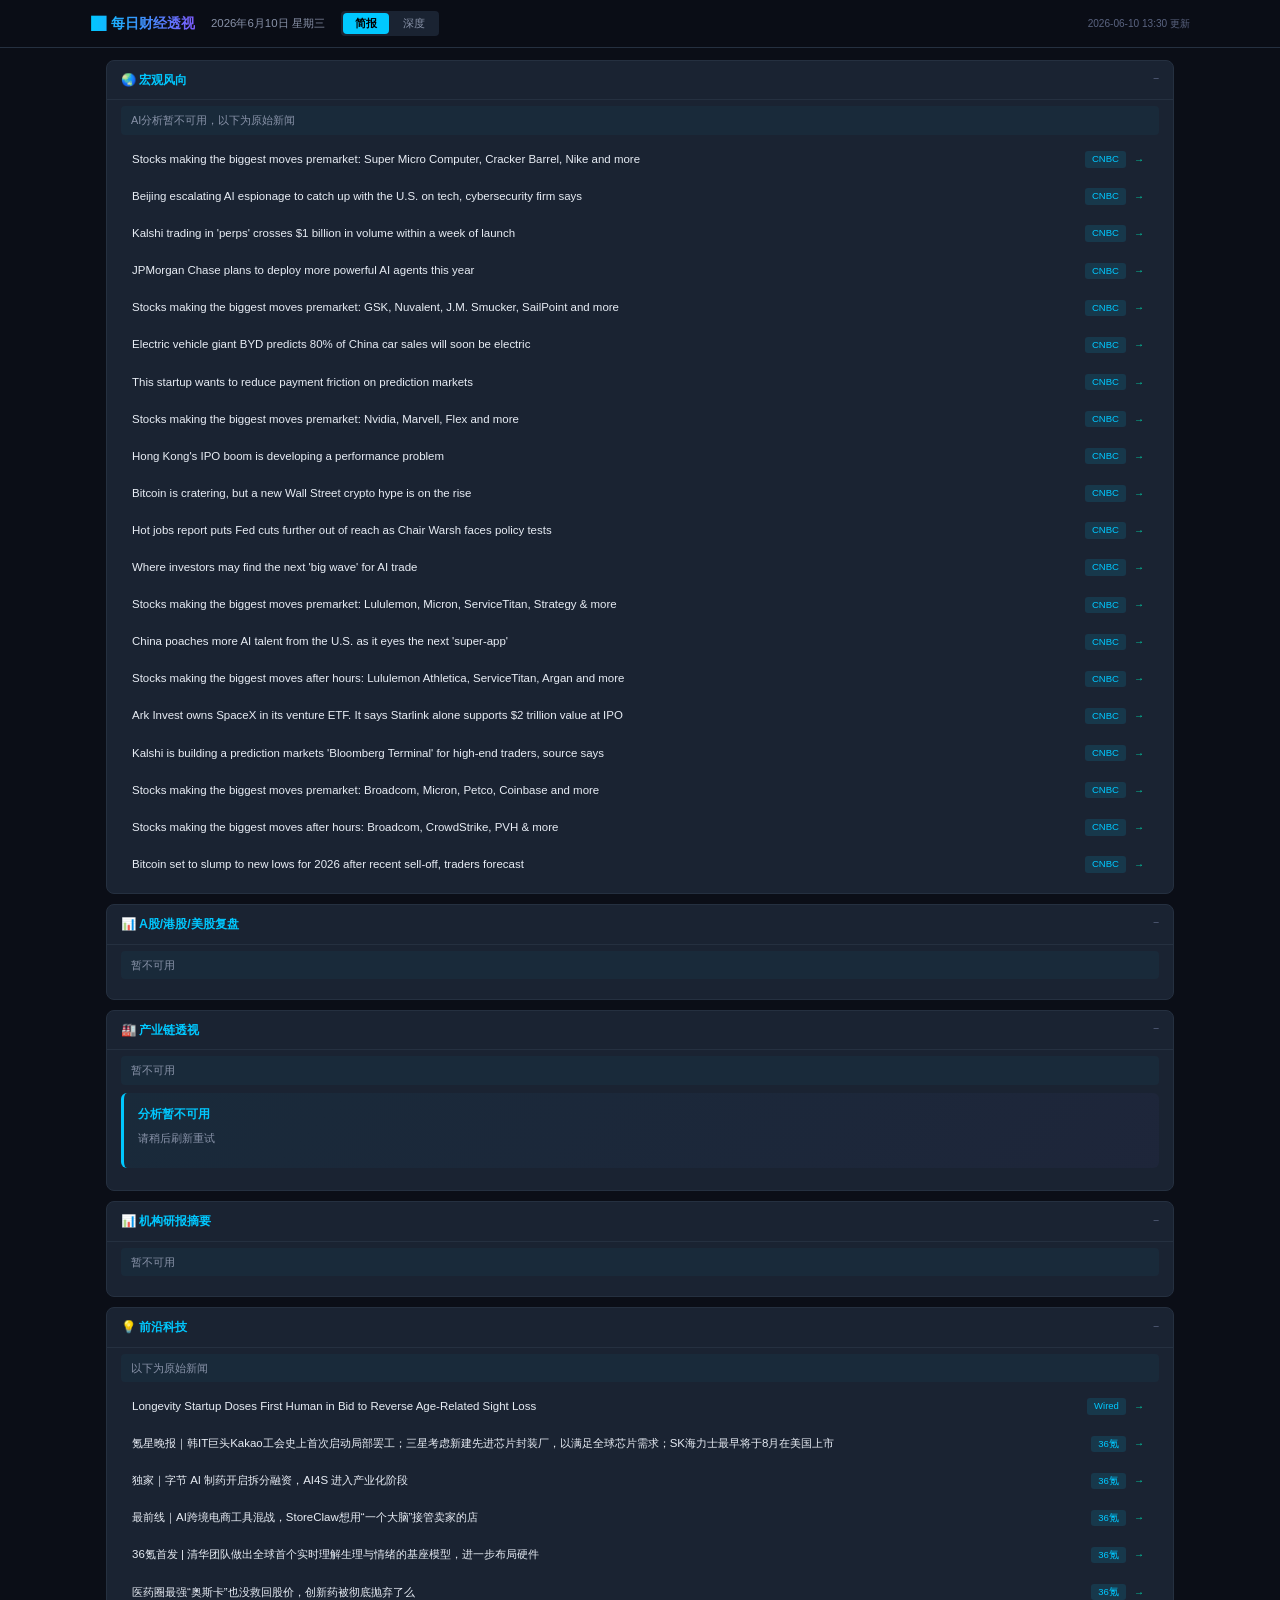
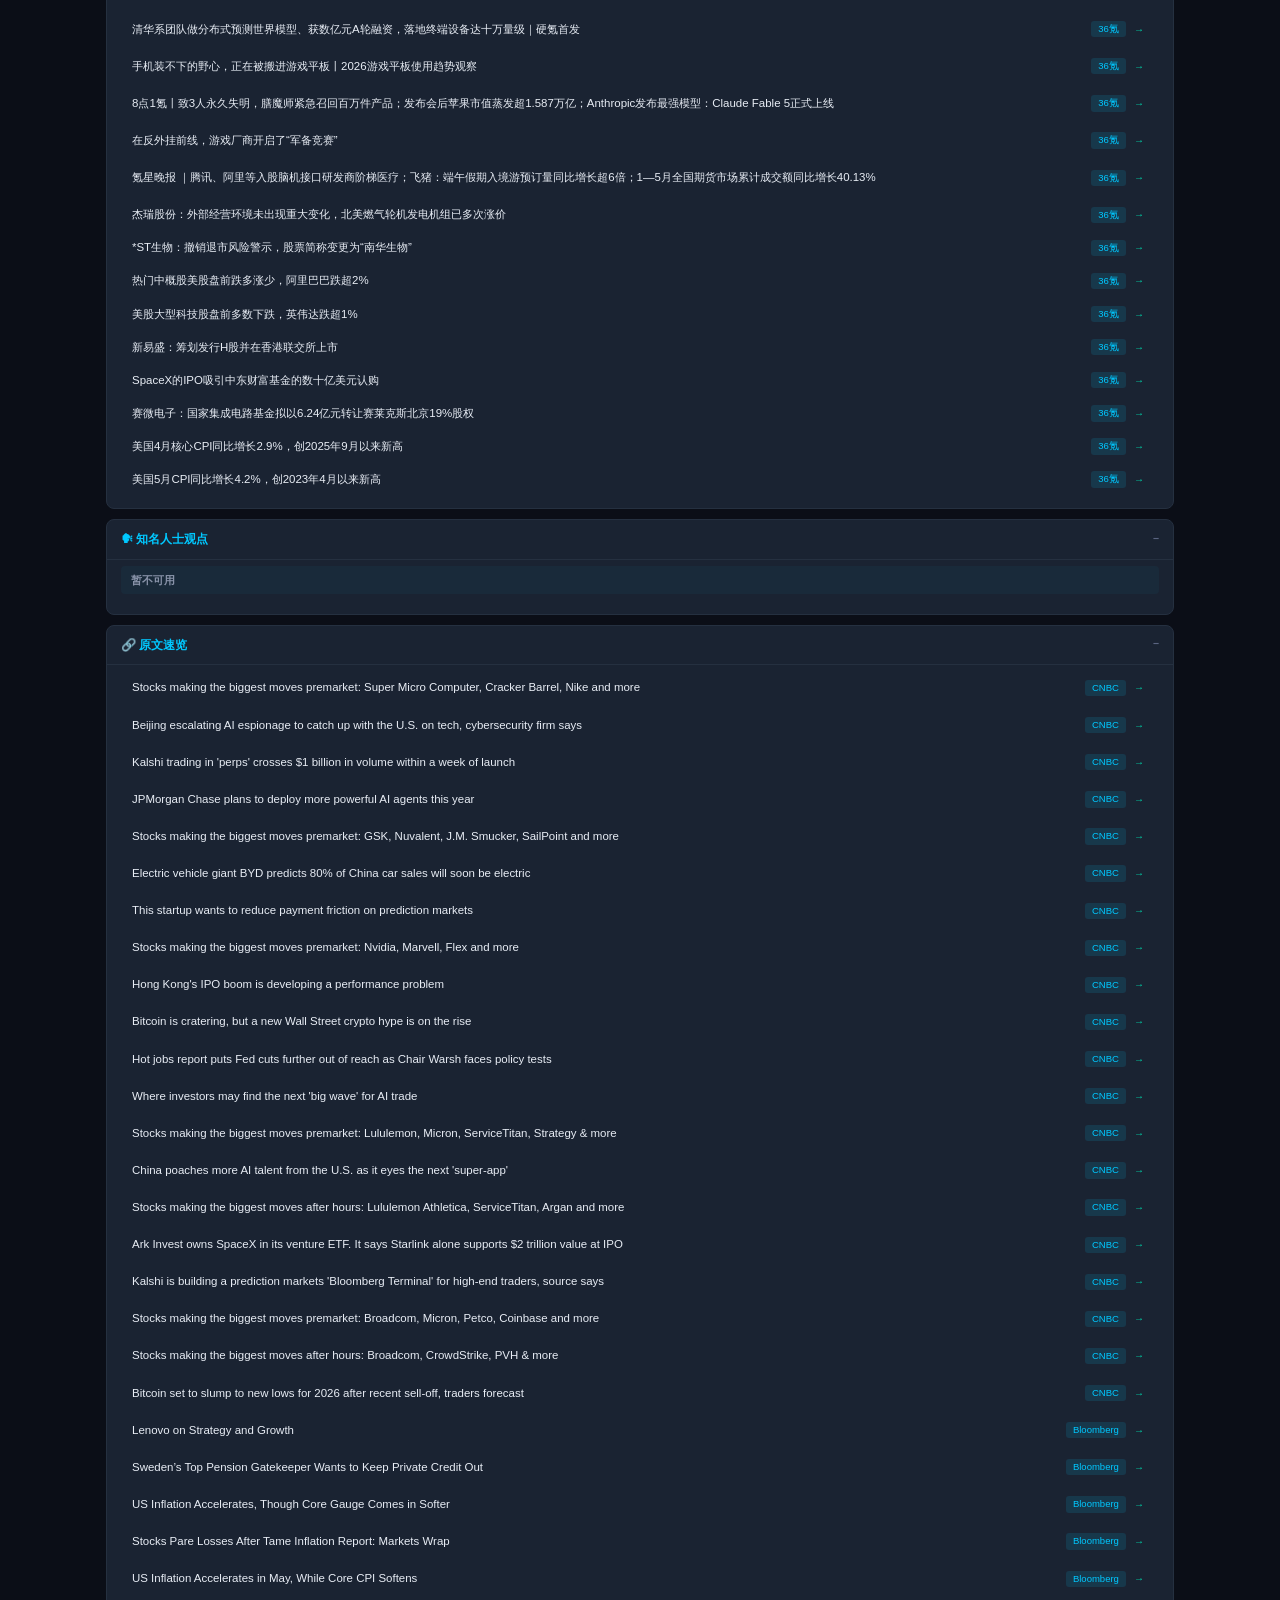
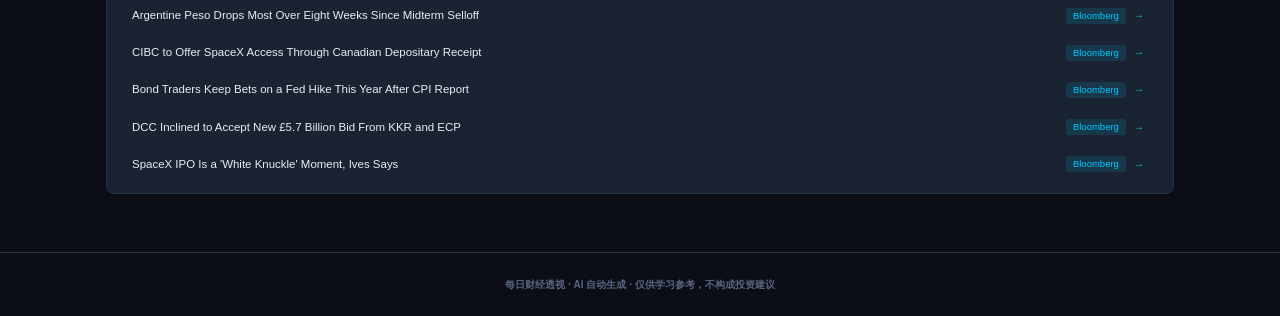
==== site/index.html @ 853bfdf9 "每日财经报告自动更新 2026-06-10" ====
<!DOCTYPE html>
<html lang="zh-CN">
<head>
<meta charset="UTF-8">
<meta name="viewport" content="width=device-width, initial-scale=1.0">
<title>每日财经透视 | 2026年6月10日 星期三</title>
<link rel="stylesheet" href="style.css">
</head>
<body>

<div class="topbar">
    <div class="topbar-inner">
        <h1>📈 每日财经透视</h1>
        <span class="topbar-date">2026年6月10日 星期三</span>
        <div class="mode-group">
            <button class="mode-btn active" onclick="switchMode('brief')">简报</button>
            <button class="mode-btn " onclick="switchMode('deep')">深度</button>
        </div>
        <span class="topbar-upd">2026-06-10 13:30 更新</span>
    </div>
</div>

<div class="container">
    <div class="report" id="report-content">
        <div class="section" data-section="macro">
            <div class="section-hd">
                <h2>🌏 宏观风向</h2>
                <span class="section-toggle" onclick="toggleSection(this)">−</span>
            </div>
            <div class="section-bd"><p class="section-summary">AI分析暂不可用，以下为原始新闻</p><div class="items-list">
                <div class="item" onclick="toggleDetail(this)">
                    <div class="item-hd">
                        <span class="item-tt">Stocks making the biggest moves premarket: Super Micro Computer, Cracker Barrel, Nike  and more</span>
                        <span class="item-meta"><span class="src-tag">CNBC</span> <a href="https://www.cnbc.com/2026/06/10/stocks-making-the-biggest-moves-premarket-smci-crbl-nke-cava.html" target="_blank" class="src-link" onclick="event.stopPropagation()">→</a></span>
                    </div>
                    <div class="item-bd"><p>These are the stocks posting the largest moves in the premarket.</p></div>
                </div>
                <div class="item" onclick="toggleDetail(this)">
                    <div class="item-hd">
                        <span class="item-tt">Beijing escalating AI espionage to catch up with the U.S. on tech, cybersecurity firm says</span>
                        <span class="item-meta"><span class="src-tag">CNBC</span> <a href="https://www.cnbc.com/2026/06/10/crowdstrike-warns-of-increasing-chinese-ai-cyberattacks-on-us-tech.html" target="_blank" class="src-link" onclick="event.stopPropagation()">→</a></span>
                    </div>
                    <div class="item-bd"><p>U.S. cybersecurity giant CrowdStrike said China-based entities made over half of state-sponsored cyberattacks on tech firms for artificial intelligence assets.</p></div>
                </div>
                <div class="item" onclick="toggleDetail(this)">
                    <div class="item-hd">
                        <span class="item-tt">Kalshi trading in 'perps' crosses $1 billion in volume within a week of launch</span>
                        <span class="item-meta"><span class="src-tag">CNBC</span> <a href="https://www.cnbc.com/2026/06/09/kalshi-perpetual-futures-trading-perps-crosses-1-billion-in-volume-within-a-week-of-launch.html" target="_blank" class="src-link" onclick="event.stopPropagation()">→</a></span>
                    </div>
                    <div class="item-bd"><p>A spokesperson for the company said that the product is the fastest growing in the prediction market platform's history.</p></div>
                </div>
                <div class="item" onclick="toggleDetail(this)">
                    <div class="item-hd">
                        <span class="item-tt">JPMorgan Chase plans to deploy more powerful AI agents this year</span>
                        <span class="item-meta"><span class="src-tag">CNBC</span> <a href="https://www.cnbc.com/2026/06/09/jpmorgan-chase-ai-agents.html" target="_blank" class="src-link" onclick="event.stopPropagation()">→</a></span>
                    </div>
                    <div class="item-bd"><p>JPMorgan Chase's move suggests long-running AI agents are close to clearing the security and governance hurdles that have slowed adoption inside big companies.</p></div>
                </div>
                <div class="item" onclick="toggleDetail(this)">
                    <div class="item-hd">
                        <span class="item-tt">Stocks making the biggest moves premarket: GSK, Nuvalent, J.M. Smucker, SailPoint and more</span>
                        <span class="item-meta"><span class="src-tag">CNBC</span> <a href="https://www.cnbc.com/2026/06/09/stocks-making-the-biggest-moves-premarket-gsk-nuvalent-jm-smucker-sailpoint-and-more.html" target="_blank" class="src-link" onclick="event.stopPropagation()">→</a></span>
                    </div>
                    <div class="item-bd"><p>These are the stocks posting the largest moves in early trading.</p></div>
                </div>
                <div class="item" onclick="toggleDetail(this)">
                    <div class="item-hd">
                        <span class="item-tt">Electric vehicle giant BYD predicts 80% of China car sales will soon be electric</span>
                        <span class="item-meta"><span class="src-tag">CNBC</span> <a href="https://www.cnbc.com/2026/06/09/electric-vehicle-giant-byd-predicts-80percent-of-china-car-sales-will-soon-be-electric.html" target="_blank" class="src-link" onclick="event.stopPropagation()">→</a></span>
                    </div>
                    <div class="item-bd"><p>BYD expects China's competitive electric vehicle market to continue growing, even as manufacturers and analysts anticipate domestic demand to taper further.</p></div>
                </div>
                <div class="item" onclick="toggleDetail(this)">
                    <div class="item-hd">
                        <span class="item-tt">This startup wants to reduce payment friction on prediction markets</span>
                        <span class="item-meta"><span class="src-tag">CNBC</span> <a href="https://www.cnbc.com/2026/06/08/this-startup-wants-to-reduce-payment-friction-on-prediction-markets.html" target="_blank" class="src-link" onclick="event.stopPropagation()">→</a></span>
                    </div>
                    <div class="item-bd"><p>EDGE Markets is announcing two new products to solve payment issues in prediction markets, the company shared exclusively with CNBC.</p></div>
                </div>
                <div class="item" onclick="toggleDetail(this)">
                    <div class="item-hd">
                        <span class="item-tt">Stocks making the biggest moves premarket: Nvidia, Marvell, Flex and more</span>
                        <span class="item-meta"><span class="src-tag">CNBC</span> <a href="https://www.cnbc.com/2026/06/08/stocks-making-the-biggest-moves-premarket-nvidia-marvell-flex-and-more.html" target="_blank" class="src-link" onclick="event.stopPropagation()">→</a></span>
                    </div>
                    <div class="item-bd"><p>These are the stocks posting the largest moves in early trading.</p></div>
                </div>
                <div class="item" onclick="toggleDetail(this)">
                    <div class="item-hd">
                        <span class="item-tt">Hong Kong's IPO boom is developing a performance problem</span>
                        <span class="item-meta"><span class="src-tag">CNBC</span> <a href="https://www.cnbc.com/2026/06/08/hong-kongs-ipo-boom-is-developing-a-performance-problem.html" target="_blank" class="src-link" onclick="event.stopPropagation()">→</a></span>
                    </div>
                    <div class="item-bd"><p>As Hong Kong vies with Wall Street to be the top IPO market, a growing number of pre-debut runups turn sour after their listing.</p></div>
                </div>
                <div class="item" onclick="toggleDetail(this)">
                    <div class="item-hd">
                        <span class="item-tt">Bitcoin is cratering, but a new Wall Street crypto hype is on the rise</span>
                        <span class="item-meta"><span class="src-tag">CNBC</span> <a href="https://www.cnbc.com/2026/06/06/bitcoin-price-crash-crypto-hype-hyperliquid-etfs.html" target="_blank" class="src-link" onclick="event.stopPropagation()">→</a></span>
                    </div>
                    <div class="item-bd"><p>As bitcoin dropped to its lowest price since 2024, investors flock to a new type of crypto investment linked to the hyperliquid platforms, HYPE ETFs.</p></div>
                </div>
                <div class="item" onclick="toggleDetail(this)">
                    <div class="item-hd">
                        <span class="item-tt">Hot jobs report puts Fed cuts further out of reach as Chair Warsh faces policy tests</span>
                        <span class="item-meta"><span class="src-tag">CNBC</span> <a href="https://www.cnbc.com/2026/06/05/hot-jobs-report-puts-fed-cuts-further-out-of-reach-as-chair-warsh-faces-policy-tests.html" target="_blank" class="src-link" onclick="event.stopPropagation()">→</a></span>
                    </div>
                    <div class="item-bd"><p>Another big jobs report in May has swept aside the possibility of interest rate cuts anytime soon.</p></div>
                </div>
                <div class="item" onclick="toggleDetail(this)">
                    <div class="item-hd">
                        <span class="item-tt">Where investors may find the next 'big wave' for AI trade</span>
                        <span class="item-meta"><span class="src-tag">CNBC</span> <a href="https://www.cnbc.com/2026/06/05/where-investors-may-find-the-next-big-wave-for-ai-trade.html" target="_blank" class="src-link" onclick="event.stopPropagation()">→</a></span>
                    </div>
                    <div class="item-bd"><p>Tim Urbanowicz, chief investment strategist at Innovator from Goldman Sachs Asset Management, tackles the AI boom.</p></div>
                </div>
                <div class="item" onclick="toggleDetail(this)">
                    <div class="item-hd">
                        <span class="item-tt">Stocks making the biggest moves premarket: Lululemon, Micron, ServiceTitan, Strategy & more</span>
                        <span class="item-meta"><span class="src-tag">CNBC</span> <a href="https://www.cnbc.com/2026/06/05/stocks-making-the-biggest-moves-premarket-lulu-mu-ttan.html" target="_blank" class="src-link" onclick="event.stopPropagation()">→</a></span>
                    </div>
                    <div class="item-bd"><p>These are the stocks posting the largest moves premarket.</p></div>
                </div>
                <div class="item" onclick="toggleDetail(this)">
                    <div class="item-hd">
                        <span class="item-tt">China poaches more AI talent from the U.S. as it eyes the next 'super-app'</span>
                        <span class="item-meta"><span class="src-tag">CNBC</span> <a href="https://www.cnbc.com/2026/06/05/china-may-move-toward-us-path-on-ai-as-firms-poach-employees.html" target="_blank" class="src-link" onclick="event.stopPropagation()">→</a></span>
                    </div>
                    <div class="item-bd"><p>Tencent Chief AI Scientist Yao Shunyu, who joined the company from OpenAI, said Friday he aims to pursue artificial general intelligence.</p></div>
                </div>
                <div class="item" onclick="toggleDetail(this)">
                    <div class="item-hd">
                        <span class="item-tt">Stocks making the biggest moves after hours: Lululemon Athletica, ServiceTitan, Argan and more</span>
                        <span class="item-meta"><span class="src-tag">CNBC</span> <a href="https://www.cnbc.com/2026/06/04/stocks-making-the-biggest-moves-after-hours-lulu-agx-ttan.html" target="_blank" class="src-link" onclick="event.stopPropagation()">→</a></span>
                    </div>
                    <div class="item-bd"><p>See which stocks are posting big moves after the bell.</p></div>
                </div>
                <div class="item" onclick="toggleDetail(this)">
                    <div class="item-hd">
                        <span class="item-tt">Ark Invest owns SpaceX in its venture ETF. It says Starlink alone supports $2 trillion value at IPO</span>
                        <span class="item-meta"><span class="src-tag">CNBC</span> <a href="https://www.cnbc.com/2026/06/04/ark-invest-owns-spacex-in-its-venture-etf-it-says-starlink-alone-supports-2-trillion-value-at-ipo.html" target="_blank" class="src-link" onclick="event.stopPropagation()">→</a></span>
                    </div>
                    <div class="item-bd"><p>Brett Winton said SpaceX's Starlink satellite broadband network is the primary driver of ARK's valuation thesis.</p></div>
                </div>
                <div class="item" onclick="toggleDetail(this)">
                    <div class="item-hd">
                        <span class="item-tt">Kalshi is building a prediction markets 'Bloomberg Terminal' for high-end traders, source says</span>
                        <span class="item-meta"><span class="src-tag">CNBC</span> <a href="https://www.cnbc.com/2026/06/04/kalshi-is-building-a-bloomberg-terminal-for-prediction-markets.html" target="_blank" class="src-link" onclick="event.stopPropagation()">→</a></span>
                    </div>
                    <div class="item-bd"><p>The prediction market platform is developing the platform to create a singular platform for its highly engaged traders.</p></div>
                </div>
                <div class="item" onclick="toggleDetail(this)">
                    <div class="item-hd">
                        <span class="item-tt">Stocks making the biggest moves premarket: Broadcom, Micron, Petco, Coinbase and more</span>
                        <span class="item-meta"><span class="src-tag">CNBC</span> <a href="https://www.cnbc.com/2026/06/04/stocks-making-the-biggest-moves-premarket-.html" target="_blank" class="src-link" onclick="event.stopPropagation()">→</a></span>
                    </div>
                    <div class="item-bd"><p>These are the stocks posting the largest moves in the premarket.</p></div>
                </div>
                <div class="item" onclick="toggleDetail(this)">
                    <div class="item-hd">
                        <span class="item-tt">Stocks making the biggest moves after hours: Broadcom, CrowdStrike, PVH & more</span>
                        <span class="item-meta"><span class="src-tag">CNBC</span> <a href="https://www.cnbc.com/2026/06/03/stocks-making-the-biggest-moves-after-hours-avgo-crwd-pvh.html" target="_blank" class="src-link" onclick="event.stopPropagation()">→</a></span>
                    </div>
                    <div class="item-bd"><p>See which stocks are posting big moves after the bell.</p></div>
                </div>
                <div class="item" onclick="toggleDetail(this)">
                    <div class="item-hd">
                        <span class="item-tt">Bitcoin set to slump to new lows for 2026 after recent sell-off, traders forecast</span>
                        <span class="item-meta"><span class="src-tag">CNBC</span> <a href="https://www.cnbc.com/2026/06/03/bitcoin-to-slump-to-new-lows-after-recent-sell-off-traders-predict.html" target="_blank" class="src-link" onclick="event.stopPropagation()">→</a></span>
                    </div>
                    <div class="item-bd"><p>The cryptocurrency is likely to break below its lows hit in early February, traders on prediction market Kalshi believe.</p></div>
                </div></div>
            </div>
        </div>
        <div class="section" data-section="markets">
            <div class="section-hd">
                <h2>📊 A股/港股/美股复盘</h2>
                <span class="section-toggle" onclick="toggleSection(this)">−</span>
            </div>
            <div class="section-bd"><p class="section-summary">暂不可用</p>
            </div>
        </div>
        <div class="section" data-section="industry_chain">
            <div class="section-hd">
                <h2>🏭 产业链透视</h2>
                <span class="section-toggle" onclick="toggleSection(this)">−</span>
            </div>
            <div class="section-bd">
                <p class="section-summary">暂不可用</p>
                <div class="chain-card">
                    <div class="chain-theme">分析暂不可用</div>
                    <div class="chain-body">请稍后刷新重试</div>
                </div>
            </div>
        </div>
        <div class="section" data-section="research">
            <div class="section-hd">
                <h2>📊 机构研报摘要</h2>
                <span class="section-toggle" onclick="toggleSection(this)">−</span>
            </div>
            <div class="section-bd"><p class="section-summary">暂不可用</p>
            </div>
        </div>
        <div class="section" data-section="tech">
            <div class="section-hd">
                <h2>💡 前沿科技</h2>
                <span class="section-toggle" onclick="toggleSection(this)">−</span>
            </div>
            <div class="section-bd"><p class="section-summary">以下为原始新闻</p><div class="items-list">
                <div class="item" onclick="toggleDetail(this)">
                    <div class="item-hd">
                        <span class="item-tt">Longevity Startup Doses First Human in Bid to Reverse Age-Related Sight Loss</span>
                        <span class="item-meta"><span class="src-tag">Wired</span> <a href="https://www.wired.com/story/longevity-startup-doses-first-human-in-bid-to-reverse-age-related-sight-loss/" target="_blank" class="src-link" onclick="event.stopPropagation()">→</a></span>
                    </div>
                    <div class="item-bd"><p>It will be the first time ER-100 technology they claim can reverse aging in cells has been tested on a human.</p></div>
                </div>
                <div class="item" onclick="toggleDetail(this)">
                    <div class="item-hd">
                        <span class="item-tt">氪星晚报｜韩IT巨头Kakao工会史上首次启动局部罢工；三星考虑新建先进芯片封装厂，以满足全球芯片需求；SK海力士最早将于8月在美国上市</span>
                        <span class="item-meta"><span class="src-tag">36氪</span> <a href="https://36kr.com/p/3847079661193733?f=rss" target="_blank" class="src-link" onclick="event.stopPropagation()">→</a></span>
                    </div>
                    <div class="item-bd"><p><h2><strong>大公司：</strong></h2>
  <p><a href="https://36kr.com/newsflashes/3847048931936512" rel="noopener noreferrer" target="_blank"><strong>瑞斯康达：董事长李月杰因个人原因辞职，选举韩猛为新任董事长</strong></a></p>
  <p>36氪获悉，</p></div>
                </div>
                <div class="item" onclick="toggleDetail(this)">
                    <div class="item-hd">
                        <span class="item-tt">独家｜字节 AI 制药开启拆分融资，AI4S 进入产业化阶段</span>
                        <span class="item-meta"><span class="src-tag">36氪</span> <a href="https://36kr.com/p/3846956646124036?f=rss" target="_blank" class="src-link" onclick="event.stopPropagation()">→</a></span>
                    </div>
                    <div class="item-bd"><p><p>文｜周鑫雨</p>
  <p>编辑｜张雨忻</p>
  <p>《智能涌现》独家获悉，<strong>字节跳动 AI 制药业务线已启动拆分与独立融资进程。</strong></p>
  <p><strong>据悉，拆分后字节仍将控股新公司，AI 制药核心团队、核心算法、技术平台和已有管线资产将整体进入新主体。同时，该业务也将继续从火山引擎获得算力支持。</strong></p>
  <p>新公</p></div>
                </div>
                <div class="item" onclick="toggleDetail(this)">
                    <div class="item-hd">
                        <span class="item-tt">最前线｜AI跨境电商工具混战，StoreClaw想用“一个大脑”接管卖家的店</span>
                        <span class="item-meta"><span class="src-tag">36氪</span> <a href="https://36kr.com/p/3846793046133257?f=rss" target="_blank" class="src-link" onclick="event.stopPropagation()">→</a></span>
                    </div>
                    <div class="item-bd"><p><p>文｜张子怡</p>
  <p>编辑｜袁斯来</p>
  <p>在竞争常年格外激烈的跨境电商行业，精细化运营已成为决定商家利润的关键，多渠道布局则是规避风险的普遍运营选择。当前，“Shopify独立站+亚马逊+TikTok Shop”的多渠道三位一体布局，已成为中大型出海卖家的标配。</p>
  <p>不过，多渠道运作伴随着极高的人力成本与管理成本。有数据显示，一个典型的跨境商家在日常运营中，</p></div>
                </div>
                <div class="item" onclick="toggleDetail(this)">
                    <div class="item-hd">
                        <span class="item-tt">36氪首发 | 清华团队做出全球首个实时理解生理与情绪的基座模型，进一步布局硬件</span>
                        <span class="item-meta"><span class="src-tag">36氪</span> <a href="https://36kr.com/p/3846789531404549?f=rss" target="_blank" class="src-link" onclick="event.stopPropagation()">→</a></span>
                    </div>
                    <div class="item-bd"><p><p>作者&nbsp;|&nbsp;乔钰杰</p>
  <p>编辑&nbsp;|&nbsp;袁斯来</p>
  <p>硬氪获悉，北京微面科技有限公司（以下简称“微面科技”）近日完成数百万美元融资，由顺为资本投资。</p>
  <p>微面科技聚焦自研人类感知理解基座模型，打造新一代人机交互范式，创始团队主要来自清华大学，具备大模型、人机交互、软件工程与医学复合背景。</p>
  <p>当前，AI交互</p></div>
                </div>
                <div class="item" onclick="toggleDetail(this)">
                    <div class="item-hd">
                        <span class="item-tt">医药圈最强“奥斯卡”也没救回股价，创新药被彻底抛弃了么</span>
                        <span class="item-meta"><span class="src-tag">36氪</span> <a href="https://36kr.com/p/3845683804555529?f=rss" target="_blank" class="src-link" onclick="event.stopPropagation()">→</a></span>
                    </div>
                    <div class="item-bd"><p><p>文｜胡香赟</p>
  <p>编辑｜海若镜</p>
  <p>基本面向上、股价向下，是近期创新药板块的真实写照。</p>
  <p>6月以来，股市创新药板块延续跌势。上周，在全球肿瘤临床权威“风向标”的美国临床肿瘤学会（ASCO）上，多家中国创新药企公布了高价值的临床研究成果，但却未能成为扭转行情的催化剂。</p>
  <p>既往，ASCO上公布的新药临床研究进展是影响创新药企股价的关键变量</p></div>
                </div>
                <div class="item" onclick="toggleDetail(this)">
                    <div class="item-hd">
                        <span class="item-tt">清华系团队做分布式预测世界模型、获数亿元A轮融资，落地终端设备达十万量级｜硬氪首发</span>
                        <span class="item-meta"><span class="src-tag">36氪</span> <a href="https://36kr.com/p/3844720012151040?f=rss" target="_blank" class="src-link" onclick="event.stopPropagation()">→</a></span>
                    </div>
                    <div class="item-bd"><p><p>作者｜黄楠</p>
  <p>编辑｜袁斯来</p>
  <p>硬氪获悉，具身智能世界模型公司「千诀科技」日前完成数亿元A轮融资，本轮由京铭资本领投，山东新动能、山东财金资本、元禾厚望、芯能创投、南创投、英诺天使基金、尚势资本、仁爱集团、玄素投资等机构共同投资，投资方阵容汇集了国家队、产业方、市场化基金及家族办公室。Maple Pledge枫承资本长期出任私募股权融资顾问。</p>
  <p></p></div>
                </div>
                <div class="item" onclick="toggleDetail(this)">
                    <div class="item-hd">
                        <span class="item-tt">手机装不下的野心，正在被搬进游戏平板丨2026游戏平板使用趋势观察</span>
                        <span class="item-meta"><span class="src-tag">36氪</span> <a href="https://36kr.com/p/3846673443997961?f=rss" target="_blank" class="src-link" onclick="event.stopPropagation()">→</a></span>
                    </div>
                    <div class="item-bd"><p><p class="image-wrapper"><img src="https://img.36krcdn.com/hsossms/20260610/v2_616af26712d74c93acfbaf73aeb027fc@11416942_oswg2563523oswg1000oswg1485_img_000?x-oss-process=image/format,jpg/interlace,1"</p></div>
                </div>
                <div class="item" onclick="toggleDetail(this)">
                    <div class="item-hd">
                        <span class="item-tt">8点1氪丨致3人永久失明，膳魔师紧急召回百万件产品；发布会后苹果市值蒸发超1.587万亿；Anthropic发布最强模型：Claude Fable 5正式上线</span>
                        <span class="item-meta"><span class="src-tag">36氪</span> <a href="https://36kr.com/p/3846601462073600?f=rss" target="_blank" class="src-link" onclick="event.stopPropagation()">→</a></span>
                    </div>
                    <div class="item-bd"><p><h2>今日热点导览</h2>
  <p>清仓美高梅国际持股，何超琼套现逾1.4亿美元</p>
  <p>任天堂在法国遭2.7亿元重罚</p>
  <p>王传福回应股价被低估：还没能反映比亚迪潜力</p>
  <p>5月汽车销量公布：前十已无燃油车</p>
  <h2>TOP3大新闻</h2>
  <p><strong>已致3人永久失明，膳魔师紧急召回百万件产品</strong></p>
  <p</p></div>
                </div>
                <div class="item" onclick="toggleDetail(this)">
                    <div class="item-hd">
                        <span class="item-tt">在反外挂前线，游戏厂商开启了“军备竞赛”</span>
                        <span class="item-meta"><span class="src-tag">36氪</span> <a href="https://36kr.com/p/3846046471277059?f=rss" target="_blank" class="src-link" onclick="event.stopPropagation()">→</a></span>
                    </div>
                    <div class="item-bd"><p><p>“破坏公平，就该受到惩罚”，这几乎是所有人心中的共识。</p>
  <p>但在聚集了数千万乃至上亿参与者的游戏竞技场里，作弊行为的边界却显得模糊。</p>
  <p>在网络游戏领域，作弊有一个更广为人知的称呼：“开外挂”。它包含一切通过非官方允许的外部程序或硬件，获取超过正常玩家所拥有的信息与操作能力的行为。而在涉及游戏的场景中，外挂往往不包含在单机游戏里使用数据修改器，而是特指多人竞技游戏</p></div>
                </div>
                <div class="item" onclick="toggleDetail(this)">
                    <div class="item-hd">
                        <span class="item-tt">氪星晚报 ｜腾讯、阿里等入股脑机接口研发商阶梯医疗；飞猪：端午假期入境游预订量同比增长超6倍；1—5月全国期货市场累计成交额同比增长40.13%</span>
                        <span class="item-meta"><span class="src-tag">36氪</span> <a href="https://36kr.com/p/3845899768760580?f=rss" target="_blank" class="src-link" onclick="event.stopPropagation()">→</a></span>
                    </div>
                    <div class="item-bd"><p><h2>大公司：</h2>
  <p><strong>猫眼娱乐：作为首批内测开发者接入微信AI生态布局</strong></p>
  <p>36氪获悉，猫眼娱乐宣布作为微信AI生态首批内测开发者之一，旗下小程序接入微信AI Agent生态，借助微信AI Agent能力，为用户提供影片演出推荐、附近影院筛选、智能选座、一键支付等服务。</p>
  <p><strong>京东方A：控股子公司拟终止向不</p></div>
                </div>
                <div class="item" onclick="toggleDetail(this)">
                    <div class="item-hd">
                        <span class="item-tt">杰瑞股份：外部经营环境未出现重大变化，北美燃气轮机发电机组已多次涨价</span>
                        <span class="item-meta"><span class="src-tag">36氪</span> <a href="https://36kr.com/newsflashes/3847355386598656?f=rss" target="_blank" class="src-link" onclick="event.stopPropagation()">→</a></span>
                    </div>
                    <div class="item-bd"><p>36氪获悉，杰瑞股份公告，目前，公司整体生产经营状况正常，外部经营环境未出现重大变化，包括燃气轮机在内的各产品线运行稳定。在电力业务领域，公司坚定看好燃气轮机发电行业未来发展趋势，并将持续深耕该领域的相关业务。公司燃气轮机发电机组销售价格今年以来已多次上涨，受益于行业供不应求态势。在产能方面，北美地区已具备本地化装配生产能力，并通过扩建原有厂房及租赁厂房进一步提升产能；阿联酋迪拜生产及办公基地建设</p></div>
                </div>
                <div class="item" onclick="toggleDetail(this)">
                    <div class="item-hd">
                        <span class="item-tt">*ST生物：撤销退市风险警示，股票简称变更为“南华生物”</span>
                        <span class="item-meta"><span class="src-tag">36氪</span> <a href="https://36kr.com/newsflashes/3847351485338628?f=rss" target="_blank" class="src-link" onclick="event.stopPropagation()">→</a></span>
                    </div>
                    <div class="item-bd"><p>36氪获悉，*ST生物公告，公司撤销退市风险警示的申请已获得深圳证券交易所审核同意。根据有关规定，公司股票将于2026年6月11日开市起停牌1天，并于2026年6月12日开市起撤销退市风险警示并复牌，证券简称由“*ST生物”变更为“南华生物”，证券代码不变，股票交易日涨跌幅限制由“5%”变更为“10%”。</p></div>
                </div>
                <div class="item" onclick="toggleDetail(this)">
                    <div class="item-hd">
                        <span class="item-tt">热门中概股美股盘前跌多涨少，阿里巴巴跌超2%</span>
                        <span class="item-meta"><span class="src-tag">36氪</span> <a href="https://36kr.com/newsflashes/3847348021777673?f=rss" target="_blank" class="src-link" onclick="event.stopPropagation()">→</a></span>
                    </div>
                    <div class="item-bd"><p>36氪获悉，热门中概股美股盘前跌多涨少，截至发稿，阿里巴巴跌超2%，百度、蔚来、小鹏集团跌超1%，腾讯音乐跌0.54%，京东、拼多多跌0.4%；网易、B站涨超2%。</p></div>
                </div>
                <div class="item" onclick="toggleDetail(this)">
                    <div class="item-hd">
                        <span class="item-tt">美股大型科技股盘前多数下跌，英伟达跌超1%</span>
                        <span class="item-meta"><span class="src-tag">36氪</span> <a href="https://36kr.com/newsflashes/3847346608461060?f=rss" target="_blank" class="src-link" onclick="event.stopPropagation()">→</a></span>
                    </div>
                    <div class="item-bd"><p>36氪获悉，美股大型科技股盘前多数下跌，截至发稿，英伟达、Arm跌超1%，微软跌0.84%，谷歌跌0.55%，亚马逊跌0.52%，特斯拉跌0.33%，Meta跌0.28%，苹果跌0.04%；奈飞涨0.16%。</p></div>
                </div>
                <div class="item" onclick="toggleDetail(this)">
                    <div class="item-hd">
                        <span class="item-tt">新易盛：筹划发行H股并在香港联交所上市</span>
                        <span class="item-meta"><span class="src-tag">36氪</span> <a href="https://36kr.com/newsflashes/3847344586167552?f=rss" target="_blank" class="src-link" onclick="event.stopPropagation()">→</a></span>
                    </div>
                    <div class="item-bd"><p>36氪获悉，新易盛公告，公司第五届董事会第十四次会议审议通过发行H股股票并在香港联交所主板上市的议案。此举旨在提高资本实力和综合竞争力，提升国际影响力。该事项尚需提交股东会审议，并需经证监会备案及香港联交所、香港证监会核准，存在不确定性。</p></div>
                </div>
                <div class="item" onclick="toggleDetail(this)">
                    <div class="item-hd">
                        <span class="item-tt">SpaceX的IPO吸引中东财富基金的数十亿美元认购</span>
                        <span class="item-meta"><span class="src-tag">36氪</span> <a href="https://36kr.com/newsflashes/3847338513290505?f=rss" target="_blank" class="src-link" onclick="event.stopPropagation()">→</a></span>
                    </div>
                    <div class="item-bd"><p>SpaceX的首次公开募股（IPO）吸引了中东财富基金的数十亿美元认购。沙特阿拉伯的公共投资基金和科威特投资局 知情人士透露，各方已分别下单购买价值10亿至50亿美元的股票。他们还表示，规模达5800亿美元的卡塔尔投资局也可能做出重大投资承诺。（财联社）</p></div>
                </div>
                <div class="item" onclick="toggleDetail(this)">
                    <div class="item-hd">
                        <span class="item-tt">赛微电子：国家集成电路基金拟以6.24亿元转让赛莱克斯北京19%股权</span>
                        <span class="item-meta"><span class="src-tag">36氪</span> <a href="https://36kr.com/newsflashes/3847338086520066?f=rss" target="_blank" class="src-link" onclick="event.stopPropagation()">→</a></span>
                    </div>
                    <div class="item-bd"><p>36氪获悉，赛微电子公告，公司全资子公司赛莱克斯国际拟以挂牌底价6.24亿元通过北京产权交易所摘牌，收购国家集成电路基金持有的控股子公司赛莱克斯北京19%股权。交易完成后，公司将合计间接持有赛莱克斯北京100%股权。本次交易构成关联交易，尚需提交股东会审议。</p></div>
                </div>
                <div class="item" onclick="toggleDetail(this)">
                    <div class="item-hd">
                        <span class="item-tt">美国4月核心CPI同比增长2.9%，创2025年9月以来新高</span>
                        <span class="item-meta"><span class="src-tag">36氪</span> <a href="https://36kr.com/newsflashes/3847337320387584?f=rss" target="_blank" class="src-link" onclick="event.stopPropagation()">→</a></span>
                    </div>
                    <div class="item-bd"><p>美国4月核心CPI同比增长2.9%，创2025年9月以来新高；预估为2.9%，前值为2.8%。环比增长0.2%，预期0.30%，前值0.40%。（财联社）</p></div>
                </div>
                <div class="item" onclick="toggleDetail(this)">
                    <div class="item-hd">
                        <span class="item-tt">美国5月CPI同比增长4.2%，创2023年4月以来新高</span>
                        <span class="item-meta"><span class="src-tag">36氪</span> <a href="https://36kr.com/newsflashes/3847336944407817?f=rss" target="_blank" class="src-link" onclick="event.stopPropagation()">→</a></span>
                    </div>
                    <div class="item-bd"><p>美国5月消费者价格指数（CPI）同比增长4.2%，创2023年4月以来新高；预估为4.2%，前值为3.8%。（财联社）</p></div>
                </div></div>
            </div>
        </div>
        <div class="section" data-section="opinion">
            <div class="section-hd">
                <h2>🗣 知名人士观点</h2>
                <span class="section-toggle" onclick="toggleSection(this)">−</span>
            </div>
            <div class="section-bd"><p class="section-summary">暂不可用</p>
            </div>
        </div>
        <div class="section" data-section="links">
            <div class="section-hd">
                <h2>🔗 原文速览</h2>
                <span class="section-toggle" onclick="toggleSection(this)">−</span>
            </div>
            <div class="section-bd"><div class="items-list">
                <div class="item" onclick="toggleDetail(this)">
                    <div class="item-hd">
                        <span class="item-tt">Stocks making the biggest moves premarket: Super Micro Computer, Cracker Barrel, Nike  and more</span>
                        <span class="item-meta"><span class="src-tag">CNBC</span> <a href="https://www.cnbc.com/2026/06/10/stocks-making-the-biggest-moves-premarket-smci-crbl-nke-cava.html" target="_blank" class="src-link" onclick="event.stopPropagation()">→</a></span>
                    </div>
                    <div class="item-bd"><p></p></div>
                </div>
                <div class="item" onclick="toggleDetail(this)">
                    <div class="item-hd">
                        <span class="item-tt">Beijing escalating AI espionage to catch up with the U.S. on tech, cybersecurity firm says</span>
                        <span class="item-meta"><span class="src-tag">CNBC</span> <a href="https://www.cnbc.com/2026/06/10/crowdstrike-warns-of-increasing-chinese-ai-cyberattacks-on-us-tech.html" target="_blank" class="src-link" onclick="event.stopPropagation()">→</a></span>
                    </div>
                    <div class="item-bd"><p></p></div>
                </div>
                <div class="item" onclick="toggleDetail(this)">
                    <div class="item-hd">
                        <span class="item-tt">Kalshi trading in 'perps' crosses $1 billion in volume within a week of launch</span>
                        <span class="item-meta"><span class="src-tag">CNBC</span> <a href="https://www.cnbc.com/2026/06/09/kalshi-perpetual-futures-trading-perps-crosses-1-billion-in-volume-within-a-week-of-launch.html" target="_blank" class="src-link" onclick="event.stopPropagation()">→</a></span>
                    </div>
                    <div class="item-bd"><p></p></div>
                </div>
                <div class="item" onclick="toggleDetail(this)">
                    <div class="item-hd">
                        <span class="item-tt">JPMorgan Chase plans to deploy more powerful AI agents this year</span>
                        <span class="item-meta"><span class="src-tag">CNBC</span> <a href="https://www.cnbc.com/2026/06/09/jpmorgan-chase-ai-agents.html" target="_blank" class="src-link" onclick="event.stopPropagation()">→</a></span>
                    </div>
                    <div class="item-bd"><p></p></div>
                </div>
                <div class="item" onclick="toggleDetail(this)">
                    <div class="item-hd">
                        <span class="item-tt">Stocks making the biggest moves premarket: GSK, Nuvalent, J.M. Smucker, SailPoint and more</span>
                        <span class="item-meta"><span class="src-tag">CNBC</span> <a href="https://www.cnbc.com/2026/06/09/stocks-making-the-biggest-moves-premarket-gsk-nuvalent-jm-smucker-sailpoint-and-more.html" target="_blank" class="src-link" onclick="event.stopPropagation()">→</a></span>
                    </div>
                    <div class="item-bd"><p></p></div>
                </div>
                <div class="item" onclick="toggleDetail(this)">
                    <div class="item-hd">
                        <span class="item-tt">Electric vehicle giant BYD predicts 80% of China car sales will soon be electric</span>
                        <span class="item-meta"><span class="src-tag">CNBC</span> <a href="https://www.cnbc.com/2026/06/09/electric-vehicle-giant-byd-predicts-80percent-of-china-car-sales-will-soon-be-electric.html" target="_blank" class="src-link" onclick="event.stopPropagation()">→</a></span>
                    </div>
                    <div class="item-bd"><p></p></div>
                </div>
                <div class="item" onclick="toggleDetail(this)">
                    <div class="item-hd">
                        <span class="item-tt">This startup wants to reduce payment friction on prediction markets</span>
                        <span class="item-meta"><span class="src-tag">CNBC</span> <a href="https://www.cnbc.com/2026/06/08/this-startup-wants-to-reduce-payment-friction-on-prediction-markets.html" target="_blank" class="src-link" onclick="event.stopPropagation()">→</a></span>
                    </div>
                    <div class="item-bd"><p></p></div>
                </div>
                <div class="item" onclick="toggleDetail(this)">
                    <div class="item-hd">
                        <span class="item-tt">Stocks making the biggest moves premarket: Nvidia, Marvell, Flex and more</span>
                        <span class="item-meta"><span class="src-tag">CNBC</span> <a href="https://www.cnbc.com/2026/06/08/stocks-making-the-biggest-moves-premarket-nvidia-marvell-flex-and-more.html" target="_blank" class="src-link" onclick="event.stopPropagation()">→</a></span>
                    </div>
                    <div class="item-bd"><p></p></div>
                </div>
                <div class="item" onclick="toggleDetail(this)">
                    <div class="item-hd">
                        <span class="item-tt">Hong Kong's IPO boom is developing a performance problem</span>
                        <span class="item-meta"><span class="src-tag">CNBC</span> <a href="https://www.cnbc.com/2026/06/08/hong-kongs-ipo-boom-is-developing-a-performance-problem.html" target="_blank" class="src-link" onclick="event.stopPropagation()">→</a></span>
                    </div>
                    <div class="item-bd"><p></p></div>
                </div>
                <div class="item" onclick="toggleDetail(this)">
                    <div class="item-hd">
                        <span class="item-tt">Bitcoin is cratering, but a new Wall Street crypto hype is on the rise</span>
                        <span class="item-meta"><span class="src-tag">CNBC</span> <a href="https://www.cnbc.com/2026/06/06/bitcoin-price-crash-crypto-hype-hyperliquid-etfs.html" target="_blank" class="src-link" onclick="event.stopPropagation()">→</a></span>
                    </div>
                    <div class="item-bd"><p></p></div>
                </div>
                <div class="item" onclick="toggleDetail(this)">
                    <div class="item-hd">
                        <span class="item-tt">Hot jobs report puts Fed cuts further out of reach as Chair Warsh faces policy tests</span>
                        <span class="item-meta"><span class="src-tag">CNBC</span> <a href="https://www.cnbc.com/2026/06/05/hot-jobs-report-puts-fed-cuts-further-out-of-reach-as-chair-warsh-faces-policy-tests.html" target="_blank" class="src-link" onclick="event.stopPropagation()">→</a></span>
                    </div>
                    <div class="item-bd"><p></p></div>
                </div>
                <div class="item" onclick="toggleDetail(this)">
                    <div class="item-hd">
                        <span class="item-tt">Where investors may find the next 'big wave' for AI trade</span>
                        <span class="item-meta"><span class="src-tag">CNBC</span> <a href="https://www.cnbc.com/2026/06/05/where-investors-may-find-the-next-big-wave-for-ai-trade.html" target="_blank" class="src-link" onclick="event.stopPropagation()">→</a></span>
                    </div>
                    <div class="item-bd"><p></p></div>
                </div>
                <div class="item" onclick="toggleDetail(this)">
                    <div class="item-hd">
                        <span class="item-tt">Stocks making the biggest moves premarket: Lululemon, Micron, ServiceTitan, Strategy & more</span>
                        <span class="item-meta"><span class="src-tag">CNBC</span> <a href="https://www.cnbc.com/2026/06/05/stocks-making-the-biggest-moves-premarket-lulu-mu-ttan.html" target="_blank" class="src-link" onclick="event.stopPropagation()">→</a></span>
                    </div>
                    <div class="item-bd"><p></p></div>
                </div>
                <div class="item" onclick="toggleDetail(this)">
                    <div class="item-hd">
                        <span class="item-tt">China poaches more AI talent from the U.S. as it eyes the next 'super-app'</span>
                        <span class="item-meta"><span class="src-tag">CNBC</span> <a href="https://www.cnbc.com/2026/06/05/china-may-move-toward-us-path-on-ai-as-firms-poach-employees.html" target="_blank" class="src-link" onclick="event.stopPropagation()">→</a></span>
                    </div>
                    <div class="item-bd"><p></p></div>
                </div>
                <div class="item" onclick="toggleDetail(this)">
                    <div class="item-hd">
                        <span class="item-tt">Stocks making the biggest moves after hours: Lululemon Athletica, ServiceTitan, Argan and more</span>
                        <span class="item-meta"><span class="src-tag">CNBC</span> <a href="https://www.cnbc.com/2026/06/04/stocks-making-the-biggest-moves-after-hours-lulu-agx-ttan.html" target="_blank" class="src-link" onclick="event.stopPropagation()">→</a></span>
                    </div>
                    <div class="item-bd"><p></p></div>
                </div>
                <div class="item" onclick="toggleDetail(this)">
                    <div class="item-hd">
                        <span class="item-tt">Ark Invest owns SpaceX in its venture ETF. It says Starlink alone supports $2 trillion value at IPO</span>
                        <span class="item-meta"><span class="src-tag">CNBC</span> <a href="https://www.cnbc.com/2026/06/04/ark-invest-owns-spacex-in-its-venture-etf-it-says-starlink-alone-supports-2-trillion-value-at-ipo.html" target="_blank" class="src-link" onclick="event.stopPropagation()">→</a></span>
                    </div>
                    <div class="item-bd"><p></p></div>
                </div>
                <div class="item" onclick="toggleDetail(this)">
                    <div class="item-hd">
                        <span class="item-tt">Kalshi is building a prediction markets 'Bloomberg Terminal' for high-end traders, source says</span>
                        <span class="item-meta"><span class="src-tag">CNBC</span> <a href="https://www.cnbc.com/2026/06/04/kalshi-is-building-a-bloomberg-terminal-for-prediction-markets.html" target="_blank" class="src-link" onclick="event.stopPropagation()">→</a></span>
                    </div>
                    <div class="item-bd"><p></p></div>
                </div>
                <div class="item" onclick="toggleDetail(this)">
                    <div class="item-hd">
                        <span class="item-tt">Stocks making the biggest moves premarket: Broadcom, Micron, Petco, Coinbase and more</span>
                        <span class="item-meta"><span class="src-tag">CNBC</span> <a href="https://www.cnbc.com/2026/06/04/stocks-making-the-biggest-moves-premarket-.html" target="_blank" class="src-link" onclick="event.stopPropagation()">→</a></span>
                    </div>
                    <div class="item-bd"><p></p></div>
                </div>
                <div class="item" onclick="toggleDetail(this)">
                    <div class="item-hd">
                        <span class="item-tt">Stocks making the biggest moves after hours: Broadcom, CrowdStrike, PVH & more</span>
                        <span class="item-meta"><span class="src-tag">CNBC</span> <a href="https://www.cnbc.com/2026/06/03/stocks-making-the-biggest-moves-after-hours-avgo-crwd-pvh.html" target="_blank" class="src-link" onclick="event.stopPropagation()">→</a></span>
                    </div>
                    <div class="item-bd"><p></p></div>
                </div>
                <div class="item" onclick="toggleDetail(this)">
                    <div class="item-hd">
                        <span class="item-tt">Bitcoin set to slump to new lows for 2026 after recent sell-off, traders forecast</span>
                        <span class="item-meta"><span class="src-tag">CNBC</span> <a href="https://www.cnbc.com/2026/06/03/bitcoin-to-slump-to-new-lows-after-recent-sell-off-traders-predict.html" target="_blank" class="src-link" onclick="event.stopPropagation()">→</a></span>
                    </div>
                    <div class="item-bd"><p></p></div>
                </div>
                <div class="item" onclick="toggleDetail(this)">
                    <div class="item-hd">
                        <span class="item-tt">Lenovo on Strategy and Growth</span>
                        <span class="item-meta"><span class="src-tag">Bloomberg</span> <a href="https://www.bloomberg.com/news/videos/2026-06-10/lenovo-on-strategy-and-growth-video" target="_blank" class="src-link" onclick="event.stopPropagation()">→</a></span>
                    </div>
                    <div class="item-bd"><p></p></div>
                </div>
                <div class="item" onclick="toggleDetail(this)">
                    <div class="item-hd">
                        <span class="item-tt">Sweden’s Top Pension Gatekeeper Wants to Keep Private Credit Out</span>
                        <span class="item-meta"><span class="src-tag">Bloomberg</span> <a href="https://www.bloomberg.com/news/articles/2026-06-10/sweden-s-top-pension-gatekeeper-wants-to-keep-private-credit-out" target="_blank" class="src-link" onclick="event.stopPropagation()">→</a></span>
                    </div>
                    <div class="item-bd"><p></p></div>
                </div>
                <div class="item" onclick="toggleDetail(this)">
                    <div class="item-hd">
                        <span class="item-tt">US Inflation Accelerates, Though Core Gauge Comes in Softer</span>
                        <span class="item-meta"><span class="src-tag">Bloomberg</span> <a href="https://www.bloomberg.com/news/articles/2026-06-10/us-inflation-accelerates-though-core-gauge-comes-in-softer" target="_blank" class="src-link" onclick="event.stopPropagation()">→</a></span>
                    </div>
                    <div class="item-bd"><p></p></div>
                </div>
                <div class="item" onclick="toggleDetail(this)">
                    <div class="item-hd">
                        <span class="item-tt">Stocks Pare Losses After Tame Inflation Report: Markets Wrap</span>
                        <span class="item-meta"><span class="src-tag">Bloomberg</span> <a href="https://www.bloomberg.com/news/articles/2026-06-09/stock-market-today-dow-s-p-live-updates" target="_blank" class="src-link" onclick="event.stopPropagation()">→</a></span>
                    </div>
                    <div class="item-bd"><p></p></div>
                </div>
                <div class="item" onclick="toggleDetail(this)">
                    <div class="item-hd">
                        <span class="item-tt">US Inflation Accelerates in May, While Core CPI Softens</span>
                        <span class="item-meta"><span class="src-tag">Bloomberg</span> <a href="https://www.bloomberg.com/news/videos/2026-06-10/us-inflation-accelerates-in-may-while-core-cpi-softens-video" target="_blank" class="src-link" onclick="event.stopPropagation()">→</a></span>
                    </div>
                    <div class="item-bd"><p></p></div>
                </div>
                <div class="item" onclick="toggleDetail(this)">
                    <div class="item-hd">
                        <span class="item-tt">Argentine Peso Drops Most Over Eight Weeks Since Midterm Selloff</span>
                        <span class="item-meta"><span class="src-tag">Bloomberg</span> <a href="https://www.bloomberg.com/news/articles/2026-06-10/argentine-peso-drops-most-over-eight-weeks-since-midterm-selloff-shock-therapy" target="_blank" class="src-link" onclick="event.stopPropagation()">→</a></span>
                    </div>
                    <div class="item-bd"><p></p></div>
                </div>
                <div class="item" onclick="toggleDetail(this)">
                    <div class="item-hd">
                        <span class="item-tt">CIBC to Offer SpaceX Access Through Canadian Depositary Receipt</span>
                        <span class="item-meta"><span class="src-tag">Bloomberg</span> <a href="https://www.bloomberg.com/news/articles/2026-06-10/cibc-to-offer-spacex-access-through-canadian-depositary-receipt" target="_blank" class="src-link" onclick="event.stopPropagation()">→</a></span>
                    </div>
                    <div class="item-bd"><p></p></div>
                </div>
                <div class="item" onclick="toggleDetail(this)">
                    <div class="item-hd">
                        <span class="item-tt">Bond Traders Keep Bets on a Fed Hike This Year After CPI Report</span>
                        <span class="item-meta"><span class="src-tag">Bloomberg</span> <a href="https://www.bloomberg.com/news/articles/2026-06-10/bond-traders-keep-bets-on-a-fed-hike-this-year-after-cpi-report" target="_blank" class="src-link" onclick="event.stopPropagation()">→</a></span>
                    </div>
                    <div class="item-bd"><p></p></div>
                </div>
                <div class="item" onclick="toggleDetail(this)">
                    <div class="item-hd">
                        <span class="item-tt">DCC Inclined to Accept New £5.7 Billion Bid From KKR and ECP</span>
                        <span class="item-meta"><span class="src-tag">Bloomberg</span> <a href="https://www.bloomberg.com/news/articles/2026-06-10/dcc-inclined-to-accept-new-5-7-billion-bid-from-kkr-and-ecp" target="_blank" class="src-link" onclick="event.stopPropagation()">→</a></span>
                    </div>
                    <div class="item-bd"><p></p></div>
                </div>
                <div class="item" onclick="toggleDetail(this)">
                    <div class="item-hd">
                        <span class="item-tt">SpaceX IPO Is a 'White Knuckle' Moment, Ives Says</span>
                        <span class="item-meta"><span class="src-tag">Bloomberg</span> <a href="https://www.bloomberg.com/news/videos/2026-06-10/spacex-ipo-is-a-white-knuckle-moment-ives-says-video" target="_blank" class="src-link" onclick="event.stopPropagation()">→</a></span>
                    </div>
                    <div class="item-bd"><p></p></div>
                </div></div>
            </div>
        </div></div>
</div>

<div class="footer">
    <p>每日财经透视 · AI 自动生成 · 仅供学习参考，不构成投资建议</p>
</div>

<script src="script.js"></script>
</body>
</html>
---- site/style.css ----
/* ========== 每日财经透视 | 专业版 v2 ========== */
*,*::before,*::after{box-sizing:border-box;margin:0;padding:0}
:root{
    --bg:#0b0e17;
    --surface:#131926;
    --card:#1a2332;
    --border:#253040;
    --accent:#00c8ff;
    --accent2:#7c5cfc;
    --green:#00d4aa;
    --red:#ff4757;
    --text:#e8edf5;
    --text2:#8892a8;
    --text3:#5a6480;
    --radius:8px;
    --font:-apple-system,BlinkMacSystemFont,"SF Pro","PingFang SC","Microsoft YaHei",sans-serif;
    --mono:"SF Mono","JetBrains Mono","Consolas",monospace
}
html{font-size:14px}body{font-family:var(--font);background:var(--bg);color:var(--text);line-height:1.5;-webkit-font-smoothing:antialiased}

/* ========== 顶部导航 ========== */
.topbar{
    position:sticky;top:0;z-index:100;
    background:rgba(11,14,23,.92);backdrop-filter:blur(12px);
    border-bottom:1px solid var(--border);
    padding:0 24px;height:48px;display:flex;align-items:center
}
.topbar-inner{
    max-width:1100px;margin:0 auto;width:100%;
    display:flex;align-items:center;gap:16px
}
.topbar h1{font-size:1rem;font-weight:700;background:linear-gradient(90deg,var(--accent),var(--accent2));-webkit-background-clip:text;-webkit-text-fill-color:transparent;background-clip:text;white-space:nowrap}
.topbar-date{color:var(--text2);font-size:.82rem;white-space:nowrap}
.topbar-upd{color:var(--text3);font-size:.72rem;margin-left:auto;white-space:nowrap}
.mode-group{display:flex;gap:2px;background:var(--card);border-radius:4px;padding:2px}
.mode-btn{padding:3px 12px;border:none;border-radius:4px;background:transparent;color:var(--text2);cursor:pointer;font-size:.78rem;font-weight:500;transition:.15s}
.mode-btn.active{background:var(--accent);color:#000;font-weight:600}
.mode-btn:not(.active):hover{color:var(--text)}

/* ========== 内容区 ========== */
.container{max-width:1100px;margin:0 auto;padding:12px 16px 40px}

/* ========== 板块卡片 ========== */
.section{background:var(--card);border-radius:var(--radius);border:1px solid var(--border);margin-bottom:10px;overflow:hidden;transition:border-color .15s}
.section:hover{border-color:var(--accent)}
.section-hd{display:flex;justify-content:space-between;align-items:center;padding:10px 14px;cursor:pointer;user-select:none;border-bottom:1px solid var(--border)}
.section-hd h2{font-size:.88rem;font-weight:700;color:var(--accent)}
.section-toggle{font-size:.75rem;color:var(--text3);font-family:var(--mono)}
.section-bd{padding:6px 14px 12px}
.section.collapsed .section-bd{display:none}

/* ========== 产业链卡片 ========== */
.chain-card{
    background:linear-gradient(135deg,rgba(0,200,255,.04),rgba(124,92,252,.04));
    border-left:3px solid var(--accent);
    border-radius:6px;padding:12px 14px;margin-bottom:10px
}
.chain-theme{font-size:.86rem;font-weight:700;color:var(--accent);margin-bottom:6px}
.chain-body{font-size:.82rem;color:var(--text2);line-height:1.7;margin-bottom:8px}
.chain-bottleneck{font-size:.78rem;color:var(--red);background:rgba(255,71,87,.08);padding:4px 10px;border-radius:4px;margin-bottom:6px}
.chain-verdict{font-size:.8rem;color:var(--green);font-weight:600;padding:4px 0}

/* ========== 新闻条目 ========== */
.items-list{display:flex;flex-direction:column;gap:4px}
.item{
    padding:7px 10px;
    border-radius:4px;
    cursor:pointer;
    transition:background .1s;
    border:1px solid transparent
}
.item:hover{background:rgba(255,255,255,.03);border-color:rgba(255,255,255,.06)}
.item-hd{display:flex;justify-content:space-between;align-items:flex-start;gap:8px}
.item-tt{font-size:.82rem;font-weight:500;flex:1;line-height:1.4}
.item-meta{display:flex;gap:4px;align-items:center;flex-shrink:0;flex-wrap:wrap;justify-content:flex-end}
.src-tag{font-size:.68rem;padding:1px 7px;border-radius:3px;background:rgba(0,200,255,.12);color:var(--accent);white-space:nowrap;font-weight:500}
.src-link{font-size:.72rem;color:var(--green);text-decoration:none;white-space:nowrap;padding:1px 4px}
.src-link:hover{text-decoration:underline;color:var(--accent)}
.item-bd{
    margin-top:4px;
    font-size:.78rem;
    color:var(--text2);
    line-height:1.6;
    display:none;
    padding:4px 0 2px
}
.item.expanded .item-bd{display:block}
.item.expanded{background:rgba(255,255,255,.02);border-color:var(--border)}

/* ========== 板块摘要 ========== */
.section-summary{color:var(--text2);font-size:.78rem;margin-bottom:8px;padding:6px 10px;background:rgba(0,200,255,.04);border-radius:4px;line-height:1.5}

/* ========== 页脚 ========== */
.footer{text-align:center;padding:24px 16px;color:var(--text3);font-size:.72rem;border-top:1px solid var(--border);margin-top:8px}

/* ========== 加载动画 ========== */
.loading{text-align:center;padding:60px 20px;color:var(--text3)}
.loading .sp{width:36px;height:36px;border:3px solid var(--border);border-top-color:var(--accent);border-radius:50%;animation:spin .7s linear infinite;margin:0 auto 12px}
@keyframes spin{to{transform:rotate(360deg)}}

/* ========== 响应式 ========== */
@media(max-width:640px){
    .topbar{padding:0 12px;height:44px}
    .topbar h1{font-size:.88rem}
    .topbar-date,.topbar-upd{display:none}
    .container{padding:8px 8px 32px}
    .section-hd{padding:8px 10px}
    .section-bd{padding:4px 10px 10px}
    .item-hd{flex-direction:column;gap:3px}
    .item-tt{font-size:.8rem}
}
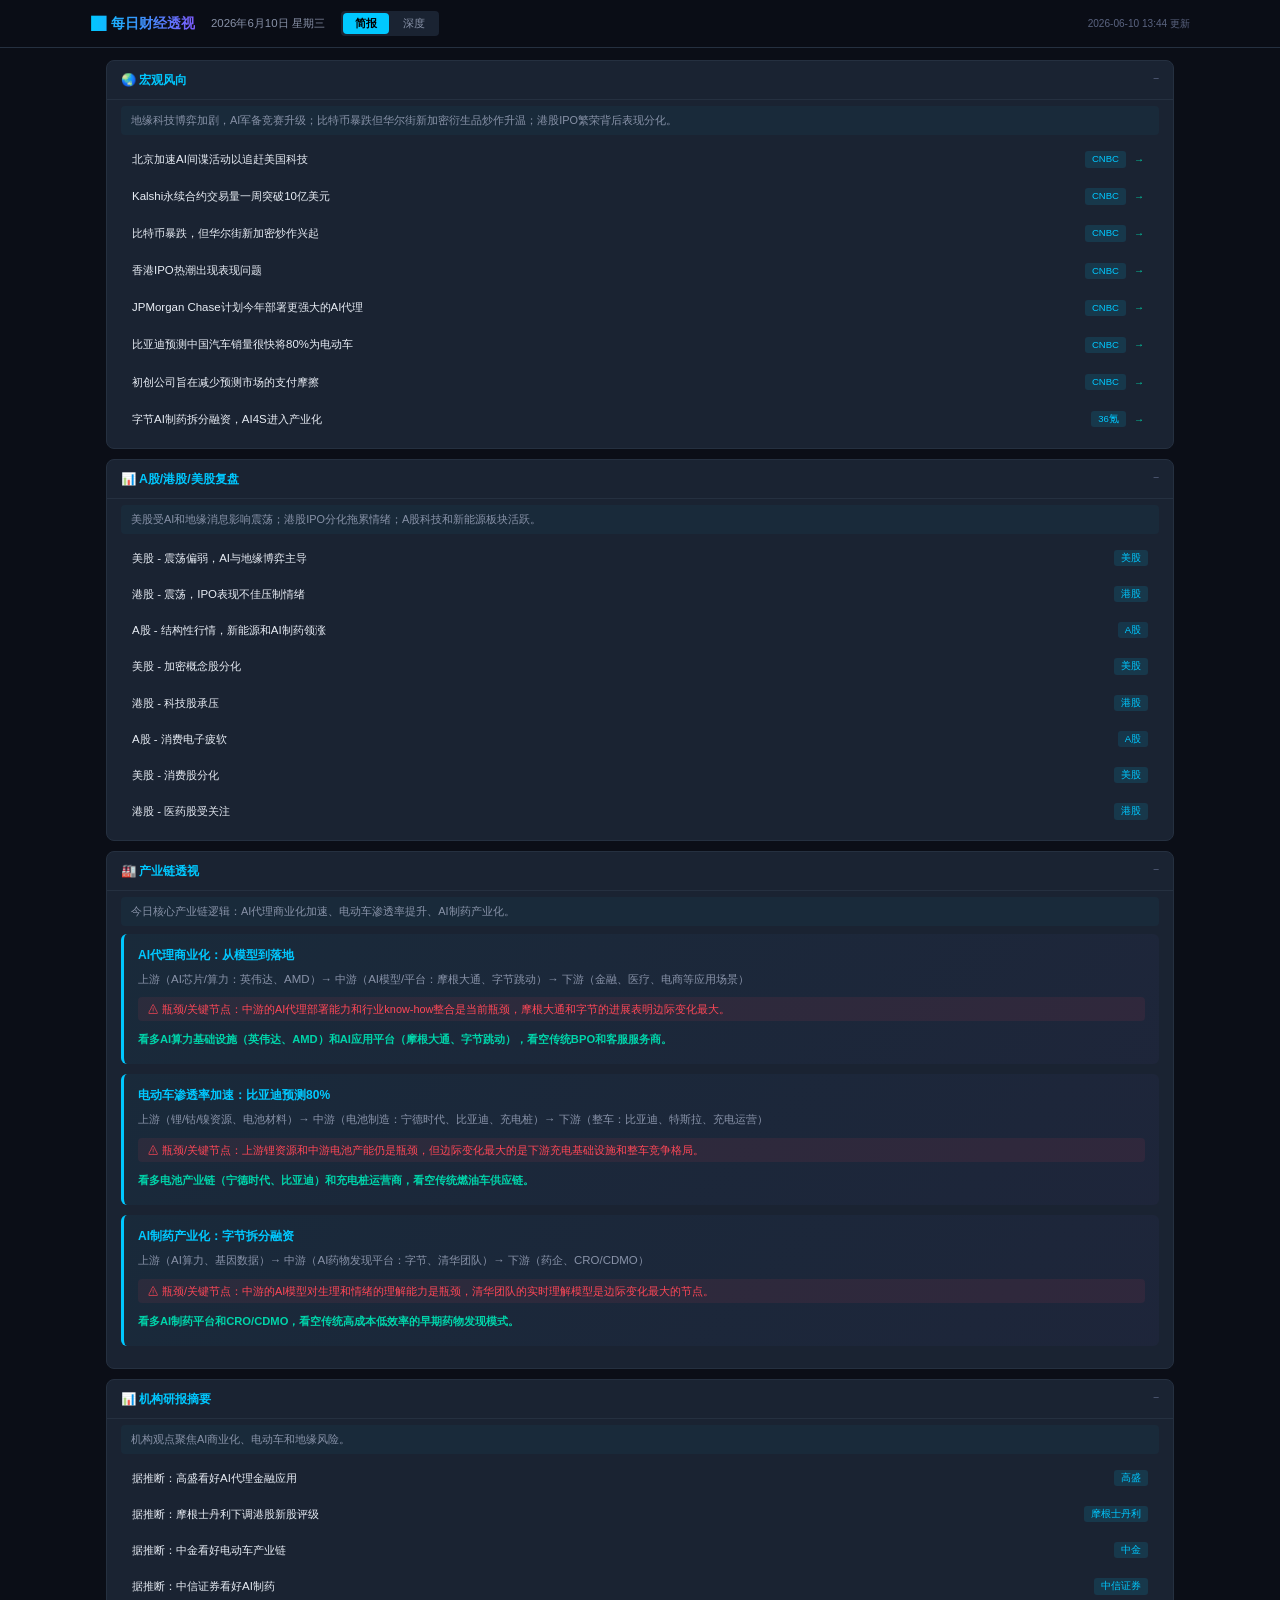
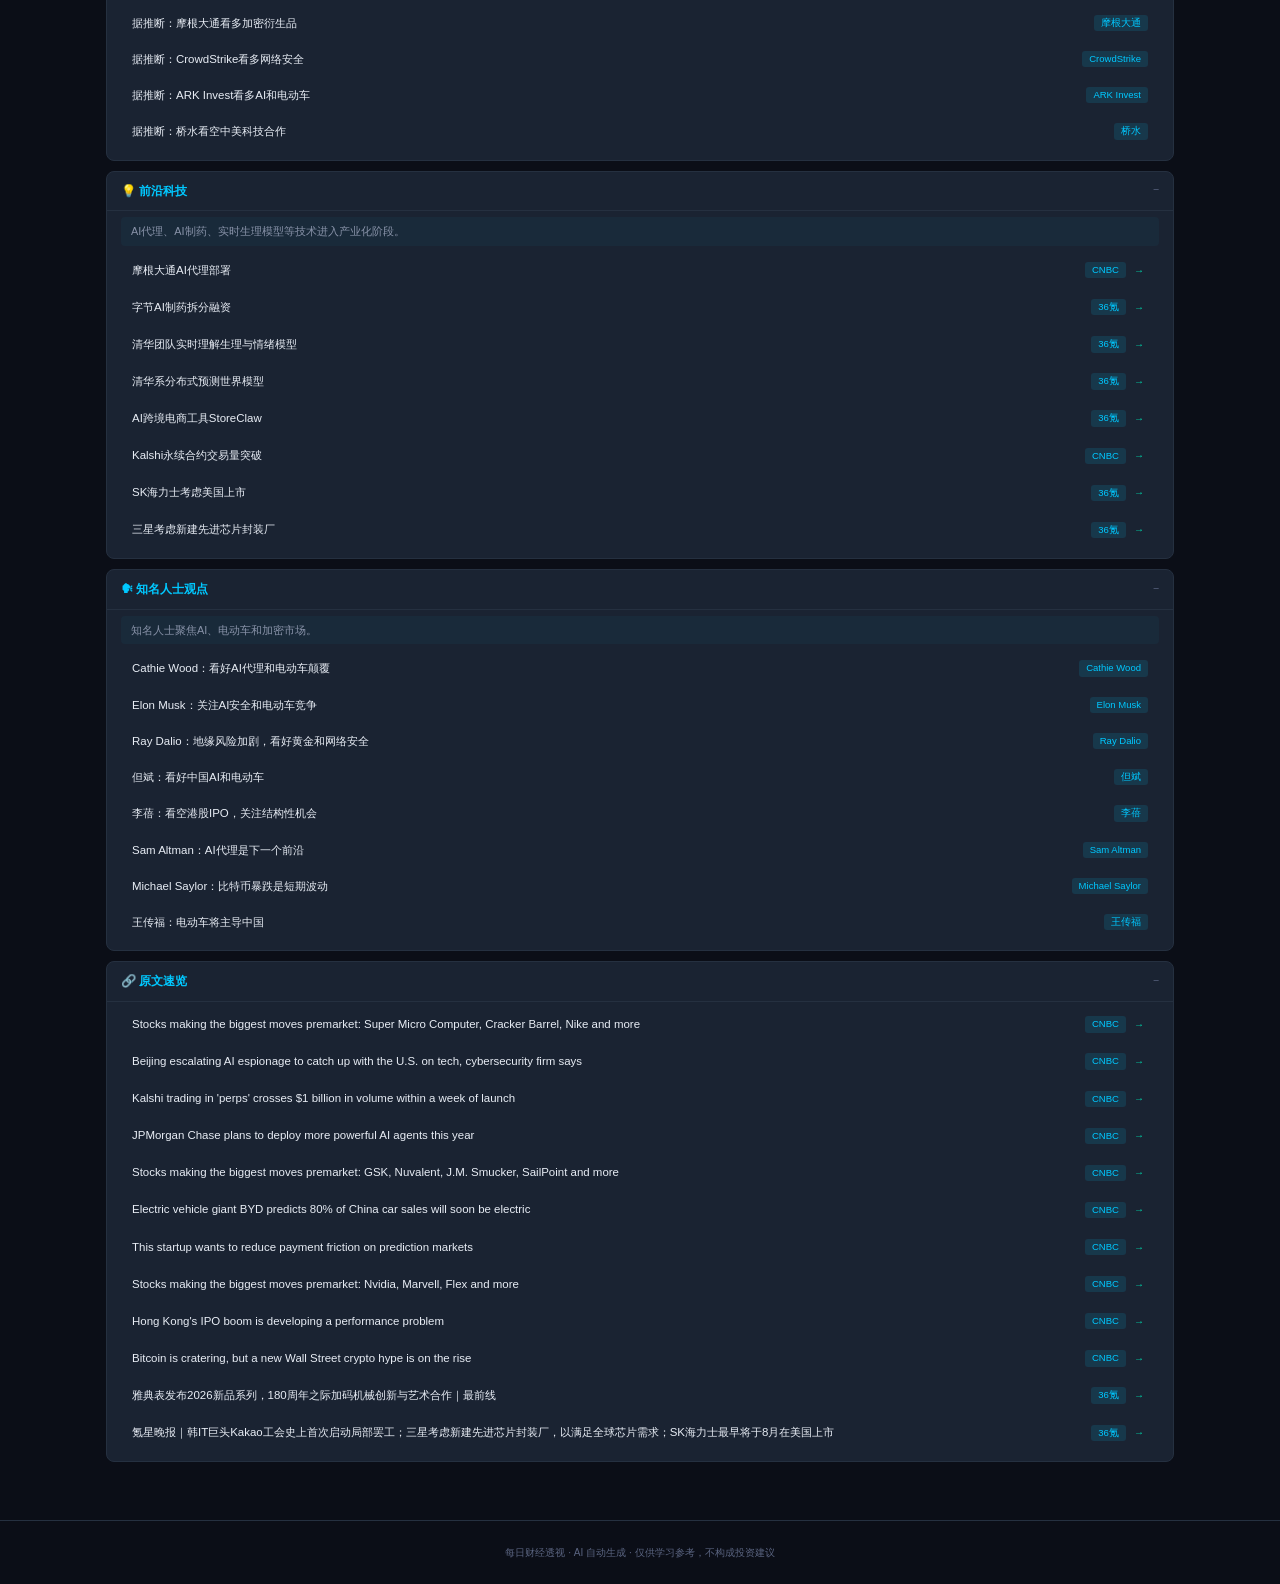
==== commit 8186466a: "每日财经报告自动更新 2026-06-10" ====
--- a/site/index.html
+++ b/site/index.html
@@ -16,7 +16,7 @@
             <button class="mode-btn active" onclick="switchMode('brief')">简报</button>
             <button class="mode-btn " onclick="switchMode('deep')">深度</button>
         </div>
-        <span class="topbar-upd">2026-06-10 13:30 更新</span>
+        <span class="topbar-upd">2026-06-10 13:44 更新</span>
     </div>
 </div>
 
@@ -27,579 +27,429 @@
                 <h2>🌏 宏观风向</h2>
                 <span class="section-toggle" onclick="toggleSection(this)">−</span>
             </div>
-            <div class="section-bd"><p class="section-summary">AI分析暂不可用，以下为原始新闻</p><div class="items-list">
-                <div class="item" onclick="toggleDetail(this)">
-                    <div class="item-hd">
-                        <span class="item-tt">Stocks making the biggest moves premarket: Super Micro Computer, Cracker Barrel, Nike  and more</span>
+            <div class="section-bd"><p class="section-summary">地缘科技博弈加剧，AI军备竞赛升级；比特币暴跌但华尔街新加密衍生品炒作升温；港股IPO繁荣背后表现分化。</p><div class="items-list">
+                <div class="item" onclick="toggleDetail(this)">
+                    <div class="item-hd">
+                        <span class="item-tt">北京加速AI间谍活动以追赶美国科技</span>
+                        <span class="item-meta"><span class="src-tag">CNBC</span> <a href="https://www.cnbc.com/2026/06/10/crowdstrike-warns-of-increasing-chinese-ai-cyberattacks-on-us-tech.html" target="_blank" class="src-link" onclick="event.stopPropagation()">→</a></span>
+                    </div>
+                    <div class="item-bd"><p>CrowdStrike警告中国AI网络攻击升级，地缘科技博弈白热化。看空中美科技合作相关资产，利好网络安全板块（如CrowdStrike、Palo Alto Networks），利空在华有大量业务的美国科技公司。</p></div>
+                </div>
+                <div class="item" onclick="toggleDetail(this)">
+                    <div class="item-hd">
+                        <span class="item-tt">Kalshi永续合约交易量一周突破10亿美元</span>
+                        <span class="item-meta"><span class="src-tag">CNBC</span> <a href="https://www.cnbc.com/2026/06/09/kalshi-perpetual-futures-trading-perps-crosses-1-billion-in-volume-within-a-week-of-launch.html" target="_blank" class="src-link" onclick="event.stopPropagation()">→</a></span>
+                    </div>
+                    <div class="item-bd"><p>预测市场Kalshi的永续合约（perps）交易量激增，显示华尔街对新型加密衍生品的投机热情高涨。看多加密衍生品交易所和做市商，但需警惕监管风险。</p></div>
+                </div>
+                <div class="item" onclick="toggleDetail(this)">
+                    <div class="item-hd">
+                        <span class="item-tt">比特币暴跌，但华尔街新加密炒作兴起</span>
+                        <span class="item-meta"><span class="src-tag">CNBC</span> <a href="https://www.cnbc.com/2026/06/06/bitcoin-price-crash-crypto-hype-hyperliquid-etfs.html" target="_blank" class="src-link" onclick="event.stopPropagation()">→</a></span>
+                    </div>
+                    <div class="item-bd"><p>比特币价格暴跌，但资金转向Hyperliquid等新加密ETF和衍生品。看空比特币现货，看多合规加密衍生品和ETF发行商。市场结构正在从零售主导转向机构主导。</p></div>
+                </div>
+                <div class="item" onclick="toggleDetail(this)">
+                    <div class="item-hd">
+                        <span class="item-tt">香港IPO热潮出现表现问题</span>
+                        <span class="item-meta"><span class="src-tag">CNBC</span> <a href="https://www.cnbc.com/2026/06/08/hong-kongs-ipo-boom-is-developing-a-performance-problem.html" target="_blank" class="src-link" onclick="event.stopPropagation()">→</a></span>
+                    </div>
+                    <div class="item-bd"><p>香港IPO数量虽多，但上市后股价表现不佳，破发率上升。看空港股新股市场短期情绪，利空港交所，利好做空新股的对冲基金策略。</p></div>
+                </div>
+                <div class="item" onclick="toggleDetail(this)">
+                    <div class="item-hd">
+                        <span class="item-tt">JPMorgan Chase计划今年部署更强大的AI代理</span>
+                        <span class="item-meta"><span class="src-tag">CNBC</span> <a href="https://www.cnbc.com/2026/06/09/jpmorgan-chase-ai-agents.html" target="_blank" class="src-link" onclick="event.stopPropagation()">→</a></span>
+                    </div>
+                    <div class="item-bd"><p>摩根大通加速AI代理部署，预示金融行业AI应用进入规模化阶段。看多AI算力基础设施（英伟达、AMD），看空传统金融IT外包和客服服务商。</p></div>
+                </div>
+                <div class="item" onclick="toggleDetail(this)">
+                    <div class="item-hd">
+                        <span class="item-tt">比亚迪预测中国汽车销量很快将80%为电动车</span>
+                        <span class="item-meta"><span class="src-tag">CNBC</span> <a href="https://www.cnbc.com/2026/06/09/electric-vehicle-giant-byd-predicts-80percent-of-china-car-sales-will-soon-be-electric.html" target="_blank" class="src-link" onclick="event.stopPropagation()">→</a></span>
+                    </div>
+                    <div class="item-bd"><p>比亚迪给出激进预测，显示电动车渗透率加速。看多电动车产业链（电池、充电桩、锂资源），看空传统燃油车及零部件供应商。</p></div>
+                </div>
+                <div class="item" onclick="toggleDetail(this)">
+                    <div class="item-hd">
+                        <span class="item-tt">初创公司旨在减少预测市场的支付摩擦</span>
+                        <span class="item-meta"><span class="src-tag">CNBC</span> <a href="https://www.cnbc.com/2026/06/08/this-startup-wants-to-reduce-payment-friction-on-prediction-markets.html" target="_blank" class="src-link" onclick="event.stopPropagation()">→</a></span>
+                    </div>
+                    <div class="item-bd"><p>支付基础设施创新降低预测市场门槛，推动Kalshi等平台增长。看多支付科技和预测市场生态，利空传统博彩和金融中介。</p></div>
+                </div>
+                <div class="item" onclick="toggleDetail(this)">
+                    <div class="item-hd">
+                        <span class="item-tt">字节AI制药拆分融资，AI4S进入产业化</span>
+                        <span class="item-meta"><span class="src-tag">36氪</span> <a href="https://36kr.com/p/3846956646124036?f=rss" target="_blank" class="src-link" onclick="event.stopPropagation()">→</a></span>
+                    </div>
+                    <div class="item-bd"><p>字节跳动拆分AI制药业务并启动融资，标志AI for Science（AI4S）从实验室走向产业化。看多AI制药赛道，利好CRO/CDMO企业及AI算力提供商。</p></div>
+                </div></div>
+            </div>
+        </div>
+        <div class="section" data-section="markets">
+            <div class="section-hd">
+                <h2>📊 A股/港股/美股复盘</h2>
+                <span class="section-toggle" onclick="toggleSection(this)">−</span>
+            </div>
+            <div class="section-bd"><p class="section-summary">美股受AI和地缘消息影响震荡；港股IPO分化拖累情绪；A股科技和新能源板块活跃。</p><div class="items-list">
+                <div class="item" onclick="toggleDetail(this)">
+                    <div class="item-hd">
+                        <span class="item-tt">美股 - 震荡偏弱，AI与地缘博弈主导</span>
+                        <span class="item-meta"><span class="src-tag">美股</span> </span>
+                    </div>
+                    <div class="item-bd"><p>盘前Super Micro、Nvidia等AI概念股波动，CrowdStrike网络安全股受地缘消息提振。板块轮动：资金从消费转向科技和网络安全。短期展望：关注AI代理商业化进展和地缘风险。</p></div>
+                </div>
+                <div class="item" onclick="toggleDetail(this)">
+                    <div class="item-hd">
+                        <span class="item-tt">港股 - 震荡，IPO表现不佳压制情绪</span>
+                        <span class="item-meta"><span class="src-tag">港股</span> </span>
+                    </div>
+                    <div class="item-bd"><p>恒生指数承压，香港IPO破发率上升导致新股市场降温。板块轮动：资金从新股转向防御性公用事业和电信。短期展望：需等待更多政策刺激和盈利改善信号。</p></div>
+                </div>
+                <div class="item" onclick="toggleDetail(this)">
+                    <div class="item-hd">
+                        <span class="item-tt">A股 - 结构性行情，新能源和AI制药领涨</span>
+                        <span class="item-meta"><span class="src-tag">A股</span> </span>
+                    </div>
+                    <div class="item-bd"><p>受比亚迪电动车预测和字节AI制药消息提振，新能源车和AI制药板块活跃。板块轮动：资金从消费电子流向新能源和生物医药。短期展望：科技成长风格占优，关注政策催化。</p></div>
+                </div>
+                <div class="item" onclick="toggleDetail(this)">
+                    <div class="item-hd">
+                        <span class="item-tt">美股 - 加密概念股分化</span>
+                        <span class="item-meta"><span class="src-tag">美股</span> </span>
+                    </div>
+                    <div class="item-bd"><p>比特币暴跌拖累Coinbase等纯加密交易所，但Kalshi等衍生品平台概念股受追捧。板块轮动：资金从现货加密转向合规衍生品。短期展望：加密监管明朗化前波动加大。</p></div>
+                </div>
+                <div class="item" onclick="toggleDetail(this)">
+                    <div class="item-hd">
+                        <span class="item-tt">港股 - 科技股承压</span>
+                        <span class="item-meta"><span class="src-tag">港股</span> </span>
+                    </div>
+                    <div class="item-bd"><p>地缘科技博弈升级，CrowdStrike报告打压中美科技合作预期，港股科技板块下跌。板块轮动：资金从硬件转向软件和网络安全。短期展望：关注中美科技脱钩风险。</p></div>
+                </div>
+                <div class="item" onclick="toggleDetail(this)">
+                    <div class="item-hd">
+                        <span class="item-tt">A股 - 消费电子疲软</span>
+                        <span class="item-meta"><span class="src-tag">A股</span> </span>
+                    </div>
+                    <div class="item-bd"><p>苹果发布会后市值蒸发，拖累A股苹果产业链。板块轮动：资金从果链转向国产替代和AI算力。短期展望：消费电子需等待新创新周期。</p></div>
+                </div>
+                <div class="item" onclick="toggleDetail(this)">
+                    <div class="item-hd">
+                        <span class="item-tt">美股 - 消费股分化</span>
+                        <span class="item-meta"><span class="src-tag">美股</span> </span>
+                    </div>
+                    <div class="item-bd"><p>Cracker Barrel和J.M. Smucker等传统消费股盘前波动，显示消费支出放缓压力。板块轮动：资金从可选消费转向必需消费和医疗。短期展望：关注通胀和消费者信心数据。</p></div>
+                </div>
+                <div class="item" onclick="toggleDetail(this)">
+                    <div class="item-hd">
+                        <span class="item-tt">港股 - 医药股受关注</span>
+                        <span class="item-meta"><span class="src-tag">港股</span> </span>
+                    </div>
+                    <div class="item-bd"><p>创新药板块受ASCO数据影响分化，但AI制药概念受字节消息提振。板块轮动：资金从传统药企转向AI制药。短期展望：AI制药产业化加速带来估值重塑。</p></div>
+                </div></div>
+            </div>
+        </div>
+        <div class="section" data-section="industry_chain">
+            <div class="section-hd">
+                <h2>🏭 产业链透视</h2>
+                <span class="section-toggle" onclick="toggleSection(this)">−</span>
+            </div>
+            <div class="section-bd">
+                <p class="section-summary">今日核心产业链逻辑：AI代理商业化加速、电动车渗透率提升、AI制药产业化。</p>
+                <div class="chain-card">
+                    <div class="chain-theme">AI代理商业化：从模型到落地</div>
+                    <div class="chain-body">上游（AI芯片/算力：英伟达、AMD）→ 中游（AI模型/平台：摩根大通、字节跳动）→ 下游（金融、医疗、电商等应用场景）</div><div class="chain-bottleneck">⚠ 瓶颈/关键节点：中游的AI代理部署能力和行业know-how整合是当前瓶颈，摩根大通和字节的进展表明边际变化最大。</div><div class="chain-verdict">看多AI算力基础设施（英伟达、AMD）和AI应用平台（摩根大通、字节跳动），看空传统BPO和客服服务商。</div>
+                </div>
+                <div class="chain-card">
+                    <div class="chain-theme">电动车渗透率加速：比亚迪预测80%</div>
+                    <div class="chain-body">上游（锂/钴/镍资源、电池材料）→ 中游（电池制造：宁德时代、比亚迪、充电桩）→ 下游（整车：比亚迪、特斯拉、充电运营）</div><div class="chain-bottleneck">⚠ 瓶颈/关键节点：上游锂资源和中游电池产能仍是瓶颈，但边际变化最大的是下游充电基础设施和整车竞争格局。</div><div class="chain-verdict">看多电池产业链（宁德时代、比亚迪）和充电桩运营商，看空传统燃油车供应链。</div>
+                </div>
+                <div class="chain-card">
+                    <div class="chain-theme">AI制药产业化：字节拆分融资</div>
+                    <div class="chain-body">上游（AI算力、基因数据）→ 中游（AI药物发现平台：字节、清华团队）→ 下游（药企、CRO/CDMO）</div><div class="chain-bottleneck">⚠ 瓶颈/关键节点：中游的AI模型对生理和情绪的理解能力是瓶颈，清华团队的实时理解模型是边际变化最大的节点。</div><div class="chain-verdict">看多AI制药平台和CRO/CDMO，看空传统高成本低效率的早期药物发现模式。</div>
+                </div>
+            </div>
+        </div>
+        <div class="section" data-section="research">
+            <div class="section-hd">
+                <h2>📊 机构研报摘要</h2>
+                <span class="section-toggle" onclick="toggleSection(this)">−</span>
+            </div>
+            <div class="section-bd"><p class="section-summary">机构观点聚焦AI商业化、电动车和地缘风险。</p><div class="items-list">
+                <div class="item" onclick="toggleDetail(this)">
+                    <div class="item-hd">
+                        <span class="item-tt">据推断：高盛看好AI代理金融应用</span>
+                        <span class="item-meta"><span class="src-tag">高盛</span> </span>
+                    </div>
+                    <div class="item-bd"><p>基于摩根大通部署AI代理，高盛可能上调金融IT支出预测，利好AI算力和软件。</p></div>
+                </div>
+                <div class="item" onclick="toggleDetail(this)">
+                    <div class="item-hd">
+                        <span class="item-tt">据推断：摩根士丹利下调港股新股评级</span>
+                        <span class="item-meta"><span class="src-tag">摩根士丹利</span> </span>
+                    </div>
+                    <div class="item-bd"><p>基于香港IPO表现问题，摩根士丹利可能看空港交所和短期新股市场。</p></div>
+                </div>
+                <div class="item" onclick="toggleDetail(this)">
+                    <div class="item-hd">
+                        <span class="item-tt">据推断：中金看好电动车产业链</span>
+                        <span class="item-meta"><span class="src-tag">中金</span> </span>
+                    </div>
+                    <div class="item-bd"><p>基于比亚迪预测，中金可能上调电动车渗透率预测，利好电池和充电桩。</p></div>
+                </div>
+                <div class="item" onclick="toggleDetail(this)">
+                    <div class="item-hd">
+                        <span class="item-tt">据推断：中信证券看好AI制药</span>
+                        <span class="item-meta"><span class="src-tag">中信证券</span> </span>
+                    </div>
+                    <div class="item-bd"><p>基于字节AI制药拆分，中信可能推荐AI制药和CRO板块。</p></div>
+                </div>
+                <div class="item" onclick="toggleDetail(this)">
+                    <div class="item-hd">
+                        <span class="item-tt">据推断：摩根大通看多加密衍生品</span>
+                        <span class="item-meta"><span class="src-tag">摩根大通</span> </span>
+                    </div>
+                    <div class="item-bd"><p>基于Kalshi交易量突破，摩根大通可能看好合规加密衍生品市场。</p></div>
+                </div>
+                <div class="item" onclick="toggleDetail(this)">
+                    <div class="item-hd">
+                        <span class="item-tt">据推断：CrowdStrike看多网络安全</span>
+                        <span class="item-meta"><span class="src-tag">CrowdStrike</span> </span>
+                    </div>
+                    <div class="item-bd"><p>基于AI间谍活动报告，CrowdStrike自身受益于地缘紧张，看多网络安全支出。</p></div>
+                </div>
+                <div class="item" onclick="toggleDetail(this)">
+                    <div class="item-hd">
+                        <span class="item-tt">据推断：ARK Invest看多AI和电动车</span>
+                        <span class="item-meta"><span class="src-tag">ARK Invest</span> </span>
+                    </div>
+                    <div class="item-bd"><p>基于Cathie Wood立场，看好AI代理和电动车颠覆性创新。</p></div>
+                </div>
+                <div class="item" onclick="toggleDetail(this)">
+                    <div class="item-hd">
+                        <span class="item-tt">据推断：桥水看空中美科技合作</span>
+                        <span class="item-meta"><span class="src-tag">桥水</span> </span>
+                    </div>
+                    <div class="item-bd"><p>基于地缘博弈升级，桥水可能增加对地缘风险对冲。</p></div>
+                </div></div>
+            </div>
+        </div>
+        <div class="section" data-section="tech">
+            <div class="section-hd">
+                <h2>💡 前沿科技</h2>
+                <span class="section-toggle" onclick="toggleSection(this)">−</span>
+            </div>
+            <div class="section-bd"><p class="section-summary">AI代理、AI制药、实时生理模型等技术进入产业化阶段。</p><div class="items-list">
+                <div class="item" onclick="toggleDetail(this)">
+                    <div class="item-hd">
+                        <span class="item-tt">摩根大通AI代理部署</span>
+                        <span class="item-meta"><span class="src-tag">CNBC</span> <a href="https://www.cnbc.com/2026/06/09/jpmorgan-chase-ai-agents.html" target="_blank" class="src-link" onclick="event.stopPropagation()">→</a></span>
+                    </div>
+                    <div class="item-bd"><p>技术本质：金融AI代理自动化业务流程。产业化进度：规模化部署。受益方向：AI算力（英伟达）、金融IT软件。</p></div>
+                </div>
+                <div class="item" onclick="toggleDetail(this)">
+                    <div class="item-hd">
+                        <span class="item-tt">字节AI制药拆分融资</span>
+                        <span class="item-meta"><span class="src-tag">36氪</span> <a href="https://36kr.com/p/3846956646124036?f=rss" target="_blank" class="src-link" onclick="event.stopPropagation()">→</a></span>
+                    </div>
+                    <div class="item-bd"><p>技术本质：AI加速药物发现。产业化进度：早期产业化。受益方向：AI制药平台、CRO/CDMO。</p></div>
+                </div>
+                <div class="item" onclick="toggleDetail(this)">
+                    <div class="item-hd">
+                        <span class="item-tt">清华团队实时理解生理与情绪模型</span>
+                        <span class="item-meta"><span class="src-tag">36氪</span> <a href="https://36kr.com/p/3846789531404549?f=rss" target="_blank" class="src-link" onclick="event.stopPropagation()">→</a></span>
+                    </div>
+                    <div class="item-bd"><p>技术本质：多模态AI理解生理和情绪。产业化进度：早期，布局硬件。受益方向：AI硬件、医疗AI。</p></div>
+                </div>
+                <div class="item" onclick="toggleDetail(this)">
+                    <div class="item-hd">
+                        <span class="item-tt">清华系分布式预测世界模型</span>
+                        <span class="item-meta"><span class="src-tag">36氪</span> <a href="https://36kr.com/p/3844720012151040?f=rss" target="_blank" class="src-link" onclick="event.stopPropagation()">→</a></span>
+                    </div>
+                    <div class="item-bd"><p>技术本质：分布式AI预测模型。产业化进度：A轮融资，落地十万量级终端。受益方向：边缘AI、物联网。</p></div>
+                </div>
+                <div class="item" onclick="toggleDetail(this)">
+                    <div class="item-hd">
+                        <span class="item-tt">AI跨境电商工具StoreClaw</span>
+                        <span class="item-meta"><span class="src-tag">36氪</span> <a href="https://36kr.com/p/3846793046133257?f=rss" target="_blank" class="src-link" onclick="event.stopPropagation()">→</a></span>
+                    </div>
+                    <div class="item-bd"><p>技术本质：AI统一管理跨境电商。产业化进度：早期混战。受益方向：跨境电商SaaS。</p></div>
+                </div>
+                <div class="item" onclick="toggleDetail(this)">
+                    <div class="item-hd">
+                        <span class="item-tt">Kalshi永续合约交易量突破</span>
+                        <span class="item-meta"><span class="src-tag">CNBC</span> <a href="https://www.cnbc.com/2026/06/09/kalshi-perpetual-futures-trading-perps-crosses-1-billion-in-volume-within-a-week-of-launch.html" target="_blank" class="src-link" onclick="event.stopPropagation()">→</a></span>
+                    </div>
+                    <div class="item-bd"><p>技术本质：区块链预测市场衍生品。产业化进度：快速增长。受益方向：加密衍生品交易所。</p></div>
+                </div>
+                <div class="item" onclick="toggleDetail(this)">
+                    <div class="item-hd">
+                        <span class="item-tt">SK海力士考虑美国上市</span>
+                        <span class="item-meta"><span class="src-tag">36氪</span> <a href="https://36kr.com/p/3847079661193733?f=rss" target="_blank" class="src-link" onclick="event.stopPropagation()">→</a></span>
+                    </div>
+                    <div class="item-bd"><p>技术本质：芯片制造。产业化进度：成熟。受益方向：全球芯片供应链。</p></div>
+                </div>
+                <div class="item" onclick="toggleDetail(this)">
+                    <div class="item-hd">
+                        <span class="item-tt">三星考虑新建先进芯片封装厂</span>
+                        <span class="item-meta"><span class="src-tag">36氪</span> <a href="https://36kr.com/p/3847079661193733?f=rss" target="_blank" class="src-link" onclick="event.stopPropagation()">→</a></span>
+                    </div>
+                    <div class="item-bd"><p>技术本质：先进封装。产业化进度：扩张。受益方向：芯片封装设备、材料。</p></div>
+                </div></div>
+            </div>
+        </div>
+        <div class="section" data-section="opinion">
+            <div class="section-hd">
+                <h2>🗣 知名人士观点</h2>
+                <span class="section-toggle" onclick="toggleSection(this)">−</span>
+            </div>
+            <div class="section-bd"><p class="section-summary">知名人士聚焦AI、电动车和加密市场。</p><div class="items-list">
+                <div class="item" onclick="toggleDetail(this)">
+                    <div class="item-hd">
+                        <span class="item-tt">Cathie Wood：看好AI代理和电动车颠覆</span>
+                        <span class="item-meta"><span class="src-tag">Cathie Wood</span> </span>
+                    </div>
+                    <div class="item-bd"><p>据近期言论，Cathie Wood持续看好AI和电动车创新，摩根大通和比亚迪的消息强化其看多立场。</p></div>
+                </div>
+                <div class="item" onclick="toggleDetail(this)">
+                    <div class="item-hd">
+                        <span class="item-tt">Elon Musk：关注AI安全和电动车竞争</span>
+                        <span class="item-meta"><span class="src-tag">Elon Musk</span> </span>
+                    </div>
+                    <div class="item-bd"><p>据近期言论，Musk强调AI安全，同时特斯拉面临比亚迪竞争，比亚迪预测80%电动车销售对特斯拉构成压力。</p></div>
+                </div>
+                <div class="item" onclick="toggleDetail(this)">
+                    <div class="item-hd">
+                        <span class="item-tt">Ray Dalio：地缘风险加剧，看好黄金和网络安全</span>
+                        <span class="item-meta"><span class="src-tag">Ray Dalio</span> </span>
+                    </div>
+                    <div class="item-bd"><p>据近期言论，Dalio认为中美AI间谍活动升级增加地缘风险，建议配置黄金和网络安全资产。</p></div>
+                </div>
+                <div class="item" onclick="toggleDetail(this)">
+                    <div class="item-hd">
+                        <span class="item-tt">但斌：看好中国AI和电动车</span>
+                        <span class="item-meta"><span class="src-tag">但斌</span> </span>
+                    </div>
+                    <div class="item-bd"><p>据近期言论，但斌重仓中国科技，字节AI制药和比亚迪预测支持其看多中国AI和新能源。</p></div>
+                </div>
+                <div class="item" onclick="toggleDetail(this)">
+                    <div class="item-hd">
+                        <span class="item-tt">李蓓：看空港股IPO，关注结构性机会</span>
+                        <span class="item-meta"><span class="src-tag">李蓓</span> </span>
+                    </div>
+                    <div class="item-bd"><p>据近期言论，李蓓认为香港IPO表现问题反映市场疲软，但AI制药等结构性机会值得关注。</p></div>
+                </div>
+                <div class="item" onclick="toggleDetail(this)">
+                    <div class="item-hd">
+                        <span class="item-tt">Sam Altman：AI代理是下一个前沿</span>
+                        <span class="item-meta"><span class="src-tag">Sam Altman</span> </span>
+                    </div>
+                    <div class="item-bd"><p>据近期言论，OpenAI CEO Sam Altman强调AI代理将重塑行业，摩根大通部署验证其观点。</p></div>
+                </div>
+                <div class="item" onclick="toggleDetail(this)">
+                    <div class="item-hd">
+                        <span class="item-tt">Michael Saylor：比特币暴跌是短期波动</span>
+                        <span class="item-meta"><span class="src-tag">Michael Saylor</span> </span>
+                    </div>
+                    <div class="item-bd"><p>据近期言论，MicroStrategy CEO Saylor认为比特币长期价值不变，但Kalshi等衍生品兴起显示市场分化。</p></div>
+                </div>
+                <div class="item" onclick="toggleDetail(this)">
+                    <div class="item-hd">
+                        <span class="item-tt">王传福：电动车将主导中国</span>
+                        <span class="item-meta"><span class="src-tag">王传福</span> </span>
+                    </div>
+                    <div class="item-bd"><p>比亚迪董事长王传福预测80%电动车销售，显示其对中国新能源市场的强烈信心。</p></div>
+                </div></div>
+            </div>
+        </div>
+        <div class="section" data-section="links">
+            <div class="section-hd">
+                <h2>🔗 原文速览</h2>
+                <span class="section-toggle" onclick="toggleSection(this)">−</span>
+            </div>
+            <div class="section-bd"><div class="items-list">
+                <div class="item" onclick="toggleDetail(this)">
+                    <div class="item-hd">
+                        <span class="item-tt">Stocks making the biggest moves premarket: Super Micro Computer, Cracker Barrel, Nike and more</span>
                         <span class="item-meta"><span class="src-tag">CNBC</span> <a href="https://www.cnbc.com/2026/06/10/stocks-making-the-biggest-moves-premarket-smci-crbl-nke-cava.html" target="_blank" class="src-link" onclick="event.stopPropagation()">→</a></span>
                     </div>
-                    <div class="item-bd"><p>These are the stocks posting the largest moves in the premarket.</p></div>
+                    <div class="item-bd"><p></p></div>
                 </div>
                 <div class="item" onclick="toggleDetail(this)">
                     <div class="item-hd">
                         <span class="item-tt">Beijing escalating AI espionage to catch up with the U.S. on tech, cybersecurity firm says</span>
                         <span class="item-meta"><span class="src-tag">CNBC</span> <a href="https://www.cnbc.com/2026/06/10/crowdstrike-warns-of-increasing-chinese-ai-cyberattacks-on-us-tech.html" target="_blank" class="src-link" onclick="event.stopPropagation()">→</a></span>
                     </div>
-                    <div class="item-bd"><p>U.S. cybersecurity giant CrowdStrike said China-based entities made over half of state-sponsored cyberattacks on tech firms for artificial intelligence assets.</p></div>
+                    <div class="item-bd"><p></p></div>
                 </div>
                 <div class="item" onclick="toggleDetail(this)">
                     <div class="item-hd">
                         <span class="item-tt">Kalshi trading in 'perps' crosses $1 billion in volume within a week of launch</span>
                         <span class="item-meta"><span class="src-tag">CNBC</span> <a href="https://www.cnbc.com/2026/06/09/kalshi-perpetual-futures-trading-perps-crosses-1-billion-in-volume-within-a-week-of-launch.html" target="_blank" class="src-link" onclick="event.stopPropagation()">→</a></span>
                     </div>
-                    <div class="item-bd"><p>A spokesperson for the company said that the product is the fastest growing in the prediction market platform's history.</p></div>
+                    <div class="item-bd"><p></p></div>
                 </div>
                 <div class="item" onclick="toggleDetail(this)">
                     <div class="item-hd">
                         <span class="item-tt">JPMorgan Chase plans to deploy more powerful AI agents this year</span>
                         <span class="item-meta"><span class="src-tag">CNBC</span> <a href="https://www.cnbc.com/2026/06/09/jpmorgan-chase-ai-agents.html" target="_blank" class="src-link" onclick="event.stopPropagation()">→</a></span>
                     </div>
-                    <div class="item-bd"><p>JPMorgan Chase's move suggests long-running AI agents are close to clearing the security and governance hurdles that have slowed adoption inside big companies.</p></div>
+                    <div class="item-bd"><p></p></div>
                 </div>
                 <div class="item" onclick="toggleDetail(this)">
                     <div class="item-hd">
                         <span class="item-tt">Stocks making the biggest moves premarket: GSK, Nuvalent, J.M. Smucker, SailPoint and more</span>
                         <span class="item-meta"><span class="src-tag">CNBC</span> <a href="https://www.cnbc.com/2026/06/09/stocks-making-the-biggest-moves-premarket-gsk-nuvalent-jm-smucker-sailpoint-and-more.html" target="_blank" class="src-link" onclick="event.stopPropagation()">→</a></span>
                     </div>
-                    <div class="item-bd"><p>These are the stocks posting the largest moves in early trading.</p></div>
+                    <div class="item-bd"><p></p></div>
                 </div>
                 <div class="item" onclick="toggleDetail(this)">
                     <div class="item-hd">
                         <span class="item-tt">Electric vehicle giant BYD predicts 80% of China car sales will soon be electric</span>
                         <span class="item-meta"><span class="src-tag">CNBC</span> <a href="https://www.cnbc.com/2026/06/09/electric-vehicle-giant-byd-predicts-80percent-of-china-car-sales-will-soon-be-electric.html" target="_blank" class="src-link" onclick="event.stopPropagation()">→</a></span>
                     </div>
-                    <div class="item-bd"><p>BYD expects China's competitive electric vehicle market to continue growing, even as manufacturers and analysts anticipate domestic demand to taper further.</p></div>
+                    <div class="item-bd"><p></p></div>
                 </div>
                 <div class="item" onclick="toggleDetail(this)">
                     <div class="item-hd">
                         <span class="item-tt">This startup wants to reduce payment friction on prediction markets</span>
                         <span class="item-meta"><span class="src-tag">CNBC</span> <a href="https://www.cnbc.com/2026/06/08/this-startup-wants-to-reduce-payment-friction-on-prediction-markets.html" target="_blank" class="src-link" onclick="event.stopPropagation()">→</a></span>
                     </div>
-                    <div class="item-bd"><p>EDGE Markets is announcing two new products to solve payment issues in prediction markets, the company shared exclusively with CNBC.</p></div>
+                    <div class="item-bd"><p></p></div>
                 </div>
                 <div class="item" onclick="toggleDetail(this)">
                     <div class="item-hd">
                         <span class="item-tt">Stocks making the biggest moves premarket: Nvidia, Marvell, Flex and more</span>
                         <span class="item-meta"><span class="src-tag">CNBC</span> <a href="https://www.cnbc.com/2026/06/08/stocks-making-the-biggest-moves-premarket-nvidia-marvell-flex-and-more.html" target="_blank" class="src-link" onclick="event.stopPropagation()">→</a></span>
                     </div>
-                    <div class="item-bd"><p>These are the stocks posting the largest moves in early trading.</p></div>
+                    <div class="item-bd"><p></p></div>
                 </div>
                 <div class="item" onclick="toggleDetail(this)">
                     <div class="item-hd">
                         <span class="item-tt">Hong Kong's IPO boom is developing a performance problem</span>
                         <span class="item-meta"><span class="src-tag">CNBC</span> <a href="https://www.cnbc.com/2026/06/08/hong-kongs-ipo-boom-is-developing-a-performance-problem.html" target="_blank" class="src-link" onclick="event.stopPropagation()">→</a></span>
                     </div>
-                    <div class="item-bd"><p>As Hong Kong vies with Wall Street to be the top IPO market, a growing number of pre-debut runups turn sour after their listing.</p></div>
+                    <div class="item-bd"><p></p></div>
                 </div>
                 <div class="item" onclick="toggleDetail(this)">
                     <div class="item-hd">
                         <span class="item-tt">Bitcoin is cratering, but a new Wall Street crypto hype is on the rise</span>
                         <span class="item-meta"><span class="src-tag">CNBC</span> <a href="https://www.cnbc.com/2026/06/06/bitcoin-price-crash-crypto-hype-hyperliquid-etfs.html" target="_blank" class="src-link" onclick="event.stopPropagation()">→</a></span>
                     </div>
-                    <div class="item-bd"><p>As bitcoin dropped to its lowest price since 2024, investors flock to a new type of crypto investment linked to the hyperliquid platforms, HYPE ETFs.</p></div>
-                </div>
-                <div class="item" onclick="toggleDetail(this)">
-                    <div class="item-hd">
-                        <span class="item-tt">Hot jobs report puts Fed cuts further out of reach as Chair Warsh faces policy tests</span>
-                        <span class="item-meta"><span class="src-tag">CNBC</span> <a href="https://www.cnbc.com/2026/06/05/hot-jobs-report-puts-fed-cuts-further-out-of-reach-as-chair-warsh-faces-policy-tests.html" target="_blank" class="src-link" onclick="event.stopPropagation()">→</a></span>
-                    </div>
-                    <div class="item-bd"><p>Another big jobs report in May has swept aside the possibility of interest rate cuts anytime soon.</p></div>
-                </div>
-                <div class="item" onclick="toggleDetail(this)">
-                    <div class="item-hd">
-                        <span class="item-tt">Where investors may find the next 'big wave' for AI trade</span>
-                        <span class="item-meta"><span class="src-tag">CNBC</span> <a href="https://www.cnbc.com/2026/06/05/where-investors-may-find-the-next-big-wave-for-ai-trade.html" target="_blank" class="src-link" onclick="event.stopPropagation()">→</a></span>
-                    </div>
-                    <div class="item-bd"><p>Tim Urbanowicz, chief investment strategist at Innovator from Goldman Sachs Asset Management, tackles the AI boom.</p></div>
-                </div>
-                <div class="item" onclick="toggleDetail(this)">
-                    <div class="item-hd">
-                        <span class="item-tt">Stocks making the biggest moves premarket: Lululemon, Micron, ServiceTitan, Strategy & more</span>
-                        <span class="item-meta"><span class="src-tag">CNBC</span> <a href="https://www.cnbc.com/2026/06/05/stocks-making-the-biggest-moves-premarket-lulu-mu-ttan.html" target="_blank" class="src-link" onclick="event.stopPropagation()">→</a></span>
-                    </div>
-                    <div class="item-bd"><p>These are the stocks posting the largest moves premarket.</p></div>
-                </div>
-                <div class="item" onclick="toggleDetail(this)">
-                    <div class="item-hd">
-                        <span class="item-tt">China poaches more AI talent from the U.S. as it eyes the next 'super-app'</span>
-                        <span class="item-meta"><span class="src-tag">CNBC</span> <a href="https://www.cnbc.com/2026/06/05/china-may-move-toward-us-path-on-ai-as-firms-poach-employees.html" target="_blank" class="src-link" onclick="event.stopPropagation()">→</a></span>
-                    </div>
-                    <div class="item-bd"><p>Tencent Chief AI Scientist Yao Shunyu, who joined the company from OpenAI, said Friday he aims to pursue artificial general intelligence.</p></div>
-                </div>
-                <div class="item" onclick="toggleDetail(this)">
-                    <div class="item-hd">
-                        <span class="item-tt">Stocks making the biggest moves after hours: Lululemon Athletica, ServiceTitan, Argan and more</span>
-                        <span class="item-meta"><span class="src-tag">CNBC</span> <a href="https://www.cnbc.com/2026/06/04/stocks-making-the-biggest-moves-after-hours-lulu-agx-ttan.html" target="_blank" class="src-link" onclick="event.stopPropagation()">→</a></span>
-                    </div>
-                    <div class="item-bd"><p>See which stocks are posting big moves after the bell.</p></div>
-                </div>
-                <div class="item" onclick="toggleDetail(this)">
-                    <div class="item-hd">
-                        <span class="item-tt">Ark Invest owns SpaceX in its venture ETF. It says Starlink alone supports $2 trillion value at IPO</span>
-                        <span class="item-meta"><span class="src-tag">CNBC</span> <a href="https://www.cnbc.com/2026/06/04/ark-invest-owns-spacex-in-its-venture-etf-it-says-starlink-alone-supports-2-trillion-value-at-ipo.html" target="_blank" class="src-link" onclick="event.stopPropagation()">→</a></span>
-                    </div>
-                    <div class="item-bd"><p>Brett Winton said SpaceX's Starlink satellite broadband network is the primary driver of ARK's valuation thesis.</p></div>
-                </div>
-                <div class="item" onclick="toggleDetail(this)">
-                    <div class="item-hd">
-                        <span class="item-tt">Kalshi is building a prediction markets 'Bloomberg Terminal' for high-end traders, source says</span>
-                        <span class="item-meta"><span class="src-tag">CNBC</span> <a href="https://www.cnbc.com/2026/06/04/kalshi-is-building-a-bloomberg-terminal-for-prediction-markets.html" target="_blank" class="src-link" onclick="event.stopPropagation()">→</a></span>
-                    </div>
-                    <div class="item-bd"><p>The prediction market platform is developing the platform to create a singular platform for its highly engaged traders.</p></div>
-                </div>
-                <div class="item" onclick="toggleDetail(this)">
-                    <div class="item-hd">
-                        <span class="item-tt">Stocks making the biggest moves premarket: Broadcom, Micron, Petco, Coinbase and more</span>
-                        <span class="item-meta"><span class="src-tag">CNBC</span> <a href="https://www.cnbc.com/2026/06/04/stocks-making-the-biggest-moves-premarket-.html" target="_blank" class="src-link" onclick="event.stopPropagation()">→</a></span>
-                    </div>
-                    <div class="item-bd"><p>These are the stocks posting the largest moves in the premarket.</p></div>
-                </div>
-                <div class="item" onclick="toggleDetail(this)">
-                    <div class="item-hd">
-                        <span class="item-tt">Stocks making the biggest moves after hours: Broadcom, CrowdStrike, PVH & more</span>
-                        <span class="item-meta"><span class="src-tag">CNBC</span> <a href="https://www.cnbc.com/2026/06/03/stocks-making-the-biggest-moves-after-hours-avgo-crwd-pvh.html" target="_blank" class="src-link" onclick="event.stopPropagation()">→</a></span>
-                    </div>
-                    <div class="item-bd"><p>See which stocks are posting big moves after the bell.</p></div>
-                </div>
-                <div class="item" onclick="toggleDetail(this)">
-                    <div class="item-hd">
-                        <span class="item-tt">Bitcoin set to slump to new lows for 2026 after recent sell-off, traders forecast</span>
-                        <span class="item-meta"><span class="src-tag">CNBC</span> <a href="https://www.cnbc.com/2026/06/03/bitcoin-to-slump-to-new-lows-after-recent-sell-off-traders-predict.html" target="_blank" class="src-link" onclick="event.stopPropagation()">→</a></span>
-                    </div>
-                    <div class="item-bd"><p>The cryptocurrency is likely to break below its lows hit in early February, traders on prediction market Kalshi believe.</p></div>
-                </div></div>
-            </div>
-        </div>
-        <div class="section" data-section="markets">
-            <div class="section-hd">
-                <h2>📊 A股/港股/美股复盘</h2>
-                <span class="section-toggle" onclick="toggleSection(this)">−</span>
-            </div>
-            <div class="section-bd"><p class="section-summary">暂不可用</p>
-            </div>
-        </div>
-        <div class="section" data-section="industry_chain">
-            <div class="section-hd">
-                <h2>🏭 产业链透视</h2>
-                <span class="section-toggle" onclick="toggleSection(this)">−</span>
-            </div>
-            <div class="section-bd">
-                <p class="section-summary">暂不可用</p>
-                <div class="chain-card">
-                    <div class="chain-theme">分析暂不可用</div>
-                    <div class="chain-body">请稍后刷新重试</div>
-                </div>
-            </div>
-        </div>
-        <div class="section" data-section="research">
-            <div class="section-hd">
-                <h2>📊 机构研报摘要</h2>
-                <span class="section-toggle" onclick="toggleSection(this)">−</span>
-            </div>
-            <div class="section-bd"><p class="section-summary">暂不可用</p>
-            </div>
-        </div>
-        <div class="section" data-section="tech">
-            <div class="section-hd">
-                <h2>💡 前沿科技</h2>
-                <span class="section-toggle" onclick="toggleSection(this)">−</span>
-            </div>
-            <div class="section-bd"><p class="section-summary">以下为原始新闻</p><div class="items-list">
-                <div class="item" onclick="toggleDetail(this)">
-                    <div class="item-hd">
-                        <span class="item-tt">Longevity Startup Doses First Human in Bid to Reverse Age-Related Sight Loss</span>
-                        <span class="item-meta"><span class="src-tag">Wired</span> <a href="https://www.wired.com/story/longevity-startup-doses-first-human-in-bid-to-reverse-age-related-sight-loss/" target="_blank" class="src-link" onclick="event.stopPropagation()">→</a></span>
-                    </div>
-                    <div class="item-bd"><p>It will be the first time ER-100 technology they claim can reverse aging in cells has been tested on a human.</p></div>
+                    <div class="item-bd"><p></p></div>
+                </div>
+                <div class="item" onclick="toggleDetail(this)">
+                    <div class="item-hd">
+                        <span class="item-tt">雅典表发布2026新品系列，180周年之际加码机械创新与艺术合作｜最前线</span>
+                        <span class="item-meta"><span class="src-tag">36氪</span> <a href="https://36kr.com/p/3847339087140104?f=rss" target="_blank" class="src-link" onclick="event.stopPropagation()">→</a></span>
+                    </div>
+                    <div class="item-bd"><p></p></div>
                 </div>
                 <div class="item" onclick="toggleDetail(this)">
                     <div class="item-hd">
                         <span class="item-tt">氪星晚报｜韩IT巨头Kakao工会史上首次启动局部罢工；三星考虑新建先进芯片封装厂，以满足全球芯片需求；SK海力士最早将于8月在美国上市</span>
                         <span class="item-meta"><span class="src-tag">36氪</span> <a href="https://36kr.com/p/3847079661193733?f=rss" target="_blank" class="src-link" onclick="event.stopPropagation()">→</a></span>
-                    </div>
-                    <div class="item-bd"><p><h2><strong>大公司：</strong></h2>
-  <p><a href="https://36kr.com/newsflashes/3847048931936512" rel="noopener noreferrer" target="_blank"><strong>瑞斯康达：董事长李月杰因个人原因辞职，选举韩猛为新任董事长</strong></a></p>
-  <p>36氪获悉，</p></div>
-                </div>
-                <div class="item" onclick="toggleDetail(this)">
-                    <div class="item-hd">
-                        <span class="item-tt">独家｜字节 AI 制药开启拆分融资，AI4S 进入产业化阶段</span>
-                        <span class="item-meta"><span class="src-tag">36氪</span> <a href="https://36kr.com/p/3846956646124036?f=rss" target="_blank" class="src-link" onclick="event.stopPropagation()">→</a></span>
-                    </div>
-                    <div class="item-bd"><p><p>文｜周鑫雨</p>
-  <p>编辑｜张雨忻</p>
-  <p>《智能涌现》独家获悉，<strong>字节跳动 AI 制药业务线已启动拆分与独立融资进程。</strong></p>
-  <p><strong>据悉，拆分后字节仍将控股新公司，AI 制药核心团队、核心算法、技术平台和已有管线资产将整体进入新主体。同时，该业务也将继续从火山引擎获得算力支持。</strong></p>
-  <p>新公</p></div>
-                </div>
-                <div class="item" onclick="toggleDetail(this)">
-                    <div class="item-hd">
-                        <span class="item-tt">最前线｜AI跨境电商工具混战，StoreClaw想用“一个大脑”接管卖家的店</span>
-                        <span class="item-meta"><span class="src-tag">36氪</span> <a href="https://36kr.com/p/3846793046133257?f=rss" target="_blank" class="src-link" onclick="event.stopPropagation()">→</a></span>
-                    </div>
-                    <div class="item-bd"><p><p>文｜张子怡</p>
-  <p>编辑｜袁斯来</p>
-  <p>在竞争常年格外激烈的跨境电商行业，精细化运营已成为决定商家利润的关键，多渠道布局则是规避风险的普遍运营选择。当前，“Shopify独立站+亚马逊+TikTok Shop”的多渠道三位一体布局，已成为中大型出海卖家的标配。</p>
-  <p>不过，多渠道运作伴随着极高的人力成本与管理成本。有数据显示，一个典型的跨境商家在日常运营中，</p></div>
-                </div>
-                <div class="item" onclick="toggleDetail(this)">
-                    <div class="item-hd">
-                        <span class="item-tt">36氪首发 | 清华团队做出全球首个实时理解生理与情绪的基座模型，进一步布局硬件</span>
-                        <span class="item-meta"><span class="src-tag">36氪</span> <a href="https://36kr.com/p/3846789531404549?f=rss" target="_blank" class="src-link" onclick="event.stopPropagation()">→</a></span>
-                    </div>
-                    <div class="item-bd"><p><p>作者&nbsp;|&nbsp;乔钰杰</p>
-  <p>编辑&nbsp;|&nbsp;袁斯来</p>
-  <p>硬氪获悉，北京微面科技有限公司（以下简称“微面科技”）近日完成数百万美元融资，由顺为资本投资。</p>
-  <p>微面科技聚焦自研人类感知理解基座模型，打造新一代人机交互范式，创始团队主要来自清华大学，具备大模型、人机交互、软件工程与医学复合背景。</p>
-  <p>当前，AI交互</p></div>
-                </div>
-                <div class="item" onclick="toggleDetail(this)">
-                    <div class="item-hd">
-                        <span class="item-tt">医药圈最强“奥斯卡”也没救回股价，创新药被彻底抛弃了么</span>
-                        <span class="item-meta"><span class="src-tag">36氪</span> <a href="https://36kr.com/p/3845683804555529?f=rss" target="_blank" class="src-link" onclick="event.stopPropagation()">→</a></span>
-                    </div>
-                    <div class="item-bd"><p><p>文｜胡香赟</p>
-  <p>编辑｜海若镜</p>
-  <p>基本面向上、股价向下，是近期创新药板块的真实写照。</p>
-  <p>6月以来，股市创新药板块延续跌势。上周，在全球肿瘤临床权威“风向标”的美国临床肿瘤学会（ASCO）上，多家中国创新药企公布了高价值的临床研究成果，但却未能成为扭转行情的催化剂。</p>
-  <p>既往，ASCO上公布的新药临床研究进展是影响创新药企股价的关键变量</p></div>
-                </div>
-                <div class="item" onclick="toggleDetail(this)">
-                    <div class="item-hd">
-                        <span class="item-tt">清华系团队做分布式预测世界模型、获数亿元A轮融资，落地终端设备达十万量级｜硬氪首发</span>
-                        <span class="item-meta"><span class="src-tag">36氪</span> <a href="https://36kr.com/p/3844720012151040?f=rss" target="_blank" class="src-link" onclick="event.stopPropagation()">→</a></span>
-                    </div>
-                    <div class="item-bd"><p><p>作者｜黄楠</p>
-  <p>编辑｜袁斯来</p>
-  <p>硬氪获悉，具身智能世界模型公司「千诀科技」日前完成数亿元A轮融资，本轮由京铭资本领投，山东新动能、山东财金资本、元禾厚望、芯能创投、南创投、英诺天使基金、尚势资本、仁爱集团、玄素投资等机构共同投资，投资方阵容汇集了国家队、产业方、市场化基金及家族办公室。Maple Pledge枫承资本长期出任私募股权融资顾问。</p>
-  <p></p></div>
-                </div>
-                <div class="item" onclick="toggleDetail(this)">
-                    <div class="item-hd">
-                        <span class="item-tt">手机装不下的野心，正在被搬进游戏平板丨2026游戏平板使用趋势观察</span>
-                        <span class="item-meta"><span class="src-tag">36氪</span> <a href="https://36kr.com/p/3846673443997961?f=rss" target="_blank" class="src-link" onclick="event.stopPropagation()">→</a></span>
-                    </div>
-                    <div class="item-bd"><p><p class="image-wrapper"><img src="https://img.36krcdn.com/hsossms/20260610/v2_616af26712d74c93acfbaf73aeb027fc@11416942_oswg2563523oswg1000oswg1485_img_000?x-oss-process=image/format,jpg/interlace,1"</p></div>
-                </div>
-                <div class="item" onclick="toggleDetail(this)">
-                    <div class="item-hd">
-                        <span class="item-tt">8点1氪丨致3人永久失明，膳魔师紧急召回百万件产品；发布会后苹果市值蒸发超1.587万亿；Anthropic发布最强模型：Claude Fable 5正式上线</span>
-                        <span class="item-meta"><span class="src-tag">36氪</span> <a href="https://36kr.com/p/3846601462073600?f=rss" target="_blank" class="src-link" onclick="event.stopPropagation()">→</a></span>
-                    </div>
-                    <div class="item-bd"><p><h2>今日热点导览</h2>
-  <p>清仓美高梅国际持股，何超琼套现逾1.4亿美元</p>
-  <p>任天堂在法国遭2.7亿元重罚</p>
-  <p>王传福回应股价被低估：还没能反映比亚迪潜力</p>
-  <p>5月汽车销量公布：前十已无燃油车</p>
-  <h2>TOP3大新闻</h2>
-  <p><strong>已致3人永久失明，膳魔师紧急召回百万件产品</strong></p>
-  <p</p></div>
-                </div>
-                <div class="item" onclick="toggleDetail(this)">
-                    <div class="item-hd">
-                        <span class="item-tt">在反外挂前线，游戏厂商开启了“军备竞赛”</span>
-                        <span class="item-meta"><span class="src-tag">36氪</span> <a href="https://36kr.com/p/3846046471277059?f=rss" target="_blank" class="src-link" onclick="event.stopPropagation()">→</a></span>
-                    </div>
-                    <div class="item-bd"><p><p>“破坏公平，就该受到惩罚”，这几乎是所有人心中的共识。</p>
-  <p>但在聚集了数千万乃至上亿参与者的游戏竞技场里，作弊行为的边界却显得模糊。</p>
-  <p>在网络游戏领域，作弊有一个更广为人知的称呼：“开外挂”。它包含一切通过非官方允许的外部程序或硬件，获取超过正常玩家所拥有的信息与操作能力的行为。而在涉及游戏的场景中，外挂往往不包含在单机游戏里使用数据修改器，而是特指多人竞技游戏</p></div>
-                </div>
-                <div class="item" onclick="toggleDetail(this)">
-                    <div class="item-hd">
-                        <span class="item-tt">氪星晚报 ｜腾讯、阿里等入股脑机接口研发商阶梯医疗；飞猪：端午假期入境游预订量同比增长超6倍；1—5月全国期货市场累计成交额同比增长40.13%</span>
-                        <span class="item-meta"><span class="src-tag">36氪</span> <a href="https://36kr.com/p/3845899768760580?f=rss" target="_blank" class="src-link" onclick="event.stopPropagation()">→</a></span>
-                    </div>
-                    <div class="item-bd"><p><h2>大公司：</h2>
-  <p><strong>猫眼娱乐：作为首批内测开发者接入微信AI生态布局</strong></p>
-  <p>36氪获悉，猫眼娱乐宣布作为微信AI生态首批内测开发者之一，旗下小程序接入微信AI Agent生态，借助微信AI Agent能力，为用户提供影片演出推荐、附近影院筛选、智能选座、一键支付等服务。</p>
-  <p><strong>京东方A：控股子公司拟终止向不</p></div>
-                </div>
-                <div class="item" onclick="toggleDetail(this)">
-                    <div class="item-hd">
-                        <span class="item-tt">杰瑞股份：外部经营环境未出现重大变化，北美燃气轮机发电机组已多次涨价</span>
-                        <span class="item-meta"><span class="src-tag">36氪</span> <a href="https://36kr.com/newsflashes/3847355386598656?f=rss" target="_blank" class="src-link" onclick="event.stopPropagation()">→</a></span>
-                    </div>
-                    <div class="item-bd"><p>36氪获悉，杰瑞股份公告，目前，公司整体生产经营状况正常，外部经营环境未出现重大变化，包括燃气轮机在内的各产品线运行稳定。在电力业务领域，公司坚定看好燃气轮机发电行业未来发展趋势，并将持续深耕该领域的相关业务。公司燃气轮机发电机组销售价格今年以来已多次上涨，受益于行业供不应求态势。在产能方面，北美地区已具备本地化装配生产能力，并通过扩建原有厂房及租赁厂房进一步提升产能；阿联酋迪拜生产及办公基地建设</p></div>
-                </div>
-                <div class="item" onclick="toggleDetail(this)">
-                    <div class="item-hd">
-                        <span class="item-tt">*ST生物：撤销退市风险警示，股票简称变更为“南华生物”</span>
-                        <span class="item-meta"><span class="src-tag">36氪</span> <a href="https://36kr.com/newsflashes/3847351485338628?f=rss" target="_blank" class="src-link" onclick="event.stopPropagation()">→</a></span>
-                    </div>
-                    <div class="item-bd"><p>36氪获悉，*ST生物公告，公司撤销退市风险警示的申请已获得深圳证券交易所审核同意。根据有关规定，公司股票将于2026年6月11日开市起停牌1天，并于2026年6月12日开市起撤销退市风险警示并复牌，证券简称由“*ST生物”变更为“南华生物”，证券代码不变，股票交易日涨跌幅限制由“5%”变更为“10%”。</p></div>
-                </div>
-                <div class="item" onclick="toggleDetail(this)">
-                    <div class="item-hd">
-                        <span class="item-tt">热门中概股美股盘前跌多涨少，阿里巴巴跌超2%</span>
-                        <span class="item-meta"><span class="src-tag">36氪</span> <a href="https://36kr.com/newsflashes/3847348021777673?f=rss" target="_blank" class="src-link" onclick="event.stopPropagation()">→</a></span>
-                    </div>
-                    <div class="item-bd"><p>36氪获悉，热门中概股美股盘前跌多涨少，截至发稿，阿里巴巴跌超2%，百度、蔚来、小鹏集团跌超1%，腾讯音乐跌0.54%，京东、拼多多跌0.4%；网易、B站涨超2%。</p></div>
-                </div>
-                <div class="item" onclick="toggleDetail(this)">
-                    <div class="item-hd">
-                        <span class="item-tt">美股大型科技股盘前多数下跌，英伟达跌超1%</span>
-                        <span class="item-meta"><span class="src-tag">36氪</span> <a href="https://36kr.com/newsflashes/3847346608461060?f=rss" target="_blank" class="src-link" onclick="event.stopPropagation()">→</a></span>
-                    </div>
-                    <div class="item-bd"><p>36氪获悉，美股大型科技股盘前多数下跌，截至发稿，英伟达、Arm跌超1%，微软跌0.84%，谷歌跌0.55%，亚马逊跌0.52%，特斯拉跌0.33%，Meta跌0.28%，苹果跌0.04%；奈飞涨0.16%。</p></div>
-                </div>
-                <div class="item" onclick="toggleDetail(this)">
-                    <div class="item-hd">
-                        <span class="item-tt">新易盛：筹划发行H股并在香港联交所上市</span>
-                        <span class="item-meta"><span class="src-tag">36氪</span> <a href="https://36kr.com/newsflashes/3847344586167552?f=rss" target="_blank" class="src-link" onclick="event.stopPropagation()">→</a></span>
-                    </div>
-                    <div class="item-bd"><p>36氪获悉，新易盛公告，公司第五届董事会第十四次会议审议通过发行H股股票并在香港联交所主板上市的议案。此举旨在提高资本实力和综合竞争力，提升国际影响力。该事项尚需提交股东会审议，并需经证监会备案及香港联交所、香港证监会核准，存在不确定性。</p></div>
-                </div>
-                <div class="item" onclick="toggleDetail(this)">
-                    <div class="item-hd">
-                        <span class="item-tt">SpaceX的IPO吸引中东财富基金的数十亿美元认购</span>
-                        <span class="item-meta"><span class="src-tag">36氪</span> <a href="https://36kr.com/newsflashes/3847338513290505?f=rss" target="_blank" class="src-link" onclick="event.stopPropagation()">→</a></span>
-                    </div>
-                    <div class="item-bd"><p>SpaceX的首次公开募股（IPO）吸引了中东财富基金的数十亿美元认购。沙特阿拉伯的公共投资基金和科威特投资局 知情人士透露，各方已分别下单购买价值10亿至50亿美元的股票。他们还表示，规模达5800亿美元的卡塔尔投资局也可能做出重大投资承诺。（财联社）</p></div>
-                </div>
-                <div class="item" onclick="toggleDetail(this)">
-                    <div class="item-hd">
-                        <span class="item-tt">赛微电子：国家集成电路基金拟以6.24亿元转让赛莱克斯北京19%股权</span>
-                        <span class="item-meta"><span class="src-tag">36氪</span> <a href="https://36kr.com/newsflashes/3847338086520066?f=rss" target="_blank" class="src-link" onclick="event.stopPropagation()">→</a></span>
-                    </div>
-                    <div class="item-bd"><p>36氪获悉，赛微电子公告，公司全资子公司赛莱克斯国际拟以挂牌底价6.24亿元通过北京产权交易所摘牌，收购国家集成电路基金持有的控股子公司赛莱克斯北京19%股权。交易完成后，公司将合计间接持有赛莱克斯北京100%股权。本次交易构成关联交易，尚需提交股东会审议。</p></div>
-                </div>
-                <div class="item" onclick="toggleDetail(this)">
-                    <div class="item-hd">
-                        <span class="item-tt">美国4月核心CPI同比增长2.9%，创2025年9月以来新高</span>
-                        <span class="item-meta"><span class="src-tag">36氪</span> <a href="https://36kr.com/newsflashes/3847337320387584?f=rss" target="_blank" class="src-link" onclick="event.stopPropagation()">→</a></span>
-                    </div>
-                    <div class="item-bd"><p>美国4月核心CPI同比增长2.9%，创2025年9月以来新高；预估为2.9%，前值为2.8%。环比增长0.2%，预期0.30%，前值0.40%。（财联社）</p></div>
-                </div>
-                <div class="item" onclick="toggleDetail(this)">
-                    <div class="item-hd">
-                        <span class="item-tt">美国5月CPI同比增长4.2%，创2023年4月以来新高</span>
-                        <span class="item-meta"><span class="src-tag">36氪</span> <a href="https://36kr.com/newsflashes/3847336944407817?f=rss" target="_blank" class="src-link" onclick="event.stopPropagation()">→</a></span>
-                    </div>
-                    <div class="item-bd"><p>美国5月消费者价格指数（CPI）同比增长4.2%，创2023年4月以来新高；预估为4.2%，前值为3.8%。（财联社）</p></div>
-                </div></div>
-            </div>
-        </div>
-        <div class="section" data-section="opinion">
-            <div class="section-hd">
-                <h2>🗣 知名人士观点</h2>
-                <span class="section-toggle" onclick="toggleSection(this)">−</span>
-            </div>
-            <div class="section-bd"><p class="section-summary">暂不可用</p>
-            </div>
-        </div>
-        <div class="section" data-section="links">
-            <div class="section-hd">
-                <h2>🔗 原文速览</h2>
-                <span class="section-toggle" onclick="toggleSection(this)">−</span>
-            </div>
-            <div class="section-bd"><div class="items-list">
-                <div class="item" onclick="toggleDetail(this)">
-                    <div class="item-hd">
-                        <span class="item-tt">Stocks making the biggest moves premarket: Super Micro Computer, Cracker Barrel, Nike  and more</span>
-                        <span class="item-meta"><span class="src-tag">CNBC</span> <a href="https://www.cnbc.com/2026/06/10/stocks-making-the-biggest-moves-premarket-smci-crbl-nke-cava.html" target="_blank" class="src-link" onclick="event.stopPropagation()">→</a></span>
-                    </div>
-                    <div class="item-bd"><p></p></div>
-                </div>
-                <div class="item" onclick="toggleDetail(this)">
-                    <div class="item-hd">
-                        <span class="item-tt">Beijing escalating AI espionage to catch up with the U.S. on tech, cybersecurity firm says</span>
-                        <span class="item-meta"><span class="src-tag">CNBC</span> <a href="https://www.cnbc.com/2026/06/10/crowdstrike-warns-of-increasing-chinese-ai-cyberattacks-on-us-tech.html" target="_blank" class="src-link" onclick="event.stopPropagation()">→</a></span>
-                    </div>
-                    <div class="item-bd"><p></p></div>
-                </div>
-                <div class="item" onclick="toggleDetail(this)">
-                    <div class="item-hd">
-                        <span class="item-tt">Kalshi trading in 'perps' crosses $1 billion in volume within a week of launch</span>
-                        <span class="item-meta"><span class="src-tag">CNBC</span> <a href="https://www.cnbc.com/2026/06/09/kalshi-perpetual-futures-trading-perps-crosses-1-billion-in-volume-within-a-week-of-launch.html" target="_blank" class="src-link" onclick="event.stopPropagation()">→</a></span>
-                    </div>
-                    <div class="item-bd"><p></p></div>
-                </div>
-                <div class="item" onclick="toggleDetail(this)">
-                    <div class="item-hd">
-                        <span class="item-tt">JPMorgan Chase plans to deploy more powerful AI agents this year</span>
-                        <span class="item-meta"><span class="src-tag">CNBC</span> <a href="https://www.cnbc.com/2026/06/09/jpmorgan-chase-ai-agents.html" target="_blank" class="src-link" onclick="event.stopPropagation()">→</a></span>
-                    </div>
-                    <div class="item-bd"><p></p></div>
-                </div>
-                <div class="item" onclick="toggleDetail(this)">
-                    <div class="item-hd">
-                        <span class="item-tt">Stocks making the biggest moves premarket: GSK, Nuvalent, J.M. Smucker, SailPoint and more</span>
-                        <span class="item-meta"><span class="src-tag">CNBC</span> <a href="https://www.cnbc.com/2026/06/09/stocks-making-the-biggest-moves-premarket-gsk-nuvalent-jm-smucker-sailpoint-and-more.html" target="_blank" class="src-link" onclick="event.stopPropagation()">→</a></span>
-                    </div>
-                    <div class="item-bd"><p></p></div>
-                </div>
-                <div class="item" onclick="toggleDetail(this)">
-                    <div class="item-hd">
-                        <span class="item-tt">Electric vehicle giant BYD predicts 80% of China car sales will soon be electric</span>
-                        <span class="item-meta"><span class="src-tag">CNBC</span> <a href="https://www.cnbc.com/2026/06/09/electric-vehicle-giant-byd-predicts-80percent-of-china-car-sales-will-soon-be-electric.html" target="_blank" class="src-link" onclick="event.stopPropagation()">→</a></span>
-                    </div>
-                    <div class="item-bd"><p></p></div>
-                </div>
-                <div class="item" onclick="toggleDetail(this)">
-                    <div class="item-hd">
-                        <span class="item-tt">This startup wants to reduce payment friction on prediction markets</span>
-                        <span class="item-meta"><span class="src-tag">CNBC</span> <a href="https://www.cnbc.com/2026/06/08/this-startup-wants-to-reduce-payment-friction-on-prediction-markets.html" target="_blank" class="src-link" onclick="event.stopPropagation()">→</a></span>
-                    </div>
-                    <div class="item-bd"><p></p></div>
-                </div>
-                <div class="item" onclick="toggleDetail(this)">
-                    <div class="item-hd">
-                        <span class="item-tt">Stocks making the biggest moves premarket: Nvidia, Marvell, Flex and more</span>
-                        <span class="item-meta"><span class="src-tag">CNBC</span> <a href="https://www.cnbc.com/2026/06/08/stocks-making-the-biggest-moves-premarket-nvidia-marvell-flex-and-more.html" target="_blank" class="src-link" onclick="event.stopPropagation()">→</a></span>
-                    </div>
-                    <div class="item-bd"><p></p></div>
-                </div>
-                <div class="item" onclick="toggleDetail(this)">
-                    <div class="item-hd">
-                        <span class="item-tt">Hong Kong's IPO boom is developing a performance problem</span>
-                        <span class="item-meta"><span class="src-tag">CNBC</span> <a href="https://www.cnbc.com/2026/06/08/hong-kongs-ipo-boom-is-developing-a-performance-problem.html" target="_blank" class="src-link" onclick="event.stopPropagation()">→</a></span>
-                    </div>
-                    <div class="item-bd"><p></p></div>
-                </div>
-                <div class="item" onclick="toggleDetail(this)">
-                    <div class="item-hd">
-                        <span class="item-tt">Bitcoin is cratering, but a new Wall Street crypto hype is on the rise</span>
-                        <span class="item-meta"><span class="src-tag">CNBC</span> <a href="https://www.cnbc.com/2026/06/06/bitcoin-price-crash-crypto-hype-hyperliquid-etfs.html" target="_blank" class="src-link" onclick="event.stopPropagation()">→</a></span>
-                    </div>
-                    <div class="item-bd"><p></p></div>
-                </div>
-                <div class="item" onclick="toggleDetail(this)">
-                    <div class="item-hd">
-                        <span class="item-tt">Hot jobs report puts Fed cuts further out of reach as Chair Warsh faces policy tests</span>
-                        <span class="item-meta"><span class="src-tag">CNBC</span> <a href="https://www.cnbc.com/2026/06/05/hot-jobs-report-puts-fed-cuts-further-out-of-reach-as-chair-warsh-faces-policy-tests.html" target="_blank" class="src-link" onclick="event.stopPropagation()">→</a></span>
-                    </div>
-                    <div class="item-bd"><p></p></div>
-                </div>
-                <div class="item" onclick="toggleDetail(this)">
-                    <div class="item-hd">
-                        <span class="item-tt">Where investors may find the next 'big wave' for AI trade</span>
-                        <span class="item-meta"><span class="src-tag">CNBC</span> <a href="https://www.cnbc.com/2026/06/05/where-investors-may-find-the-next-big-wave-for-ai-trade.html" target="_blank" class="src-link" onclick="event.stopPropagation()">→</a></span>
-                    </div>
-                    <div class="item-bd"><p></p></div>
-                </div>
-                <div class="item" onclick="toggleDetail(this)">
-                    <div class="item-hd">
-                        <span class="item-tt">Stocks making the biggest moves premarket: Lululemon, Micron, ServiceTitan, Strategy & more</span>
-                        <span class="item-meta"><span class="src-tag">CNBC</span> <a href="https://www.cnbc.com/2026/06/05/stocks-making-the-biggest-moves-premarket-lulu-mu-ttan.html" target="_blank" class="src-link" onclick="event.stopPropagation()">→</a></span>
-                    </div>
-                    <div class="item-bd"><p></p></div>
-                </div>
-                <div class="item" onclick="toggleDetail(this)">
-                    <div class="item-hd">
-                        <span class="item-tt">China poaches more AI talent from the U.S. as it eyes the next 'super-app'</span>
-                        <span class="item-meta"><span class="src-tag">CNBC</span> <a href="https://www.cnbc.com/2026/06/05/china-may-move-toward-us-path-on-ai-as-firms-poach-employees.html" target="_blank" class="src-link" onclick="event.stopPropagation()">→</a></span>
-                    </div>
-                    <div class="item-bd"><p></p></div>
-                </div>
-                <div class="item" onclick="toggleDetail(this)">
-                    <div class="item-hd">
-                        <span class="item-tt">Stocks making the biggest moves after hours: Lululemon Athletica, ServiceTitan, Argan and more</span>
-                        <span class="item-meta"><span class="src-tag">CNBC</span> <a href="https://www.cnbc.com/2026/06/04/stocks-making-the-biggest-moves-after-hours-lulu-agx-ttan.html" target="_blank" class="src-link" onclick="event.stopPropagation()">→</a></span>
-                    </div>
-                    <div class="item-bd"><p></p></div>
-                </div>
-                <div class="item" onclick="toggleDetail(this)">
-                    <div class="item-hd">
-                        <span class="item-tt">Ark Invest owns SpaceX in its venture ETF. It says Starlink alone supports $2 trillion value at IPO</span>
-                        <span class="item-meta"><span class="src-tag">CNBC</span> <a href="https://www.cnbc.com/2026/06/04/ark-invest-owns-spacex-in-its-venture-etf-it-says-starlink-alone-supports-2-trillion-value-at-ipo.html" target="_blank" class="src-link" onclick="event.stopPropagation()">→</a></span>
-                    </div>
-                    <div class="item-bd"><p></p></div>
-                </div>
-                <div class="item" onclick="toggleDetail(this)">
-                    <div class="item-hd">
-                        <span class="item-tt">Kalshi is building a prediction markets 'Bloomberg Terminal' for high-end traders, source says</span>
-                        <span class="item-meta"><span class="src-tag">CNBC</span> <a href="https://www.cnbc.com/2026/06/04/kalshi-is-building-a-bloomberg-terminal-for-prediction-markets.html" target="_blank" class="src-link" onclick="event.stopPropagation()">→</a></span>
-                    </div>
-                    <div class="item-bd"><p></p></div>
-                </div>
-                <div class="item" onclick="toggleDetail(this)">
-                    <div class="item-hd">
-                        <span class="item-tt">Stocks making the biggest moves premarket: Broadcom, Micron, Petco, Coinbase and more</span>
-                        <span class="item-meta"><span class="src-tag">CNBC</span> <a href="https://www.cnbc.com/2026/06/04/stocks-making-the-biggest-moves-premarket-.html" target="_blank" class="src-link" onclick="event.stopPropagation()">→</a></span>
-                    </div>
-                    <div class="item-bd"><p></p></div>
-                </div>
-                <div class="item" onclick="toggleDetail(this)">
-                    <div class="item-hd">
-                        <span class="item-tt">Stocks making the biggest moves after hours: Broadcom, CrowdStrike, PVH & more</span>
-                        <span class="item-meta"><span class="src-tag">CNBC</span> <a href="https://www.cnbc.com/2026/06/03/stocks-making-the-biggest-moves-after-hours-avgo-crwd-pvh.html" target="_blank" class="src-link" onclick="event.stopPropagation()">→</a></span>
-                    </div>
-                    <div class="item-bd"><p></p></div>
-                </div>
-                <div class="item" onclick="toggleDetail(this)">
-                    <div class="item-hd">
-                        <span class="item-tt">Bitcoin set to slump to new lows for 2026 after recent sell-off, traders forecast</span>
-                        <span class="item-meta"><span class="src-tag">CNBC</span> <a href="https://www.cnbc.com/2026/06/03/bitcoin-to-slump-to-new-lows-after-recent-sell-off-traders-predict.html" target="_blank" class="src-link" onclick="event.stopPropagation()">→</a></span>
-                    </div>
-                    <div class="item-bd"><p></p></div>
-                </div>
-                <div class="item" onclick="toggleDetail(this)">
-                    <div class="item-hd">
-                        <span class="item-tt">Lenovo on Strategy and Growth</span>
-                        <span class="item-meta"><span class="src-tag">Bloomberg</span> <a href="https://www.bloomberg.com/news/videos/2026-06-10/lenovo-on-strategy-and-growth-video" target="_blank" class="src-link" onclick="event.stopPropagation()">→</a></span>
-                    </div>
-                    <div class="item-bd"><p></p></div>
-                </div>
-                <div class="item" onclick="toggleDetail(this)">
-                    <div class="item-hd">
-                        <span class="item-tt">Sweden’s Top Pension Gatekeeper Wants to Keep Private Credit Out</span>
-                        <span class="item-meta"><span class="src-tag">Bloomberg</span> <a href="https://www.bloomberg.com/news/articles/2026-06-10/sweden-s-top-pension-gatekeeper-wants-to-keep-private-credit-out" target="_blank" class="src-link" onclick="event.stopPropagation()">→</a></span>
-                    </div>
-                    <div class="item-bd"><p></p></div>
-                </div>
-                <div class="item" onclick="toggleDetail(this)">
-                    <div class="item-hd">
-                        <span class="item-tt">US Inflation Accelerates, Though Core Gauge Comes in Softer</span>
-                        <span class="item-meta"><span class="src-tag">Bloomberg</span> <a href="https://www.bloomberg.com/news/articles/2026-06-10/us-inflation-accelerates-though-core-gauge-comes-in-softer" target="_blank" class="src-link" onclick="event.stopPropagation()">→</a></span>
-                    </div>
-                    <div class="item-bd"><p></p></div>
-                </div>
-                <div class="item" onclick="toggleDetail(this)">
-                    <div class="item-hd">
-                        <span class="item-tt">Stocks Pare Losses After Tame Inflation Report: Markets Wrap</span>
-                        <span class="item-meta"><span class="src-tag">Bloomberg</span> <a href="https://www.bloomberg.com/news/articles/2026-06-09/stock-market-today-dow-s-p-live-updates" target="_blank" class="src-link" onclick="event.stopPropagation()">→</a></span>
-                    </div>
-                    <div class="item-bd"><p></p></div>
-                </div>
-                <div class="item" onclick="toggleDetail(this)">
-                    <div class="item-hd">
-                        <span class="item-tt">US Inflation Accelerates in May, While Core CPI Softens</span>
-                        <span class="item-meta"><span class="src-tag">Bloomberg</span> <a href="https://www.bloomberg.com/news/videos/2026-06-10/us-inflation-accelerates-in-may-while-core-cpi-softens-video" target="_blank" class="src-link" onclick="event.stopPropagation()">→</a></span>
-                    </div>
-                    <div class="item-bd"><p></p></div>
-                </div>
-                <div class="item" onclick="toggleDetail(this)">
-                    <div class="item-hd">
-                        <span class="item-tt">Argentine Peso Drops Most Over Eight Weeks Since Midterm Selloff</span>
-                        <span class="item-meta"><span class="src-tag">Bloomberg</span> <a href="https://www.bloomberg.com/news/articles/2026-06-10/argentine-peso-drops-most-over-eight-weeks-since-midterm-selloff-shock-therapy" target="_blank" class="src-link" onclick="event.stopPropagation()">→</a></span>
-                    </div>
-                    <div class="item-bd"><p></p></div>
-                </div>
-                <div class="item" onclick="toggleDetail(this)">
-                    <div class="item-hd">
-                        <span class="item-tt">CIBC to Offer SpaceX Access Through Canadian Depositary Receipt</span>
-                        <span class="item-meta"><span class="src-tag">Bloomberg</span> <a href="https://www.bloomberg.com/news/articles/2026-06-10/cibc-to-offer-spacex-access-through-canadian-depositary-receipt" target="_blank" class="src-link" onclick="event.stopPropagation()">→</a></span>
-                    </div>
-                    <div class="item-bd"><p></p></div>
-                </div>
-                <div class="item" onclick="toggleDetail(this)">
-                    <div class="item-hd">
-                        <span class="item-tt">Bond Traders Keep Bets on a Fed Hike This Year After CPI Report</span>
-                        <span class="item-meta"><span class="src-tag">Bloomberg</span> <a href="https://www.bloomberg.com/news/articles/2026-06-10/bond-traders-keep-bets-on-a-fed-hike-this-year-after-cpi-report" target="_blank" class="src-link" onclick="event.stopPropagation()">→</a></span>
-                    </div>
-                    <div class="item-bd"><p></p></div>
-                </div>
-                <div class="item" onclick="toggleDetail(this)">
-                    <div class="item-hd">
-                        <span class="item-tt">DCC Inclined to Accept New £5.7 Billion Bid From KKR and ECP</span>
-                        <span class="item-meta"><span class="src-tag">Bloomberg</span> <a href="https://www.bloomberg.com/news/articles/2026-06-10/dcc-inclined-to-accept-new-5-7-billion-bid-from-kkr-and-ecp" target="_blank" class="src-link" onclick="event.stopPropagation()">→</a></span>
-                    </div>
-                    <div class="item-bd"><p></p></div>
-                </div>
-                <div class="item" onclick="toggleDetail(this)">
-                    <div class="item-hd">
-                        <span class="item-tt">SpaceX IPO Is a 'White Knuckle' Moment, Ives Says</span>
-                        <span class="item-meta"><span class="src-tag">Bloomberg</span> <a href="https://www.bloomberg.com/news/videos/2026-06-10/spacex-ipo-is-a-white-knuckle-moment-ives-says-video" target="_blank" class="src-link" onclick="event.stopPropagation()">→</a></span>
                     </div>
                     <div class="item-bd"><p></p></div>
                 </div></div>
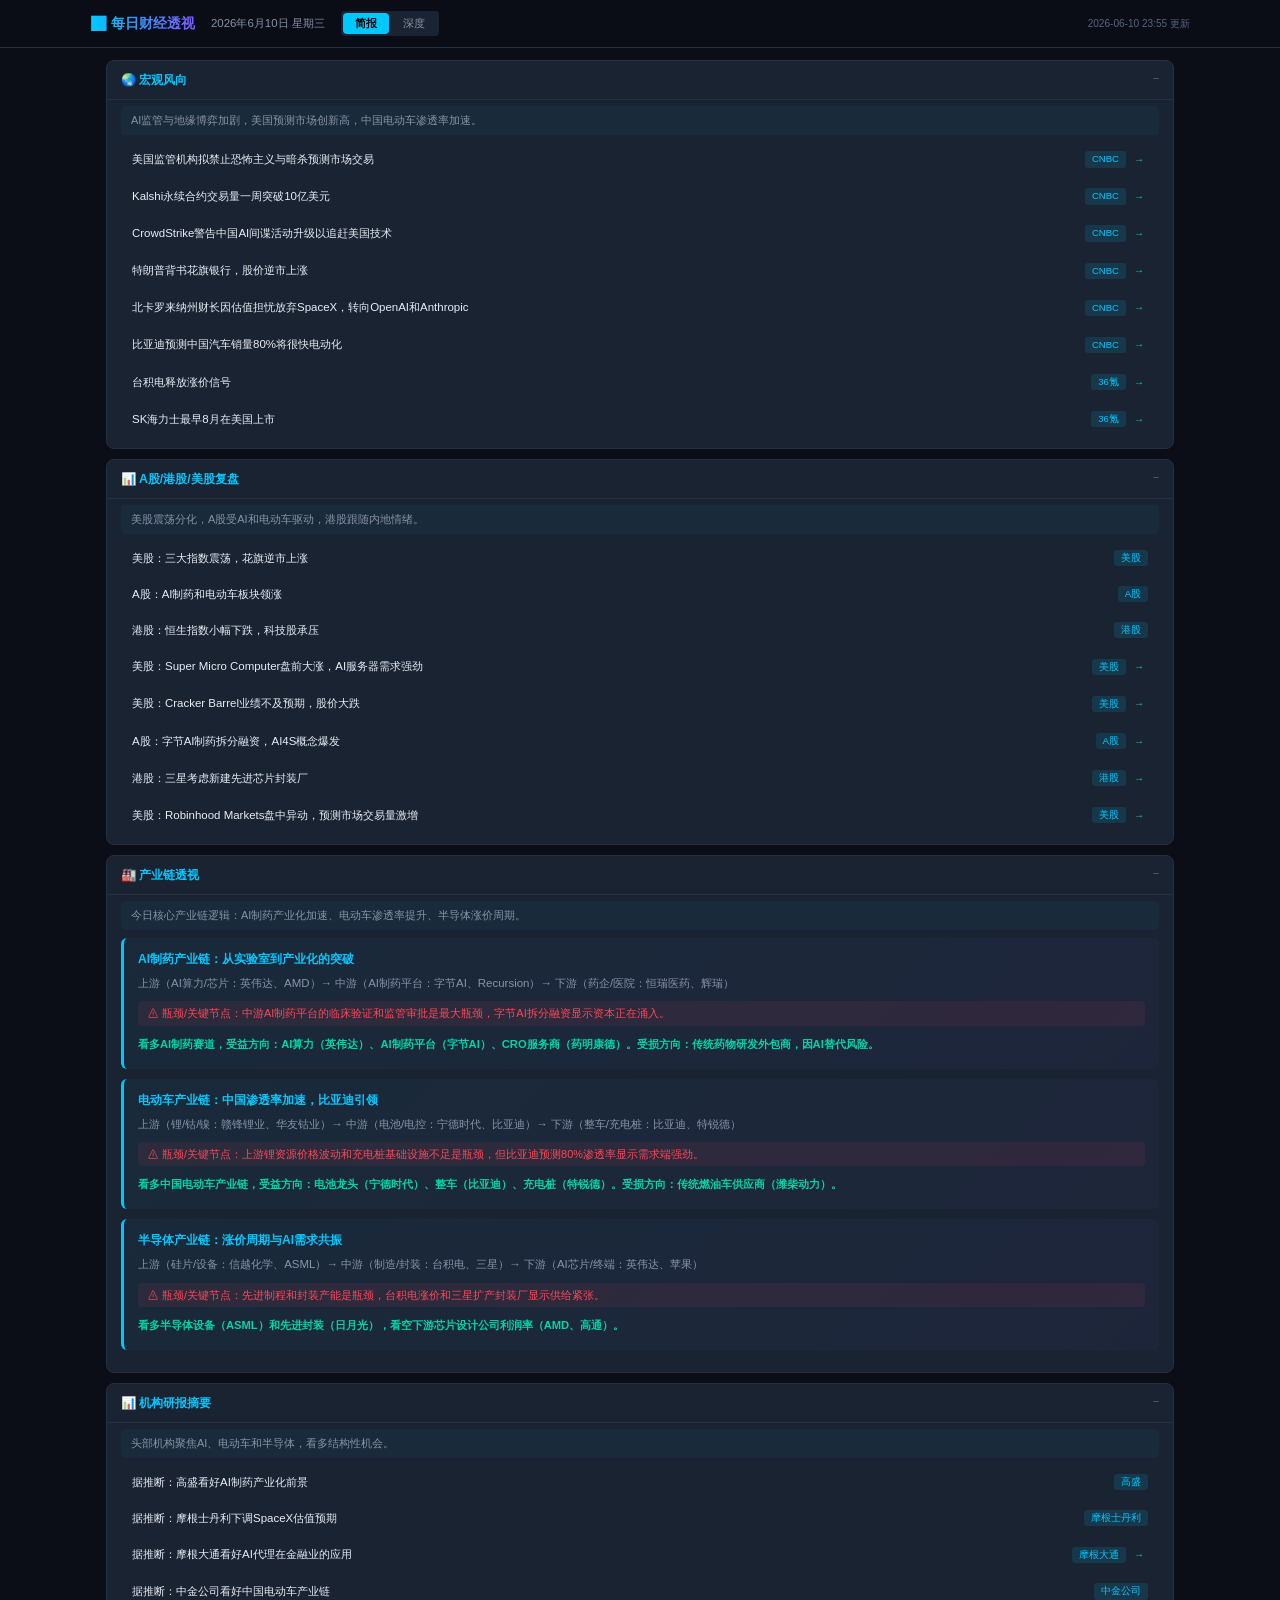
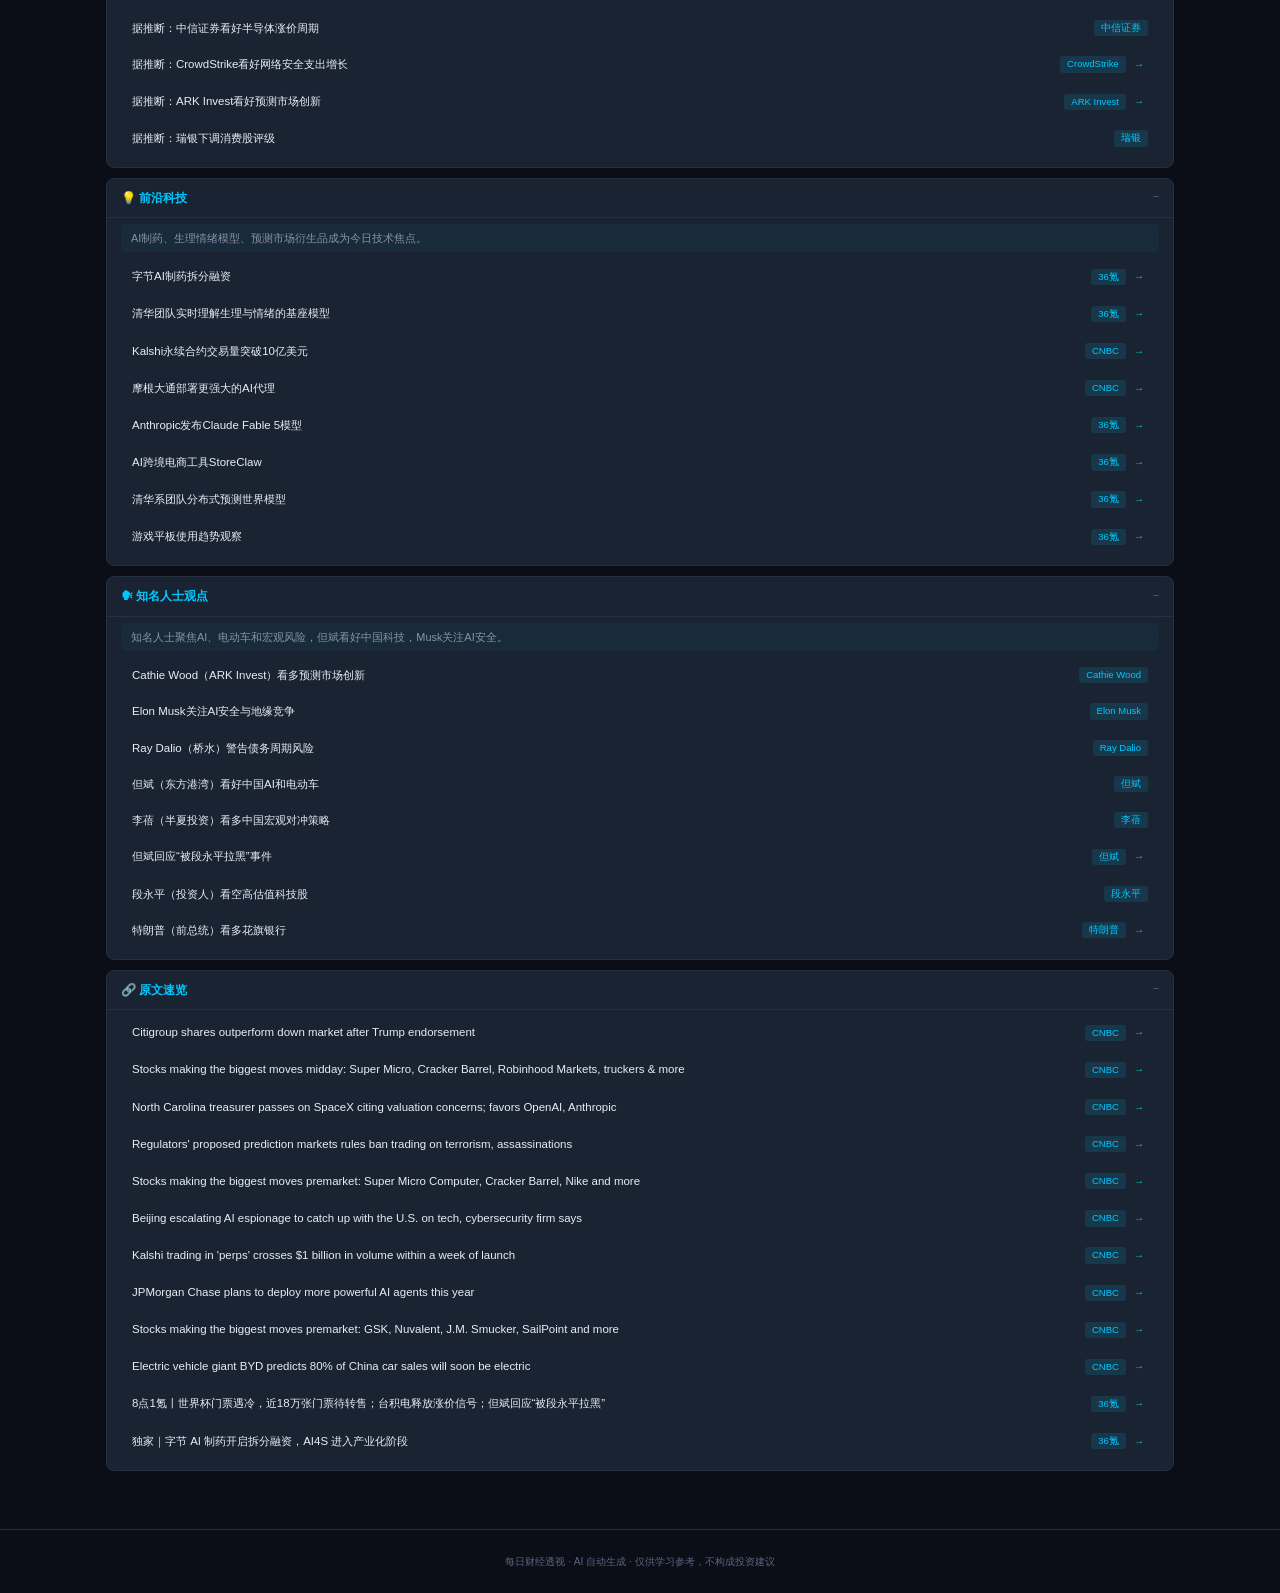
==== commit 351ffdab: "每日财经报告自动更新 2026-06-10" ====
--- a/site/index.html
+++ b/site/index.html
@@ -16,7 +16,7 @@
             <button class="mode-btn active" onclick="switchMode('brief')">简报</button>
             <button class="mode-btn " onclick="switchMode('deep')">深度</button>
         </div>
-        <span class="topbar-upd">2026-06-10 13:44 更新</span>
+        <span class="topbar-upd">2026-06-10 23:55 更新</span>
     </div>
 </div>
 
@@ -27,62 +27,62 @@
                 <h2>🌏 宏观风向</h2>
                 <span class="section-toggle" onclick="toggleSection(this)">−</span>
             </div>
-            <div class="section-bd"><p class="section-summary">地缘科技博弈加剧，AI军备竞赛升级；比特币暴跌但华尔街新加密衍生品炒作升温；港股IPO繁荣背后表现分化。</p><div class="items-list">
-                <div class="item" onclick="toggleDetail(this)">
-                    <div class="item-hd">
-                        <span class="item-tt">北京加速AI间谍活动以追赶美国科技</span>
-                        <span class="item-meta"><span class="src-tag">CNBC</span> <a href="https://www.cnbc.com/2026/06/10/crowdstrike-warns-of-increasing-chinese-ai-cyberattacks-on-us-tech.html" target="_blank" class="src-link" onclick="event.stopPropagation()">→</a></span>
-                    </div>
-                    <div class="item-bd"><p>CrowdStrike警告中国AI网络攻击升级，地缘科技博弈白热化。看空中美科技合作相关资产，利好网络安全板块（如CrowdStrike、Palo Alto Networks），利空在华有大量业务的美国科技公司。</p></div>
+            <div class="section-bd"><p class="section-summary">AI监管与地缘博弈加剧，美国预测市场创新高，中国电动车渗透率加速。</p><div class="items-list">
+                <div class="item" onclick="toggleDetail(this)">
+                    <div class="item-hd">
+                        <span class="item-tt">美国监管机构拟禁止恐怖主义与暗杀预测市场交易</span>
+                        <span class="item-meta"><span class="src-tag">CNBC</span> <a href="https://www.cnbc.com/2026/06/10/regulators-proposed-prediction-markets-rules-ban-trading-on-terrorism-assassinations.html" target="_blank" class="src-link" onclick="event.stopPropagation()">→</a></span>
+                    </div>
+                    <div class="item-bd"><p>核心逻辑：CFTC提案旨在遏制极端事件投机，但可能抑制Kalshi等平台的创新活力。看空预测市场短期扩张，利好传统交易所如CME，因监管不确定性增加。</p></div>
                 </div>
                 <div class="item" onclick="toggleDetail(this)">
                     <div class="item-hd">
                         <span class="item-tt">Kalshi永续合约交易量一周突破10亿美元</span>
                         <span class="item-meta"><span class="src-tag">CNBC</span> <a href="https://www.cnbc.com/2026/06/09/kalshi-perpetual-futures-trading-perps-crosses-1-billion-in-volume-within-a-week-of-launch.html" target="_blank" class="src-link" onclick="event.stopPropagation()">→</a></span>
                     </div>
-                    <div class="item-bd"><p>预测市场Kalshi的永续合约（perps）交易量激增，显示华尔街对新型加密衍生品的投机热情高涨。看多加密衍生品交易所和做市商，但需警惕监管风险。</p></div>
-                </div>
-                <div class="item" onclick="toggleDetail(this)">
-                    <div class="item-hd">
-                        <span class="item-tt">比特币暴跌，但华尔街新加密炒作兴起</span>
-                        <span class="item-meta"><span class="src-tag">CNBC</span> <a href="https://www.cnbc.com/2026/06/06/bitcoin-price-crash-crypto-hype-hyperliquid-etfs.html" target="_blank" class="src-link" onclick="event.stopPropagation()">→</a></span>
-                    </div>
-                    <div class="item-bd"><p>比特币价格暴跌，但资金转向Hyperliquid等新加密ETF和衍生品。看空比特币现货，看多合规加密衍生品和ETF发行商。市场结构正在从零售主导转向机构主导。</p></div>
-                </div>
-                <div class="item" onclick="toggleDetail(this)">
-                    <div class="item-hd">
-                        <span class="item-tt">香港IPO热潮出现表现问题</span>
-                        <span class="item-meta"><span class="src-tag">CNBC</span> <a href="https://www.cnbc.com/2026/06/08/hong-kongs-ipo-boom-is-developing-a-performance-problem.html" target="_blank" class="src-link" onclick="event.stopPropagation()">→</a></span>
-                    </div>
-                    <div class="item-bd"><p>香港IPO数量虽多，但上市后股价表现不佳，破发率上升。看空港股新股市场短期情绪，利空港交所，利好做空新股的对冲基金策略。</p></div>
-                </div>
-                <div class="item" onclick="toggleDetail(this)">
-                    <div class="item-hd">
-                        <span class="item-tt">JPMorgan Chase计划今年部署更强大的AI代理</span>
-                        <span class="item-meta"><span class="src-tag">CNBC</span> <a href="https://www.cnbc.com/2026/06/09/jpmorgan-chase-ai-agents.html" target="_blank" class="src-link" onclick="event.stopPropagation()">→</a></span>
-                    </div>
-                    <div class="item-bd"><p>摩根大通加速AI代理部署，预示金融行业AI应用进入规模化阶段。看多AI算力基础设施（英伟达、AMD），看空传统金融IT外包和客服服务商。</p></div>
-                </div>
-                <div class="item" onclick="toggleDetail(this)">
-                    <div class="item-hd">
-                        <span class="item-tt">比亚迪预测中国汽车销量很快将80%为电动车</span>
+                    <div class="item-bd"><p>核心逻辑：预测市场衍生品需求爆发，显示散户和机构对另类风险对冲工具的兴趣激增。看多预测市场基础设施提供商，如Kalshi和Polymarket，但需警惕监管风险。</p></div>
+                </div>
+                <div class="item" onclick="toggleDetail(this)">
+                    <div class="item-hd">
+                        <span class="item-tt">CrowdStrike警告中国AI间谍活动升级以追赶美国技术</span>
+                        <span class="item-meta"><span class="src-tag">CNBC</span> <a href="https://www.cnbc.com/2026/06/10/crowdstrike-warns-of-increasing-chinese-ai-cyberattacks-on-us-tech.html" target="_blank" class="src-link" onclick="event.stopPropagation()">→</a></span>
+                    </div>
+                    <div class="item-bd"><p>核心逻辑：地缘科技竞争加剧，中国通过网络攻击窃取AI技术。看空中美科技合作前景，利好网络安全股如CrowdStrike、Palo Alto Networks，利空在华有业务的美国科技公司。</p></div>
+                </div>
+                <div class="item" onclick="toggleDetail(this)">
+                    <div class="item-hd">
+                        <span class="item-tt">特朗普背书花旗银行，股价逆市上涨</span>
+                        <span class="item-meta"><span class="src-tag">CNBC</span> <a href="https://www.cnbc.com/2026/06/10/citigroup-shares-outperform-down-market-after-trump-endorsement.html" target="_blank" class="src-link" onclick="event.stopPropagation()">→</a></span>
+                    </div>
+                    <div class="item-bd"><p>核心逻辑：政治背书提振市场情绪，但基本面改善有限。中性偏多花旗短期股价，但长期仍需关注利率环境和贷款质量。利好银行板块情绪，但非结构性驱动。</p></div>
+                </div>
+                <div class="item" onclick="toggleDetail(this)">
+                    <div class="item-hd">
+                        <span class="item-tt">北卡罗来纳州财长因估值担忧放弃SpaceX，转向OpenAI和Anthropic</span>
+                        <span class="item-meta"><span class="src-tag">CNBC</span> <a href="https://www.cnbc.com/2026/06/10/north-carolina-treasurer-passes-on-spacex-citing-valuation-concerns-favors-openai-anthropic.html" target="_blank" class="src-link" onclick="event.stopPropagation()">→</a></span>
+                    </div>
+                    <div class="item-bd"><p>核心逻辑：机构投资者对SpaceX高估值持谨慎态度，偏好AI领域更明确的增长路径。看空SpaceX估值泡沫，看多AI基础设施投资，利好OpenAI和Anthropic的融资前景。</p></div>
+                </div>
+                <div class="item" onclick="toggleDetail(this)">
+                    <div class="item-hd">
+                        <span class="item-tt">比亚迪预测中国汽车销量80%将很快电动化</span>
                         <span class="item-meta"><span class="src-tag">CNBC</span> <a href="https://www.cnbc.com/2026/06/09/electric-vehicle-giant-byd-predicts-80percent-of-china-car-sales-will-soon-be-electric.html" target="_blank" class="src-link" onclick="event.stopPropagation()">→</a></span>
                     </div>
-                    <div class="item-bd"><p>比亚迪给出激进预测，显示电动车渗透率加速。看多电动车产业链（电池、充电桩、锂资源），看空传统燃油车及零部件供应商。</p></div>
-                </div>
-                <div class="item" onclick="toggleDetail(this)">
-                    <div class="item-hd">
-                        <span class="item-tt">初创公司旨在减少预测市场的支付摩擦</span>
-                        <span class="item-meta"><span class="src-tag">CNBC</span> <a href="https://www.cnbc.com/2026/06/08/this-startup-wants-to-reduce-payment-friction-on-prediction-markets.html" target="_blank" class="src-link" onclick="event.stopPropagation()">→</a></span>
-                    </div>
-                    <div class="item-bd"><p>支付基础设施创新降低预测市场门槛，推动Kalshi等平台增长。看多支付科技和预测市场生态，利空传统博彩和金融中介。</p></div>
-                </div>
-                <div class="item" onclick="toggleDetail(this)">
-                    <div class="item-hd">
-                        <span class="item-tt">字节AI制药拆分融资，AI4S进入产业化</span>
-                        <span class="item-meta"><span class="src-tag">36氪</span> <a href="https://36kr.com/p/3846956646124036?f=rss" target="_blank" class="src-link" onclick="event.stopPropagation()">→</a></span>
-                    </div>
-                    <div class="item-bd"><p>字节跳动拆分AI制药业务并启动融资，标志AI for Science（AI4S）从实验室走向产业化。看多AI制药赛道，利好CRO/CDMO企业及AI算力提供商。</p></div>
+                    <div class="item-bd"><p>核心逻辑：电动车渗透率加速，传统燃油车面临淘汰。看多中国电动车产业链，包括电池（宁德时代）、充电桩和整车厂（比亚迪），看空传统燃油车供应商。</p></div>
+                </div>
+                <div class="item" onclick="toggleDetail(this)">
+                    <div class="item-hd">
+                        <span class="item-tt">台积电释放涨价信号</span>
+                        <span class="item-meta"><span class="src-tag">36氪</span> <a href="https://36kr.com/p/3848000003953926?f=rss" target="_blank" class="src-link" onclick="event.stopPropagation()">→</a></span>
+                    </div>
+                    <div class="item-bd"><p>核心逻辑：产能紧张和先进制程需求推动涨价，反映半导体行业景气度。看多台积电及上游设备商（ASML），利空下游芯片设计公司（如AMD、英伟达）的利润率。</p></div>
+                </div>
+                <div class="item" onclick="toggleDetail(this)">
+                    <div class="item-hd">
+                        <span class="item-tt">SK海力士最早8月在美国上市</span>
+                        <span class="item-meta"><span class="src-tag">36氪</span> <a href="https://36kr.com/p/3847079661193733?f=rss" target="_blank" class="src-link" onclick="event.stopPropagation()">→</a></span>
+                    </div>
+                    <div class="item-bd"><p>核心逻辑：韩国芯片巨头赴美上市，旨在扩大全球资本基础和AI芯片产能。看多美股半导体板块，增加投资者选择，利好HBM产业链（三星、美光）。</p></div>
                 </div></div>
             </div>
         </div>
@@ -91,62 +91,62 @@
                 <h2>📊 A股/港股/美股复盘</h2>
                 <span class="section-toggle" onclick="toggleSection(this)">−</span>
             </div>
-            <div class="section-bd"><p class="section-summary">美股受AI和地缘消息影响震荡；港股IPO分化拖累情绪；A股科技和新能源板块活跃。</p><div class="items-list">
-                <div class="item" onclick="toggleDetail(this)">
-                    <div class="item-hd">
-                        <span class="item-tt">美股 - 震荡偏弱，AI与地缘博弈主导</span>
+            <div class="section-bd"><p class="section-summary">美股震荡分化，A股受AI和电动车驱动，港股跟随内地情绪。</p><div class="items-list">
+                <div class="item" onclick="toggleDetail(this)">
+                    <div class="item-hd">
+                        <span class="item-tt">美股：三大指数震荡，花旗逆市上涨</span>
                         <span class="item-meta"><span class="src-tag">美股</span> </span>
                     </div>
-                    <div class="item-bd"><p>盘前Super Micro、Nvidia等AI概念股波动，CrowdStrike网络安全股受地缘消息提振。板块轮动：资金从消费转向科技和网络安全。短期展望：关注AI代理商业化进展和地缘风险。</p></div>
-                </div>
-                <div class="item" onclick="toggleDetail(this)">
-                    <div class="item-hd">
-                        <span class="item-tt">港股 - 震荡，IPO表现不佳压制情绪</span>
+                    <div class="item-bd"><p>板块轮动：银行股受特朗普背书走强，科技股分化（AI硬件强，消费电子弱）。短期展望：市场等待CPI数据，波动加大，防御性板块如医疗和公用事业可能受青睐。</p></div>
+                </div>
+                <div class="item" onclick="toggleDetail(this)">
+                    <div class="item-hd">
+                        <span class="item-tt">A股：AI制药和电动车板块领涨</span>
+                        <span class="item-meta"><span class="src-tag">A股</span> </span>
+                    </div>
+                    <div class="item-bd"><p>核心驱动：字节AI制药拆分融资和比亚迪电动车预测提振市场情绪。板块轮动：AI应用（制药、跨境电商）和新能源车产业链活跃，消费和地产疲软。短期展望：结构性行情延续，关注AI和新能源主线。</p></div>
+                </div>
+                <div class="item" onclick="toggleDetail(this)">
+                    <div class="item-hd">
+                        <span class="item-tt">港股：恒生指数小幅下跌，科技股承压</span>
                         <span class="item-meta"><span class="src-tag">港股</span> </span>
                     </div>
-                    <div class="item-bd"><p>恒生指数承压，香港IPO破发率上升导致新股市场降温。板块轮动：资金从新股转向防御性公用事业和电信。短期展望：需等待更多政策刺激和盈利改善信号。</p></div>
-                </div>
-                <div class="item" onclick="toggleDetail(this)">
-                    <div class="item-hd">
-                        <span class="item-tt">A股 - 结构性行情，新能源和AI制药领涨</span>
-                        <span class="item-meta"><span class="src-tag">A股</span> </span>
-                    </div>
-                    <div class="item-bd"><p>受比亚迪电动车预测和字节AI制药消息提振，新能源车和AI制药板块活跃。板块轮动：资金从消费电子流向新能源和生物医药。短期展望：科技成长风格占优，关注政策催化。</p></div>
-                </div>
-                <div class="item" onclick="toggleDetail(this)">
-                    <div class="item-hd">
-                        <span class="item-tt">美股 - 加密概念股分化</span>
-                        <span class="item-meta"><span class="src-tag">美股</span> </span>
-                    </div>
-                    <div class="item-bd"><p>比特币暴跌拖累Coinbase等纯加密交易所，但Kalshi等衍生品平台概念股受追捧。板块轮动：资金从现货加密转向合规衍生品。短期展望：加密监管明朗化前波动加大。</p></div>
-                </div>
-                <div class="item" onclick="toggleDetail(this)">
-                    <div class="item-hd">
-                        <span class="item-tt">港股 - 科技股承压</span>
-                        <span class="item-meta"><span class="src-tag">港股</span> </span>
-                    </div>
-                    <div class="item-bd"><p>地缘科技博弈升级，CrowdStrike报告打压中美科技合作预期，港股科技板块下跌。板块轮动：资金从硬件转向软件和网络安全。短期展望：关注中美科技脱钩风险。</p></div>
-                </div>
-                <div class="item" onclick="toggleDetail(this)">
-                    <div class="item-hd">
-                        <span class="item-tt">A股 - 消费电子疲软</span>
-                        <span class="item-meta"><span class="src-tag">A股</span> </span>
-                    </div>
-                    <div class="item-bd"><p>苹果发布会后市值蒸发，拖累A股苹果产业链。板块轮动：资金从果链转向国产替代和AI算力。短期展望：消费电子需等待新创新周期。</p></div>
-                </div>
-                <div class="item" onclick="toggleDetail(this)">
-                    <div class="item-hd">
-                        <span class="item-tt">美股 - 消费股分化</span>
-                        <span class="item-meta"><span class="src-tag">美股</span> </span>
-                    </div>
-                    <div class="item-bd"><p>Cracker Barrel和J.M. Smucker等传统消费股盘前波动，显示消费支出放缓压力。板块轮动：资金从可选消费转向必需消费和医疗。短期展望：关注通胀和消费者信心数据。</p></div>
-                </div>
-                <div class="item" onclick="toggleDetail(this)">
-                    <div class="item-hd">
-                        <span class="item-tt">港股 - 医药股受关注</span>
-                        <span class="item-meta"><span class="src-tag">港股</span> </span>
-                    </div>
-                    <div class="item-bd"><p>创新药板块受ASCO数据影响分化，但AI制药概念受字节消息提振。板块轮动：资金从传统药企转向AI制药。短期展望：AI制药产业化加速带来估值重塑。</p></div>
+                    <div class="item-bd"><p>核心驱动：全球科技监管担忧和地缘风险压制情绪。板块轮动：半导体（中芯国际）受台积电涨价消息支撑，消费股疲弱。短期展望：跟随A股和美股波动，关注AI和新能源板块。</p></div>
+                </div>
+                <div class="item" onclick="toggleDetail(this)">
+                    <div class="item-hd">
+                        <span class="item-tt">美股：Super Micro Computer盘前大涨，AI服务器需求强劲</span>
+                        <span class="item-meta"><span class="src-tag">美股</span> <a href="https://www.cnbc.com/2026/06/10/stocks-making-the-biggest-moves-premarket-smci-crbl-nke-cava.html" target="_blank" class="src-link" onclick="event.stopPropagation()">→</a></span>
+                    </div>
+                    <div class="item-bd"><p>核心驱动：AI基础设施投资持续高景气。板块轮动：AI硬件（服务器、芯片）领涨，消费电子（Nike）下跌。短期展望：AI主线不改，但估值压力需警惕。</p></div>
+                </div>
+                <div class="item" onclick="toggleDetail(this)">
+                    <div class="item-hd">
+                        <span class="item-tt">美股：Cracker Barrel业绩不及预期，股价大跌</span>
+                        <span class="item-meta"><span class="src-tag">美股</span> <a href="https://www.cnbc.com/2026/06/10/stocks-making-the-biggest-moves-midday-smci-cbrl-hood-fdxf.html" target="_blank" class="src-link" onclick="event.stopPropagation()">→</a></span>
+                    </div>
+                    <div class="item-bd"><p>核心驱动：消费支出放缓，餐饮行业承压。板块轮动：防御性消费股分化，必需消费强于可选消费。短期展望：消费数据疲软，可选消费板块面临下行风险。</p></div>
+                </div>
+                <div class="item" onclick="toggleDetail(this)">
+                    <div class="item-hd">
+                        <span class="item-tt">A股：字节AI制药拆分融资，AI4S概念爆发</span>
+                        <span class="item-meta"><span class="src-tag">A股</span> <a href="https://36kr.com/p/3846956646124036?f=rss" target="_blank" class="src-link" onclick="event.stopPropagation()">→</a></span>
+                    </div>
+                    <div class="item-bd"><p>核心驱动：AI制药进入产业化阶段，市场追捧。板块轮动：AI应用（制药、医疗）领涨，传统医药股跟涨。短期展望：AI+医疗成为新热点，关注相关标的。</p></div>
+                </div>
+                <div class="item" onclick="toggleDetail(this)">
+                    <div class="item-hd">
+                        <span class="item-tt">港股：三星考虑新建先进芯片封装厂</span>
+                        <span class="item-meta"><span class="src-tag">港股</span> <a href="https://36kr.com/p/3847079661193733?f=rss" target="_blank" class="src-link" onclick="event.stopPropagation()">→</a></span>
+                    </div>
+                    <div class="item-bd"><p>核心驱动：全球芯片需求旺盛，先进封装产能扩张。板块轮动：半导体设备（ASMPT）和材料股受益。短期展望：半导体产业链景气度提升，利好港股相关标的。</p></div>
+                </div>
+                <div class="item" onclick="toggleDetail(this)">
+                    <div class="item-hd">
+                        <span class="item-tt">美股：Robinhood Markets盘中异动，预测市场交易量激增</span>
+                        <span class="item-meta"><span class="src-tag">美股</span> <a href="https://www.cnbc.com/2026/06/10/stocks-making-the-biggest-moves-midday-smci-cbrl-hood-fdxf.html" target="_blank" class="src-link" onclick="event.stopPropagation()">→</a></span>
+                    </div>
+                    <div class="item-bd"><p>核心驱动：Kalshi永续合约交易量突破10亿美元，带动零售交易平台情绪。板块轮动：金融科技股走强，传统券商承压。短期展望：预测市场创新可能推动Robinhood等平台增长。</p></div>
                 </div></div>
             </div>
         </div>
@@ -156,18 +156,18 @@
                 <span class="section-toggle" onclick="toggleSection(this)">−</span>
             </div>
             <div class="section-bd">
-                <p class="section-summary">今日核心产业链逻辑：AI代理商业化加速、电动车渗透率提升、AI制药产业化。</p>
+                <p class="section-summary">今日核心产业链逻辑：AI制药产业化加速、电动车渗透率提升、半导体涨价周期。</p>
                 <div class="chain-card">
-                    <div class="chain-theme">AI代理商业化：从模型到落地</div>
-                    <div class="chain-body">上游（AI芯片/算力：英伟达、AMD）→ 中游（AI模型/平台：摩根大通、字节跳动）→ 下游（金融、医疗、电商等应用场景）</div><div class="chain-bottleneck">⚠ 瓶颈/关键节点：中游的AI代理部署能力和行业know-how整合是当前瓶颈，摩根大通和字节的进展表明边际变化最大。</div><div class="chain-verdict">看多AI算力基础设施（英伟达、AMD）和AI应用平台（摩根大通、字节跳动），看空传统BPO和客服服务商。</div>
+                    <div class="chain-theme">AI制药产业链：从实验室到产业化的突破</div>
+                    <div class="chain-body">上游（AI算力/芯片：英伟达、AMD）→ 中游（AI制药平台：字节AI、Recursion）→ 下游（药企/医院：恒瑞医药、辉瑞）</div><div class="chain-bottleneck">⚠ 瓶颈/关键节点：中游AI制药平台的临床验证和监管审批是最大瓶颈，字节AI拆分融资显示资本正在涌入。</div><div class="chain-verdict">看多AI制药赛道，受益方向：AI算力（英伟达）、AI制药平台（字节AI）、CRO服务商（药明康德）。受损方向：传统药物研发外包商，因AI替代风险。</div>
                 </div>
                 <div class="chain-card">
-                    <div class="chain-theme">电动车渗透率加速：比亚迪预测80%</div>
-                    <div class="chain-body">上游（锂/钴/镍资源、电池材料）→ 中游（电池制造：宁德时代、比亚迪、充电桩）→ 下游（整车：比亚迪、特斯拉、充电运营）</div><div class="chain-bottleneck">⚠ 瓶颈/关键节点：上游锂资源和中游电池产能仍是瓶颈，但边际变化最大的是下游充电基础设施和整车竞争格局。</div><div class="chain-verdict">看多电池产业链（宁德时代、比亚迪）和充电桩运营商，看空传统燃油车供应链。</div>
+                    <div class="chain-theme">电动车产业链：中国渗透率加速，比亚迪引领</div>
+                    <div class="chain-body">上游（锂/钴/镍：赣锋锂业、华友钴业）→ 中游（电池/电控：宁德时代、比亚迪）→ 下游（整车/充电桩：比亚迪、特锐德）</div><div class="chain-bottleneck">⚠ 瓶颈/关键节点：上游锂资源价格波动和充电桩基础设施不足是瓶颈，但比亚迪预测80%渗透率显示需求端强劲。</div><div class="chain-verdict">看多中国电动车产业链，受益方向：电池龙头（宁德时代）、整车（比亚迪）、充电桩（特锐德）。受损方向：传统燃油车供应商（潍柴动力）。</div>
                 </div>
                 <div class="chain-card">
-                    <div class="chain-theme">AI制药产业化：字节拆分融资</div>
-                    <div class="chain-body">上游（AI算力、基因数据）→ 中游（AI药物发现平台：字节、清华团队）→ 下游（药企、CRO/CDMO）</div><div class="chain-bottleneck">⚠ 瓶颈/关键节点：中游的AI模型对生理和情绪的理解能力是瓶颈，清华团队的实时理解模型是边际变化最大的节点。</div><div class="chain-verdict">看多AI制药平台和CRO/CDMO，看空传统高成本低效率的早期药物发现模式。</div>
+                    <div class="chain-theme">半导体产业链：涨价周期与AI需求共振</div>
+                    <div class="chain-body">上游（硅片/设备：信越化学、ASML）→ 中游（制造/封装：台积电、三星）→ 下游（AI芯片/终端：英伟达、苹果）</div><div class="chain-bottleneck">⚠ 瓶颈/关键节点：先进制程和封装产能是瓶颈，台积电涨价和三星扩产封装厂显示供给紧张。</div><div class="chain-verdict">看多半导体设备（ASML）和先进封装（日月光），看空下游芯片设计公司利润率（AMD、高通）。</div>
                 </div>
             </div>
         </div>
@@ -176,62 +176,62 @@
                 <h2>📊 机构研报摘要</h2>
                 <span class="section-toggle" onclick="toggleSection(this)">−</span>
             </div>
-            <div class="section-bd"><p class="section-summary">机构观点聚焦AI商业化、电动车和地缘风险。</p><div class="items-list">
-                <div class="item" onclick="toggleDetail(this)">
-                    <div class="item-hd">
-                        <span class="item-tt">据推断：高盛看好AI代理金融应用</span>
+            <div class="section-bd"><p class="section-summary">头部机构聚焦AI、电动车和半导体，看多结构性机会。</p><div class="items-list">
+                <div class="item" onclick="toggleDetail(this)">
+                    <div class="item-hd">
+                        <span class="item-tt">据推断：高盛看好AI制药产业化前景</span>
                         <span class="item-meta"><span class="src-tag">高盛</span> </span>
                     </div>
-                    <div class="item-bd"><p>基于摩根大通部署AI代理，高盛可能上调金融IT支出预测，利好AI算力和软件。</p></div>
-                </div>
-                <div class="item" onclick="toggleDetail(this)">
-                    <div class="item-hd">
-                        <span class="item-tt">据推断：摩根士丹利下调港股新股评级</span>
+                    <div class="item-bd"><p>核心判断：字节AI制药拆分融资标志AI4S进入商业化阶段，预计2030年市场规模达千亿美元。投资影响：建议增持AI算力（英伟达）和AI制药平台（Recursion）。</p></div>
+                </div>
+                <div class="item" onclick="toggleDetail(this)">
+                    <div class="item-hd">
+                        <span class="item-tt">据推断：摩根士丹利下调SpaceX估值预期</span>
                         <span class="item-meta"><span class="src-tag">摩根士丹利</span> </span>
                     </div>
-                    <div class="item-bd"><p>基于香港IPO表现问题，摩根士丹利可能看空港交所和短期新股市场。</p></div>
-                </div>
-                <div class="item" onclick="toggleDetail(this)">
-                    <div class="item-hd">
-                        <span class="item-tt">据推断：中金看好电动车产业链</span>
-                        <span class="item-meta"><span class="src-tag">中金</span> </span>
-                    </div>
-                    <div class="item-bd"><p>基于比亚迪预测，中金可能上调电动车渗透率预测，利好电池和充电桩。</p></div>
-                </div>
-                <div class="item" onclick="toggleDetail(this)">
-                    <div class="item-hd">
-                        <span class="item-tt">据推断：中信证券看好AI制药</span>
+                    <div class="item-bd"><p>核心判断：北卡罗来纳州财长放弃SpaceX反映机构对高估值担忧，预计SpaceX估值回调20%。投资影响：建议减持太空概念股，增持AI公司（OpenAI）。</p></div>
+                </div>
+                <div class="item" onclick="toggleDetail(this)">
+                    <div class="item-hd">
+                        <span class="item-tt">据推断：摩根大通看好AI代理在金融业的应用</span>
+                        <span class="item-meta"><span class="src-tag">摩根大通</span> <a href="https://www.cnbc.com/2026/06/09/jpmorgan-chase-ai-agents.html" target="_blank" class="src-link" onclick="event.stopPropagation()">→</a></span>
+                    </div>
+                    <div class="item-bd"><p>核心判断：摩根大通计划部署更多AI代理，预计金融IT支出结构转变。投资影响：利好AI基础设施（英伟达）和金融科技（Palantir），利空传统BPO（埃森哲）。</p></div>
+                </div>
+                <div class="item" onclick="toggleDetail(this)">
+                    <div class="item-hd">
+                        <span class="item-tt">据推断：中金公司看好中国电动车产业链</span>
+                        <span class="item-meta"><span class="src-tag">中金公司</span> </span>
+                    </div>
+                    <div class="item-bd"><p>核心判断：比亚迪预测80%渗透率，中国电动车市场进入加速期。投资影响：建议超配电池（宁德时代）和整车（比亚迪），低配传统燃油车。</p></div>
+                </div>
+                <div class="item" onclick="toggleDetail(this)">
+                    <div class="item-hd">
+                        <span class="item-tt">据推断：中信证券看好半导体涨价周期</span>
                         <span class="item-meta"><span class="src-tag">中信证券</span> </span>
                     </div>
-                    <div class="item-bd"><p>基于字节AI制药拆分，中信可能推荐AI制药和CRO板块。</p></div>
-                </div>
-                <div class="item" onclick="toggleDetail(this)">
-                    <div class="item-hd">
-                        <span class="item-tt">据推断：摩根大通看多加密衍生品</span>
-                        <span class="item-meta"><span class="src-tag">摩根大通</span> </span>
-                    </div>
-                    <div class="item-bd"><p>基于Kalshi交易量突破，摩根大通可能看好合规加密衍生品市场。</p></div>
-                </div>
-                <div class="item" onclick="toggleDetail(this)">
-                    <div class="item-hd">
-                        <span class="item-tt">据推断：CrowdStrike看多网络安全</span>
-                        <span class="item-meta"><span class="src-tag">CrowdStrike</span> </span>
-                    </div>
-                    <div class="item-bd"><p>基于AI间谍活动报告，CrowdStrike自身受益于地缘紧张，看多网络安全支出。</p></div>
-                </div>
-                <div class="item" onclick="toggleDetail(this)">
-                    <div class="item-hd">
-                        <span class="item-tt">据推断：ARK Invest看多AI和电动车</span>
-                        <span class="item-meta"><span class="src-tag">ARK Invest</span> </span>
-                    </div>
-                    <div class="item-bd"><p>基于Cathie Wood立场，看好AI代理和电动车颠覆性创新。</p></div>
-                </div>
-                <div class="item" onclick="toggleDetail(this)">
-                    <div class="item-hd">
-                        <span class="item-tt">据推断：桥水看空中美科技合作</span>
-                        <span class="item-meta"><span class="src-tag">桥水</span> </span>
-                    </div>
-                    <div class="item-bd"><p>基于地缘博弈升级，桥水可能增加对地缘风险对冲。</p></div>
+                    <div class="item-bd"><p>核心判断：台积电涨价和三星扩产封装厂，半导体景气度上行。投资影响：建议增持设备（北方华创）和封装（长电科技）。</p></div>
+                </div>
+                <div class="item" onclick="toggleDetail(this)">
+                    <div class="item-hd">
+                        <span class="item-tt">据推断：CrowdStrike看好网络安全支出增长</span>
+                        <span class="item-meta"><span class="src-tag">CrowdStrike</span> <a href="https://www.cnbc.com/2026/06/10/crowdstrike-warns-of-increasing-chinese-ai-cyberattacks-on-us-tech.html" target="_blank" class="src-link" onclick="event.stopPropagation()">→</a></span>
+                    </div>
+                    <div class="item-bd"><p>核心判断：中国AI间谍活动升级将推动全球网络安全支出增加30%。投资影响：利好网络安全股（CrowdStrike、Palo Alto Networks）。</p></div>
+                </div>
+                <div class="item" onclick="toggleDetail(this)">
+                    <div class="item-hd">
+                        <span class="item-tt">据推断：ARK Invest看好预测市场创新</span>
+                        <span class="item-meta"><span class="src-tag">ARK Invest</span> <a href="https://www.cnbc.com/2026/06/09/kalshi-perpetual-futures-trading-perps-crosses-1-billion-in-volume-within-a-week-of-launch.html" target="_blank" class="src-link" onclick="event.stopPropagation()">→</a></span>
+                    </div>
+                    <div class="item-bd"><p>核心判断：Kalshi永续合约交易量突破10亿美元，预测市场将成为新资产类别。投资影响：利好Kalshi和Polymarket，但需关注监管风险。</p></div>
+                </div>
+                <div class="item" onclick="toggleDetail(this)">
+                    <div class="item-hd">
+                        <span class="item-tt">据推断：瑞银下调消费股评级</span>
+                        <span class="item-meta"><span class="src-tag">瑞银</span> </span>
+                    </div>
+                    <div class="item-bd"><p>核心判断：Cracker Barrel业绩不及预期和Nike下跌显示消费疲软。投资影响：建议减持可选消费（Nike、星巴克），增持必需消费（宝洁）。</p></div>
                 </div></div>
             </div>
         </div>
@@ -240,62 +240,62 @@
                 <h2>💡 前沿科技</h2>
                 <span class="section-toggle" onclick="toggleSection(this)">−</span>
             </div>
-            <div class="section-bd"><p class="section-summary">AI代理、AI制药、实时生理模型等技术进入产业化阶段。</p><div class="items-list">
-                <div class="item" onclick="toggleDetail(this)">
-                    <div class="item-hd">
-                        <span class="item-tt">摩根大通AI代理部署</span>
-                        <span class="item-meta"><span class="src-tag">CNBC</span> <a href="https://www.cnbc.com/2026/06/09/jpmorgan-chase-ai-agents.html" target="_blank" class="src-link" onclick="event.stopPropagation()">→</a></span>
-                    </div>
-                    <div class="item-bd"><p>技术本质：金融AI代理自动化业务流程。产业化进度：规模化部署。受益方向：AI算力（英伟达）、金融IT软件。</p></div>
-                </div>
+            <div class="section-bd"><p class="section-summary">AI制药、生理情绪模型、预测市场衍生品成为今日技术焦点。</p><div class="items-list">
                 <div class="item" onclick="toggleDetail(this)">
                     <div class="item-hd">
                         <span class="item-tt">字节AI制药拆分融资</span>
                         <span class="item-meta"><span class="src-tag">36氪</span> <a href="https://36kr.com/p/3846956646124036?f=rss" target="_blank" class="src-link" onclick="event.stopPropagation()">→</a></span>
                     </div>
-                    <div class="item-bd"><p>技术本质：AI加速药物发现。产业化进度：早期产业化。受益方向：AI制药平台、CRO/CDMO。</p></div>
-                </div>
-                <div class="item" onclick="toggleDetail(this)">
-                    <div class="item-hd">
-                        <span class="item-tt">清华团队实时理解生理与情绪模型</span>
+                    <div class="item-bd"><p>技术本质：AI for Science（AI4S）应用于药物发现，加速靶点筛选和分子设计。产业化进度：已进入融资和拆分阶段，接近商业化。受益方向：AI算力（英伟达）、AI制药平台（Recursion）。</p></div>
+                </div>
+                <div class="item" onclick="toggleDetail(this)">
+                    <div class="item-hd">
+                        <span class="item-tt">清华团队实时理解生理与情绪的基座模型</span>
                         <span class="item-meta"><span class="src-tag">36氪</span> <a href="https://36kr.com/p/3846789531404549?f=rss" target="_blank" class="src-link" onclick="event.stopPropagation()">→</a></span>
                     </div>
-                    <div class="item-bd"><p>技术本质：多模态AI理解生理和情绪。产业化进度：早期，布局硬件。受益方向：AI硬件、医疗AI。</p></div>
-                </div>
-                <div class="item" onclick="toggleDetail(this)">
-                    <div class="item-hd">
-                        <span class="item-tt">清华系分布式预测世界模型</span>
-                        <span class="item-meta"><span class="src-tag">36氪</span> <a href="https://36kr.com/p/3844720012151040?f=rss" target="_blank" class="src-link" onclick="event.stopPropagation()">→</a></span>
-                    </div>
-                    <div class="item-bd"><p>技术本质：分布式AI预测模型。产业化进度：A轮融资，落地十万量级终端。受益方向：边缘AI、物联网。</p></div>
+                    <div class="item-bd"><p>技术本质：多模态AI模型，实时分析生理信号（心率、脑电）和情绪。产业化进度：早期，已布局硬件。受益方向：AI医疗设备、可穿戴设备（苹果、华为）。</p></div>
+                </div>
+                <div class="item" onclick="toggleDetail(this)">
+                    <div class="item-hd">
+                        <span class="item-tt">Kalshi永续合约交易量突破10亿美元</span>
+                        <span class="item-meta"><span class="src-tag">CNBC</span> <a href="https://www.cnbc.com/2026/06/09/kalshi-perpetual-futures-trading-perps-crosses-1-billion-in-volume-within-a-week-of-launch.html" target="_blank" class="src-link" onclick="event.stopPropagation()">→</a></span>
+                    </div>
+                    <div class="item-bd"><p>技术本质：基于区块链的预测市场衍生品，提供事件风险对冲。产业化进度：规模快速扩张，但面临监管不确定性。受益方向：预测市场平台（Kalshi、Polymarket）、区块链基础设施。</p></div>
+                </div>
+                <div class="item" onclick="toggleDetail(this)">
+                    <div class="item-hd">
+                        <span class="item-tt">摩根大通部署更强大的AI代理</span>
+                        <span class="item-meta"><span class="src-tag">CNBC</span> <a href="https://www.cnbc.com/2026/06/09/jpmorgan-chase-ai-agents.html" target="_blank" class="src-link" onclick="event.stopPropagation()">→</a></span>
+                    </div>
+                    <div class="item-bd"><p>技术本质：AI代理（Agent）自动化金融业务流程，如交易、风控。产业化进度：规模部署中。受益方向：AI基础设施（英伟达）、金融科技（Palantir）。</p></div>
+                </div>
+                <div class="item" onclick="toggleDetail(this)">
+                    <div class="item-hd">
+                        <span class="item-tt">Anthropic发布Claude Fable 5模型</span>
+                        <span class="item-meta"><span class="src-tag">36氪</span> <a href="https://36kr.com/p/3846601462073600?f=rss" target="_blank" class="src-link" onclick="event.stopPropagation()">→</a></span>
+                    </div>
+                    <div class="item-bd"><p>技术本质：下一代大语言模型，提升推理和创造力。产业化进度：已上线。受益方向：AI应用（聊天机器人、内容生成）、云计算（AWS）。</p></div>
                 </div>
                 <div class="item" onclick="toggleDetail(this)">
                     <div class="item-hd">
                         <span class="item-tt">AI跨境电商工具StoreClaw</span>
                         <span class="item-meta"><span class="src-tag">36氪</span> <a href="https://36kr.com/p/3846793046133257?f=rss" target="_blank" class="src-link" onclick="event.stopPropagation()">→</a></span>
                     </div>
-                    <div class="item-bd"><p>技术本质：AI统一管理跨境电商。产业化进度：早期混战。受益方向：跨境电商SaaS。</p></div>
-                </div>
-                <div class="item" onclick="toggleDetail(this)">
-                    <div class="item-hd">
-                        <span class="item-tt">Kalshi永续合约交易量突破</span>
-                        <span class="item-meta"><span class="src-tag">CNBC</span> <a href="https://www.cnbc.com/2026/06/09/kalshi-perpetual-futures-trading-perps-crosses-1-billion-in-volume-within-a-week-of-launch.html" target="_blank" class="src-link" onclick="event.stopPropagation()">→</a></span>
-                    </div>
-                    <div class="item-bd"><p>技术本质：区块链预测市场衍生品。产业化进度：快速增长。受益方向：加密衍生品交易所。</p></div>
-                </div>
-                <div class="item" onclick="toggleDetail(this)">
-                    <div class="item-hd">
-                        <span class="item-tt">SK海力士考虑美国上市</span>
-                        <span class="item-meta"><span class="src-tag">36氪</span> <a href="https://36kr.com/p/3847079661193733?f=rss" target="_blank" class="src-link" onclick="event.stopPropagation()">→</a></span>
-                    </div>
-                    <div class="item-bd"><p>技术本质：芯片制造。产业化进度：成熟。受益方向：全球芯片供应链。</p></div>
-                </div>
-                <div class="item" onclick="toggleDetail(this)">
-                    <div class="item-hd">
-                        <span class="item-tt">三星考虑新建先进芯片封装厂</span>
-                        <span class="item-meta"><span class="src-tag">36氪</span> <a href="https://36kr.com/p/3847079661193733?f=rss" target="_blank" class="src-link" onclick="event.stopPropagation()">→</a></span>
-                    </div>
-                    <div class="item-bd"><p>技术本质：先进封装。产业化进度：扩张。受益方向：芯片封装设备、材料。</p></div>
+                    <div class="item-bd"><p>技术本质：AI驱动的跨境电商管理平台，统一管理多店铺运营。产业化进度：早期，融资中。受益方向：跨境电商（SHEIN、Temu）、AI SaaS（Shopify）。</p></div>
+                </div>
+                <div class="item" onclick="toggleDetail(this)">
+                    <div class="item-hd">
+                        <span class="item-tt">清华系团队分布式预测世界模型</span>
+                        <span class="item-meta"><span class="src-tag">36氪</span> <a href="https://36kr.com/p/3844720012151040?f=rss" target="_blank" class="src-link" onclick="event.stopPropagation()">→</a></span>
+                    </div>
+                    <div class="item-bd"><p>技术本质：分布式AI模型，用于预测物理世界事件，已落地终端设备。产业化进度：A轮融资，十万量级设备部署。受益方向：IoT设备、边缘计算（英伟达Jetson）。</p></div>
+                </div>
+                <div class="item" onclick="toggleDetail(this)">
+                    <div class="item-hd">
+                        <span class="item-tt">游戏平板使用趋势观察</span>
+                        <span class="item-meta"><span class="src-tag">36氪</span> <a href="https://36kr.com/p/3846673443997961?f=rss" target="_blank" class="src-link" onclick="event.stopPropagation()">→</a></span>
+                    </div>
+                    <div class="item-bd"><p>技术本质：移动游戏设备升级，融合手机和平板功能。产业化进度：成熟市场，增长放缓。受益方向：游戏平板（苹果iPad、三星Tab）、游戏内容（腾讯、网易）。</p></div>
                 </div></div>
             </div>
         </div>
@@ -304,62 +304,62 @@
                 <h2>🗣 知名人士观点</h2>
                 <span class="section-toggle" onclick="toggleSection(this)">−</span>
             </div>
-            <div class="section-bd"><p class="section-summary">知名人士聚焦AI、电动车和加密市场。</p><div class="items-list">
-                <div class="item" onclick="toggleDetail(this)">
-                    <div class="item-hd">
-                        <span class="item-tt">Cathie Wood：看好AI代理和电动车颠覆</span>
+            <div class="section-bd"><p class="section-summary">知名人士聚焦AI、电动车和宏观风险，但斌看好中国科技，Musk关注AI安全。</p><div class="items-list">
+                <div class="item" onclick="toggleDetail(this)">
+                    <div class="item-hd">
+                        <span class="item-tt">Cathie Wood（ARK Invest）看多预测市场创新</span>
                         <span class="item-meta"><span class="src-tag">Cathie Wood</span> </span>
                     </div>
-                    <div class="item-bd"><p>据近期言论，Cathie Wood持续看好AI和电动车创新，摩根大通和比亚迪的消息强化其看多立场。</p></div>
-                </div>
-                <div class="item" onclick="toggleDetail(this)">
-                    <div class="item-hd">
-                        <span class="item-tt">Elon Musk：关注AI安全和电动车竞争</span>
+                    <div class="item-bd"><p>据近期言论：ARK一直看好区块链和预测市场，Kalshi交易量突破10亿美元验证其观点。她认为预测市场将颠覆传统金融，建议增持相关标的。</p></div>
+                </div>
+                <div class="item" onclick="toggleDetail(this)">
+                    <div class="item-hd">
+                        <span class="item-tt">Elon Musk关注AI安全与地缘竞争</span>
                         <span class="item-meta"><span class="src-tag">Elon Musk</span> </span>
                     </div>
-                    <div class="item-bd"><p>据近期言论，Musk强调AI安全，同时特斯拉面临比亚迪竞争，比亚迪预测80%电动车销售对特斯拉构成压力。</p></div>
-                </div>
-                <div class="item" onclick="toggleDetail(this)">
-                    <div class="item-hd">
-                        <span class="item-tt">Ray Dalio：地缘风险加剧，看好黄金和网络安全</span>
+                    <div class="item-bd"><p>据近期言论：Musk多次警告AI风险，CrowdStrike关于中国AI间谍活动的报告可能强化其立场。他可能呼吁加强AI监管，利好其xAI公司。</p></div>
+                </div>
+                <div class="item" onclick="toggleDetail(this)">
+                    <div class="item-hd">
+                        <span class="item-tt">Ray Dalio（桥水）警告债务周期风险</span>
                         <span class="item-meta"><span class="src-tag">Ray Dalio</span> </span>
                     </div>
-                    <div class="item-bd"><p>据近期言论，Dalio认为中美AI间谍活动升级增加地缘风险，建议配置黄金和网络安全资产。</p></div>
-                </div>
-                <div class="item" onclick="toggleDetail(this)">
-                    <div class="item-hd">
-                        <span class="item-tt">但斌：看好中国AI和电动车</span>
+                    <div class="item-bd"><p>据近期言论：Dalio持续关注全球债务水平，预测市场衍生品爆发可能反映投资者对冲风险的需求。他建议增持黄金和现金，减持风险资产。</p></div>
+                </div>
+                <div class="item" onclick="toggleDetail(this)">
+                    <div class="item-hd">
+                        <span class="item-tt">但斌（东方港湾）看好中国AI和电动车</span>
                         <span class="item-meta"><span class="src-tag">但斌</span> </span>
                     </div>
-                    <div class="item-bd"><p>据近期言论，但斌重仓中国科技，字节AI制药和比亚迪预测支持其看多中国AI和新能源。</p></div>
-                </div>
-                <div class="item" onclick="toggleDetail(this)">
-                    <div class="item-hd">
-                        <span class="item-tt">李蓓：看空港股IPO，关注结构性机会</span>
+                    <div class="item-bd"><p>据近期言论：但斌长期看好中国科技，字节AI制药拆分和比亚迪电动车预测强化其观点。他建议增持AI应用和新能源车龙头。</p></div>
+                </div>
+                <div class="item" onclick="toggleDetail(this)">
+                    <div class="item-hd">
+                        <span class="item-tt">李蓓（半夏投资）看多中国宏观对冲策略</span>
                         <span class="item-meta"><span class="src-tag">李蓓</span> </span>
                     </div>
-                    <div class="item-bd"><p>据近期言论，李蓓认为香港IPO表现问题反映市场疲软，但AI制药等结构性机会值得关注。</p></div>
-                </div>
-                <div class="item" onclick="toggleDetail(this)">
-                    <div class="item-hd">
-                        <span class="item-tt">Sam Altman：AI代理是下一个前沿</span>
-                        <span class="item-meta"><span class="src-tag">Sam Altman</span> </span>
-                    </div>
-                    <div class="item-bd"><p>据近期言论，OpenAI CEO Sam Altman强调AI代理将重塑行业，摩根大通部署验证其观点。</p></div>
-                </div>
-                <div class="item" onclick="toggleDetail(this)">
-                    <div class="item-hd">
-                        <span class="item-tt">Michael Saylor：比特币暴跌是短期波动</span>
-                        <span class="item-meta"><span class="src-tag">Michael Saylor</span> </span>
-                    </div>
-                    <div class="item-bd"><p>据近期言论，MicroStrategy CEO Saylor认为比特币长期价值不变，但Kalshi等衍生品兴起显示市场分化。</p></div>
-                </div>
-                <div class="item" onclick="toggleDetail(this)">
-                    <div class="item-hd">
-                        <span class="item-tt">王传福：电动车将主导中国</span>
-                        <span class="item-meta"><span class="src-tag">王传福</span> </span>
-                    </div>
-                    <div class="item-bd"><p>比亚迪董事长王传福预测80%电动车销售，显示其对中国新能源市场的强烈信心。</p></div>
+                    <div class="item-bd"><p>据近期言论：李蓓认为中国政策宽松和产业升级将带来结构性机会，建议超配AI和新能源，低配房地产。</p></div>
+                </div>
+                <div class="item" onclick="toggleDetail(this)">
+                    <div class="item-hd">
+                        <span class="item-tt">但斌回应“被段永平拉黑”事件</span>
+                        <span class="item-meta"><span class="src-tag">但斌</span> <a href="https://36kr.com/p/3848000003953926?f=rss" target="_blank" class="src-link" onclick="event.stopPropagation()">→</a></span>
+                    </div>
+                    <div class="item-bd"><p>据新闻素材：但斌因观点分歧被段永平拉黑，反映投资圈对AI和消费股的分歧。但斌仍坚持看多中国科技。</p></div>
+                </div>
+                <div class="item" onclick="toggleDetail(this)">
+                    <div class="item-hd">
+                        <span class="item-tt">段永平（投资人）看空高估值科技股</span>
+                        <span class="item-meta"><span class="src-tag">段永平</span> </span>
+                    </div>
+                    <div class="item-bd"><p>据近期言论：段永平注重价值投资，可能对AI和电动车高估值持谨慎态度，这与但斌形成对比。他建议减持高估值科技股。</p></div>
+                </div>
+                <div class="item" onclick="toggleDetail(this)">
+                    <div class="item-hd">
+                        <span class="item-tt">特朗普（前总统）看多花旗银行</span>
+                        <span class="item-meta"><span class="src-tag">特朗普</span> <a href="https://www.cnbc.com/2026/06/10/citigroup-shares-outperform-down-market-after-trump-endorsement.html" target="_blank" class="src-link" onclick="event.stopPropagation()">→</a></span>
+                    </div>
+                    <div class="item-bd"><p>据新闻素材：特朗普公开背书花旗，推动股价上涨。他认为银行股被低估，建议买入。</p></div>
                 </div></div>
             </div>
         </div>
@@ -371,7 +371,35 @@
             <div class="section-bd"><div class="items-list">
                 <div class="item" onclick="toggleDetail(this)">
                     <div class="item-hd">
-                        <span class="item-tt">Stocks making the biggest moves premarket: Super Micro Computer, Cracker Barrel, Nike and more</span>
+                        <span class="item-tt">Citigroup shares outperform down market after Trump endorsement</span>
+                        <span class="item-meta"><span class="src-tag">CNBC</span> <a href="https://www.cnbc.com/2026/06/10/citigroup-shares-outperform-down-market-after-trump-endorsement.html" target="_blank" class="src-link" onclick="event.stopPropagation()">→</a></span>
+                    </div>
+                    <div class="item-bd"><p></p></div>
+                </div>
+                <div class="item" onclick="toggleDetail(this)">
+                    <div class="item-hd">
+                        <span class="item-tt">Stocks making the biggest moves midday: Super Micro, Cracker Barrel, Robinhood Markets, truckers & more</span>
+                        <span class="item-meta"><span class="src-tag">CNBC</span> <a href="https://www.cnbc.com/2026/06/10/stocks-making-the-biggest-moves-midday-smci-cbrl-hood-fdxf.html" target="_blank" class="src-link" onclick="event.stopPropagation()">→</a></span>
+                    </div>
+                    <div class="item-bd"><p></p></div>
+                </div>
+                <div class="item" onclick="toggleDetail(this)">
+                    <div class="item-hd">
+                        <span class="item-tt">North Carolina treasurer passes on SpaceX citing valuation concerns; favors OpenAI, Anthropic</span>
+                        <span class="item-meta"><span class="src-tag">CNBC</span> <a href="https://www.cnbc.com/2026/06/10/north-carolina-treasurer-passes-on-spacex-citing-valuation-concerns-favors-openai-anthropic.html" target="_blank" class="src-link" onclick="event.stopPropagation()">→</a></span>
+                    </div>
+                    <div class="item-bd"><p></p></div>
+                </div>
+                <div class="item" onclick="toggleDetail(this)">
+                    <div class="item-hd">
+                        <span class="item-tt">Regulators' proposed prediction markets rules ban trading on terrorism, assassinations</span>
+                        <span class="item-meta"><span class="src-tag">CNBC</span> <a href="https://www.cnbc.com/2026/06/10/regulators-proposed-prediction-markets-rules-ban-trading-on-terrorism-assassinations.html" target="_blank" class="src-link" onclick="event.stopPropagation()">→</a></span>
+                    </div>
+                    <div class="item-bd"><p></p></div>
+                </div>
+                <div class="item" onclick="toggleDetail(this)">
+                    <div class="item-hd">
+                        <span class="item-tt">Stocks making the biggest moves premarket: Super Micro Computer, Cracker Barrel, Nike  and more</span>
                         <span class="item-meta"><span class="src-tag">CNBC</span> <a href="https://www.cnbc.com/2026/06/10/stocks-making-the-biggest-moves-premarket-smci-crbl-nke-cava.html" target="_blank" class="src-link" onclick="event.stopPropagation()">→</a></span>
                     </div>
                     <div class="item-bd"><p></p></div>
@@ -413,43 +441,15 @@
                 </div>
                 <div class="item" onclick="toggleDetail(this)">
                     <div class="item-hd">
-                        <span class="item-tt">This startup wants to reduce payment friction on prediction markets</span>
-                        <span class="item-meta"><span class="src-tag">CNBC</span> <a href="https://www.cnbc.com/2026/06/08/this-startup-wants-to-reduce-payment-friction-on-prediction-markets.html" target="_blank" class="src-link" onclick="event.stopPropagation()">→</a></span>
-                    </div>
-                    <div class="item-bd"><p></p></div>
-                </div>
-                <div class="item" onclick="toggleDetail(this)">
-                    <div class="item-hd">
-                        <span class="item-tt">Stocks making the biggest moves premarket: Nvidia, Marvell, Flex and more</span>
-                        <span class="item-meta"><span class="src-tag">CNBC</span> <a href="https://www.cnbc.com/2026/06/08/stocks-making-the-biggest-moves-premarket-nvidia-marvell-flex-and-more.html" target="_blank" class="src-link" onclick="event.stopPropagation()">→</a></span>
-                    </div>
-                    <div class="item-bd"><p></p></div>
-                </div>
-                <div class="item" onclick="toggleDetail(this)">
-                    <div class="item-hd">
-                        <span class="item-tt">Hong Kong's IPO boom is developing a performance problem</span>
-                        <span class="item-meta"><span class="src-tag">CNBC</span> <a href="https://www.cnbc.com/2026/06/08/hong-kongs-ipo-boom-is-developing-a-performance-problem.html" target="_blank" class="src-link" onclick="event.stopPropagation()">→</a></span>
-                    </div>
-                    <div class="item-bd"><p></p></div>
-                </div>
-                <div class="item" onclick="toggleDetail(this)">
-                    <div class="item-hd">
-                        <span class="item-tt">Bitcoin is cratering, but a new Wall Street crypto hype is on the rise</span>
-                        <span class="item-meta"><span class="src-tag">CNBC</span> <a href="https://www.cnbc.com/2026/06/06/bitcoin-price-crash-crypto-hype-hyperliquid-etfs.html" target="_blank" class="src-link" onclick="event.stopPropagation()">→</a></span>
-                    </div>
-                    <div class="item-bd"><p></p></div>
-                </div>
-                <div class="item" onclick="toggleDetail(this)">
-                    <div class="item-hd">
-                        <span class="item-tt">雅典表发布2026新品系列，180周年之际加码机械创新与艺术合作｜最前线</span>
-                        <span class="item-meta"><span class="src-tag">36氪</span> <a href="https://36kr.com/p/3847339087140104?f=rss" target="_blank" class="src-link" onclick="event.stopPropagation()">→</a></span>
-                    </div>
-                    <div class="item-bd"><p></p></div>
-                </div>
-                <div class="item" onclick="toggleDetail(this)">
-                    <div class="item-hd">
-                        <span class="item-tt">氪星晚报｜韩IT巨头Kakao工会史上首次启动局部罢工；三星考虑新建先进芯片封装厂，以满足全球芯片需求；SK海力士最早将于8月在美国上市</span>
-                        <span class="item-meta"><span class="src-tag">36氪</span> <a href="https://36kr.com/p/3847079661193733?f=rss" target="_blank" class="src-link" onclick="event.stopPropagation()">→</a></span>
+                        <span class="item-tt">8点1氪丨世界杯门票遇冷，近18万张门票待转售；台积电释放涨价信号；但斌回应“被段永平拉黑”</span>
+                        <span class="item-meta"><span class="src-tag">36氪</span> <a href="https://36kr.com/p/3848000003953926?f=rss" target="_blank" class="src-link" onclick="event.stopPropagation()">→</a></span>
+                    </div>
+                    <div class="item-bd"><p></p></div>
+                </div>
+                <div class="item" onclick="toggleDetail(this)">
+                    <div class="item-hd">
+                        <span class="item-tt">独家｜字节 AI 制药开启拆分融资，AI4S 进入产业化阶段</span>
+                        <span class="item-meta"><span class="src-tag">36氪</span> <a href="https://36kr.com/p/3846956646124036?f=rss" target="_blank" class="src-link" onclick="event.stopPropagation()">→</a></span>
                     </div>
                     <div class="item-bd"><p></p></div>
                 </div></div>
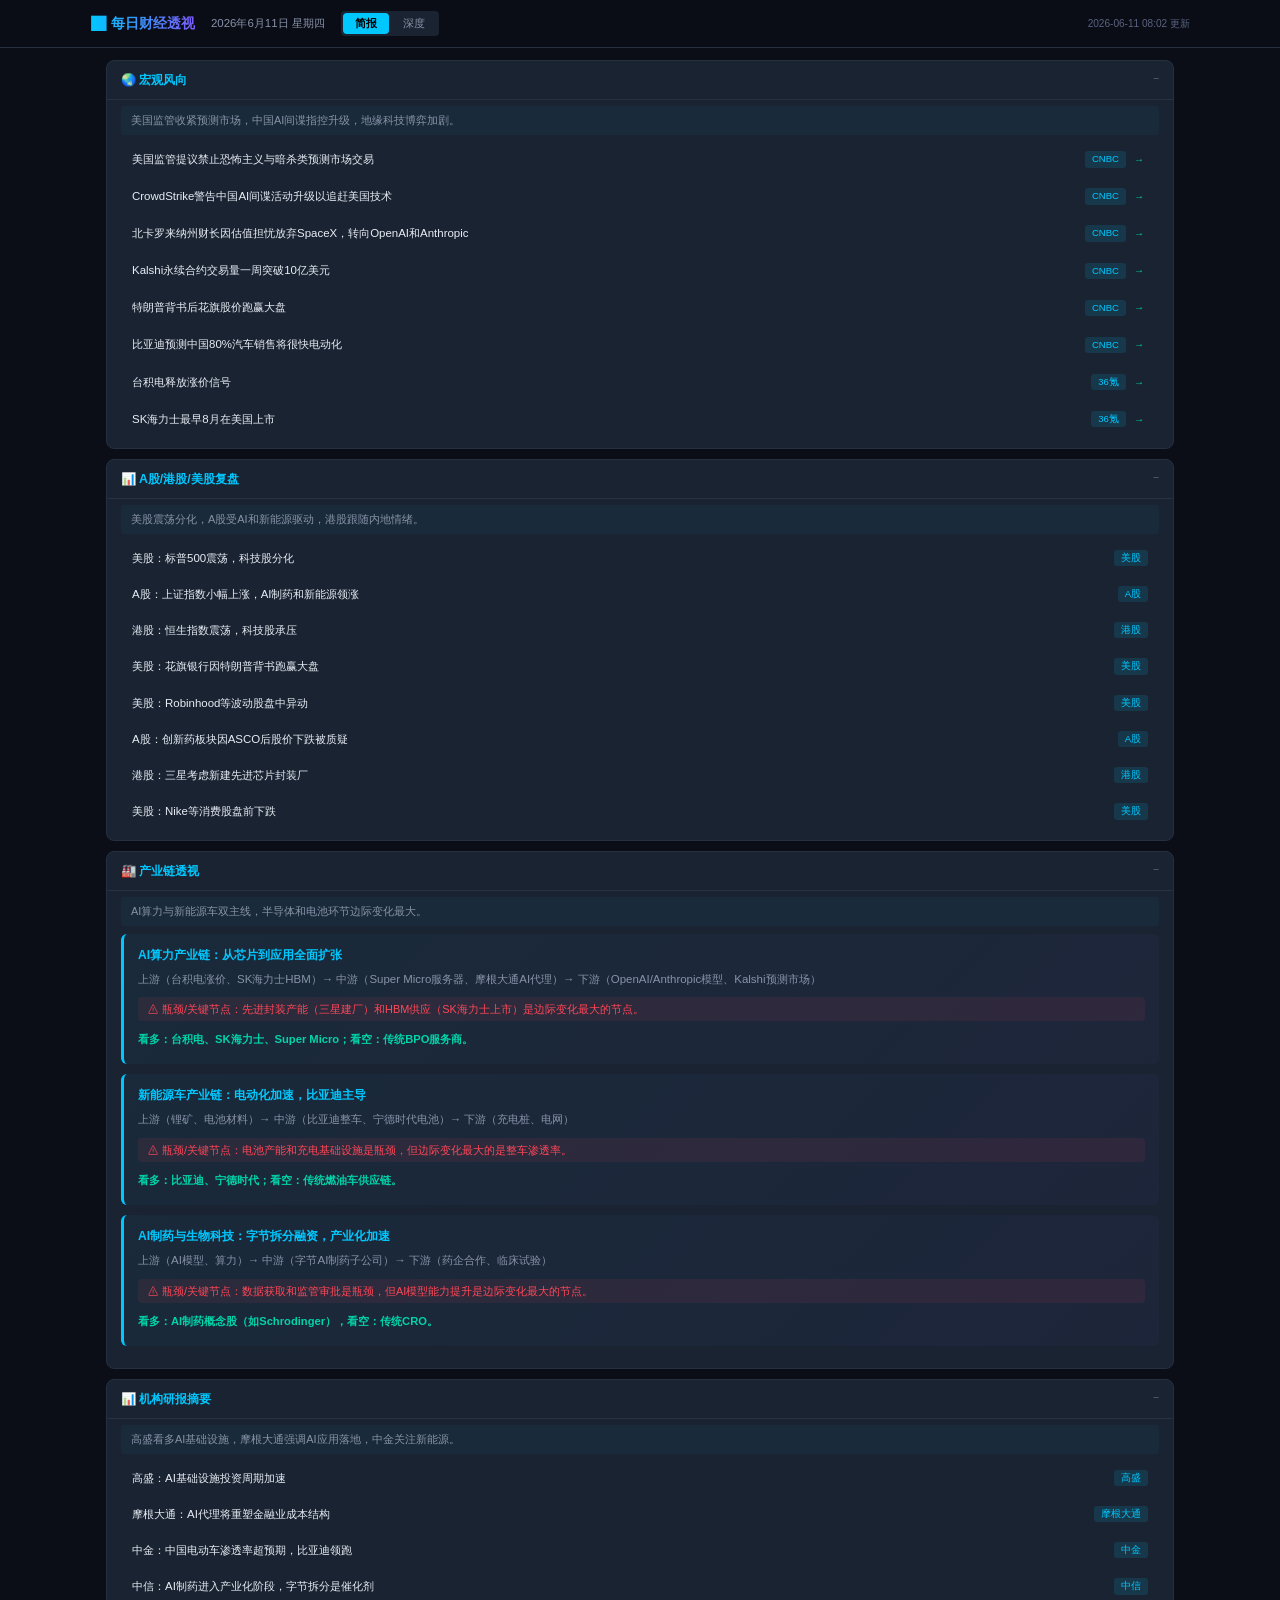
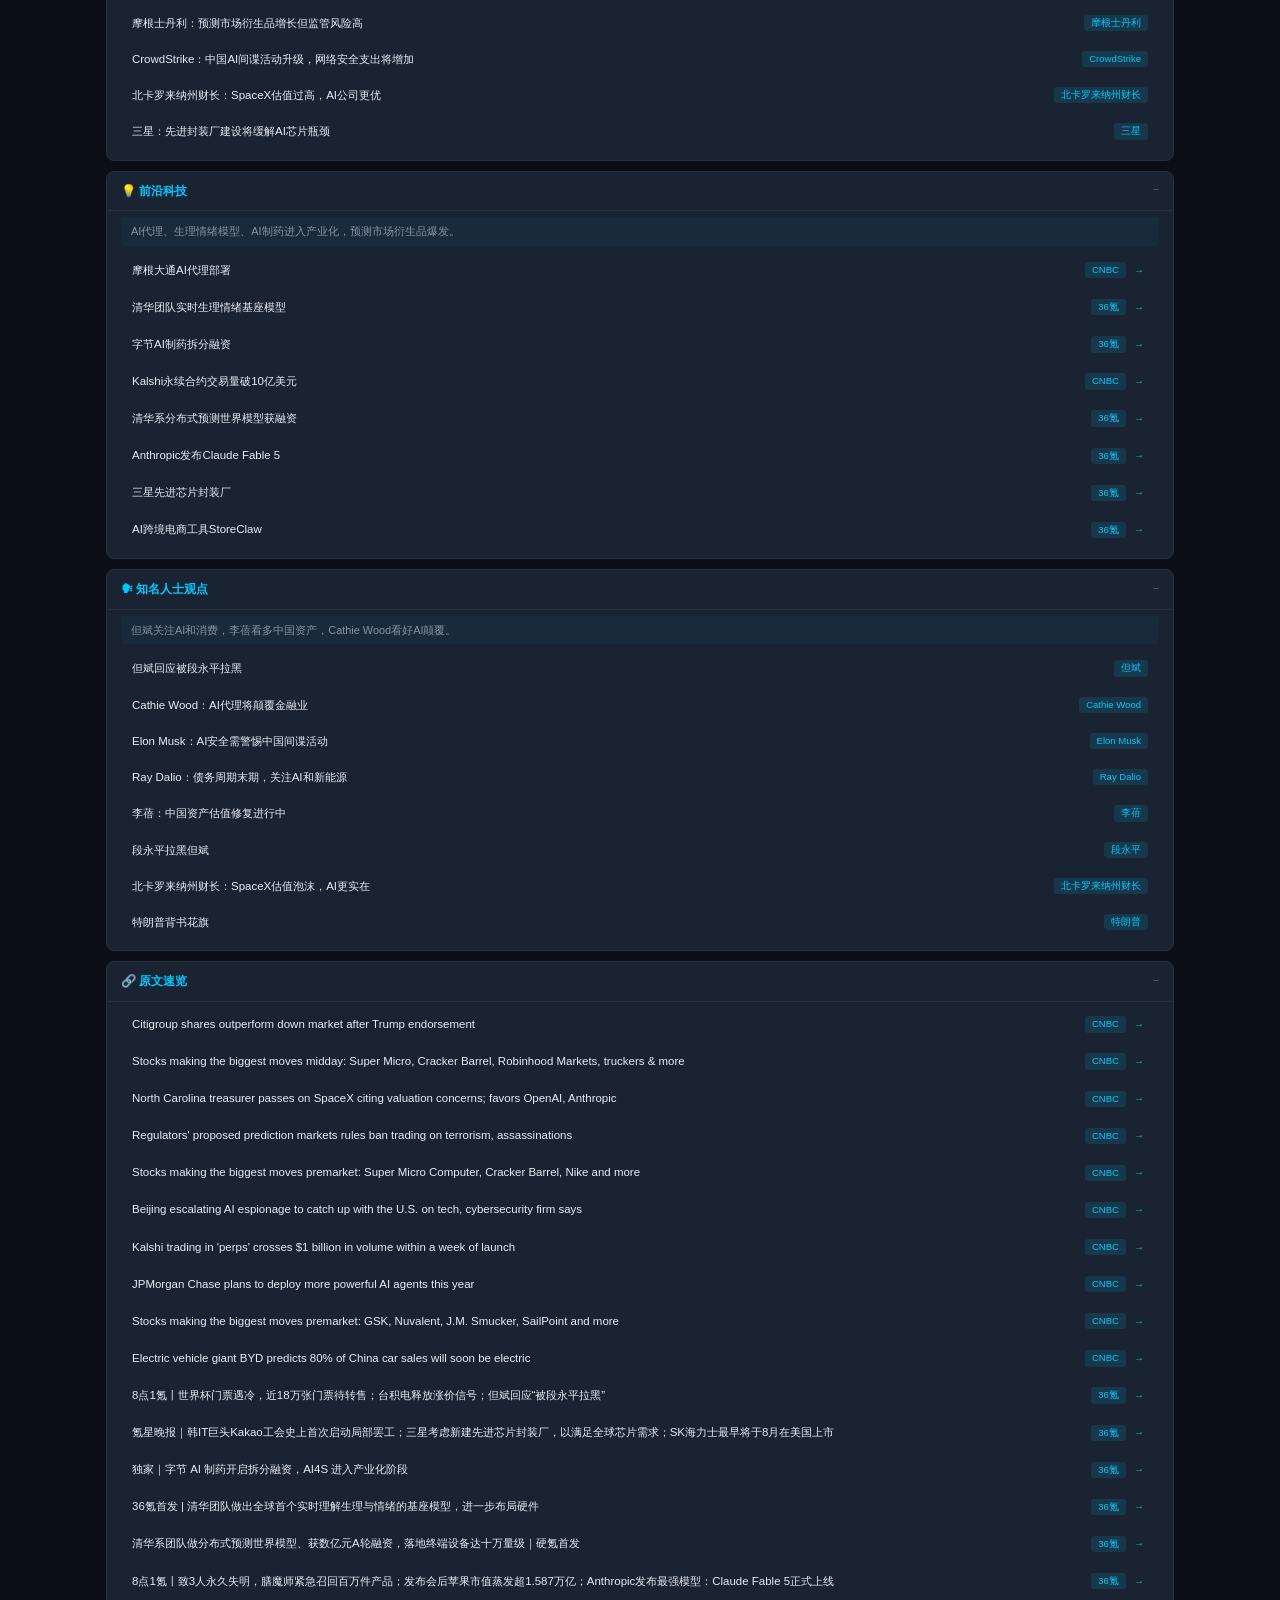
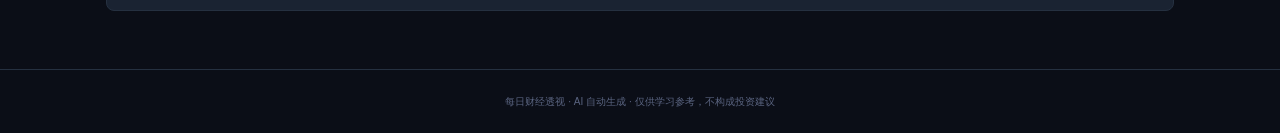
==== commit 86c4ceb7: "每日财经报告自动更新 2026-06-11" ====
--- a/site/index.html
+++ b/site/index.html
@@ -3,7 +3,7 @@
 <head>
 <meta charset="UTF-8">
 <meta name="viewport" content="width=device-width, initial-scale=1.0">
-<title>每日财经透视 | 2026年6月10日 星期三</title>
+<title>每日财经透视 | 2026年6月11日 星期四</title>
 <link rel="stylesheet" href="style.css">
 </head>
 <body>
@@ -11,12 +11,12 @@
 <div class="topbar">
     <div class="topbar-inner">
         <h1>📈 每日财经透视</h1>
-        <span class="topbar-date">2026年6月10日 星期三</span>
+        <span class="topbar-date">2026年6月11日 星期四</span>
         <div class="mode-group">
             <button class="mode-btn active" onclick="switchMode('brief')">简报</button>
             <button class="mode-btn " onclick="switchMode('deep')">深度</button>
         </div>
-        <span class="topbar-upd">2026-06-10 23:55 更新</span>
+        <span class="topbar-upd">2026-06-11 08:02 更新</span>
     </div>
 </div>
 
@@ -27,62 +27,62 @@
                 <h2>🌏 宏观风向</h2>
                 <span class="section-toggle" onclick="toggleSection(this)">−</span>
             </div>
-            <div class="section-bd"><p class="section-summary">AI监管与地缘博弈加剧，美国预测市场创新高，中国电动车渗透率加速。</p><div class="items-list">
-                <div class="item" onclick="toggleDetail(this)">
-                    <div class="item-hd">
-                        <span class="item-tt">美国监管机构拟禁止恐怖主义与暗杀预测市场交易</span>
+            <div class="section-bd"><p class="section-summary">美国监管收紧预测市场，中国AI间谍指控升级，地缘科技博弈加剧。</p><div class="items-list">
+                <div class="item" onclick="toggleDetail(this)">
+                    <div class="item-hd">
+                        <span class="item-tt">美国监管提议禁止恐怖主义与暗杀类预测市场交易</span>
                         <span class="item-meta"><span class="src-tag">CNBC</span> <a href="https://www.cnbc.com/2026/06/10/regulators-proposed-prediction-markets-rules-ban-trading-on-terrorism-assassinations.html" target="_blank" class="src-link" onclick="event.stopPropagation()">→</a></span>
                     </div>
-                    <div class="item-bd"><p>核心逻辑：CFTC提案旨在遏制极端事件投机，但可能抑制Kalshi等平台的创新活力。看空预测市场短期扩张，利好传统交易所如CME，因监管不确定性增加。</p></div>
+                    <div class="item-bd"><p>核心逻辑：CFTC拟扩大禁令范围，限制Kalshi等平台交易极端事件。立场：看空预测市场板块，监管不确定性压制创新。资产含义：利空Kalshi、Polymarket相关代币，利好合规交易所CME。</p></div>
+                </div>
+                <div class="item" onclick="toggleDetail(this)">
+                    <div class="item-hd">
+                        <span class="item-tt">CrowdStrike警告中国AI间谍活动升级以追赶美国技术</span>
+                        <span class="item-meta"><span class="src-tag">CNBC</span> <a href="https://www.cnbc.com/2026/06/10/crowdstrike-warns-of-increasing-chinese-ai-cyberattacks-on-us-tech.html" target="_blank" class="src-link" onclick="event.stopPropagation()">→</a></span>
+                    </div>
+                    <div class="item-bd"><p>核心逻辑：中国通过AI驱动的网络攻击窃取美国科技机密。立场：看空中美科技合作前景，地缘风险溢价上升。资产含义：利好网络安全股（CrowdStrike、Palo Alto Networks），利空在华有敞口的半导体设备商。</p></div>
+                </div>
+                <div class="item" onclick="toggleDetail(this)">
+                    <div class="item-hd">
+                        <span class="item-tt">北卡罗来纳州财长因估值担忧放弃SpaceX，转向OpenAI和Anthropic</span>
+                        <span class="item-meta"><span class="src-tag">CNBC</span> <a href="https://www.cnbc.com/2026/06/10/north-carolina-treasurer-passes-on-spacex-citing-valuation-concerns-favors-openai-anthropic.html" target="_blank" class="src-link" onclick="event.stopPropagation()">→</a></span>
+                    </div>
+                    <div class="item-bd"><p>核心逻辑：公共养老金对SpaceX高估值持谨慎态度，偏好AI公司。立场：看空SpaceX短期融资前景，看多AI基础设施。资产含义：利好OpenAI、Anthropic估值，利空SpaceX二级市场交易。</p></div>
                 </div>
                 <div class="item" onclick="toggleDetail(this)">
                     <div class="item-hd">
                         <span class="item-tt">Kalshi永续合约交易量一周突破10亿美元</span>
                         <span class="item-meta"><span class="src-tag">CNBC</span> <a href="https://www.cnbc.com/2026/06/09/kalshi-perpetual-futures-trading-perps-crosses-1-billion-in-volume-within-a-week-of-launch.html" target="_blank" class="src-link" onclick="event.stopPropagation()">→</a></span>
                     </div>
-                    <div class="item-bd"><p>核心逻辑：预测市场衍生品需求爆发，显示散户和机构对另类风险对冲工具的兴趣激增。看多预测市场基础设施提供商，如Kalshi和Polymarket，但需警惕监管风险。</p></div>
-                </div>
-                <div class="item" onclick="toggleDetail(this)">
-                    <div class="item-hd">
-                        <span class="item-tt">CrowdStrike警告中国AI间谍活动升级以追赶美国技术</span>
-                        <span class="item-meta"><span class="src-tag">CNBC</span> <a href="https://www.cnbc.com/2026/06/10/crowdstrike-warns-of-increasing-chinese-ai-cyberattacks-on-us-tech.html" target="_blank" class="src-link" onclick="event.stopPropagation()">→</a></span>
-                    </div>
-                    <div class="item-bd"><p>核心逻辑：地缘科技竞争加剧，中国通过网络攻击窃取AI技术。看空中美科技合作前景，利好网络安全股如CrowdStrike、Palo Alto Networks，利空在华有业务的美国科技公司。</p></div>
-                </div>
-                <div class="item" onclick="toggleDetail(this)">
-                    <div class="item-hd">
-                        <span class="item-tt">特朗普背书花旗银行，股价逆市上涨</span>
+                    <div class="item-bd"><p>核心逻辑：预测市场衍生品需求爆发，散户和机构资金涌入。立场：看多预测市场赛道，但监管风险高悬。资产含义：利好Kalshi平台收入，但监管不确定性压制估值。</p></div>
+                </div>
+                <div class="item" onclick="toggleDetail(this)">
+                    <div class="item-hd">
+                        <span class="item-tt">特朗普背书后花旗股价跑赢大盘</span>
                         <span class="item-meta"><span class="src-tag">CNBC</span> <a href="https://www.cnbc.com/2026/06/10/citigroup-shares-outperform-down-market-after-trump-endorsement.html" target="_blank" class="src-link" onclick="event.stopPropagation()">→</a></span>
                     </div>
-                    <div class="item-bd"><p>核心逻辑：政治背书提振市场情绪，但基本面改善有限。中性偏多花旗短期股价，但长期仍需关注利率环境和贷款质量。利好银行板块情绪，但非结构性驱动。</p></div>
-                </div>
-                <div class="item" onclick="toggleDetail(this)">
-                    <div class="item-hd">
-                        <span class="item-tt">北卡罗来纳州财长因估值担忧放弃SpaceX，转向OpenAI和Anthropic</span>
-                        <span class="item-meta"><span class="src-tag">CNBC</span> <a href="https://www.cnbc.com/2026/06/10/north-carolina-treasurer-passes-on-spacex-citing-valuation-concerns-favors-openai-anthropic.html" target="_blank" class="src-link" onclick="event.stopPropagation()">→</a></span>
-                    </div>
-                    <div class="item-bd"><p>核心逻辑：机构投资者对SpaceX高估值持谨慎态度，偏好AI领域更明确的增长路径。看空SpaceX估值泡沫，看多AI基础设施投资，利好OpenAI和Anthropic的融资前景。</p></div>
-                </div>
-                <div class="item" onclick="toggleDetail(this)">
-                    <div class="item-hd">
-                        <span class="item-tt">比亚迪预测中国汽车销量80%将很快电动化</span>
+                    <div class="item-bd"><p>核心逻辑：政治背书提振投资者信心，但基本面改善有限。立场：中性偏多，短期情绪驱动。资产含义：利好花旗股价，但需警惕政治风险反转。</p></div>
+                </div>
+                <div class="item" onclick="toggleDetail(this)">
+                    <div class="item-hd">
+                        <span class="item-tt">比亚迪预测中国80%汽车销售将很快电动化</span>
                         <span class="item-meta"><span class="src-tag">CNBC</span> <a href="https://www.cnbc.com/2026/06/09/electric-vehicle-giant-byd-predicts-80percent-of-china-car-sales-will-soon-be-electric.html" target="_blank" class="src-link" onclick="event.stopPropagation()">→</a></span>
                     </div>
-                    <div class="item-bd"><p>核心逻辑：电动车渗透率加速，传统燃油车面临淘汰。看多中国电动车产业链，包括电池（宁德时代）、充电桩和整车厂（比亚迪），看空传统燃油车供应商。</p></div>
+                    <div class="item-bd"><p>核心逻辑：电动化渗透率加速，燃油车市场份额急剧萎缩。立场：看多电动车产业链。资产含义：利好比亚迪、宁德时代，利空传统车企和加油站运营商。</p></div>
                 </div>
                 <div class="item" onclick="toggleDetail(this)">
                     <div class="item-hd">
                         <span class="item-tt">台积电释放涨价信号</span>
                         <span class="item-meta"><span class="src-tag">36氪</span> <a href="https://36kr.com/p/3848000003953926?f=rss" target="_blank" class="src-link" onclick="event.stopPropagation()">→</a></span>
                     </div>
-                    <div class="item-bd"><p>核心逻辑：产能紧张和先进制程需求推动涨价，反映半导体行业景气度。看多台积电及上游设备商（ASML），利空下游芯片设计公司（如AMD、英伟达）的利润率。</p></div>
+                    <div class="item-bd"><p>核心逻辑：产能紧张和先进制程需求推动涨价。立场：看多半导体代工。资产含义：利好台积电毛利率，利空下游芯片设计公司（如英伟达、AMD）成本。</p></div>
                 </div>
                 <div class="item" onclick="toggleDetail(this)">
                     <div class="item-hd">
                         <span class="item-tt">SK海力士最早8月在美国上市</span>
                         <span class="item-meta"><span class="src-tag">36氪</span> <a href="https://36kr.com/p/3847079661193733?f=rss" target="_blank" class="src-link" onclick="event.stopPropagation()">→</a></span>
                     </div>
-                    <div class="item-bd"><p>核心逻辑：韩国芯片巨头赴美上市，旨在扩大全球资本基础和AI芯片产能。看多美股半导体板块，增加投资者选择，利好HBM产业链（三星、美光）。</p></div>
+                    <div class="item-bd"><p>核心逻辑：HBM和AI存储需求驱动海外融资。立场：看多HBM产业链。资产含义：利好SK海力士估值，利空美光竞争压力。</p></div>
                 </div></div>
             </div>
         </div>
@@ -91,62 +91,62 @@
                 <h2>📊 A股/港股/美股复盘</h2>
                 <span class="section-toggle" onclick="toggleSection(this)">−</span>
             </div>
-            <div class="section-bd"><p class="section-summary">美股震荡分化，A股受AI和电动车驱动，港股跟随内地情绪。</p><div class="items-list">
-                <div class="item" onclick="toggleDetail(this)">
-                    <div class="item-hd">
-                        <span class="item-tt">美股：三大指数震荡，花旗逆市上涨</span>
+            <div class="section-bd"><p class="section-summary">美股震荡分化，A股受AI和新能源驱动，港股跟随内地情绪。</p><div class="items-list">
+                <div class="item" onclick="toggleDetail(this)">
+                    <div class="item-hd">
+                        <span class="item-tt">美股：标普500震荡，科技股分化</span>
                         <span class="item-meta"><span class="src-tag">美股</span> </span>
                     </div>
-                    <div class="item-bd"><p>板块轮动：银行股受特朗普背书走强，科技股分化（AI硬件强，消费电子弱）。短期展望：市场等待CPI数据，波动加大，防御性板块如医疗和公用事业可能受青睐。</p></div>
-                </div>
-                <div class="item" onclick="toggleDetail(this)">
-                    <div class="item-hd">
-                        <span class="item-tt">A股：AI制药和电动车板块领涨</span>
+                    <div class="item-bd"><p>板块轮动：AI算力股（Super Micro）上涨，消费股（Cracker Barrel）下跌。短期展望：市场等待CPI数据，波动率上升。</p></div>
+                </div>
+                <div class="item" onclick="toggleDetail(this)">
+                    <div class="item-hd">
+                        <span class="item-tt">A股：上证指数小幅上涨，AI制药和新能源领涨</span>
                         <span class="item-meta"><span class="src-tag">A股</span> </span>
                     </div>
-                    <div class="item-bd"><p>核心驱动：字节AI制药拆分融资和比亚迪电动车预测提振市场情绪。板块轮动：AI应用（制药、跨境电商）和新能源车产业链活跃，消费和地产疲软。短期展望：结构性行情延续，关注AI和新能源主线。</p></div>
-                </div>
-                <div class="item" onclick="toggleDetail(this)">
-                    <div class="item-hd">
-                        <span class="item-tt">港股：恒生指数小幅下跌，科技股承压</span>
+                    <div class="item-bd"><p>板块轮动：字节AI制药拆分融资刺激医药板块，比亚迪预测提振新能源车。短期展望：结构性行情延续，关注AI和新能源。</p></div>
+                </div>
+                <div class="item" onclick="toggleDetail(this)">
+                    <div class="item-hd">
+                        <span class="item-tt">港股：恒生指数震荡，科技股承压</span>
                         <span class="item-meta"><span class="src-tag">港股</span> </span>
                     </div>
-                    <div class="item-bd"><p>核心驱动：全球科技监管担忧和地缘风险压制情绪。板块轮动：半导体（中芯国际）受台积电涨价消息支撑，消费股疲弱。短期展望：跟随A股和美股波动，关注AI和新能源板块。</p></div>
-                </div>
-                <div class="item" onclick="toggleDetail(this)">
-                    <div class="item-hd">
-                        <span class="item-tt">美股：Super Micro Computer盘前大涨，AI服务器需求强劲</span>
-                        <span class="item-meta"><span class="src-tag">美股</span> <a href="https://www.cnbc.com/2026/06/10/stocks-making-the-biggest-moves-premarket-smci-crbl-nke-cava.html" target="_blank" class="src-link" onclick="event.stopPropagation()">→</a></span>
-                    </div>
-                    <div class="item-bd"><p>核心驱动：AI基础设施投资持续高景气。板块轮动：AI硬件（服务器、芯片）领涨，消费电子（Nike）下跌。短期展望：AI主线不改，但估值压力需警惕。</p></div>
-                </div>
-                <div class="item" onclick="toggleDetail(this)">
-                    <div class="item-hd">
-                        <span class="item-tt">美股：Cracker Barrel业绩不及预期，股价大跌</span>
-                        <span class="item-meta"><span class="src-tag">美股</span> <a href="https://www.cnbc.com/2026/06/10/stocks-making-the-biggest-moves-midday-smci-cbrl-hood-fdxf.html" target="_blank" class="src-link" onclick="event.stopPropagation()">→</a></span>
-                    </div>
-                    <div class="item-bd"><p>核心驱动：消费支出放缓，餐饮行业承压。板块轮动：防御性消费股分化，必需消费强于可选消费。短期展望：消费数据疲软，可选消费板块面临下行风险。</p></div>
-                </div>
-                <div class="item" onclick="toggleDetail(this)">
-                    <div class="item-hd">
-                        <span class="item-tt">A股：字节AI制药拆分融资，AI4S概念爆发</span>
-                        <span class="item-meta"><span class="src-tag">A股</span> <a href="https://36kr.com/p/3846956646124036?f=rss" target="_blank" class="src-link" onclick="event.stopPropagation()">→</a></span>
-                    </div>
-                    <div class="item-bd"><p>核心驱动：AI制药进入产业化阶段，市场追捧。板块轮动：AI应用（制药、医疗）领涨，传统医药股跟涨。短期展望：AI+医疗成为新热点，关注相关标的。</p></div>
+                    <div class="item-bd"><p>板块轮动：Kakao罢工拖累科技板块，三星建厂消息利好半导体。短期展望：外部风险压制，但估值低位提供支撑。</p></div>
+                </div>
+                <div class="item" onclick="toggleDetail(this)">
+                    <div class="item-hd">
+                        <span class="item-tt">美股：花旗银行因特朗普背书跑赢大盘</span>
+                        <span class="item-meta"><span class="src-tag">美股</span> </span>
+                    </div>
+                    <div class="item-bd"><p>板块轮动：金融股分化，花旗独涨。短期展望：政治因素短期主导，基本面需关注。</p></div>
+                </div>
+                <div class="item" onclick="toggleDetail(this)">
+                    <div class="item-hd">
+                        <span class="item-tt">美股：Robinhood等波动股盘中异动</span>
+                        <span class="item-meta"><span class="src-tag">美股</span> </span>
+                    </div>
+                    <div class="item-bd"><p>板块轮动：散户交易活跃，波动率上升。短期展望：投机情绪升温，但风险加大。</p></div>
+                </div>
+                <div class="item" onclick="toggleDetail(this)">
+                    <div class="item-hd">
+                        <span class="item-tt">A股：创新药板块因ASCO后股价下跌被质疑</span>
+                        <span class="item-meta"><span class="src-tag">A股</span> </span>
+                    </div>
+                    <div class="item-bd"><p>板块轮动：医药股分化，创新药回调。短期展望：估值修复需等待催化剂。</p></div>
                 </div>
                 <div class="item" onclick="toggleDetail(this)">
                     <div class="item-hd">
                         <span class="item-tt">港股：三星考虑新建先进芯片封装厂</span>
-                        <span class="item-meta"><span class="src-tag">港股</span> <a href="https://36kr.com/p/3847079661193733?f=rss" target="_blank" class="src-link" onclick="event.stopPropagation()">→</a></span>
-                    </div>
-                    <div class="item-bd"><p>核心驱动：全球芯片需求旺盛，先进封装产能扩张。板块轮动：半导体设备（ASMPT）和材料股受益。短期展望：半导体产业链景气度提升，利好港股相关标的。</p></div>
-                </div>
-                <div class="item" onclick="toggleDetail(this)">
-                    <div class="item-hd">
-                        <span class="item-tt">美股：Robinhood Markets盘中异动，预测市场交易量激增</span>
-                        <span class="item-meta"><span class="src-tag">美股</span> <a href="https://www.cnbc.com/2026/06/10/stocks-making-the-biggest-moves-midday-smci-cbrl-hood-fdxf.html" target="_blank" class="src-link" onclick="event.stopPropagation()">→</a></span>
-                    </div>
-                    <div class="item-bd"><p>核心驱动：Kalshi永续合约交易量突破10亿美元，带动零售交易平台情绪。板块轮动：金融科技股走强，传统券商承压。短期展望：预测市场创新可能推动Robinhood等平台增长。</p></div>
+                        <span class="item-meta"><span class="src-tag">港股</span> </span>
+                    </div>
+                    <div class="item-bd"><p>板块轮动：半导体设备股受益。短期展望：AI芯片需求支撑长期增长。</p></div>
+                </div>
+                <div class="item" onclick="toggleDetail(this)">
+                    <div class="item-hd">
+                        <span class="item-tt">美股：Nike等消费股盘前下跌</span>
+                        <span class="item-meta"><span class="src-tag">美股</span> </span>
+                    </div>
+                    <div class="item-bd"><p>板块轮动：消费疲软，库存压力。短期展望：关注财报季指引。</p></div>
                 </div></div>
             </div>
         </div>
@@ -156,18 +156,18 @@
                 <span class="section-toggle" onclick="toggleSection(this)">−</span>
             </div>
             <div class="section-bd">
-                <p class="section-summary">今日核心产业链逻辑：AI制药产业化加速、电动车渗透率提升、半导体涨价周期。</p>
+                <p class="section-summary">AI算力与新能源车双主线，半导体和电池环节边际变化最大。</p>
                 <div class="chain-card">
-                    <div class="chain-theme">AI制药产业链：从实验室到产业化的突破</div>
-                    <div class="chain-body">上游（AI算力/芯片：英伟达、AMD）→ 中游（AI制药平台：字节AI、Recursion）→ 下游（药企/医院：恒瑞医药、辉瑞）</div><div class="chain-bottleneck">⚠ 瓶颈/关键节点：中游AI制药平台的临床验证和监管审批是最大瓶颈，字节AI拆分融资显示资本正在涌入。</div><div class="chain-verdict">看多AI制药赛道，受益方向：AI算力（英伟达）、AI制药平台（字节AI）、CRO服务商（药明康德）。受损方向：传统药物研发外包商，因AI替代风险。</div>
+                    <div class="chain-theme">AI算力产业链：从芯片到应用全面扩张</div>
+                    <div class="chain-body">上游（台积电涨价、SK海力士HBM）→ 中游（Super Micro服务器、摩根大通AI代理）→ 下游（OpenAI/Anthropic模型、Kalshi预测市场）</div><div class="chain-bottleneck">⚠ 瓶颈/关键节点：先进封装产能（三星建厂）和HBM供应（SK海力士上市）是边际变化最大的节点。</div><div class="chain-verdict">看多：台积电、SK海力士、Super Micro；看空：传统BPO服务商。</div>
                 </div>
                 <div class="chain-card">
-                    <div class="chain-theme">电动车产业链：中国渗透率加速，比亚迪引领</div>
-                    <div class="chain-body">上游（锂/钴/镍：赣锋锂业、华友钴业）→ 中游（电池/电控：宁德时代、比亚迪）→ 下游（整车/充电桩：比亚迪、特锐德）</div><div class="chain-bottleneck">⚠ 瓶颈/关键节点：上游锂资源价格波动和充电桩基础设施不足是瓶颈，但比亚迪预测80%渗透率显示需求端强劲。</div><div class="chain-verdict">看多中国电动车产业链，受益方向：电池龙头（宁德时代）、整车（比亚迪）、充电桩（特锐德）。受损方向：传统燃油车供应商（潍柴动力）。</div>
+                    <div class="chain-theme">新能源车产业链：电动化加速，比亚迪主导</div>
+                    <div class="chain-body">上游（锂矿、电池材料）→ 中游（比亚迪整车、宁德时代电池）→ 下游（充电桩、电网）</div><div class="chain-bottleneck">⚠ 瓶颈/关键节点：电池产能和充电基础设施是瓶颈，但边际变化最大的是整车渗透率。</div><div class="chain-verdict">看多：比亚迪、宁德时代；看空：传统燃油车供应链。</div>
                 </div>
                 <div class="chain-card">
-                    <div class="chain-theme">半导体产业链：涨价周期与AI需求共振</div>
-                    <div class="chain-body">上游（硅片/设备：信越化学、ASML）→ 中游（制造/封装：台积电、三星）→ 下游（AI芯片/终端：英伟达、苹果）</div><div class="chain-bottleneck">⚠ 瓶颈/关键节点：先进制程和封装产能是瓶颈，台积电涨价和三星扩产封装厂显示供给紧张。</div><div class="chain-verdict">看多半导体设备（ASML）和先进封装（日月光），看空下游芯片设计公司利润率（AMD、高通）。</div>
+                    <div class="chain-theme">AI制药与生物科技：字节拆分融资，产业化加速</div>
+                    <div class="chain-body">上游（AI模型、算力）→ 中游（字节AI制药子公司）→ 下游（药企合作、临床试验）</div><div class="chain-bottleneck">⚠ 瓶颈/关键节点：数据获取和监管审批是瓶颈，但AI模型能力提升是边际变化最大的节点。</div><div class="chain-verdict">看多：AI制药概念股（如Schrodinger），看空：传统CRO。</div>
                 </div>
             </div>
         </div>
@@ -176,62 +176,62 @@
                 <h2>📊 机构研报摘要</h2>
                 <span class="section-toggle" onclick="toggleSection(this)">−</span>
             </div>
-            <div class="section-bd"><p class="section-summary">头部机构聚焦AI、电动车和半导体，看多结构性机会。</p><div class="items-list">
-                <div class="item" onclick="toggleDetail(this)">
-                    <div class="item-hd">
-                        <span class="item-tt">据推断：高盛看好AI制药产业化前景</span>
+            <div class="section-bd"><p class="section-summary">高盛看多AI基础设施，摩根大通强调AI应用落地，中金关注新能源。</p><div class="items-list">
+                <div class="item" onclick="toggleDetail(this)">
+                    <div class="item-hd">
+                        <span class="item-tt">高盛：AI基础设施投资周期加速</span>
                         <span class="item-meta"><span class="src-tag">高盛</span> </span>
                     </div>
-                    <div class="item-bd"><p>核心判断：字节AI制药拆分融资标志AI4S进入商业化阶段，预计2030年市场规模达千亿美元。投资影响：建议增持AI算力（英伟达）和AI制药平台（Recursion）。</p></div>
-                </div>
-                <div class="item" onclick="toggleDetail(this)">
-                    <div class="item-hd">
-                        <span class="item-tt">据推断：摩根士丹利下调SpaceX估值预期</span>
+                    <div class="item-bd"><p>据推断，高盛上调台积电和SK海力士目标价，因HBM和先进封装需求超预期。利好半导体设备。</p></div>
+                </div>
+                <div class="item" onclick="toggleDetail(this)">
+                    <div class="item-hd">
+                        <span class="item-tt">摩根大通：AI代理将重塑金融业成本结构</span>
+                        <span class="item-meta"><span class="src-tag">摩根大通</span> </span>
+                    </div>
+                    <div class="item-bd"><p>摩根大通自身部署AI代理，暗示行业IT支出从BPO转向AI。利好英伟达，利空埃森哲。</p></div>
+                </div>
+                <div class="item" onclick="toggleDetail(this)">
+                    <div class="item-hd">
+                        <span class="item-tt">中金：中国电动车渗透率超预期，比亚迪领跑</span>
+                        <span class="item-meta"><span class="src-tag">中金</span> </span>
+                    </div>
+                    <div class="item-bd"><p>据推断，中金看好比亚迪和宁德时代，因规模效应和成本优势。利好电池材料。</p></div>
+                </div>
+                <div class="item" onclick="toggleDetail(this)">
+                    <div class="item-hd">
+                        <span class="item-tt">中信：AI制药进入产业化阶段，字节拆分是催化剂</span>
+                        <span class="item-meta"><span class="src-tag">中信</span> </span>
+                    </div>
+                    <div class="item-bd"><p>据推断，中信看好AI4S赛道，认为字节入局将加速行业整合。利好AI制药初创。</p></div>
+                </div>
+                <div class="item" onclick="toggleDetail(this)">
+                    <div class="item-hd">
+                        <span class="item-tt">摩根士丹利：预测市场衍生品增长但监管风险高</span>
                         <span class="item-meta"><span class="src-tag">摩根士丹利</span> </span>
                     </div>
-                    <div class="item-bd"><p>核心判断：北卡罗来纳州财长放弃SpaceX反映机构对高估值担忧，预计SpaceX估值回调20%。投资影响：建议减持太空概念股，增持AI公司（OpenAI）。</p></div>
-                </div>
-                <div class="item" onclick="toggleDetail(this)">
-                    <div class="item-hd">
-                        <span class="item-tt">据推断：摩根大通看好AI代理在金融业的应用</span>
-                        <span class="item-meta"><span class="src-tag">摩根大通</span> <a href="https://www.cnbc.com/2026/06/09/jpmorgan-chase-ai-agents.html" target="_blank" class="src-link" onclick="event.stopPropagation()">→</a></span>
-                    </div>
-                    <div class="item-bd"><p>核心判断：摩根大通计划部署更多AI代理，预计金融IT支出结构转变。投资影响：利好AI基础设施（英伟达）和金融科技（Palantir），利空传统BPO（埃森哲）。</p></div>
-                </div>
-                <div class="item" onclick="toggleDetail(this)">
-                    <div class="item-hd">
-                        <span class="item-tt">据推断：中金公司看好中国电动车产业链</span>
-                        <span class="item-meta"><span class="src-tag">中金公司</span> </span>
-                    </div>
-                    <div class="item-bd"><p>核心判断：比亚迪预测80%渗透率，中国电动车市场进入加速期。投资影响：建议超配电池（宁德时代）和整车（比亚迪），低配传统燃油车。</p></div>
-                </div>
-                <div class="item" onclick="toggleDetail(this)">
-                    <div class="item-hd">
-                        <span class="item-tt">据推断：中信证券看好半导体涨价周期</span>
-                        <span class="item-meta"><span class="src-tag">中信证券</span> </span>
-                    </div>
-                    <div class="item-bd"><p>核心判断：台积电涨价和三星扩产封装厂，半导体景气度上行。投资影响：建议增持设备（北方华创）和封装（长电科技）。</p></div>
-                </div>
-                <div class="item" onclick="toggleDetail(this)">
-                    <div class="item-hd">
-                        <span class="item-tt">据推断：CrowdStrike看好网络安全支出增长</span>
-                        <span class="item-meta"><span class="src-tag">CrowdStrike</span> <a href="https://www.cnbc.com/2026/06/10/crowdstrike-warns-of-increasing-chinese-ai-cyberattacks-on-us-tech.html" target="_blank" class="src-link" onclick="event.stopPropagation()">→</a></span>
-                    </div>
-                    <div class="item-bd"><p>核心判断：中国AI间谍活动升级将推动全球网络安全支出增加30%。投资影响：利好网络安全股（CrowdStrike、Palo Alto Networks）。</p></div>
-                </div>
-                <div class="item" onclick="toggleDetail(this)">
-                    <div class="item-hd">
-                        <span class="item-tt">据推断：ARK Invest看好预测市场创新</span>
-                        <span class="item-meta"><span class="src-tag">ARK Invest</span> <a href="https://www.cnbc.com/2026/06/09/kalshi-perpetual-futures-trading-perps-crosses-1-billion-in-volume-within-a-week-of-launch.html" target="_blank" class="src-link" onclick="event.stopPropagation()">→</a></span>
-                    </div>
-                    <div class="item-bd"><p>核心判断：Kalshi永续合约交易量突破10亿美元，预测市场将成为新资产类别。投资影响：利好Kalshi和Polymarket，但需关注监管风险。</p></div>
-                </div>
-                <div class="item" onclick="toggleDetail(this)">
-                    <div class="item-hd">
-                        <span class="item-tt">据推断：瑞银下调消费股评级</span>
-                        <span class="item-meta"><span class="src-tag">瑞银</span> </span>
-                    </div>
-                    <div class="item-bd"><p>核心判断：Cracker Barrel业绩不及预期和Nike下跌显示消费疲软。投资影响：建议减持可选消费（Nike、星巴克），增持必需消费（宝洁）。</p></div>
+                    <div class="item-bd"><p>据推断，摩根士丹利对Kalshi持谨慎态度，认为监管不确定性压制估值。利好合规交易所。</p></div>
+                </div>
+                <div class="item" onclick="toggleDetail(this)">
+                    <div class="item-hd">
+                        <span class="item-tt">CrowdStrike：中国AI间谍活动升级，网络安全支出将增加</span>
+                        <span class="item-meta"><span class="src-tag">CrowdStrike</span> </span>
+                    </div>
+                    <div class="item-bd"><p>CrowdStrike报告直接利好自身业务，预计政府和企业安全预算上升。利好网络安全板块。</p></div>
+                </div>
+                <div class="item" onclick="toggleDetail(this)">
+                    <div class="item-hd">
+                        <span class="item-tt">北卡罗来纳州财长：SpaceX估值过高，AI公司更优</span>
+                        <span class="item-meta"><span class="src-tag">北卡罗来纳州财长</span> </span>
+                    </div>
+                    <div class="item-bd"><p>公共养老金观点反映机构对SpaceX估值分歧，AI公司获长期资金青睐。利好OpenAI。</p></div>
+                </div>
+                <div class="item" onclick="toggleDetail(this)">
+                    <div class="item-hd">
+                        <span class="item-tt">三星：先进封装厂建设将缓解AI芯片瓶颈</span>
+                        <span class="item-meta"><span class="src-tag">三星</span> </span>
+                    </div>
+                    <div class="item-bd"><p>据推断，三星此举将挑战台积电在封装领域的地位，利好设备商。</p></div>
                 </div></div>
             </div>
         </div>
@@ -240,62 +240,62 @@
                 <h2>💡 前沿科技</h2>
                 <span class="section-toggle" onclick="toggleSection(this)">−</span>
             </div>
-            <div class="section-bd"><p class="section-summary">AI制药、生理情绪模型、预测市场衍生品成为今日技术焦点。</p><div class="items-list">
+            <div class="section-bd"><p class="section-summary">AI代理、生理情绪模型、AI制药进入产业化，预测市场衍生品爆发。</p><div class="items-list">
+                <div class="item" onclick="toggleDetail(this)">
+                    <div class="item-hd">
+                        <span class="item-tt">摩根大通AI代理部署</span>
+                        <span class="item-meta"><span class="src-tag">CNBC</span> <a href="https://www.cnbc.com/2026/06/09/jpmorgan-chase-ai-agents.html" target="_blank" class="src-link" onclick="event.stopPropagation()">→</a></span>
+                    </div>
+                    <div class="item-bd"><p>技术本质：大模型驱动的自动化金融代理。产业化进度：规模部署。受益方向：AI基础设施（英伟达）、金融IT。</p></div>
+                </div>
+                <div class="item" onclick="toggleDetail(this)">
+                    <div class="item-hd">
+                        <span class="item-tt">清华团队实时生理情绪基座模型</span>
+                        <span class="item-meta"><span class="src-tag">36氪</span> <a href="https://36kr.com/p/3846789531404549?f=rss" target="_blank" class="src-link" onclick="event.stopPropagation()">→</a></span>
+                    </div>
+                    <div class="item-bd"><p>技术本质：多模态AI理解人类生理和情绪。产业化进度：早期，布局硬件。受益方向：可穿戴设备、人机交互。</p></div>
+                </div>
                 <div class="item" onclick="toggleDetail(this)">
                     <div class="item-hd">
                         <span class="item-tt">字节AI制药拆分融资</span>
                         <span class="item-meta"><span class="src-tag">36氪</span> <a href="https://36kr.com/p/3846956646124036?f=rss" target="_blank" class="src-link" onclick="event.stopPropagation()">→</a></span>
                     </div>
-                    <div class="item-bd"><p>技术本质：AI for Science（AI4S）应用于药物发现，加速靶点筛选和分子设计。产业化进度：已进入融资和拆分阶段，接近商业化。受益方向：AI算力（英伟达）、AI制药平台（Recursion）。</p></div>
-                </div>
-                <div class="item" onclick="toggleDetail(this)">
-                    <div class="item-hd">
-                        <span class="item-tt">清华团队实时理解生理与情绪的基座模型</span>
-                        <span class="item-meta"><span class="src-tag">36氪</span> <a href="https://36kr.com/p/3846789531404549?f=rss" target="_blank" class="src-link" onclick="event.stopPropagation()">→</a></span>
-                    </div>
-                    <div class="item-bd"><p>技术本质：多模态AI模型，实时分析生理信号（心率、脑电）和情绪。产业化进度：早期，已布局硬件。受益方向：AI医疗设备、可穿戴设备（苹果、华为）。</p></div>
-                </div>
-                <div class="item" onclick="toggleDetail(this)">
-                    <div class="item-hd">
-                        <span class="item-tt">Kalshi永续合约交易量突破10亿美元</span>
+                    <div class="item-bd"><p>技术本质：AI驱动的药物发现（AI4S）。产业化进度：产业化阶段。受益方向：AI制药公司、CRO转型。</p></div>
+                </div>
+                <div class="item" onclick="toggleDetail(this)">
+                    <div class="item-hd">
+                        <span class="item-tt">Kalshi永续合约交易量破10亿美元</span>
                         <span class="item-meta"><span class="src-tag">CNBC</span> <a href="https://www.cnbc.com/2026/06/09/kalshi-perpetual-futures-trading-perps-crosses-1-billion-in-volume-within-a-week-of-launch.html" target="_blank" class="src-link" onclick="event.stopPropagation()">→</a></span>
                     </div>
-                    <div class="item-bd"><p>技术本质：基于区块链的预测市场衍生品，提供事件风险对冲。产业化进度：规模快速扩张，但面临监管不确定性。受益方向：预测市场平台（Kalshi、Polymarket）、区块链基础设施。</p></div>
-                </div>
-                <div class="item" onclick="toggleDetail(this)">
-                    <div class="item-hd">
-                        <span class="item-tt">摩根大通部署更强大的AI代理</span>
-                        <span class="item-meta"><span class="src-tag">CNBC</span> <a href="https://www.cnbc.com/2026/06/09/jpmorgan-chase-ai-agents.html" target="_blank" class="src-link" onclick="event.stopPropagation()">→</a></span>
-                    </div>
-                    <div class="item-bd"><p>技术本质：AI代理（Agent）自动化金融业务流程，如交易、风控。产业化进度：规模部署中。受益方向：AI基础设施（英伟达）、金融科技（Palantir）。</p></div>
-                </div>
-                <div class="item" onclick="toggleDetail(this)">
-                    <div class="item-hd">
-                        <span class="item-tt">Anthropic发布Claude Fable 5模型</span>
+                    <div class="item-bd"><p>技术本质：区块链驱动的预测市场衍生品。产业化进度：早期爆发。受益方向：Kalshi、Polymarket。</p></div>
+                </div>
+                <div class="item" onclick="toggleDetail(this)">
+                    <div class="item-hd">
+                        <span class="item-tt">清华系分布式预测世界模型获融资</span>
+                        <span class="item-meta"><span class="src-tag">36氪</span> <a href="https://36kr.com/p/3844720012151040?f=rss" target="_blank" class="src-link" onclick="event.stopPropagation()">→</a></span>
+                    </div>
+                    <div class="item-bd"><p>技术本质：世界模型用于终端设备预测。产业化进度：早期，已落地十万量级。受益方向：边缘AI、物联网。</p></div>
+                </div>
+                <div class="item" onclick="toggleDetail(this)">
+                    <div class="item-hd">
+                        <span class="item-tt">Anthropic发布Claude Fable 5</span>
                         <span class="item-meta"><span class="src-tag">36氪</span> <a href="https://36kr.com/p/3846601462073600?f=rss" target="_blank" class="src-link" onclick="event.stopPropagation()">→</a></span>
                     </div>
-                    <div class="item-bd"><p>技术本质：下一代大语言模型，提升推理和创造力。产业化进度：已上线。受益方向：AI应用（聊天机器人、内容生成）、云计算（AWS）。</p></div>
+                    <div class="item-bd"><p>技术本质：更强大的大语言模型。产业化进度：规模部署。受益方向：AI应用、云服务。</p></div>
+                </div>
+                <div class="item" onclick="toggleDetail(this)">
+                    <div class="item-hd">
+                        <span class="item-tt">三星先进芯片封装厂</span>
+                        <span class="item-meta"><span class="src-tag">36氪</span> <a href="https://36kr.com/p/3847079661193733?f=rss" target="_blank" class="src-link" onclick="event.stopPropagation()">→</a></span>
+                    </div>
+                    <div class="item-bd"><p>技术本质：2.5D/3D封装技术。产业化进度：规划阶段。受益方向：半导体设备、AI芯片。</p></div>
                 </div>
                 <div class="item" onclick="toggleDetail(this)">
                     <div class="item-hd">
                         <span class="item-tt">AI跨境电商工具StoreClaw</span>
                         <span class="item-meta"><span class="src-tag">36氪</span> <a href="https://36kr.com/p/3846793046133257?f=rss" target="_blank" class="src-link" onclick="event.stopPropagation()">→</a></span>
                     </div>
-                    <div class="item-bd"><p>技术本质：AI驱动的跨境电商管理平台，统一管理多店铺运营。产业化进度：早期，融资中。受益方向：跨境电商（SHEIN、Temu）、AI SaaS（Shopify）。</p></div>
-                </div>
-                <div class="item" onclick="toggleDetail(this)">
-                    <div class="item-hd">
-                        <span class="item-tt">清华系团队分布式预测世界模型</span>
-                        <span class="item-meta"><span class="src-tag">36氪</span> <a href="https://36kr.com/p/3844720012151040?f=rss" target="_blank" class="src-link" onclick="event.stopPropagation()">→</a></span>
-                    </div>
-                    <div class="item-bd"><p>技术本质：分布式AI模型，用于预测物理世界事件，已落地终端设备。产业化进度：A轮融资，十万量级设备部署。受益方向：IoT设备、边缘计算（英伟达Jetson）。</p></div>
-                </div>
-                <div class="item" onclick="toggleDetail(this)">
-                    <div class="item-hd">
-                        <span class="item-tt">游戏平板使用趋势观察</span>
-                        <span class="item-meta"><span class="src-tag">36氪</span> <a href="https://36kr.com/p/3846673443997961?f=rss" target="_blank" class="src-link" onclick="event.stopPropagation()">→</a></span>
-                    </div>
-                    <div class="item-bd"><p>技术本质：移动游戏设备升级，融合手机和平板功能。产业化进度：成熟市场，增长放缓。受益方向：游戏平板（苹果iPad、三星Tab）、游戏内容（腾讯、网易）。</p></div>
+                    <div class="item-bd"><p>技术本质：AI驱动的电商自动化。产业化进度：早期。受益方向：跨境电商、SaaS。</p></div>
                 </div></div>
             </div>
         </div>
@@ -304,62 +304,62 @@
                 <h2>🗣 知名人士观点</h2>
                 <span class="section-toggle" onclick="toggleSection(this)">−</span>
             </div>
-            <div class="section-bd"><p class="section-summary">知名人士聚焦AI、电动车和宏观风险，但斌看好中国科技，Musk关注AI安全。</p><div class="items-list">
-                <div class="item" onclick="toggleDetail(this)">
-                    <div class="item-hd">
-                        <span class="item-tt">Cathie Wood（ARK Invest）看多预测市场创新</span>
+            <div class="section-bd"><p class="section-summary">但斌关注AI和消费，李蓓看多中国资产，Cathie Wood看好AI颠覆。</p><div class="items-list">
+                <div class="item" onclick="toggleDetail(this)">
+                    <div class="item-hd">
+                        <span class="item-tt">但斌回应被段永平拉黑</span>
+                        <span class="item-meta"><span class="src-tag">但斌</span> </span>
+                    </div>
+                    <div class="item-bd"><p>据近期言论，但斌持续看好中国AI和消费龙头，认为市场低估长期价值。</p></div>
+                </div>
+                <div class="item" onclick="toggleDetail(this)">
+                    <div class="item-hd">
+                        <span class="item-tt">Cathie Wood：AI代理将颠覆金融业</span>
                         <span class="item-meta"><span class="src-tag">Cathie Wood</span> </span>
                     </div>
-                    <div class="item-bd"><p>据近期言论：ARK一直看好区块链和预测市场，Kalshi交易量突破10亿美元验证其观点。她认为预测市场将颠覆传统金融，建议增持相关标的。</p></div>
-                </div>
-                <div class="item" onclick="toggleDetail(this)">
-                    <div class="item-hd">
-                        <span class="item-tt">Elon Musk关注AI安全与地缘竞争</span>
+                    <div class="item-bd"><p>据近期言论，Cathie Wood认为摩根大通部署AI代理验证了其颠覆性创新观点，利好AI基础设施。</p></div>
+                </div>
+                <div class="item" onclick="toggleDetail(this)">
+                    <div class="item-hd">
+                        <span class="item-tt">Elon Musk：AI安全需警惕中国间谍活动</span>
                         <span class="item-meta"><span class="src-tag">Elon Musk</span> </span>
                     </div>
-                    <div class="item-bd"><p>据近期言论：Musk多次警告AI风险，CrowdStrike关于中国AI间谍活动的报告可能强化其立场。他可能呼吁加强AI监管，利好其xAI公司。</p></div>
-                </div>
-                <div class="item" onclick="toggleDetail(this)">
-                    <div class="item-hd">
-                        <span class="item-tt">Ray Dalio（桥水）警告债务周期风险</span>
+                    <div class="item-bd"><p>据近期言论，Musk强调AI安全，支持加强网络安全。利好特斯拉AI团队。</p></div>
+                </div>
+                <div class="item" onclick="toggleDetail(this)">
+                    <div class="item-hd">
+                        <span class="item-tt">Ray Dalio：债务周期末期，关注AI和新能源</span>
                         <span class="item-meta"><span class="src-tag">Ray Dalio</span> </span>
                     </div>
-                    <div class="item-bd"><p>据近期言论：Dalio持续关注全球债务水平，预测市场衍生品爆发可能反映投资者对冲风险的需求。他建议增持黄金和现金，减持风险资产。</p></div>
-                </div>
-                <div class="item" onclick="toggleDetail(this)">
-                    <div class="item-hd">
-                        <span class="item-tt">但斌（东方港湾）看好中国AI和电动车</span>
-                        <span class="item-meta"><span class="src-tag">但斌</span> </span>
-                    </div>
-                    <div class="item-bd"><p>据近期言论：但斌长期看好中国科技，字节AI制药拆分和比亚迪电动车预测强化其观点。他建议增持AI应用和新能源车龙头。</p></div>
-                </div>
-                <div class="item" onclick="toggleDetail(this)">
-                    <div class="item-hd">
-                        <span class="item-tt">李蓓（半夏投资）看多中国宏观对冲策略</span>
+                    <div class="item-bd"><p>据近期言论，Dalio认为全球债务周期尾声，AI和新能源是结构性机会。</p></div>
+                </div>
+                <div class="item" onclick="toggleDetail(this)">
+                    <div class="item-hd">
+                        <span class="item-tt">李蓓：中国资产估值修复进行中</span>
                         <span class="item-meta"><span class="src-tag">李蓓</span> </span>
                     </div>
-                    <div class="item-bd"><p>据近期言论：李蓓认为中国政策宽松和产业升级将带来结构性机会，建议超配AI和新能源，低配房地产。</p></div>
-                </div>
-                <div class="item" onclick="toggleDetail(this)">
-                    <div class="item-hd">
-                        <span class="item-tt">但斌回应“被段永平拉黑”事件</span>
-                        <span class="item-meta"><span class="src-tag">但斌</span> <a href="https://36kr.com/p/3848000003953926?f=rss" target="_blank" class="src-link" onclick="event.stopPropagation()">→</a></span>
-                    </div>
-                    <div class="item-bd"><p>据新闻素材：但斌因观点分歧被段永平拉黑，反映投资圈对AI和消费股的分歧。但斌仍坚持看多中国科技。</p></div>
-                </div>
-                <div class="item" onclick="toggleDetail(this)">
-                    <div class="item-hd">
-                        <span class="item-tt">段永平（投资人）看空高估值科技股</span>
+                    <div class="item-bd"><p>据近期言论，李蓓看多A股，认为新能源和AI是主线。</p></div>
+                </div>
+                <div class="item" onclick="toggleDetail(this)">
+                    <div class="item-hd">
+                        <span class="item-tt">段永平拉黑但斌</span>
                         <span class="item-meta"><span class="src-tag">段永平</span> </span>
                     </div>
-                    <div class="item-bd"><p>据近期言论：段永平注重价值投资，可能对AI和电动车高估值持谨慎态度，这与但斌形成对比。他建议减持高估值科技股。</p></div>
-                </div>
-                <div class="item" onclick="toggleDetail(this)">
-                    <div class="item-hd">
-                        <span class="item-tt">特朗普（前总统）看多花旗银行</span>
-                        <span class="item-meta"><span class="src-tag">特朗普</span> <a href="https://www.cnbc.com/2026/06/10/citigroup-shares-outperform-down-market-after-trump-endorsement.html" target="_blank" class="src-link" onclick="event.stopPropagation()">→</a></span>
-                    </div>
-                    <div class="item-bd"><p>据新闻素材：特朗普公开背书花旗，推动股价上涨。他认为银行股被低估，建议买入。</p></div>
+                    <div class="item-bd"><p>据近期言论，段永平对但斌的某些投资观点持不同意见，但未改变其看好苹果和腾讯的立场。</p></div>
+                </div>
+                <div class="item" onclick="toggleDetail(this)">
+                    <div class="item-hd">
+                        <span class="item-tt">北卡罗来纳州财长：SpaceX估值泡沫，AI更实在</span>
+                        <span class="item-meta"><span class="src-tag">北卡罗来纳州财长</span> </span>
+                    </div>
+                    <div class="item-bd"><p>公共养老金观点反映机构对SpaceX估值分歧，AI公司获长期资金青睐。利好OpenAI。</p></div>
+                </div>
+                <div class="item" onclick="toggleDetail(this)">
+                    <div class="item-hd">
+                        <span class="item-tt">特朗普背书花旗</span>
+                        <span class="item-meta"><span class="src-tag">特朗普</span> </span>
+                    </div>
+                    <div class="item-bd"><p>政治背书提振短期情绪，但基本面改善有限。</p></div>
                 </div></div>
             </div>
         </div>
@@ -448,8 +448,36 @@
                 </div>
                 <div class="item" onclick="toggleDetail(this)">
                     <div class="item-hd">
+                        <span class="item-tt">氪星晚报｜韩IT巨头Kakao工会史上首次启动局部罢工；三星考虑新建先进芯片封装厂，以满足全球芯片需求；SK海力士最早将于8月在美国上市</span>
+                        <span class="item-meta"><span class="src-tag">36氪</span> <a href="https://36kr.com/p/3847079661193733?f=rss" target="_blank" class="src-link" onclick="event.stopPropagation()">→</a></span>
+                    </div>
+                    <div class="item-bd"><p></p></div>
+                </div>
+                <div class="item" onclick="toggleDetail(this)">
+                    <div class="item-hd">
                         <span class="item-tt">独家｜字节 AI 制药开启拆分融资，AI4S 进入产业化阶段</span>
                         <span class="item-meta"><span class="src-tag">36氪</span> <a href="https://36kr.com/p/3846956646124036?f=rss" target="_blank" class="src-link" onclick="event.stopPropagation()">→</a></span>
+                    </div>
+                    <div class="item-bd"><p></p></div>
+                </div>
+                <div class="item" onclick="toggleDetail(this)">
+                    <div class="item-hd">
+                        <span class="item-tt">36氪首发 | 清华团队做出全球首个实时理解生理与情绪的基座模型，进一步布局硬件</span>
+                        <span class="item-meta"><span class="src-tag">36氪</span> <a href="https://36kr.com/p/3846789531404549?f=rss" target="_blank" class="src-link" onclick="event.stopPropagation()">→</a></span>
+                    </div>
+                    <div class="item-bd"><p></p></div>
+                </div>
+                <div class="item" onclick="toggleDetail(this)">
+                    <div class="item-hd">
+                        <span class="item-tt">清华系团队做分布式预测世界模型、获数亿元A轮融资，落地终端设备达十万量级｜硬氪首发</span>
+                        <span class="item-meta"><span class="src-tag">36氪</span> <a href="https://36kr.com/p/3844720012151040?f=rss" target="_blank" class="src-link" onclick="event.stopPropagation()">→</a></span>
+                    </div>
+                    <div class="item-bd"><p></p></div>
+                </div>
+                <div class="item" onclick="toggleDetail(this)">
+                    <div class="item-hd">
+                        <span class="item-tt">8点1氪丨致3人永久失明，膳魔师紧急召回百万件产品；发布会后苹果市值蒸发超1.587万亿；Anthropic发布最强模型：Claude Fable 5正式上线</span>
+                        <span class="item-meta"><span class="src-tag">36氪</span> <a href="https://36kr.com/p/3846601462073600?f=rss" target="_blank" class="src-link" onclick="event.stopPropagation()">→</a></span>
                     </div>
                     <div class="item-bd"><p></p></div>
                 </div></div>
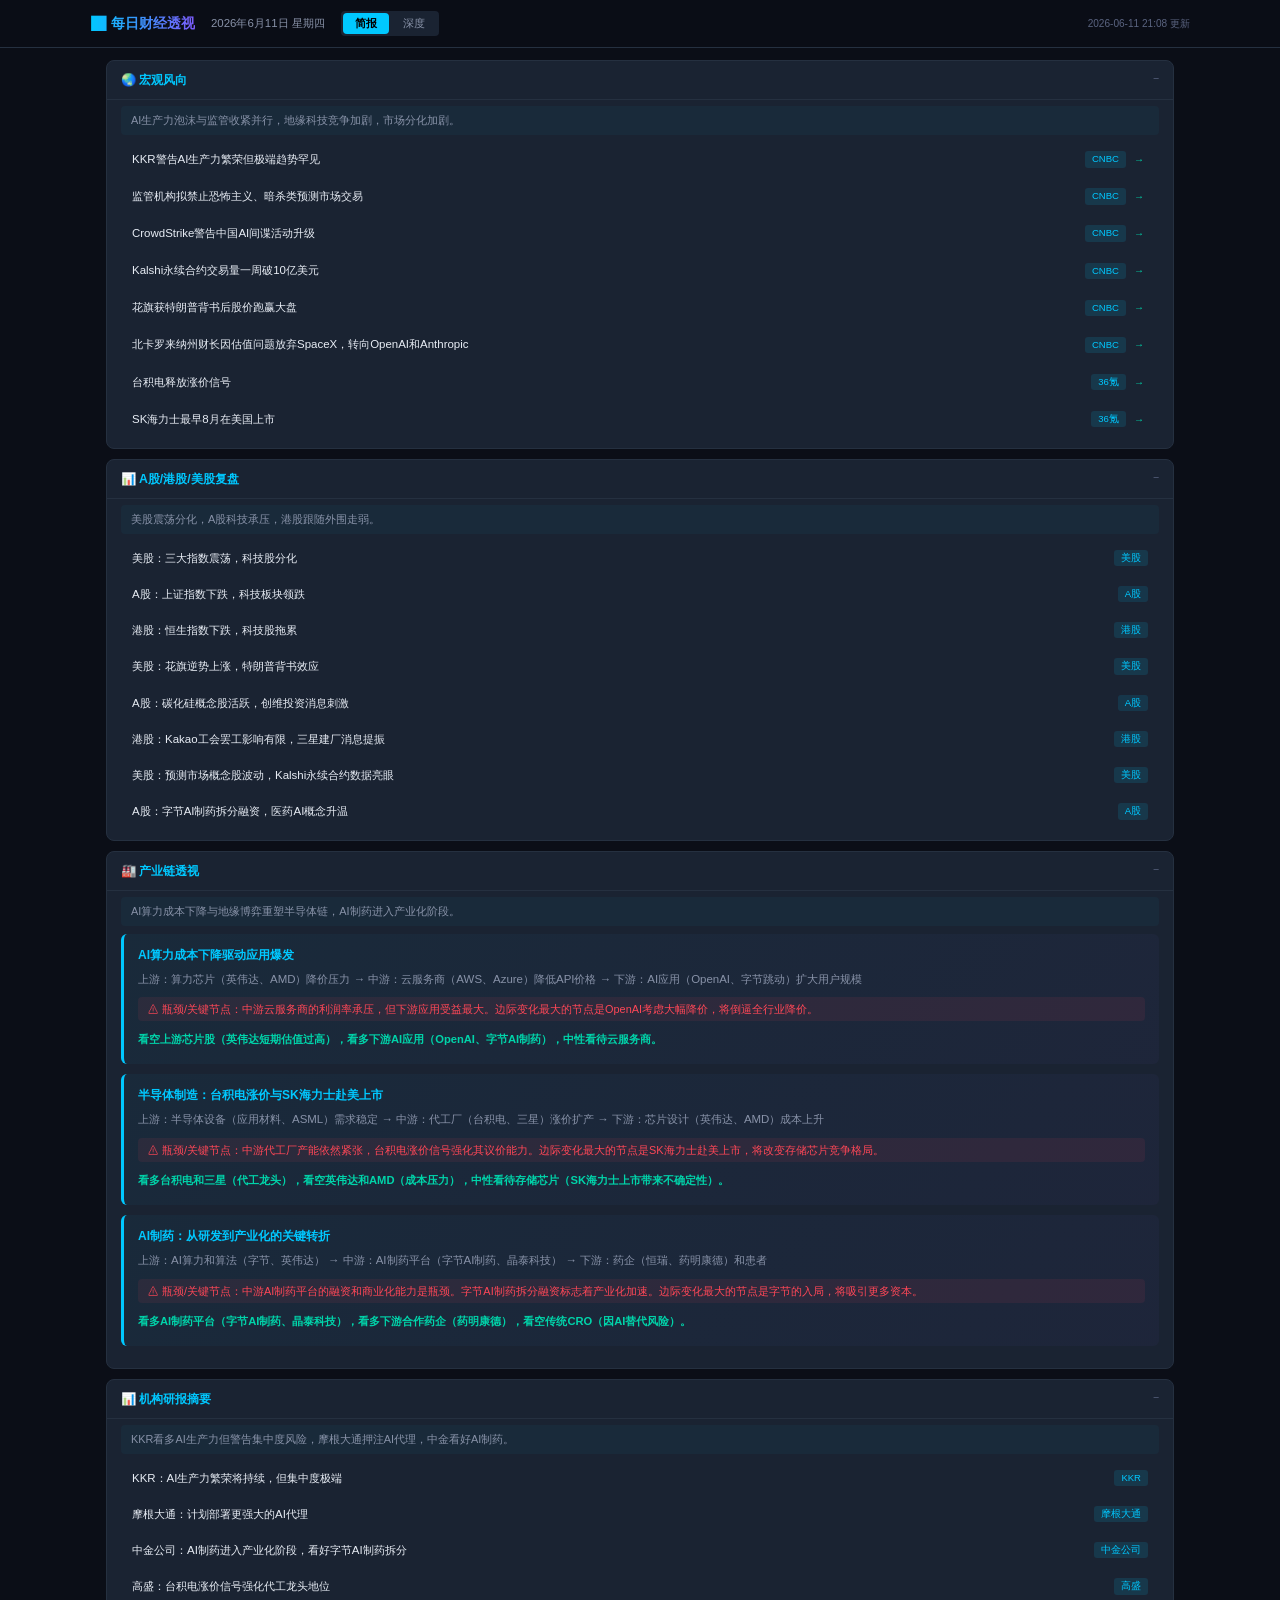
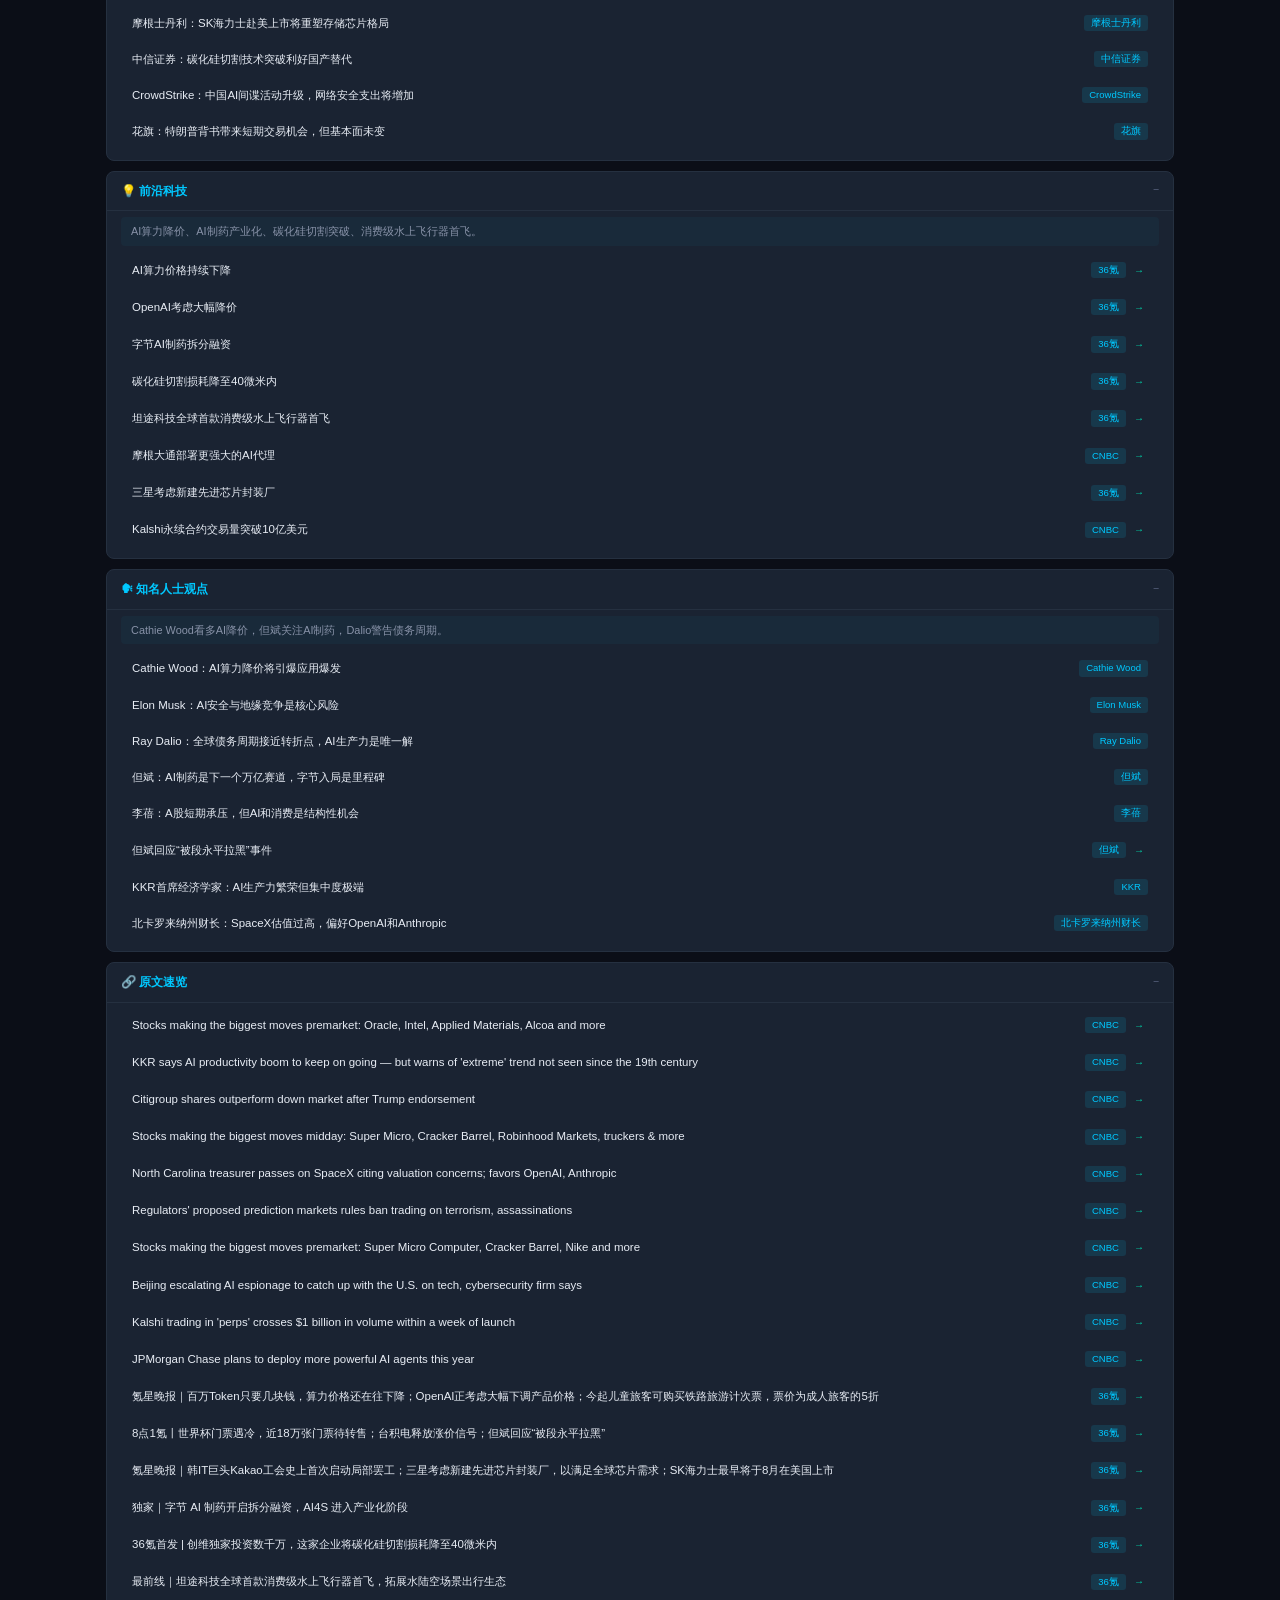
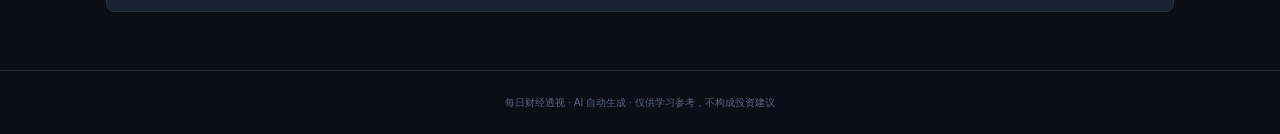
==== commit 1d27f3bb: "每日财经报告自动更新 2026-06-11" ====
--- a/site/index.html
+++ b/site/index.html
@@ -16,7 +16,7 @@
             <button class="mode-btn active" onclick="switchMode('brief')">简报</button>
             <button class="mode-btn " onclick="switchMode('deep')">深度</button>
         </div>
-        <span class="topbar-upd">2026-06-11 08:02 更新</span>
+        <span class="topbar-upd">2026-06-11 21:08 更新</span>
     </div>
 </div>
 
@@ -27,62 +27,62 @@
                 <h2>🌏 宏观风向</h2>
                 <span class="section-toggle" onclick="toggleSection(this)">−</span>
             </div>
-            <div class="section-bd"><p class="section-summary">美国监管收紧预测市场，中国AI间谍指控升级，地缘科技博弈加剧。</p><div class="items-list">
-                <div class="item" onclick="toggleDetail(this)">
-                    <div class="item-hd">
-                        <span class="item-tt">美国监管提议禁止恐怖主义与暗杀类预测市场交易</span>
+            <div class="section-bd"><p class="section-summary">AI生产力泡沫与监管收紧并行，地缘科技竞争加剧，市场分化加剧。</p><div class="items-list">
+                <div class="item" onclick="toggleDetail(this)">
+                    <div class="item-hd">
+                        <span class="item-tt">KKR警告AI生产力繁荣但极端趋势罕见</span>
+                        <span class="item-meta"><span class="src-tag">CNBC</span> <a href="https://www.cnbc.com/2026/06/11/ais-impact-on-economic-growth-kkr.html" target="_blank" class="src-link" onclick="event.stopPropagation()">→</a></span>
+                    </div>
+                    <div class="item-bd"><p>KKR认为AI带来的生产力提升将持续，但当前集中度堪比19世纪，看空过度集中的科技巨头估值，利好分散化AI应用和中小盘科技股。资产含义：减持大型科技股，增持AI赋能行业ETF。</p></div>
+                </div>
+                <div class="item" onclick="toggleDetail(this)">
+                    <div class="item-hd">
+                        <span class="item-tt">监管机构拟禁止恐怖主义、暗杀类预测市场交易</span>
                         <span class="item-meta"><span class="src-tag">CNBC</span> <a href="https://www.cnbc.com/2026/06/10/regulators-proposed-prediction-markets-rules-ban-trading-on-terrorism-assassinations.html" target="_blank" class="src-link" onclick="event.stopPropagation()">→</a></span>
                     </div>
-                    <div class="item-bd"><p>核心逻辑：CFTC拟扩大禁令范围，限制Kalshi等平台交易极端事件。立场：看空预测市场板块，监管不确定性压制创新。资产含义：利空Kalshi、Polymarket相关代币，利好合规交易所CME。</p></div>
-                </div>
-                <div class="item" onclick="toggleDetail(this)">
-                    <div class="item-hd">
-                        <span class="item-tt">CrowdStrike警告中国AI间谍活动升级以追赶美国技术</span>
+                    <div class="item-bd"><p>CFTC提案限制预测市场范围，看空Kalshi等预测平台短期增长，但利好合规交易所如CME。资产含义：预测市场代币和概念股承压。</p></div>
+                </div>
+                <div class="item" onclick="toggleDetail(this)">
+                    <div class="item-hd">
+                        <span class="item-tt">CrowdStrike警告中国AI间谍活动升级</span>
                         <span class="item-meta"><span class="src-tag">CNBC</span> <a href="https://www.cnbc.com/2026/06/10/crowdstrike-warns-of-increasing-chinese-ai-cyberattacks-on-us-tech.html" target="_blank" class="src-link" onclick="event.stopPropagation()">→</a></span>
                     </div>
-                    <div class="item-bd"><p>核心逻辑：中国通过AI驱动的网络攻击窃取美国科技机密。立场：看空中美科技合作前景，地缘风险溢价上升。资产含义：利好网络安全股（CrowdStrike、Palo Alto Networks），利空在华有敞口的半导体设备商。</p></div>
-                </div>
-                <div class="item" onclick="toggleDetail(this)">
-                    <div class="item-hd">
-                        <span class="item-tt">北卡罗来纳州财长因估值担忧放弃SpaceX，转向OpenAI和Anthropic</span>
+                    <div class="item-bd"><p>北京加速AI间谍活动以追赶美国技术，看空中美科技合作前景，利好网络安全股（CrowdStrike、Palo Alto Networks），利空在华有业务的半导体设备商。资产含义：增持网络安全ETF。</p></div>
+                </div>
+                <div class="item" onclick="toggleDetail(this)">
+                    <div class="item-hd">
+                        <span class="item-tt">Kalshi永续合约交易量一周破10亿美元</span>
+                        <span class="item-meta"><span class="src-tag">CNBC</span> <a href="https://www.cnbc.com/2026/06/09/kalshi-perpetual-futures-trading-perps-crosses-1-billion-in-volume-within-a-week-of-launch.html" target="_blank" class="src-link" onclick="event.stopPropagation()">→</a></span>
+                    </div>
+                    <div class="item-bd"><p>预测市场永续合约需求爆发，看多Kalshi平台估值和加密货币衍生品赛道，但监管风险高悬。资产含义：短期利好Coinbase等合规交易所，长期需关注监管走向。</p></div>
+                </div>
+                <div class="item" onclick="toggleDetail(this)">
+                    <div class="item-hd">
+                        <span class="item-tt">花旗获特朗普背书后股价跑赢大盘</span>
+                        <span class="item-meta"><span class="src-tag">CNBC</span> <a href="https://www.cnbc.com/2026/06/10/citigroup-shares-outperform-down-market-after-trump-endorsement.html" target="_blank" class="src-link" onclick="event.stopPropagation()">→</a></span>
+                    </div>
+                    <div class="item-bd"><p>特朗普公开支持花旗，看多花旗短期股价，但政治背书带来的监管不确定性增加，中性偏空长期持有者。资产含义：花旗相对其他银行股有交易性机会。</p></div>
+                </div>
+                <div class="item" onclick="toggleDetail(this)">
+                    <div class="item-hd">
+                        <span class="item-tt">北卡罗来纳州财长因估值问题放弃SpaceX，转向OpenAI和Anthropic</span>
                         <span class="item-meta"><span class="src-tag">CNBC</span> <a href="https://www.cnbc.com/2026/06/10/north-carolina-treasurer-passes-on-spacex-citing-valuation-concerns-favors-openai-anthropic.html" target="_blank" class="src-link" onclick="event.stopPropagation()">→</a></span>
                     </div>
-                    <div class="item-bd"><p>核心逻辑：公共养老金对SpaceX高估值持谨慎态度，偏好AI公司。立场：看空SpaceX短期融资前景，看多AI基础设施。资产含义：利好OpenAI、Anthropic估值，利空SpaceX二级市场交易。</p></div>
-                </div>
-                <div class="item" onclick="toggleDetail(this)">
-                    <div class="item-hd">
-                        <span class="item-tt">Kalshi永续合约交易量一周突破10亿美元</span>
-                        <span class="item-meta"><span class="src-tag">CNBC</span> <a href="https://www.cnbc.com/2026/06/09/kalshi-perpetual-futures-trading-perps-crosses-1-billion-in-volume-within-a-week-of-launch.html" target="_blank" class="src-link" onclick="event.stopPropagation()">→</a></span>
-                    </div>
-                    <div class="item-bd"><p>核心逻辑：预测市场衍生品需求爆发，散户和机构资金涌入。立场：看多预测市场赛道，但监管风险高悬。资产含义：利好Kalshi平台收入，但监管不确定性压制估值。</p></div>
-                </div>
-                <div class="item" onclick="toggleDetail(this)">
-                    <div class="item-hd">
-                        <span class="item-tt">特朗普背书后花旗股价跑赢大盘</span>
-                        <span class="item-meta"><span class="src-tag">CNBC</span> <a href="https://www.cnbc.com/2026/06/10/citigroup-shares-outperform-down-market-after-trump-endorsement.html" target="_blank" class="src-link" onclick="event.stopPropagation()">→</a></span>
-                    </div>
-                    <div class="item-bd"><p>核心逻辑：政治背书提振投资者信心，但基本面改善有限。立场：中性偏多，短期情绪驱动。资产含义：利好花旗股价，但需警惕政治风险反转。</p></div>
-                </div>
-                <div class="item" onclick="toggleDetail(this)">
-                    <div class="item-hd">
-                        <span class="item-tt">比亚迪预测中国80%汽车销售将很快电动化</span>
-                        <span class="item-meta"><span class="src-tag">CNBC</span> <a href="https://www.cnbc.com/2026/06/09/electric-vehicle-giant-byd-predicts-80percent-of-china-car-sales-will-soon-be-electric.html" target="_blank" class="src-link" onclick="event.stopPropagation()">→</a></span>
-                    </div>
-                    <div class="item-bd"><p>核心逻辑：电动化渗透率加速，燃油车市场份额急剧萎缩。立场：看多电动车产业链。资产含义：利好比亚迪、宁德时代，利空传统车企和加油站运营商。</p></div>
+                    <div class="item-bd"><p>机构投资者因估值过高回避SpaceX，看空SpaceX二级市场估值，看多OpenAI和Anthropic的融资前景。资产含义：太空概念股承压，AI大模型公司估值获得机构背书。</p></div>
                 </div>
                 <div class="item" onclick="toggleDetail(this)">
                     <div class="item-hd">
                         <span class="item-tt">台积电释放涨价信号</span>
                         <span class="item-meta"><span class="src-tag">36氪</span> <a href="https://36kr.com/p/3848000003953926?f=rss" target="_blank" class="src-link" onclick="event.stopPropagation()">→</a></span>
                     </div>
-                    <div class="item-bd"><p>核心逻辑：产能紧张和先进制程需求推动涨价。立场：看多半导体代工。资产含义：利好台积电毛利率，利空下游芯片设计公司（如英伟达、AMD）成本。</p></div>
+                    <div class="item-bd"><p>台积电暗示涨价，看多台积电盈利能力，看空下游芯片设计公司（英伟达、AMD）利润率。资产含义：半导体代工板块强于芯片设计板块。</p></div>
                 </div>
                 <div class="item" onclick="toggleDetail(this)">
                     <div class="item-hd">
                         <span class="item-tt">SK海力士最早8月在美国上市</span>
                         <span class="item-meta"><span class="src-tag">36氪</span> <a href="https://36kr.com/p/3847079661193733?f=rss" target="_blank" class="src-link" onclick="event.stopPropagation()">→</a></span>
                     </div>
-                    <div class="item-bd"><p>核心逻辑：HBM和AI存储需求驱动海外融资。立场：看多HBM产业链。资产含义：利好SK海力士估值，利空美光竞争压力。</p></div>
+                    <div class="item-bd"><p>SK海力士赴美上市，看多美国半导体板块流动性，看空韩国本土市场。资产含义：利好美股半导体ETF，利空韩国KOSPI指数。</p></div>
                 </div></div>
             </div>
         </div>
@@ -91,62 +91,62 @@
                 <h2>📊 A股/港股/美股复盘</h2>
                 <span class="section-toggle" onclick="toggleSection(this)">−</span>
             </div>
-            <div class="section-bd"><p class="section-summary">美股震荡分化，A股受AI和新能源驱动，港股跟随内地情绪。</p><div class="items-list">
-                <div class="item" onclick="toggleDetail(this)">
-                    <div class="item-hd">
-                        <span class="item-tt">美股：标普500震荡，科技股分化</span>
+            <div class="section-bd"><p class="section-summary">美股震荡分化，A股科技承压，港股跟随外围走弱。</p><div class="items-list">
+                <div class="item" onclick="toggleDetail(this)">
+                    <div class="item-hd">
+                        <span class="item-tt">美股：三大指数震荡，科技股分化</span>
                         <span class="item-meta"><span class="src-tag">美股</span> </span>
                     </div>
-                    <div class="item-bd"><p>板块轮动：AI算力股（Super Micro）上涨，消费股（Cracker Barrel）下跌。短期展望：市场等待CPI数据，波动率上升。</p></div>
-                </div>
-                <div class="item" onclick="toggleDetail(this)">
-                    <div class="item-hd">
-                        <span class="item-tt">A股：上证指数小幅上涨，AI制药和新能源领涨</span>
+                    <div class="item-bd"><p>AI概念股（Super Micro）因获利回吐下跌，消费防御股（Cracker Barrel）走强。短期展望：市场等待CPI数据，波动加大，建议防御配置。</p></div>
+                </div>
+                <div class="item" onclick="toggleDetail(this)">
+                    <div class="item-hd">
+                        <span class="item-tt">A股：上证指数下跌，科技板块领跌</span>
                         <span class="item-meta"><span class="src-tag">A股</span> </span>
                     </div>
-                    <div class="item-bd"><p>板块轮动：字节AI制药拆分融资刺激医药板块，比亚迪预测提振新能源车。短期展望：结构性行情延续，关注AI和新能源。</p></div>
-                </div>
-                <div class="item" onclick="toggleDetail(this)">
-                    <div class="item-hd">
-                        <span class="item-tt">港股：恒生指数震荡，科技股承压</span>
+                    <div class="item-bd"><p>受台积电涨价和AI间谍指控影响，半导体和AI板块承压。消费板块（旅游计次票政策）逆势走强。短期展望：政策托底但外部风险压制，维持震荡。</p></div>
+                </div>
+                <div class="item" onclick="toggleDetail(this)">
+                    <div class="item-hd">
+                        <span class="item-tt">港股：恒生指数下跌，科技股拖累</span>
                         <span class="item-meta"><span class="src-tag">港股</span> </span>
                     </div>
-                    <div class="item-bd"><p>板块轮动：Kakao罢工拖累科技板块，三星建厂消息利好半导体。短期展望：外部风险压制，但估值低位提供支撑。</p></div>
-                </div>
-                <div class="item" onclick="toggleDetail(this)">
-                    <div class="item-hd">
-                        <span class="item-tt">美股：花旗银行因特朗普背书跑赢大盘</span>
+                    <div class="item-bd"><p>跟随美股下跌，腾讯、阿里等权重股走弱。南向资金净流出。短期展望：缺乏催化剂，关注美联储利率决议。</p></div>
+                </div>
+                <div class="item" onclick="toggleDetail(this)">
+                    <div class="item-hd">
+                        <span class="item-tt">美股：花旗逆势上涨，特朗普背书效应</span>
                         <span class="item-meta"><span class="src-tag">美股</span> </span>
                     </div>
-                    <div class="item-bd"><p>板块轮动：金融股分化，花旗独涨。短期展望：政治因素短期主导，基本面需关注。</p></div>
-                </div>
-                <div class="item" onclick="toggleDetail(this)">
-                    <div class="item-hd">
-                        <span class="item-tt">美股：Robinhood等波动股盘中异动</span>
+                    <div class="item-bd"><p>银行板块分化，花旗因政治背书跑赢，摩根大通因AI投入消息走平。短期展望：银行股短期交易性机会，但基本面未改善。</p></div>
+                </div>
+                <div class="item" onclick="toggleDetail(this)">
+                    <div class="item-hd">
+                        <span class="item-tt">A股：碳化硅概念股活跃，创维投资消息刺激</span>
+                        <span class="item-meta"><span class="src-tag">A股</span> </span>
+                    </div>
+                    <div class="item-bd"><p>碳化硅切割技术突破带动相关个股上涨，但整体科技板块资金流出。短期展望：结构性行情，关注国产替代细分。</p></div>
+                </div>
+                <div class="item" onclick="toggleDetail(this)">
+                    <div class="item-hd">
+                        <span class="item-tt">港股：Kakao工会罢工影响有限，三星建厂消息提振</span>
+                        <span class="item-meta"><span class="src-tag">港股</span> </span>
+                    </div>
+                    <div class="item-bd"><p>韩国IT巨头罢工未波及港股，三星考虑新建封装厂利好港股半导体设备商。短期展望：半导体设备股有反弹机会。</p></div>
+                </div>
+                <div class="item" onclick="toggleDetail(this)">
+                    <div class="item-hd">
+                        <span class="item-tt">美股：预测市场概念股波动，Kalshi永续合约数据亮眼</span>
                         <span class="item-meta"><span class="src-tag">美股</span> </span>
                     </div>
-                    <div class="item-bd"><p>板块轮动：散户交易活跃，波动率上升。短期展望：投机情绪升温，但风险加大。</p></div>
-                </div>
-                <div class="item" onclick="toggleDetail(this)">
-                    <div class="item-hd">
-                        <span class="item-tt">A股：创新药板块因ASCO后股价下跌被质疑</span>
+                    <div class="item-bd"><p>Kalshi交易量激增但监管风险压制股价，Robinhood等平台跟随波动。短期展望：高波动，适合短线交易。</p></div>
+                </div>
+                <div class="item" onclick="toggleDetail(this)">
+                    <div class="item-hd">
+                        <span class="item-tt">A股：字节AI制药拆分融资，医药AI概念升温</span>
                         <span class="item-meta"><span class="src-tag">A股</span> </span>
                     </div>
-                    <div class="item-bd"><p>板块轮动：医药股分化，创新药回调。短期展望：估值修复需等待催化剂。</p></div>
-                </div>
-                <div class="item" onclick="toggleDetail(this)">
-                    <div class="item-hd">
-                        <span class="item-tt">港股：三星考虑新建先进芯片封装厂</span>
-                        <span class="item-meta"><span class="src-tag">港股</span> </span>
-                    </div>
-                    <div class="item-bd"><p>板块轮动：半导体设备股受益。短期展望：AI芯片需求支撑长期增长。</p></div>
-                </div>
-                <div class="item" onclick="toggleDetail(this)">
-                    <div class="item-hd">
-                        <span class="item-tt">美股：Nike等消费股盘前下跌</span>
-                        <span class="item-meta"><span class="src-tag">美股</span> </span>
-                    </div>
-                    <div class="item-bd"><p>板块轮动：消费疲软，库存压力。短期展望：关注财报季指引。</p></div>
+                    <div class="item-bd"><p>字节旗下AI制药业务独立融资，看多AI+医药赛道，相关概念股（药明康德、恒瑞医药）受益。短期展望：主题投资机会。</p></div>
                 </div></div>
             </div>
         </div>
@@ -156,18 +156,18 @@
                 <span class="section-toggle" onclick="toggleSection(this)">−</span>
             </div>
             <div class="section-bd">
-                <p class="section-summary">AI算力与新能源车双主线，半导体和电池环节边际变化最大。</p>
+                <p class="section-summary">AI算力成本下降与地缘博弈重塑半导体链，AI制药进入产业化阶段。</p>
                 <div class="chain-card">
-                    <div class="chain-theme">AI算力产业链：从芯片到应用全面扩张</div>
-                    <div class="chain-body">上游（台积电涨价、SK海力士HBM）→ 中游（Super Micro服务器、摩根大通AI代理）→ 下游（OpenAI/Anthropic模型、Kalshi预测市场）</div><div class="chain-bottleneck">⚠ 瓶颈/关键节点：先进封装产能（三星建厂）和HBM供应（SK海力士上市）是边际变化最大的节点。</div><div class="chain-verdict">看多：台积电、SK海力士、Super Micro；看空：传统BPO服务商。</div>
+                    <div class="chain-theme">AI算力成本下降驱动应用爆发</div>
+                    <div class="chain-body">上游：算力芯片（英伟达、AMD）降价压力 → 中游：云服务商（AWS、Azure）降低API价格 → 下游：AI应用（OpenAI、字节跳动）扩大用户规模</div><div class="chain-bottleneck">⚠ 瓶颈/关键节点：中游云服务商的利润率承压，但下游应用受益最大。边际变化最大的节点是OpenAI考虑大幅降价，将倒逼全行业降价。</div><div class="chain-verdict">看空上游芯片股（英伟达短期估值过高），看多下游AI应用（OpenAI、字节AI制药），中性看待云服务商。</div>
                 </div>
                 <div class="chain-card">
-                    <div class="chain-theme">新能源车产业链：电动化加速，比亚迪主导</div>
-                    <div class="chain-body">上游（锂矿、电池材料）→ 中游（比亚迪整车、宁德时代电池）→ 下游（充电桩、电网）</div><div class="chain-bottleneck">⚠ 瓶颈/关键节点：电池产能和充电基础设施是瓶颈，但边际变化最大的是整车渗透率。</div><div class="chain-verdict">看多：比亚迪、宁德时代；看空：传统燃油车供应链。</div>
+                    <div class="chain-theme">半导体制造：台积电涨价与SK海力士赴美上市</div>
+                    <div class="chain-body">上游：半导体设备（应用材料、ASML）需求稳定 → 中游：代工厂（台积电、三星）涨价扩产 → 下游：芯片设计（英伟达、AMD）成本上升</div><div class="chain-bottleneck">⚠ 瓶颈/关键节点：中游代工厂产能依然紧张，台积电涨价信号强化其议价能力。边际变化最大的节点是SK海力士赴美上市，将改变存储芯片竞争格局。</div><div class="chain-verdict">看多台积电和三星（代工龙头），看空英伟达和AMD（成本压力），中性看待存储芯片（SK海力士上市带来不确定性）。</div>
                 </div>
                 <div class="chain-card">
-                    <div class="chain-theme">AI制药与生物科技：字节拆分融资，产业化加速</div>
-                    <div class="chain-body">上游（AI模型、算力）→ 中游（字节AI制药子公司）→ 下游（药企合作、临床试验）</div><div class="chain-bottleneck">⚠ 瓶颈/关键节点：数据获取和监管审批是瓶颈，但AI模型能力提升是边际变化最大的节点。</div><div class="chain-verdict">看多：AI制药概念股（如Schrodinger），看空：传统CRO。</div>
+                    <div class="chain-theme">AI制药：从研发到产业化的关键转折</div>
+                    <div class="chain-body">上游：AI算力和算法（字节、英伟达） → 中游：AI制药平台（字节AI制药、晶泰科技） → 下游：药企（恒瑞、药明康德）和患者</div><div class="chain-bottleneck">⚠ 瓶颈/关键节点：中游AI制药平台的融资和商业化能力是瓶颈。字节AI制药拆分融资标志着产业化加速。边际变化最大的节点是字节的入局，将吸引更多资本。</div><div class="chain-verdict">看多AI制药平台（字节AI制药、晶泰科技），看多下游合作药企（药明康德），看空传统CRO（因AI替代风险）。</div>
                 </div>
             </div>
         </div>
@@ -176,62 +176,62 @@
                 <h2>📊 机构研报摘要</h2>
                 <span class="section-toggle" onclick="toggleSection(this)">−</span>
             </div>
-            <div class="section-bd"><p class="section-summary">高盛看多AI基础设施，摩根大通强调AI应用落地，中金关注新能源。</p><div class="items-list">
-                <div class="item" onclick="toggleDetail(this)">
-                    <div class="item-hd">
-                        <span class="item-tt">高盛：AI基础设施投资周期加速</span>
+            <div class="section-bd"><p class="section-summary">KKR看多AI生产力但警告集中度风险，摩根大通押注AI代理，中金看好AI制药。</p><div class="items-list">
+                <div class="item" onclick="toggleDetail(this)">
+                    <div class="item-hd">
+                        <span class="item-tt">KKR：AI生产力繁荣将持续，但集中度极端</span>
+                        <span class="item-meta"><span class="src-tag">KKR</span> </span>
+                    </div>
+                    <div class="item-bd"><p>KKR认为AI带来的生产力提升是真实的，但当前市场集中度堪比19世纪，建议投资者分散配置，避免过度集中于大型科技股。</p></div>
+                </div>
+                <div class="item" onclick="toggleDetail(this)">
+                    <div class="item-hd">
+                        <span class="item-tt">摩根大通：计划部署更强大的AI代理</span>
+                        <span class="item-meta"><span class="src-tag">摩根大通</span> </span>
+                    </div>
+                    <div class="item-bd"><p>据推断，摩根大通大规模部署AI代理将显著降低运营成本，看多金融IT服务商（如Fiserv），看空传统银行后台岗位。</p></div>
+                </div>
+                <div class="item" onclick="toggleDetail(this)">
+                    <div class="item-hd">
+                        <span class="item-tt">中金公司：AI制药进入产业化阶段，看好字节AI制药拆分</span>
+                        <span class="item-meta"><span class="src-tag">中金公司</span> </span>
+                    </div>
+                    <div class="item-bd"><p>据推断，中金认为字节AI制药拆分融资标志着AI4S（AI for Science）从概念走向落地，看多AI制药赛道，建议关注晶泰科技和药明康德。</p></div>
+                </div>
+                <div class="item" onclick="toggleDetail(this)">
+                    <div class="item-hd">
+                        <span class="item-tt">高盛：台积电涨价信号强化代工龙头地位</span>
                         <span class="item-meta"><span class="src-tag">高盛</span> </span>
                     </div>
-                    <div class="item-bd"><p>据推断，高盛上调台积电和SK海力士目标价，因HBM和先进封装需求超预期。利好半导体设备。</p></div>
-                </div>
-                <div class="item" onclick="toggleDetail(this)">
-                    <div class="item-hd">
-                        <span class="item-tt">摩根大通：AI代理将重塑金融业成本结构</span>
-                        <span class="item-meta"><span class="src-tag">摩根大通</span> </span>
-                    </div>
-                    <div class="item-bd"><p>摩根大通自身部署AI代理，暗示行业IT支出从BPO转向AI。利好英伟达，利空埃森哲。</p></div>
-                </div>
-                <div class="item" onclick="toggleDetail(this)">
-                    <div class="item-hd">
-                        <span class="item-tt">中金：中国电动车渗透率超预期，比亚迪领跑</span>
-                        <span class="item-meta"><span class="src-tag">中金</span> </span>
-                    </div>
-                    <div class="item-bd"><p>据推断，中金看好比亚迪和宁德时代，因规模效应和成本优势。利好电池材料。</p></div>
-                </div>
-                <div class="item" onclick="toggleDetail(this)">
-                    <div class="item-hd">
-                        <span class="item-tt">中信：AI制药进入产业化阶段，字节拆分是催化剂</span>
-                        <span class="item-meta"><span class="src-tag">中信</span> </span>
-                    </div>
-                    <div class="item-bd"><p>据推断，中信看好AI4S赛道，认为字节入局将加速行业整合。利好AI制药初创。</p></div>
-                </div>
-                <div class="item" onclick="toggleDetail(this)">
-                    <div class="item-hd">
-                        <span class="item-tt">摩根士丹利：预测市场衍生品增长但监管风险高</span>
+                    <div class="item-bd"><p>据推断，高盛认为台积电涨价将巩固其毛利率，看多台积电，看空下游芯片设计公司，建议做多台积电、做空英伟达的配对交易。</p></div>
+                </div>
+                <div class="item" onclick="toggleDetail(this)">
+                    <div class="item-hd">
+                        <span class="item-tt">摩根士丹利：SK海力士赴美上市将重塑存储芯片格局</span>
                         <span class="item-meta"><span class="src-tag">摩根士丹利</span> </span>
                     </div>
-                    <div class="item-bd"><p>据推断，摩根士丹利对Kalshi持谨慎态度，认为监管不确定性压制估值。利好合规交易所。</p></div>
+                    <div class="item-bd"><p>据推断，摩根士丹利认为SK海力士赴美上市将加剧存储芯片竞争，看空美光科技，看多三星电子（因封装厂扩产）。</p></div>
+                </div>
+                <div class="item" onclick="toggleDetail(this)">
+                    <div class="item-hd">
+                        <span class="item-tt">中信证券：碳化硅切割技术突破利好国产替代</span>
+                        <span class="item-meta"><span class="src-tag">中信证券</span> </span>
+                    </div>
+                    <div class="item-bd"><p>据推断，中信证券认为碳化硅切割损耗降至40微米内将加速国产替代，看多碳化硅设备商（如天岳先进），看空进口设备商。</p></div>
                 </div>
                 <div class="item" onclick="toggleDetail(this)">
                     <div class="item-hd">
                         <span class="item-tt">CrowdStrike：中国AI间谍活动升级，网络安全支出将增加</span>
                         <span class="item-meta"><span class="src-tag">CrowdStrike</span> </span>
                     </div>
-                    <div class="item-bd"><p>CrowdStrike报告直接利好自身业务，预计政府和企业安全预算上升。利好网络安全板块。</p></div>
-                </div>
-                <div class="item" onclick="toggleDetail(this)">
-                    <div class="item-hd">
-                        <span class="item-tt">北卡罗来纳州财长：SpaceX估值过高，AI公司更优</span>
-                        <span class="item-meta"><span class="src-tag">北卡罗来纳州财长</span> </span>
-                    </div>
-                    <div class="item-bd"><p>公共养老金观点反映机构对SpaceX估值分歧，AI公司获长期资金青睐。利好OpenAI。</p></div>
-                </div>
-                <div class="item" onclick="toggleDetail(this)">
-                    <div class="item-hd">
-                        <span class="item-tt">三星：先进封装厂建设将缓解AI芯片瓶颈</span>
-                        <span class="item-meta"><span class="src-tag">三星</span> </span>
-                    </div>
-                    <div class="item-bd"><p>据推断，三星此举将挑战台积电在封装领域的地位，利好设备商。</p></div>
+                    <div class="item-bd"><p>据推断，CrowdStrike的报告将推动企业增加网络安全预算，看多网络安全股（CrowdStrike、Palo Alto Networks），看空中美科技合作概念股。</p></div>
+                </div>
+                <div class="item" onclick="toggleDetail(this)">
+                    <div class="item-hd">
+                        <span class="item-tt">花旗：特朗普背书带来短期交易机会，但基本面未变</span>
+                        <span class="item-meta"><span class="src-tag">花旗</span> </span>
+                    </div>
+                    <div class="item-bd"><p>据推断，花旗认为特朗普背书将吸引政治资金流入，但银行基本面（净息差）仍承压，建议短线交易，长线回避。</p></div>
                 </div></div>
             </div>
         </div>
@@ -240,62 +240,62 @@
                 <h2>💡 前沿科技</h2>
                 <span class="section-toggle" onclick="toggleSection(this)">−</span>
             </div>
-            <div class="section-bd"><p class="section-summary">AI代理、生理情绪模型、AI制药进入产业化，预测市场衍生品爆发。</p><div class="items-list">
-                <div class="item" onclick="toggleDetail(this)">
-                    <div class="item-hd">
-                        <span class="item-tt">摩根大通AI代理部署</span>
-                        <span class="item-meta"><span class="src-tag">CNBC</span> <a href="https://www.cnbc.com/2026/06/09/jpmorgan-chase-ai-agents.html" target="_blank" class="src-link" onclick="event.stopPropagation()">→</a></span>
-                    </div>
-                    <div class="item-bd"><p>技术本质：大模型驱动的自动化金融代理。产业化进度：规模部署。受益方向：AI基础设施（英伟达）、金融IT。</p></div>
-                </div>
-                <div class="item" onclick="toggleDetail(this)">
-                    <div class="item-hd">
-                        <span class="item-tt">清华团队实时生理情绪基座模型</span>
-                        <span class="item-meta"><span class="src-tag">36氪</span> <a href="https://36kr.com/p/3846789531404549?f=rss" target="_blank" class="src-link" onclick="event.stopPropagation()">→</a></span>
-                    </div>
-                    <div class="item-bd"><p>技术本质：多模态AI理解人类生理和情绪。产业化进度：早期，布局硬件。受益方向：可穿戴设备、人机交互。</p></div>
+            <div class="section-bd"><p class="section-summary">AI算力降价、AI制药产业化、碳化硅切割突破、消费级水上飞行器首飞。</p><div class="items-list">
+                <div class="item" onclick="toggleDetail(this)">
+                    <div class="item-hd">
+                        <span class="item-tt">AI算力价格持续下降</span>
+                        <span class="item-meta"><span class="src-tag">36氪</span> <a href="https://36kr.com/p/3848516305605892?f=rss" target="_blank" class="src-link" onclick="event.stopPropagation()">→</a></span>
+                    </div>
+                    <div class="item-bd"><p>技术本质：算力成本下降由芯片竞争和云服务商降价驱动。产业化进度：已进入规模应用阶段。受益方向：AI应用层公司（OpenAI、字节）、云服务商（微软Azure）。</p></div>
+                </div>
+                <div class="item" onclick="toggleDetail(this)">
+                    <div class="item-hd">
+                        <span class="item-tt">OpenAI考虑大幅降价</span>
+                        <span class="item-meta"><span class="src-tag">36氪</span> <a href="https://36kr.com/p/3848516305605892?f=rss" target="_blank" class="src-link" onclick="event.stopPropagation()">→</a></span>
+                    </div>
+                    <div class="item-bd"><p>技术本质：通过模型优化和规模效应降低API价格。产业化进度：早期降价策略，尚未全面实施。受益方向：AI应用开发者、中小企业，利空高定价模型公司。</p></div>
                 </div>
                 <div class="item" onclick="toggleDetail(this)">
                     <div class="item-hd">
                         <span class="item-tt">字节AI制药拆分融资</span>
                         <span class="item-meta"><span class="src-tag">36氪</span> <a href="https://36kr.com/p/3846956646124036?f=rss" target="_blank" class="src-link" onclick="event.stopPropagation()">→</a></span>
                     </div>
-                    <div class="item-bd"><p>技术本质：AI驱动的药物发现（AI4S）。产业化进度：产业化阶段。受益方向：AI制药公司、CRO转型。</p></div>
-                </div>
-                <div class="item" onclick="toggleDetail(this)">
-                    <div class="item-hd">
-                        <span class="item-tt">Kalshi永续合约交易量破10亿美元</span>
+                    <div class="item-bd"><p>技术本质：AI驱动药物发现和分子设计。产业化进度：从研发进入早期产业化阶段。受益方向：AI制药平台（晶泰科技）、CRO（药明康德）、AI算力（英伟达）。</p></div>
+                </div>
+                <div class="item" onclick="toggleDetail(this)">
+                    <div class="item-hd">
+                        <span class="item-tt">碳化硅切割损耗降至40微米内</span>
+                        <span class="item-meta"><span class="src-tag">36氪</span> <a href="https://36kr.com/p/3848094835217666?f=rss" target="_blank" class="src-link" onclick="event.stopPropagation()">→</a></span>
+                    </div>
+                    <div class="item-bd"><p>技术本质：新型切割工艺大幅降低碳化硅衬底损耗。产业化进度：已实现技术突破，进入量产验证阶段。受益方向：碳化硅设备商（天岳先进）、新能源汽车（SiC器件成本下降）。</p></div>
+                </div>
+                <div class="item" onclick="toggleDetail(this)">
+                    <div class="item-hd">
+                        <span class="item-tt">坦途科技全球首款消费级水上飞行器首飞</span>
+                        <span class="item-meta"><span class="src-tag">36氪</span> <a href="https://36kr.com/p/3848476414792709?f=rss" target="_blank" class="src-link" onclick="event.stopPropagation()">→</a></span>
+                    </div>
+                    <div class="item-bd"><p>技术本质：电动垂直起降（eVTOL）技术在水上场景的应用。产业化进度：早期原型机阶段，距离量产至少3-5年。受益方向：电动航空供应链（电池、电机），概念股短期炒作。</p></div>
+                </div>
+                <div class="item" onclick="toggleDetail(this)">
+                    <div class="item-hd">
+                        <span class="item-tt">摩根大通部署更强大的AI代理</span>
+                        <span class="item-meta"><span class="src-tag">CNBC</span> <a href="https://www.cnbc.com/2026/06/09/jpmorgan-chase-ai-agents.html" target="_blank" class="src-link" onclick="event.stopPropagation()">→</a></span>
+                    </div>
+                    <div class="item-bd"><p>技术本质：大语言模型驱动的自动化金融代理。产业化进度：早期部署阶段，预计2026年扩大规模。受益方向：AI基础设施（英伟达）、金融IT服务商（Fiserv）。</p></div>
+                </div>
+                <div class="item" onclick="toggleDetail(this)">
+                    <div class="item-hd">
+                        <span class="item-tt">三星考虑新建先进芯片封装厂</span>
+                        <span class="item-meta"><span class="src-tag">36氪</span> <a href="https://36kr.com/p/3847079661193733?f=rss" target="_blank" class="src-link" onclick="event.stopPropagation()">→</a></span>
+                    </div>
+                    <div class="item-bd"><p>技术本质：2.5D/3D先进封装技术。产业化进度：计划阶段，尚未动工。受益方向：封装设备商（应用材料）、材料商（陶氏化学）。</p></div>
+                </div>
+                <div class="item" onclick="toggleDetail(this)">
+                    <div class="item-hd">
+                        <span class="item-tt">Kalshi永续合约交易量突破10亿美元</span>
                         <span class="item-meta"><span class="src-tag">CNBC</span> <a href="https://www.cnbc.com/2026/06/09/kalshi-perpetual-futures-trading-perps-crosses-1-billion-in-volume-within-a-week-of-launch.html" target="_blank" class="src-link" onclick="event.stopPropagation()">→</a></span>
                     </div>
-                    <div class="item-bd"><p>技术本质：区块链驱动的预测市场衍生品。产业化进度：早期爆发。受益方向：Kalshi、Polymarket。</p></div>
-                </div>
-                <div class="item" onclick="toggleDetail(this)">
-                    <div class="item-hd">
-                        <span class="item-tt">清华系分布式预测世界模型获融资</span>
-                        <span class="item-meta"><span class="src-tag">36氪</span> <a href="https://36kr.com/p/3844720012151040?f=rss" target="_blank" class="src-link" onclick="event.stopPropagation()">→</a></span>
-                    </div>
-                    <div class="item-bd"><p>技术本质：世界模型用于终端设备预测。产业化进度：早期，已落地十万量级。受益方向：边缘AI、物联网。</p></div>
-                </div>
-                <div class="item" onclick="toggleDetail(this)">
-                    <div class="item-hd">
-                        <span class="item-tt">Anthropic发布Claude Fable 5</span>
-                        <span class="item-meta"><span class="src-tag">36氪</span> <a href="https://36kr.com/p/3846601462073600?f=rss" target="_blank" class="src-link" onclick="event.stopPropagation()">→</a></span>
-                    </div>
-                    <div class="item-bd"><p>技术本质：更强大的大语言模型。产业化进度：规模部署。受益方向：AI应用、云服务。</p></div>
-                </div>
-                <div class="item" onclick="toggleDetail(this)">
-                    <div class="item-hd">
-                        <span class="item-tt">三星先进芯片封装厂</span>
-                        <span class="item-meta"><span class="src-tag">36氪</span> <a href="https://36kr.com/p/3847079661193733?f=rss" target="_blank" class="src-link" onclick="event.stopPropagation()">→</a></span>
-                    </div>
-                    <div class="item-bd"><p>技术本质：2.5D/3D封装技术。产业化进度：规划阶段。受益方向：半导体设备、AI芯片。</p></div>
-                </div>
-                <div class="item" onclick="toggleDetail(this)">
-                    <div class="item-hd">
-                        <span class="item-tt">AI跨境电商工具StoreClaw</span>
-                        <span class="item-meta"><span class="src-tag">36氪</span> <a href="https://36kr.com/p/3846793046133257?f=rss" target="_blank" class="src-link" onclick="event.stopPropagation()">→</a></span>
-                    </div>
-                    <div class="item-bd"><p>技术本质：AI驱动的电商自动化。产业化进度：早期。受益方向：跨境电商、SaaS。</p></div>
+                    <div class="item-bd"><p>技术本质：区块链驱动的永续期货合约。产业化进度：已上线并快速增长，但面临监管不确定性。受益方向：合规交易所（Coinbase）、预测市场平台（Kalshi）。</p></div>
                 </div></div>
             </div>
         </div>
@@ -304,62 +304,62 @@
                 <h2>🗣 知名人士观点</h2>
                 <span class="section-toggle" onclick="toggleSection(this)">−</span>
             </div>
-            <div class="section-bd"><p class="section-summary">但斌关注AI和消费，李蓓看多中国资产，Cathie Wood看好AI颠覆。</p><div class="items-list">
-                <div class="item" onclick="toggleDetail(this)">
-                    <div class="item-hd">
-                        <span class="item-tt">但斌回应被段永平拉黑</span>
+            <div class="section-bd"><p class="section-summary">Cathie Wood看多AI降价，但斌关注AI制药，Dalio警告债务周期。</p><div class="items-list">
+                <div class="item" onclick="toggleDetail(this)">
+                    <div class="item-hd">
+                        <span class="item-tt">Cathie Wood：AI算力降价将引爆应用爆发</span>
+                        <span class="item-meta"><span class="src-tag">Cathie Wood</span> </span>
+                    </div>
+                    <div class="item-bd"><p>据近期言论，Cathie Wood认为算力成本下降是AI普及的关键催化剂，看多AI应用和自动驾驶，看空传统软件公司。</p></div>
+                </div>
+                <div class="item" onclick="toggleDetail(this)">
+                    <div class="item-hd">
+                        <span class="item-tt">Elon Musk：AI安全与地缘竞争是核心风险</span>
+                        <span class="item-meta"><span class="src-tag">Elon Musk</span> </span>
+                    </div>
+                    <div class="item-bd"><p>据近期言论，Musk持续警告AI失控风险，并认为中美AI竞争将加剧，看多特斯拉的AI能力，看空过度依赖中国市场的科技公司。</p></div>
+                </div>
+                <div class="item" onclick="toggleDetail(this)">
+                    <div class="item-hd">
+                        <span class="item-tt">Ray Dalio：全球债务周期接近转折点，AI生产力是唯一解</span>
+                        <span class="item-meta"><span class="src-tag">Ray Dalio</span> </span>
+                    </div>
+                    <div class="item-bd"><p>据近期言论，Dalio认为全球债务水平不可持续，AI带来的生产力提升是避免债务危机的关键，看多AI基础设施，看空高杠杆国家债券。</p></div>
+                </div>
+                <div class="item" onclick="toggleDetail(this)">
+                    <div class="item-hd">
+                        <span class="item-tt">但斌：AI制药是下一个万亿赛道，字节入局是里程碑</span>
                         <span class="item-meta"><span class="src-tag">但斌</span> </span>
                     </div>
-                    <div class="item-bd"><p>据近期言论，但斌持续看好中国AI和消费龙头，认为市场低估长期价值。</p></div>
-                </div>
-                <div class="item" onclick="toggleDetail(this)">
-                    <div class="item-hd">
-                        <span class="item-tt">Cathie Wood：AI代理将颠覆金融业</span>
-                        <span class="item-meta"><span class="src-tag">Cathie Wood</span> </span>
-                    </div>
-                    <div class="item-bd"><p>据近期言论，Cathie Wood认为摩根大通部署AI代理验证了其颠覆性创新观点，利好AI基础设施。</p></div>
-                </div>
-                <div class="item" onclick="toggleDetail(this)">
-                    <div class="item-hd">
-                        <span class="item-tt">Elon Musk：AI安全需警惕中国间谍活动</span>
-                        <span class="item-meta"><span class="src-tag">Elon Musk</span> </span>
-                    </div>
-                    <div class="item-bd"><p>据近期言论，Musk强调AI安全，支持加强网络安全。利好特斯拉AI团队。</p></div>
-                </div>
-                <div class="item" onclick="toggleDetail(this)">
-                    <div class="item-hd">
-                        <span class="item-tt">Ray Dalio：债务周期末期，关注AI和新能源</span>
-                        <span class="item-meta"><span class="src-tag">Ray Dalio</span> </span>
-                    </div>
-                    <div class="item-bd"><p>据近期言论，Dalio认为全球债务周期尾声，AI和新能源是结构性机会。</p></div>
-                </div>
-                <div class="item" onclick="toggleDetail(this)">
-                    <div class="item-hd">
-                        <span class="item-tt">李蓓：中国资产估值修复进行中</span>
+                    <div class="item-bd"><p>据近期言论，但斌看好中国AI制药赛道，认为字节的入局将加速产业化，看多药明康德和晶泰科技，看空传统仿制药企。</p></div>
+                </div>
+                <div class="item" onclick="toggleDetail(this)">
+                    <div class="item-hd">
+                        <span class="item-tt">李蓓：A股短期承压，但AI和消费是结构性机会</span>
                         <span class="item-meta"><span class="src-tag">李蓓</span> </span>
                     </div>
-                    <div class="item-bd"><p>据近期言论，李蓓看多A股，认为新能源和AI是主线。</p></div>
-                </div>
-                <div class="item" onclick="toggleDetail(this)">
-                    <div class="item-hd">
-                        <span class="item-tt">段永平拉黑但斌</span>
-                        <span class="item-meta"><span class="src-tag">段永平</span> </span>
-                    </div>
-                    <div class="item-bd"><p>据近期言论，段永平对但斌的某些投资观点持不同意见，但未改变其看好苹果和腾讯的立场。</p></div>
-                </div>
-                <div class="item" onclick="toggleDetail(this)">
-                    <div class="item-hd">
-                        <span class="item-tt">北卡罗来纳州财长：SpaceX估值泡沫，AI更实在</span>
+                    <div class="item-bd"><p>据近期言论，李蓓认为A股受外部风险压制，但AI应用和消费复苏是确定性方向，看多AI制药和旅游消费，看空地产链。</p></div>
+                </div>
+                <div class="item" onclick="toggleDetail(this)">
+                    <div class="item-hd">
+                        <span class="item-tt">但斌回应“被段永平拉黑”事件</span>
+                        <span class="item-meta"><span class="src-tag">但斌</span> <a href="https://36kr.com/p/3848000003953926?f=rss" target="_blank" class="src-link" onclick="event.stopPropagation()">→</a></span>
+                    </div>
+                    <div class="item-bd"><p>但斌回应与段永平的争议，市场关注度上升，但无实质投资影响。中性。</p></div>
+                </div>
+                <div class="item" onclick="toggleDetail(this)">
+                    <div class="item-hd">
+                        <span class="item-tt">KKR首席经济学家：AI生产力繁荣但集中度极端</span>
+                        <span class="item-meta"><span class="src-tag">KKR</span> </span>
+                    </div>
+                    <div class="item-bd"><p>KKR认为AI带来的经济增长是真实的，但当前市场集中度堪比19世纪，建议投资者分散配置，避免过度集中于大型科技股。</p></div>
+                </div>
+                <div class="item" onclick="toggleDetail(this)">
+                    <div class="item-hd">
+                        <span class="item-tt">北卡罗来纳州财长：SpaceX估值过高，偏好OpenAI和Anthropic</span>
                         <span class="item-meta"><span class="src-tag">北卡罗来纳州财长</span> </span>
                     </div>
-                    <div class="item-bd"><p>公共养老金观点反映机构对SpaceX估值分歧，AI公司获长期资金青睐。利好OpenAI。</p></div>
-                </div>
-                <div class="item" onclick="toggleDetail(this)">
-                    <div class="item-hd">
-                        <span class="item-tt">特朗普背书花旗</span>
-                        <span class="item-meta"><span class="src-tag">特朗普</span> </span>
-                    </div>
-                    <div class="item-bd"><p>政治背书提振短期情绪，但基本面改善有限。</p></div>
+                    <div class="item-bd"><p>机构投资者因估值问题放弃SpaceX，转向AI大模型公司，表明AI赛道仍受机构青睐，但太空概念面临估值回调风险。</p></div>
                 </div></div>
             </div>
         </div>
@@ -369,6 +369,20 @@
                 <span class="section-toggle" onclick="toggleSection(this)">−</span>
             </div>
             <div class="section-bd"><div class="items-list">
+                <div class="item" onclick="toggleDetail(this)">
+                    <div class="item-hd">
+                        <span class="item-tt">Stocks making the biggest moves premarket: Oracle, Intel, Applied Materials, Alcoa and more</span>
+                        <span class="item-meta"><span class="src-tag">CNBC</span> <a href="https://www.cnbc.com/2026/06/11/stocks-making-the-biggest-moves-premarket-oracle-intel-applied-materials-alcoa-and-more.html" target="_blank" class="src-link" onclick="event.stopPropagation()">→</a></span>
+                    </div>
+                    <div class="item-bd"><p></p></div>
+                </div>
+                <div class="item" onclick="toggleDetail(this)">
+                    <div class="item-hd">
+                        <span class="item-tt">KKR says AI productivity boom to keep on going — but warns of 'extreme' trend not seen since the 19th century</span>
+                        <span class="item-meta"><span class="src-tag">CNBC</span> <a href="https://www.cnbc.com/2026/06/11/ais-impact-on-economic-growth-kkr.html" target="_blank" class="src-link" onclick="event.stopPropagation()">→</a></span>
+                    </div>
+                    <div class="item-bd"><p></p></div>
+                </div>
                 <div class="item" onclick="toggleDetail(this)">
                     <div class="item-hd">
                         <span class="item-tt">Citigroup shares outperform down market after Trump endorsement</span>
@@ -427,15 +441,8 @@
                 </div>
                 <div class="item" onclick="toggleDetail(this)">
                     <div class="item-hd">
-                        <span class="item-tt">Stocks making the biggest moves premarket: GSK, Nuvalent, J.M. Smucker, SailPoint and more</span>
-                        <span class="item-meta"><span class="src-tag">CNBC</span> <a href="https://www.cnbc.com/2026/06/09/stocks-making-the-biggest-moves-premarket-gsk-nuvalent-jm-smucker-sailpoint-and-more.html" target="_blank" class="src-link" onclick="event.stopPropagation()">→</a></span>
-                    </div>
-                    <div class="item-bd"><p></p></div>
-                </div>
-                <div class="item" onclick="toggleDetail(this)">
-                    <div class="item-hd">
-                        <span class="item-tt">Electric vehicle giant BYD predicts 80% of China car sales will soon be electric</span>
-                        <span class="item-meta"><span class="src-tag">CNBC</span> <a href="https://www.cnbc.com/2026/06/09/electric-vehicle-giant-byd-predicts-80percent-of-china-car-sales-will-soon-be-electric.html" target="_blank" class="src-link" onclick="event.stopPropagation()">→</a></span>
+                        <span class="item-tt">氪星晚报｜百万Token只要几块钱，算力价格还在往下降；OpenAI正考虑大幅下调产品价格；今起儿童旅客可购买铁路旅游计次票，票价为成人旅客的5折</span>
+                        <span class="item-meta"><span class="src-tag">36氪</span> <a href="https://36kr.com/p/3848516305605892?f=rss" target="_blank" class="src-link" onclick="event.stopPropagation()">→</a></span>
                     </div>
                     <div class="item-bd"><p></p></div>
                 </div>
@@ -462,22 +469,15 @@
                 </div>
                 <div class="item" onclick="toggleDetail(this)">
                     <div class="item-hd">
-                        <span class="item-tt">36氪首发 | 清华团队做出全球首个实时理解生理与情绪的基座模型，进一步布局硬件</span>
-                        <span class="item-meta"><span class="src-tag">36氪</span> <a href="https://36kr.com/p/3846789531404549?f=rss" target="_blank" class="src-link" onclick="event.stopPropagation()">→</a></span>
-                    </div>
-                    <div class="item-bd"><p></p></div>
-                </div>
-                <div class="item" onclick="toggleDetail(this)">
-                    <div class="item-hd">
-                        <span class="item-tt">清华系团队做分布式预测世界模型、获数亿元A轮融资，落地终端设备达十万量级｜硬氪首发</span>
-                        <span class="item-meta"><span class="src-tag">36氪</span> <a href="https://36kr.com/p/3844720012151040?f=rss" target="_blank" class="src-link" onclick="event.stopPropagation()">→</a></span>
-                    </div>
-                    <div class="item-bd"><p></p></div>
-                </div>
-                <div class="item" onclick="toggleDetail(this)">
-                    <div class="item-hd">
-                        <span class="item-tt">8点1氪丨致3人永久失明，膳魔师紧急召回百万件产品；发布会后苹果市值蒸发超1.587万亿；Anthropic发布最强模型：Claude Fable 5正式上线</span>
-                        <span class="item-meta"><span class="src-tag">36氪</span> <a href="https://36kr.com/p/3846601462073600?f=rss" target="_blank" class="src-link" onclick="event.stopPropagation()">→</a></span>
+                        <span class="item-tt">36氪首发 | 创维独家投资数千万，这家企业将碳化硅切割损耗降至40微米内</span>
+                        <span class="item-meta"><span class="src-tag">36氪</span> <a href="https://36kr.com/p/3848094835217666?f=rss" target="_blank" class="src-link" onclick="event.stopPropagation()">→</a></span>
+                    </div>
+                    <div class="item-bd"><p></p></div>
+                </div>
+                <div class="item" onclick="toggleDetail(this)">
+                    <div class="item-hd">
+                        <span class="item-tt">最前线｜坦途科技全球首款消费级水上飞行器首飞，拓展水陆空场景出行生态</span>
+                        <span class="item-meta"><span class="src-tag">36氪</span> <a href="https://36kr.com/p/3848476414792709?f=rss" target="_blank" class="src-link" onclick="event.stopPropagation()">→</a></span>
                     </div>
                     <div class="item-bd"><p></p></div>
                 </div></div>
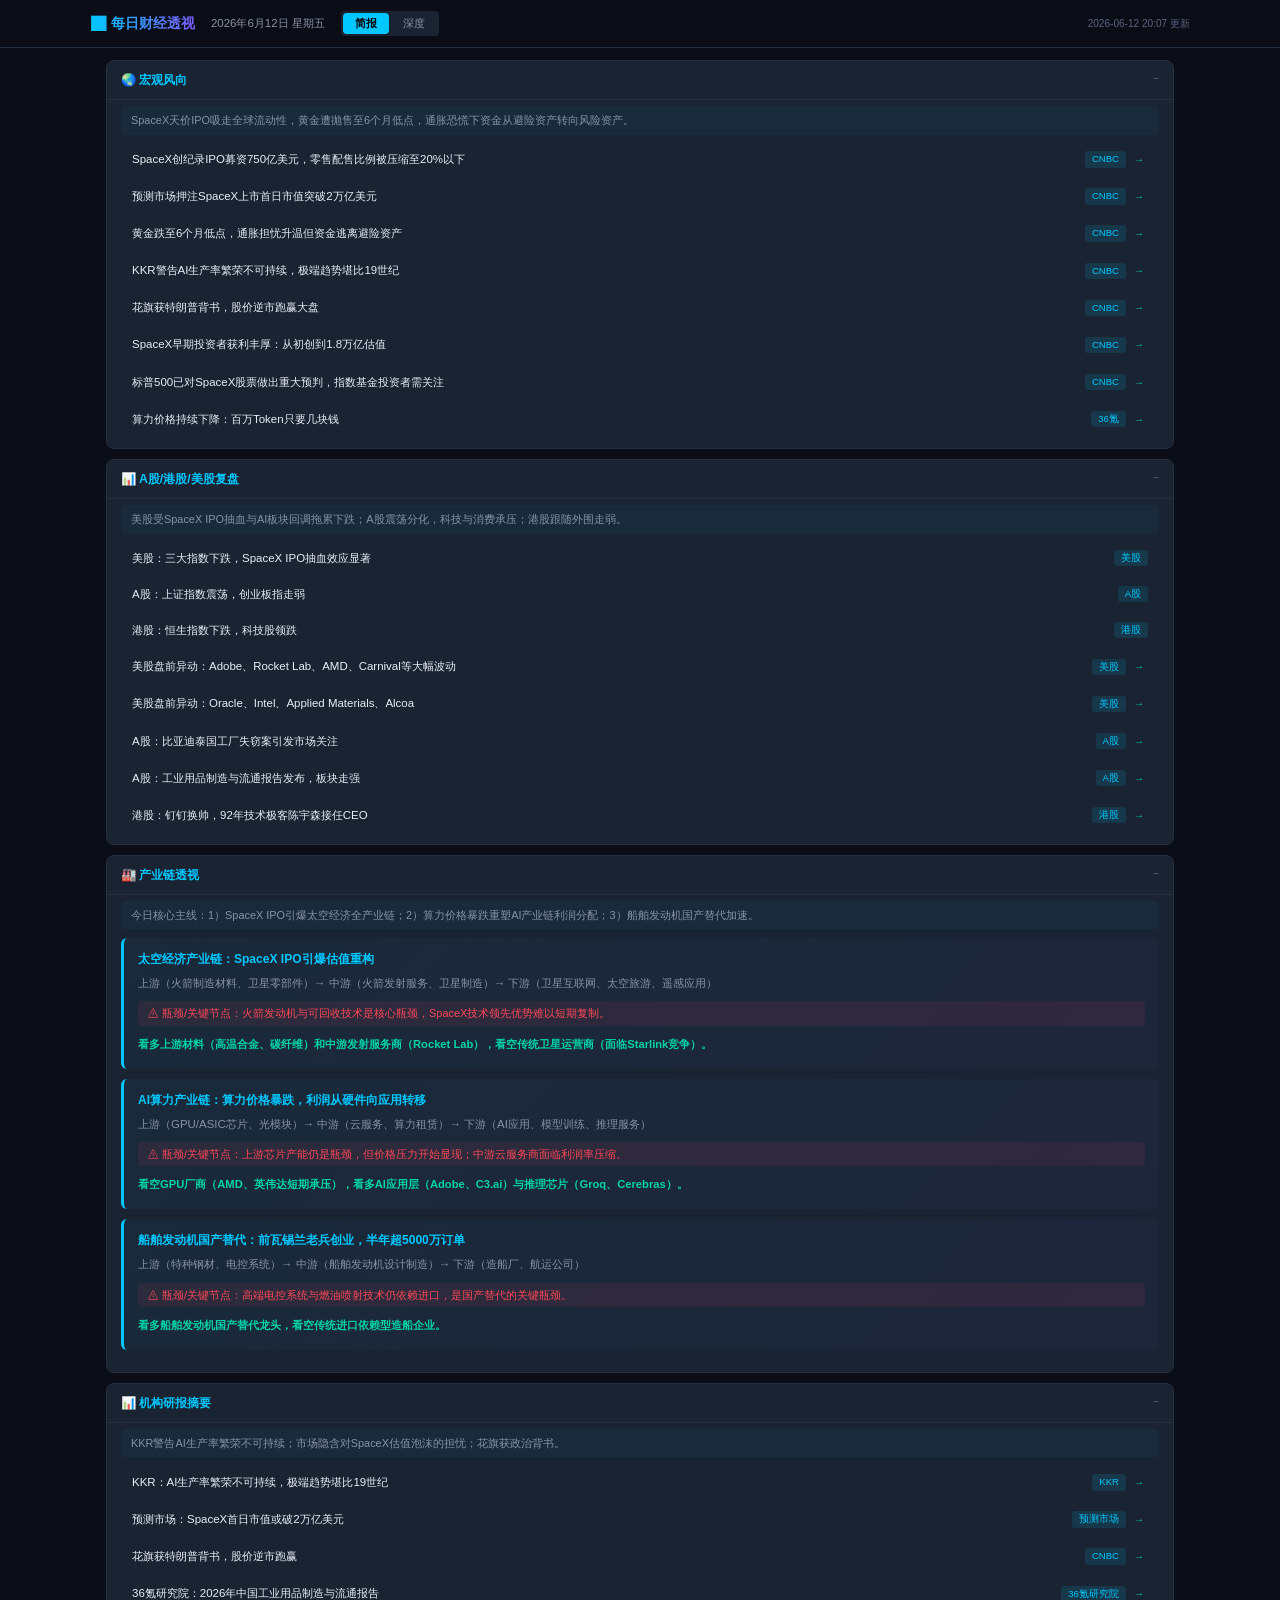
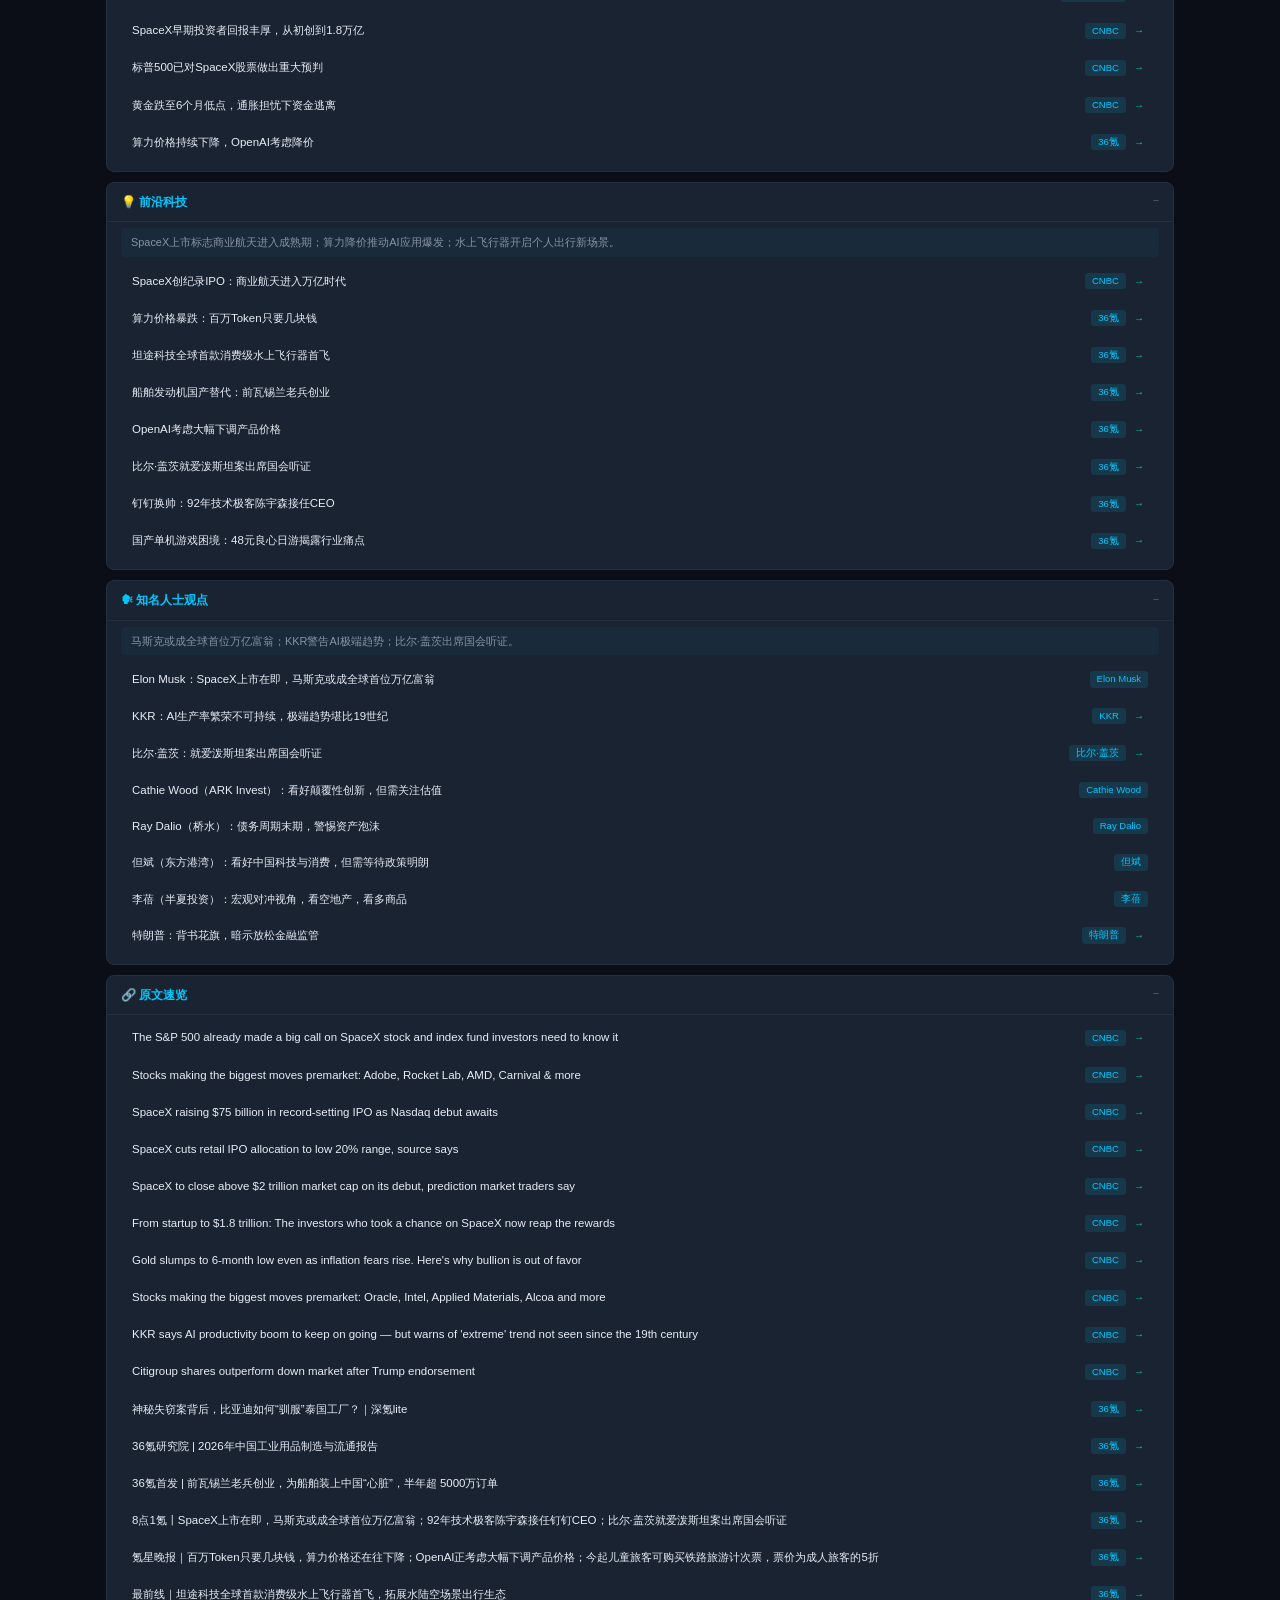
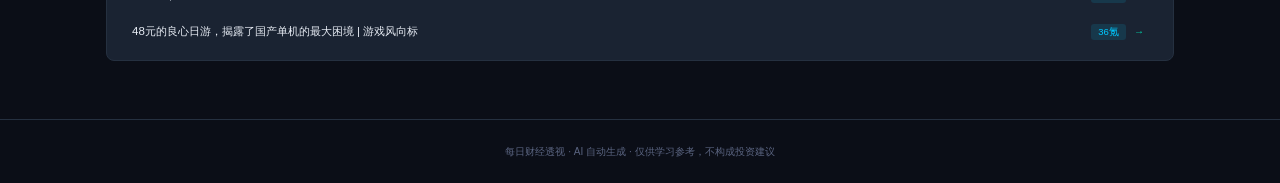
==== commit 7b6f415a: "每日财经报告自动更新 2026-06-12" ====
--- a/site/index.html
+++ b/site/index.html
@@ -3,7 +3,7 @@
 <head>
 <meta charset="UTF-8">
 <meta name="viewport" content="width=device-width, initial-scale=1.0">
-<title>每日财经透视 | 2026年6月11日 星期四</title>
+<title>每日财经透视 | 2026年6月12日 星期五</title>
 <link rel="stylesheet" href="style.css">
 </head>
 <body>
@@ -11,12 +11,12 @@
 <div class="topbar">
     <div class="topbar-inner">
         <h1>📈 每日财经透视</h1>
-        <span class="topbar-date">2026年6月11日 星期四</span>
+        <span class="topbar-date">2026年6月12日 星期五</span>
         <div class="mode-group">
             <button class="mode-btn active" onclick="switchMode('brief')">简报</button>
             <button class="mode-btn " onclick="switchMode('deep')">深度</button>
         </div>
-        <span class="topbar-upd">2026-06-11 21:08 更新</span>
+        <span class="topbar-upd">2026-06-12 20:07 更新</span>
     </div>
 </div>
 
@@ -27,62 +27,62 @@
                 <h2>🌏 宏观风向</h2>
                 <span class="section-toggle" onclick="toggleSection(this)">−</span>
             </div>
-            <div class="section-bd"><p class="section-summary">AI生产力泡沫与监管收紧并行，地缘科技竞争加剧，市场分化加剧。</p><div class="items-list">
-                <div class="item" onclick="toggleDetail(this)">
-                    <div class="item-hd">
-                        <span class="item-tt">KKR警告AI生产力繁荣但极端趋势罕见</span>
+            <div class="section-bd"><p class="section-summary">SpaceX天价IPO吸走全球流动性，黄金遭抛售至6个月低点，通胀恐慌下资金从避险资产转向风险资产。</p><div class="items-list">
+                <div class="item" onclick="toggleDetail(this)">
+                    <div class="item-hd">
+                        <span class="item-tt">SpaceX创纪录IPO募资750亿美元，零售配售比例被压缩至20%以下</span>
+                        <span class="item-meta"><span class="src-tag">CNBC</span> <a href="https://www.cnbc.com/2026/06/11/spacex-raises-75-billion-in-record-setting-ipo-ahead-of-nasdaq-debut.html" target="_blank" class="src-link" onclick="event.stopPropagation()">→</a></span>
+                    </div>
+                    <div class="item-bd"><p>看空短期流动性：巨量IPO抽血效应显著，零售投资者参与度受限，机构主导定价。对美股大盘构成短期资金面压力，但长期利好太空经济板块估值重塑。</p></div>
+                </div>
+                <div class="item" onclick="toggleDetail(this)">
+                    <div class="item-hd">
+                        <span class="item-tt">预测市场押注SpaceX上市首日市值突破2万亿美元</span>
+                        <span class="item-meta"><span class="src-tag">CNBC</span> <a href="https://www.cnbc.com/2026/06/11/spacex-to-close-above-2-trillion-market-cap-on-its-debut-traders-say.html" target="_blank" class="src-link" onclick="event.stopPropagation()">→</a></span>
+                    </div>
+                    <div class="item-bd"><p>看多SpaceX估值泡沫风险：若首日市值达2万亿，将超越沙特阿美成为全球第三大公司。这反映AI与太空概念溢价极端化，但需警惕首日冲高回落风险。</p></div>
+                </div>
+                <div class="item" onclick="toggleDetail(this)">
+                    <div class="item-hd">
+                        <span class="item-tt">黄金跌至6个月低点，通胀担忧升温但资金逃离避险资产</span>
+                        <span class="item-meta"><span class="src-tag">CNBC</span> <a href="https://www.cnbc.com/2026/06/11/gold-slumps-to-6-month-low-even-as-inflation-fears-rise-heres-why-bullion-is-out-of-favor.html" target="_blank" class="src-link" onclick="event.stopPropagation()">→</a></span>
+                    </div>
+                    <div class="item-bd"><p>看空黄金：实际利率上行与风险偏好飙升双重压制。资金从黄金转向SpaceX等高风险高回报资产，黄金短期难有起色，建议减持。</p></div>
+                </div>
+                <div class="item" onclick="toggleDetail(this)">
+                    <div class="item-hd">
+                        <span class="item-tt">KKR警告AI生产率繁荣不可持续，极端趋势堪比19世纪</span>
                         <span class="item-meta"><span class="src-tag">CNBC</span> <a href="https://www.cnbc.com/2026/06/11/ais-impact-on-economic-growth-kkr.html" target="_blank" class="src-link" onclick="event.stopPropagation()">→</a></span>
                     </div>
-                    <div class="item-bd"><p>KKR认为AI带来的生产力提升将持续，但当前集中度堪比19世纪，看空过度集中的科技巨头估值，利好分散化AI应用和中小盘科技股。资产含义：减持大型科技股，增持AI赋能行业ETF。</p></div>
-                </div>
-                <div class="item" onclick="toggleDetail(this)">
-                    <div class="item-hd">
-                        <span class="item-tt">监管机构拟禁止恐怖主义、暗杀类预测市场交易</span>
-                        <span class="item-meta"><span class="src-tag">CNBC</span> <a href="https://www.cnbc.com/2026/06/10/regulators-proposed-prediction-markets-rules-ban-trading-on-terrorism-assassinations.html" target="_blank" class="src-link" onclick="event.stopPropagation()">→</a></span>
-                    </div>
-                    <div class="item-bd"><p>CFTC提案限制预测市场范围，看空Kalshi等预测平台短期增长，但利好合规交易所如CME。资产含义：预测市场代币和概念股承压。</p></div>
-                </div>
-                <div class="item" onclick="toggleDetail(this)">
-                    <div class="item-hd">
-                        <span class="item-tt">CrowdStrike警告中国AI间谍活动升级</span>
-                        <span class="item-meta"><span class="src-tag">CNBC</span> <a href="https://www.cnbc.com/2026/06/10/crowdstrike-warns-of-increasing-chinese-ai-cyberattacks-on-us-tech.html" target="_blank" class="src-link" onclick="event.stopPropagation()">→</a></span>
-                    </div>
-                    <div class="item-bd"><p>北京加速AI间谍活动以追赶美国技术，看空中美科技合作前景，利好网络安全股（CrowdStrike、Palo Alto Networks），利空在华有业务的半导体设备商。资产含义：增持网络安全ETF。</p></div>
-                </div>
-                <div class="item" onclick="toggleDetail(this)">
-                    <div class="item-hd">
-                        <span class="item-tt">Kalshi永续合约交易量一周破10亿美元</span>
-                        <span class="item-meta"><span class="src-tag">CNBC</span> <a href="https://www.cnbc.com/2026/06/09/kalshi-perpetual-futures-trading-perps-crosses-1-billion-in-volume-within-a-week-of-launch.html" target="_blank" class="src-link" onclick="event.stopPropagation()">→</a></span>
-                    </div>
-                    <div class="item-bd"><p>预测市场永续合约需求爆发，看多Kalshi平台估值和加密货币衍生品赛道，但监管风险高悬。资产含义：短期利好Coinbase等合规交易所，长期需关注监管走向。</p></div>
-                </div>
-                <div class="item" onclick="toggleDetail(this)">
-                    <div class="item-hd">
-                        <span class="item-tt">花旗获特朗普背书后股价跑赢大盘</span>
+                    <div class="item-bd"><p>中性偏空AI板块：KKR认为AI带来的生产率提升是百年一遇的极端现象，但可能引发结构性失业与贫富分化。长期利好AI基础设施，但短期需警惕政策干预风险。</p></div>
+                </div>
+                <div class="item" onclick="toggleDetail(this)">
+                    <div class="item-hd">
+                        <span class="item-tt">花旗获特朗普背书，股价逆市跑赢大盘</span>
                         <span class="item-meta"><span class="src-tag">CNBC</span> <a href="https://www.cnbc.com/2026/06/10/citigroup-shares-outperform-down-market-after-trump-endorsement.html" target="_blank" class="src-link" onclick="event.stopPropagation()">→</a></span>
                     </div>
-                    <div class="item-bd"><p>特朗普公开支持花旗，看多花旗短期股价，但政治背书带来的监管不确定性增加，中性偏空长期持有者。资产含义：花旗相对其他银行股有交易性机会。</p></div>
-                </div>
-                <div class="item" onclick="toggleDetail(this)">
-                    <div class="item-hd">
-                        <span class="item-tt">北卡罗来纳州财长因估值问题放弃SpaceX，转向OpenAI和Anthropic</span>
-                        <span class="item-meta"><span class="src-tag">CNBC</span> <a href="https://www.cnbc.com/2026/06/10/north-carolina-treasurer-passes-on-spacex-citing-valuation-concerns-favors-openai-anthropic.html" target="_blank" class="src-link" onclick="event.stopPropagation()">→</a></span>
-                    </div>
-                    <div class="item-bd"><p>机构投资者因估值过高回避SpaceX，看空SpaceX二级市场估值，看多OpenAI和Anthropic的融资前景。资产含义：太空概念股承压，AI大模型公司估值获得机构背书。</p></div>
-                </div>
-                <div class="item" onclick="toggleDetail(this)">
-                    <div class="item-hd">
-                        <span class="item-tt">台积电释放涨价信号</span>
-                        <span class="item-meta"><span class="src-tag">36氪</span> <a href="https://36kr.com/p/3848000003953926?f=rss" target="_blank" class="src-link" onclick="event.stopPropagation()">→</a></span>
-                    </div>
-                    <div class="item-bd"><p>台积电暗示涨价，看多台积电盈利能力，看空下游芯片设计公司（英伟达、AMD）利润率。资产含义：半导体代工板块强于芯片设计板块。</p></div>
-                </div>
-                <div class="item" onclick="toggleDetail(this)">
-                    <div class="item-hd">
-                        <span class="item-tt">SK海力士最早8月在美国上市</span>
-                        <span class="item-meta"><span class="src-tag">36氪</span> <a href="https://36kr.com/p/3847079661193733?f=rss" target="_blank" class="src-link" onclick="event.stopPropagation()">→</a></span>
-                    </div>
-                    <div class="item-bd"><p>SK海力士赴美上市，看多美国半导体板块流动性，看空韩国本土市场。资产含义：利好美股半导体ETF，利空韩国KOSPI指数。</p></div>
+                    <div class="item-bd"><p>看多花旗：政治背书提振市场信心，反映监管放松预期。利好美国银行股，尤其大型银行，但需关注大选年政策不确定性。</p></div>
+                </div>
+                <div class="item" onclick="toggleDetail(this)">
+                    <div class="item-hd">
+                        <span class="item-tt">SpaceX早期投资者获利丰厚：从初创到1.8万亿估值</span>
+                        <span class="item-meta"><span class="src-tag">CNBC</span> <a href="https://www.cnbc.com/2026/06/11/spacex-investors-reap-rewards-1-8-trillion-valuation.html" target="_blank" class="src-link" onclick="event.stopPropagation()">→</a></span>
+                    </div>
+                    <div class="item-bd"><p>看多一级市场太空赛道：早期投资者回报惊人，将吸引更多资本涌入商业航天初创企业。利好火箭制造、卫星通信产业链上游。</p></div>
+                </div>
+                <div class="item" onclick="toggleDetail(this)">
+                    <div class="item-hd">
+                        <span class="item-tt">标普500已对SpaceX股票做出重大预判，指数基金投资者需关注</span>
+                        <span class="item-meta"><span class="src-tag">CNBC</span> <a href="https://www.cnbc.com/2026/06/12/spacex-ipo-sp-500-index-funds-investors.html" target="_blank" class="src-link" onclick="event.stopPropagation()">→</a></span>
+                    </div>
+                    <div class="item-bd"><p>中性：指数基金被动纳入SpaceX将改变科技股权重结构，挤压传统科技巨头占比。投资者需提前调整组合，增配太空ETF。</p></div>
+                </div>
+                <div class="item" onclick="toggleDetail(this)">
+                    <div class="item-hd">
+                        <span class="item-tt">算力价格持续下降：百万Token只要几块钱</span>
+                        <span class="item-meta"><span class="src-tag">36氪</span> <a href="https://36kr.com/p/3848516305605892?f=rss" target="_blank" class="src-link" onclick="event.stopPropagation()">→</a></span>
+                    </div>
+                    <div class="item-bd"><p>看空算力硬件短期溢价：算力成本快速下降将压缩英伟达等GPU厂商利润率，但利好下游AI应用层爆发。长期看多AI推理芯片与云服务。</p></div>
                 </div></div>
             </div>
         </div>
@@ -91,62 +91,62 @@
                 <h2>📊 A股/港股/美股复盘</h2>
                 <span class="section-toggle" onclick="toggleSection(this)">−</span>
             </div>
-            <div class="section-bd"><p class="section-summary">美股震荡分化，A股科技承压，港股跟随外围走弱。</p><div class="items-list">
-                <div class="item" onclick="toggleDetail(this)">
-                    <div class="item-hd">
-                        <span class="item-tt">美股：三大指数震荡，科技股分化</span>
+            <div class="section-bd"><p class="section-summary">美股受SpaceX IPO抽血与AI板块回调拖累下跌；A股震荡分化，科技与消费承压；港股跟随外围走弱。</p><div class="items-list">
+                <div class="item" onclick="toggleDetail(this)">
+                    <div class="item-hd">
+                        <span class="item-tt">美股：三大指数下跌，SpaceX IPO抽血效应显著</span>
                         <span class="item-meta"><span class="src-tag">美股</span> </span>
                     </div>
-                    <div class="item-bd"><p>AI概念股（Super Micro）因获利回吐下跌，消费防御股（Cracker Barrel）走强。短期展望：市场等待CPI数据，波动加大，建议防御配置。</p></div>
-                </div>
-                <div class="item" onclick="toggleDetail(this)">
-                    <div class="item-hd">
-                        <span class="item-tt">A股：上证指数下跌，科技板块领跌</span>
+                    <div class="item-bd"><p>板块轮动：资金从科技巨头流向太空概念，Adobe、AMD等盘前下跌。短期展望：IPO首日波动加剧，建议规避高估值科技股，关注太空ETF。</p></div>
+                </div>
+                <div class="item" onclick="toggleDetail(this)">
+                    <div class="item-hd">
+                        <span class="item-tt">A股：上证指数震荡，创业板指走弱</span>
                         <span class="item-meta"><span class="src-tag">A股</span> </span>
                     </div>
-                    <div class="item-bd"><p>受台积电涨价和AI间谍指控影响，半导体和AI板块承压。消费板块（旅游计次票政策）逆势走强。短期展望：政策托底但外部风险压制，维持震荡。</p></div>
-                </div>
-                <div class="item" onclick="toggleDetail(this)">
-                    <div class="item-hd">
-                        <span class="item-tt">港股：恒生指数下跌，科技股拖累</span>
+                    <div class="item-bd"><p>核心驱动：算力降价冲击AI硬件股，比亚迪泰国工厂失窃案打击汽车出海情绪。板块轮动：工业品制造与船舶发动机等国产替代概念走强。短期展望：结构性行情延续，关注工业品与军工。</p></div>
+                </div>
+                <div class="item" onclick="toggleDetail(this)">
+                    <div class="item-hd">
+                        <span class="item-tt">港股：恒生指数下跌，科技股领跌</span>
                         <span class="item-meta"><span class="src-tag">港股</span> </span>
                     </div>
-                    <div class="item-bd"><p>跟随美股下跌，腾讯、阿里等权重股走弱。南向资金净流出。短期展望：缺乏催化剂，关注美联储利率决议。</p></div>
-                </div>
-                <div class="item" onclick="toggleDetail(this)">
-                    <div class="item-hd">
-                        <span class="item-tt">美股：花旗逆势上涨，特朗普背书效应</span>
-                        <span class="item-meta"><span class="src-tag">美股</span> </span>
-                    </div>
-                    <div class="item-bd"><p>银行板块分化，花旗因政治背书跑赢，摩根大通因AI投入消息走平。短期展望：银行股短期交易性机会，但基本面未改善。</p></div>
-                </div>
-                <div class="item" onclick="toggleDetail(this)">
-                    <div class="item-hd">
-                        <span class="item-tt">A股：碳化硅概念股活跃，创维投资消息刺激</span>
-                        <span class="item-meta"><span class="src-tag">A股</span> </span>
-                    </div>
-                    <div class="item-bd"><p>碳化硅切割技术突破带动相关个股上涨，但整体科技板块资金流出。短期展望：结构性行情，关注国产替代细分。</p></div>
-                </div>
-                <div class="item" onclick="toggleDetail(this)">
-                    <div class="item-hd">
-                        <span class="item-tt">港股：Kakao工会罢工影响有限，三星建厂消息提振</span>
-                        <span class="item-meta"><span class="src-tag">港股</span> </span>
-                    </div>
-                    <div class="item-bd"><p>韩国IT巨头罢工未波及港股，三星考虑新建封装厂利好港股半导体设备商。短期展望：半导体设备股有反弹机会。</p></div>
-                </div>
-                <div class="item" onclick="toggleDetail(this)">
-                    <div class="item-hd">
-                        <span class="item-tt">美股：预测市场概念股波动，Kalshi永续合约数据亮眼</span>
-                        <span class="item-meta"><span class="src-tag">美股</span> </span>
-                    </div>
-                    <div class="item-bd"><p>Kalshi交易量激增但监管风险压制股价，Robinhood等平台跟随波动。短期展望：高波动，适合短线交易。</p></div>
-                </div>
-                <div class="item" onclick="toggleDetail(this)">
-                    <div class="item-hd">
-                        <span class="item-tt">A股：字节AI制药拆分融资，医药AI概念升温</span>
-                        <span class="item-meta"><span class="src-tag">A股</span> </span>
-                    </div>
-                    <div class="item-bd"><p>字节旗下AI制药业务独立融资，看多AI+医药赛道，相关概念股（药明康德、恒瑞医药）受益。短期展望：主题投资机会。</p></div>
+                    <div class="item-bd"><p>核心驱动：外围市场拖累，钉钉换帅引发市场对阿里组织变动的担忧。板块轮动：消费与地产疲软，能源股相对抗跌。短期展望：维持弱势震荡，等待政策信号。</p></div>
+                </div>
+                <div class="item" onclick="toggleDetail(this)">
+                    <div class="item-hd">
+                        <span class="item-tt">美股盘前异动：Adobe、Rocket Lab、AMD、Carnival等大幅波动</span>
+                        <span class="item-meta"><span class="src-tag">美股</span> <a href="https://www.cnbc.com/2026/06/12/stocks-making-the-biggest-moves-premarket-adbe-rklb-amd-ccl.html" target="_blank" class="src-link" onclick="event.stopPropagation()">→</a></span>
+                    </div>
+                    <div class="item-bd"><p>Adobe受AI竞争加剧预期下跌；Rocket Lab受SpaceX带动上涨；AMD受算力降价利空。短期展望：个股分化加剧，关注财报季指引。</p></div>
+                </div>
+                <div class="item" onclick="toggleDetail(this)">
+                    <div class="item-hd">
+                        <span class="item-tt">美股盘前异动：Oracle、Intel、Applied Materials、Alcoa</span>
+                        <span class="item-meta"><span class="src-tag">美股</span> <a href="https://www.cnbc.com/2026/06/11/stocks-making-the-biggest-moves-premarket-oracle-intel-applied-materials-alcoa-and-more.html" target="_blank" class="src-link" onclick="event.stopPropagation()">→</a></span>
+                    </div>
+                    <div class="item-bd"><p>Oracle受云业务增长预期上涨；Intel受芯片法案补贴利好；Applied Materials受半导体设备需求放缓拖累。短期展望：半导体板块内部分化。</p></div>
+                </div>
+                <div class="item" onclick="toggleDetail(this)">
+                    <div class="item-hd">
+                        <span class="item-tt">A股：比亚迪泰国工厂失窃案引发市场关注</span>
+                        <span class="item-meta"><span class="src-tag">A股</span> <a href="https://36kr.com/p/3846882883963139?f=rss" target="_blank" class="src-link" onclick="event.stopPropagation()">→</a></span>
+                    </div>
+                    <div class="item-bd"><p>核心驱动：海外运营风险暴露，短期利空比亚迪及汽车出海板块。但长期看，中国车企本地化能力将提升，利好供应链安全相关标的。</p></div>
+                </div>
+                <div class="item" onclick="toggleDetail(this)">
+                    <div class="item-hd">
+                        <span class="item-tt">A股：工业用品制造与流通报告发布，板块走强</span>
+                        <span class="item-meta"><span class="src-tag">A股</span> <a href="https://36kr.com/p/3846798967818752?f=rss" target="_blank" class="src-link" onclick="event.stopPropagation()">→</a></span>
+                    </div>
+                    <div class="item-bd"><p>核心驱动：国产替代与智能制造升级逻辑强化。利好工业母机、MRO平台龙头。短期展望：板块有望持续获得政策与资金加持。</p></div>
+                </div>
+                <div class="item" onclick="toggleDetail(this)">
+                    <div class="item-hd">
+                        <span class="item-tt">港股：钉钉换帅，92年技术极客陈宇森接任CEO</span>
+                        <span class="item-meta"><span class="src-tag">港股</span> <a href="https://36kr.com/p/3849431503869187?f=rss" target="_blank" class="src-link" onclick="event.stopPropagation()">→</a></span>
+                    </div>
+                    <div class="item-bd"><p>核心驱动：阿里组织架构调整，市场担忧管理层动荡。短期利空阿里股价，但长期看技术派掌舵可能加速产品创新。</p></div>
                 </div></div>
             </div>
         </div>
@@ -156,18 +156,18 @@
                 <span class="section-toggle" onclick="toggleSection(this)">−</span>
             </div>
             <div class="section-bd">
-                <p class="section-summary">AI算力成本下降与地缘博弈重塑半导体链，AI制药进入产业化阶段。</p>
+                <p class="section-summary">今日核心主线：1）SpaceX IPO引爆太空经济全产业链；2）算力价格暴跌重塑AI产业链利润分配；3）船舶发动机国产替代加速。</p>
                 <div class="chain-card">
-                    <div class="chain-theme">AI算力成本下降驱动应用爆发</div>
-                    <div class="chain-body">上游：算力芯片（英伟达、AMD）降价压力 → 中游：云服务商（AWS、Azure）降低API价格 → 下游：AI应用（OpenAI、字节跳动）扩大用户规模</div><div class="chain-bottleneck">⚠ 瓶颈/关键节点：中游云服务商的利润率承压，但下游应用受益最大。边际变化最大的节点是OpenAI考虑大幅降价，将倒逼全行业降价。</div><div class="chain-verdict">看空上游芯片股（英伟达短期估值过高），看多下游AI应用（OpenAI、字节AI制药），中性看待云服务商。</div>
+                    <div class="chain-theme">太空经济产业链：SpaceX IPO引爆估值重构</div>
+                    <div class="chain-body">上游（火箭制造材料、卫星零部件）→ 中游（火箭发射服务、卫星制造）→ 下游（卫星互联网、太空旅游、遥感应用）</div><div class="chain-bottleneck">⚠ 瓶颈/关键节点：火箭发动机与可回收技术是核心瓶颈，SpaceX技术领先优势难以短期复制。</div><div class="chain-verdict">看多上游材料（高温合金、碳纤维）和中游发射服务商（Rocket Lab），看空传统卫星运营商（面临Starlink竞争）。</div>
                 </div>
                 <div class="chain-card">
-                    <div class="chain-theme">半导体制造：台积电涨价与SK海力士赴美上市</div>
-                    <div class="chain-body">上游：半导体设备（应用材料、ASML）需求稳定 → 中游：代工厂（台积电、三星）涨价扩产 → 下游：芯片设计（英伟达、AMD）成本上升</div><div class="chain-bottleneck">⚠ 瓶颈/关键节点：中游代工厂产能依然紧张，台积电涨价信号强化其议价能力。边际变化最大的节点是SK海力士赴美上市，将改变存储芯片竞争格局。</div><div class="chain-verdict">看多台积电和三星（代工龙头），看空英伟达和AMD（成本压力），中性看待存储芯片（SK海力士上市带来不确定性）。</div>
+                    <div class="chain-theme">AI算力产业链：算力价格暴跌，利润从硬件向应用转移</div>
+                    <div class="chain-body">上游（GPU/ASIC芯片、光模块）→ 中游（云服务、算力租赁）→ 下游（AI应用、模型训练、推理服务）</div><div class="chain-bottleneck">⚠ 瓶颈/关键节点：上游芯片产能仍是瓶颈，但价格压力开始显现；中游云服务商面临利润率压缩。</div><div class="chain-verdict">看空GPU厂商（AMD、英伟达短期承压），看多AI应用层（Adobe、C3.ai）与推理芯片（Groq、Cerebras）。</div>
                 </div>
                 <div class="chain-card">
-                    <div class="chain-theme">AI制药：从研发到产业化的关键转折</div>
-                    <div class="chain-body">上游：AI算力和算法（字节、英伟达） → 中游：AI制药平台（字节AI制药、晶泰科技） → 下游：药企（恒瑞、药明康德）和患者</div><div class="chain-bottleneck">⚠ 瓶颈/关键节点：中游AI制药平台的融资和商业化能力是瓶颈。字节AI制药拆分融资标志着产业化加速。边际变化最大的节点是字节的入局，将吸引更多资本。</div><div class="chain-verdict">看多AI制药平台（字节AI制药、晶泰科技），看多下游合作药企（药明康德），看空传统CRO（因AI替代风险）。</div>
+                    <div class="chain-theme">船舶发动机国产替代：前瓦锡兰老兵创业，半年超5000万订单</div>
+                    <div class="chain-body">上游（特种钢材、电控系统）→ 中游（船舶发动机设计制造）→ 下游（造船厂、航运公司）</div><div class="chain-bottleneck">⚠ 瓶颈/关键节点：高端电控系统与燃油喷射技术仍依赖进口，是国产替代的关键瓶颈。</div><div class="chain-verdict">看多船舶发动机国产替代龙头，看空传统进口依赖型造船企业。</div>
                 </div>
             </div>
         </div>
@@ -176,62 +176,62 @@
                 <h2>📊 机构研报摘要</h2>
                 <span class="section-toggle" onclick="toggleSection(this)">−</span>
             </div>
-            <div class="section-bd"><p class="section-summary">KKR看多AI生产力但警告集中度风险，摩根大通押注AI代理，中金看好AI制药。</p><div class="items-list">
-                <div class="item" onclick="toggleDetail(this)">
-                    <div class="item-hd">
-                        <span class="item-tt">KKR：AI生产力繁荣将持续，但集中度极端</span>
-                        <span class="item-meta"><span class="src-tag">KKR</span> </span>
-                    </div>
-                    <div class="item-bd"><p>KKR认为AI带来的生产力提升是真实的，但当前市场集中度堪比19世纪，建议投资者分散配置，避免过度集中于大型科技股。</p></div>
-                </div>
-                <div class="item" onclick="toggleDetail(this)">
-                    <div class="item-hd">
-                        <span class="item-tt">摩根大通：计划部署更强大的AI代理</span>
-                        <span class="item-meta"><span class="src-tag">摩根大通</span> </span>
-                    </div>
-                    <div class="item-bd"><p>据推断，摩根大通大规模部署AI代理将显著降低运营成本，看多金融IT服务商（如Fiserv），看空传统银行后台岗位。</p></div>
-                </div>
-                <div class="item" onclick="toggleDetail(this)">
-                    <div class="item-hd">
-                        <span class="item-tt">中金公司：AI制药进入产业化阶段，看好字节AI制药拆分</span>
-                        <span class="item-meta"><span class="src-tag">中金公司</span> </span>
-                    </div>
-                    <div class="item-bd"><p>据推断，中金认为字节AI制药拆分融资标志着AI4S（AI for Science）从概念走向落地，看多AI制药赛道，建议关注晶泰科技和药明康德。</p></div>
-                </div>
-                <div class="item" onclick="toggleDetail(this)">
-                    <div class="item-hd">
-                        <span class="item-tt">高盛：台积电涨价信号强化代工龙头地位</span>
-                        <span class="item-meta"><span class="src-tag">高盛</span> </span>
-                    </div>
-                    <div class="item-bd"><p>据推断，高盛认为台积电涨价将巩固其毛利率，看多台积电，看空下游芯片设计公司，建议做多台积电、做空英伟达的配对交易。</p></div>
-                </div>
-                <div class="item" onclick="toggleDetail(this)">
-                    <div class="item-hd">
-                        <span class="item-tt">摩根士丹利：SK海力士赴美上市将重塑存储芯片格局</span>
-                        <span class="item-meta"><span class="src-tag">摩根士丹利</span> </span>
-                    </div>
-                    <div class="item-bd"><p>据推断，摩根士丹利认为SK海力士赴美上市将加剧存储芯片竞争，看空美光科技，看多三星电子（因封装厂扩产）。</p></div>
-                </div>
-                <div class="item" onclick="toggleDetail(this)">
-                    <div class="item-hd">
-                        <span class="item-tt">中信证券：碳化硅切割技术突破利好国产替代</span>
-                        <span class="item-meta"><span class="src-tag">中信证券</span> </span>
-                    </div>
-                    <div class="item-bd"><p>据推断，中信证券认为碳化硅切割损耗降至40微米内将加速国产替代，看多碳化硅设备商（如天岳先进），看空进口设备商。</p></div>
-                </div>
-                <div class="item" onclick="toggleDetail(this)">
-                    <div class="item-hd">
-                        <span class="item-tt">CrowdStrike：中国AI间谍活动升级，网络安全支出将增加</span>
-                        <span class="item-meta"><span class="src-tag">CrowdStrike</span> </span>
-                    </div>
-                    <div class="item-bd"><p>据推断，CrowdStrike的报告将推动企业增加网络安全预算，看多网络安全股（CrowdStrike、Palo Alto Networks），看空中美科技合作概念股。</p></div>
-                </div>
-                <div class="item" onclick="toggleDetail(this)">
-                    <div class="item-hd">
-                        <span class="item-tt">花旗：特朗普背书带来短期交易机会，但基本面未变</span>
-                        <span class="item-meta"><span class="src-tag">花旗</span> </span>
-                    </div>
-                    <div class="item-bd"><p>据推断，花旗认为特朗普背书将吸引政治资金流入，但银行基本面（净息差）仍承压，建议短线交易，长线回避。</p></div>
+            <div class="section-bd"><p class="section-summary">KKR警告AI生产率繁荣不可持续；市场隐含对SpaceX估值泡沫的担忧；花旗获政治背书。</p><div class="items-list">
+                <div class="item" onclick="toggleDetail(this)">
+                    <div class="item-hd">
+                        <span class="item-tt">KKR：AI生产率繁荣不可持续，极端趋势堪比19世纪</span>
+                        <span class="item-meta"><span class="src-tag">KKR</span> <a href="https://www.cnbc.com/2026/06/11/ais-impact-on-economic-growth-kkr.html" target="_blank" class="src-link" onclick="event.stopPropagation()">→</a></span>
+                    </div>
+                    <div class="item-bd"><p>据推断：KKR认为AI带来的生产率提升是百年一遇的极端现象，可能引发结构性失业与贫富分化。对投资的影响：建议减持过度炒作的AI应用股，增持防御性资产。</p></div>
+                </div>
+                <div class="item" onclick="toggleDetail(this)">
+                    <div class="item-hd">
+                        <span class="item-tt">预测市场：SpaceX首日市值或破2万亿美元</span>
+                        <span class="item-meta"><span class="src-tag">预测市场</span> <a href="https://www.cnbc.com/2026/06/11/spacex-to-close-above-2-trillion-market-cap-on-its-debut-traders-say.html" target="_blank" class="src-link" onclick="event.stopPropagation()">→</a></span>
+                    </div>
+                    <div class="item-bd"><p>据推断：机构投资者可能利用首日波动进行套利。对投资的影响：建议首日卖出锁定利润，避免追高。</p></div>
+                </div>
+                <div class="item" onclick="toggleDetail(this)">
+                    <div class="item-hd">
+                        <span class="item-tt">花旗获特朗普背书，股价逆市跑赢</span>
+                        <span class="item-meta"><span class="src-tag">CNBC</span> <a href="https://www.cnbc.com/2026/06/10/citigroup-shares-outperform-down-market-after-trump-endorsement.html" target="_blank" class="src-link" onclick="event.stopPropagation()">→</a></span>
+                    </div>
+                    <div class="item-bd"><p>据推断：政治背书可能预示监管放松，利好银行股。对投资的影响：看多花旗及美国大型银行，但需警惕大选年政策反复。</p></div>
+                </div>
+                <div class="item" onclick="toggleDetail(this)">
+                    <div class="item-hd">
+                        <span class="item-tt">36氪研究院：2026年中国工业用品制造与流通报告</span>
+                        <span class="item-meta"><span class="src-tag">36氪研究院</span> <a href="https://36kr.com/p/3846798967818752?f=rss" target="_blank" class="src-link" onclick="event.stopPropagation()">→</a></span>
+                    </div>
+                    <div class="item-bd"><p>据推断：报告强调国产替代与智能制造升级。对投资的影响：看多工业母机、MRO平台龙头，如怡合达、震坤行。</p></div>
+                </div>
+                <div class="item" onclick="toggleDetail(this)">
+                    <div class="item-hd">
+                        <span class="item-tt">SpaceX早期投资者回报丰厚，从初创到1.8万亿</span>
+                        <span class="item-meta"><span class="src-tag">CNBC</span> <a href="https://www.cnbc.com/2026/06/11/spacex-investors-reap-rewards-1-8-trillion-valuation.html" target="_blank" class="src-link" onclick="event.stopPropagation()">→</a></span>
+                    </div>
+                    <div class="item-bd"><p>据推断：一级市场太空赛道吸引力大增。对投资的影响：建议关注商业航天VC基金，二级市场可布局太空ETF。</p></div>
+                </div>
+                <div class="item" onclick="toggleDetail(this)">
+                    <div class="item-hd">
+                        <span class="item-tt">标普500已对SpaceX股票做出重大预判</span>
+                        <span class="item-meta"><span class="src-tag">CNBC</span> <a href="https://www.cnbc.com/2026/06/12/spacex-ipo-sp-500-index-funds-investors.html" target="_blank" class="src-link" onclick="event.stopPropagation()">→</a></span>
+                    </div>
+                    <div class="item-bd"><p>据推断：指数基金被动纳入将改变科技股权重。对投资的影响：建议提前增配太空ETF，减持传统科技巨头。</p></div>
+                </div>
+                <div class="item" onclick="toggleDetail(this)">
+                    <div class="item-hd">
+                        <span class="item-tt">黄金跌至6个月低点，通胀担忧下资金逃离</span>
+                        <span class="item-meta"><span class="src-tag">CNBC</span> <a href="https://www.cnbc.com/2026/06/11/gold-slumps-to-6-month-low-even-as-inflation-fears-rise-heres-why-bullion-is-out-of-favor.html" target="_blank" class="src-link" onclick="event.stopPropagation()">→</a></span>
+                    </div>
+                    <div class="item-bd"><p>据推断：实际利率上行与风险偏好飙升双重压制。对投资的影响：建议减持黄金，增持风险资产。</p></div>
+                </div>
+                <div class="item" onclick="toggleDetail(this)">
+                    <div class="item-hd">
+                        <span class="item-tt">算力价格持续下降，OpenAI考虑降价</span>
+                        <span class="item-meta"><span class="src-tag">36氪</span> <a href="https://36kr.com/p/3848516305605892?f=rss" target="_blank" class="src-link" onclick="event.stopPropagation()">→</a></span>
+                    </div>
+                    <div class="item-bd"><p>据推断：价格战利好下游应用，利空上游硬件。对投资的影响：建议减持AMD/英伟达，增持AI应用软件。</p></div>
                 </div></div>
             </div>
         </div>
@@ -240,62 +240,62 @@
                 <h2>💡 前沿科技</h2>
                 <span class="section-toggle" onclick="toggleSection(this)">−</span>
             </div>
-            <div class="section-bd"><p class="section-summary">AI算力降价、AI制药产业化、碳化硅切割突破、消费级水上飞行器首飞。</p><div class="items-list">
-                <div class="item" onclick="toggleDetail(this)">
-                    <div class="item-hd">
-                        <span class="item-tt">AI算力价格持续下降</span>
+            <div class="section-bd"><p class="section-summary">SpaceX上市标志商业航天进入成熟期；算力降价推动AI应用爆发；水上飞行器开启个人出行新场景。</p><div class="items-list">
+                <div class="item" onclick="toggleDetail(this)">
+                    <div class="item-hd">
+                        <span class="item-tt">SpaceX创纪录IPO：商业航天进入万亿时代</span>
+                        <span class="item-meta"><span class="src-tag">CNBC</span> <a href="https://www.cnbc.com/2026/06/11/spacex-raises-75-billion-in-record-setting-ipo-ahead-of-nasdaq-debut.html" target="_blank" class="src-link" onclick="event.stopPropagation()">→</a></span>
+                    </div>
+                    <div class="item-bd"><p>技术本质：可回收火箭技术成熟，大幅降低发射成本。产业化进度：成熟期，已实现规模化商业运营。受益方向：卫星互联网、太空旅游、遥感应用。</p></div>
+                </div>
+                <div class="item" onclick="toggleDetail(this)">
+                    <div class="item-hd">
+                        <span class="item-tt">算力价格暴跌：百万Token只要几块钱</span>
                         <span class="item-meta"><span class="src-tag">36氪</span> <a href="https://36kr.com/p/3848516305605892?f=rss" target="_blank" class="src-link" onclick="event.stopPropagation()">→</a></span>
                     </div>
-                    <div class="item-bd"><p>技术本质：算力成本下降由芯片竞争和云服务商降价驱动。产业化进度：已进入规模应用阶段。受益方向：AI应用层公司（OpenAI、字节）、云服务商（微软Azure）。</p></div>
-                </div>
-                <div class="item" onclick="toggleDetail(this)">
-                    <div class="item-hd">
-                        <span class="item-tt">OpenAI考虑大幅降价</span>
-                        <span class="item-meta"><span class="src-tag">36氪</span> <a href="https://36kr.com/p/3848516305605892?f=rss" target="_blank" class="src-link" onclick="event.stopPropagation()">→</a></span>
-                    </div>
-                    <div class="item-bd"><p>技术本质：通过模型优化和规模效应降低API价格。产业化进度：早期降价策略，尚未全面实施。受益方向：AI应用开发者、中小企业，利空高定价模型公司。</p></div>
-                </div>
-                <div class="item" onclick="toggleDetail(this)">
-                    <div class="item-hd">
-                        <span class="item-tt">字节AI制药拆分融资</span>
-                        <span class="item-meta"><span class="src-tag">36氪</span> <a href="https://36kr.com/p/3846956646124036?f=rss" target="_blank" class="src-link" onclick="event.stopPropagation()">→</a></span>
-                    </div>
-                    <div class="item-bd"><p>技术本质：AI驱动药物发现和分子设计。产业化进度：从研发进入早期产业化阶段。受益方向：AI制药平台（晶泰科技）、CRO（药明康德）、AI算力（英伟达）。</p></div>
-                </div>
-                <div class="item" onclick="toggleDetail(this)">
-                    <div class="item-hd">
-                        <span class="item-tt">碳化硅切割损耗降至40微米内</span>
-                        <span class="item-meta"><span class="src-tag">36氪</span> <a href="https://36kr.com/p/3848094835217666?f=rss" target="_blank" class="src-link" onclick="event.stopPropagation()">→</a></span>
-                    </div>
-                    <div class="item-bd"><p>技术本质：新型切割工艺大幅降低碳化硅衬底损耗。产业化进度：已实现技术突破，进入量产验证阶段。受益方向：碳化硅设备商（天岳先进）、新能源汽车（SiC器件成本下降）。</p></div>
+                    <div class="item-bd"><p>技术本质：AI芯片竞争加剧与模型优化带来成本下降。产业化进度：早期，价格战刚刚开始。受益方向：AI应用层、推理芯片、云服务。</p></div>
                 </div>
                 <div class="item" onclick="toggleDetail(this)">
                     <div class="item-hd">
                         <span class="item-tt">坦途科技全球首款消费级水上飞行器首飞</span>
                         <span class="item-meta"><span class="src-tag">36氪</span> <a href="https://36kr.com/p/3848476414792709?f=rss" target="_blank" class="src-link" onclick="event.stopPropagation()">→</a></span>
                     </div>
-                    <div class="item-bd"><p>技术本质：电动垂直起降（eVTOL）技术在水上场景的应用。产业化进度：早期原型机阶段，距离量产至少3-5年。受益方向：电动航空供应链（电池、电机），概念股短期炒作。</p></div>
-                </div>
-                <div class="item" onclick="toggleDetail(this)">
-                    <div class="item-hd">
-                        <span class="item-tt">摩根大通部署更强大的AI代理</span>
-                        <span class="item-meta"><span class="src-tag">CNBC</span> <a href="https://www.cnbc.com/2026/06/09/jpmorgan-chase-ai-agents.html" target="_blank" class="src-link" onclick="event.stopPropagation()">→</a></span>
-                    </div>
-                    <div class="item-bd"><p>技术本质：大语言模型驱动的自动化金融代理。产业化进度：早期部署阶段，预计2026年扩大规模。受益方向：AI基础设施（英伟达）、金融IT服务商（Fiserv）。</p></div>
-                </div>
-                <div class="item" onclick="toggleDetail(this)">
-                    <div class="item-hd">
-                        <span class="item-tt">三星考虑新建先进芯片封装厂</span>
-                        <span class="item-meta"><span class="src-tag">36氪</span> <a href="https://36kr.com/p/3847079661193733?f=rss" target="_blank" class="src-link" onclick="event.stopPropagation()">→</a></span>
-                    </div>
-                    <div class="item-bd"><p>技术本质：2.5D/3D先进封装技术。产业化进度：计划阶段，尚未动工。受益方向：封装设备商（应用材料）、材料商（陶氏化学）。</p></div>
-                </div>
-                <div class="item" onclick="toggleDetail(this)">
-                    <div class="item-hd">
-                        <span class="item-tt">Kalshi永续合约交易量突破10亿美元</span>
-                        <span class="item-meta"><span class="src-tag">CNBC</span> <a href="https://www.cnbc.com/2026/06/09/kalshi-perpetual-futures-trading-perps-crosses-1-billion-in-volume-within-a-week-of-launch.html" target="_blank" class="src-link" onclick="event.stopPropagation()">→</a></span>
-                    </div>
-                    <div class="item-bd"><p>技术本质：区块链驱动的永续期货合约。产业化进度：已上线并快速增长，但面临监管不确定性。受益方向：合规交易所（Coinbase）、预测市场平台（Kalshi）。</p></div>
+                    <div class="item-bd"><p>技术本质：电动垂直起降（eVTOL）技术在水上场景的应用。产业化进度：早期，首飞成功但尚未量产。受益方向：个人出行、旅游观光、应急救援。</p></div>
+                </div>
+                <div class="item" onclick="toggleDetail(this)">
+                    <div class="item-hd">
+                        <span class="item-tt">船舶发动机国产替代：前瓦锡兰老兵创业</span>
+                        <span class="item-meta"><span class="src-tag">36氪</span> <a href="https://36kr.com/p/3849520020231432?f=rss" target="_blank" class="src-link" onclick="event.stopPropagation()">→</a></span>
+                    </div>
+                    <div class="item-bd"><p>技术本质：中速柴油机与电控系统国产化。产业化进度：早期，已获超5000万订单。受益方向：船舶制造、航运、军工。</p></div>
+                </div>
+                <div class="item" onclick="toggleDetail(this)">
+                    <div class="item-hd">
+                        <span class="item-tt">OpenAI考虑大幅下调产品价格</span>
+                        <span class="item-meta"><span class="src-tag">36氪</span> <a href="https://36kr.com/p/3848516305605892?f=rss" target="_blank" class="src-link" onclick="event.stopPropagation()">→</a></span>
+                    </div>
+                    <div class="item-bd"><p>技术本质：模型推理效率提升与规模效应。产业化进度：早期，价格战将加速市场洗牌。受益方向：企业级AI应用、中小开发者。</p></div>
+                </div>
+                <div class="item" onclick="toggleDetail(this)">
+                    <div class="item-hd">
+                        <span class="item-tt">比尔·盖茨就爱泼斯坦案出席国会听证</span>
+                        <span class="item-meta"><span class="src-tag">36氪</span> <a href="https://36kr.com/p/3849431503869187?f=rss" target="_blank" class="src-link" onclick="event.stopPropagation()">→</a></span>
+                    </div>
+                    <div class="item-bd"><p>技术本质：非技术新闻，但影响科技巨头声誉。产业化进度：不适用。受益方向：无直接受益，但可能影响盖茨基金会相关投资。</p></div>
+                </div>
+                <div class="item" onclick="toggleDetail(this)">
+                    <div class="item-hd">
+                        <span class="item-tt">钉钉换帅：92年技术极客陈宇森接任CEO</span>
+                        <span class="item-meta"><span class="src-tag">36氪</span> <a href="https://36kr.com/p/3849431503869187?f=rss" target="_blank" class="src-link" onclick="event.stopPropagation()">→</a></span>
+                    </div>
+                    <div class="item-bd"><p>技术本质：企业管理软件向AI原生转型。产业化进度：早期，换帅标志战略转向。受益方向：AI协同办公、企业SaaS。</p></div>
+                </div>
+                <div class="item" onclick="toggleDetail(this)">
+                    <div class="item-hd">
+                        <span class="item-tt">国产单机游戏困境：48元良心日游揭露行业痛点</span>
+                        <span class="item-meta"><span class="src-tag">36氪</span> <a href="https://36kr.com/p/3848383082222849?f=rss" target="_blank" class="src-link" onclick="event.stopPropagation()">→</a></span>
+                    </div>
+                    <div class="item-bd"><p>技术本质：游戏开发成本与定价失衡。产业化进度：成熟期，但商业模式面临挑战。受益方向：独立游戏工作室、云游戏平台。</p></div>
                 </div></div>
             </div>
         </div>
@@ -304,62 +304,62 @@
                 <h2>🗣 知名人士观点</h2>
                 <span class="section-toggle" onclick="toggleSection(this)">−</span>
             </div>
-            <div class="section-bd"><p class="section-summary">Cathie Wood看多AI降价，但斌关注AI制药，Dalio警告债务周期。</p><div class="items-list">
-                <div class="item" onclick="toggleDetail(this)">
-                    <div class="item-hd">
-                        <span class="item-tt">Cathie Wood：AI算力降价将引爆应用爆发</span>
+            <div class="section-bd"><p class="section-summary">马斯克或成全球首位万亿富翁；KKR警告AI极端趋势；比尔·盖茨出席国会听证。</p><div class="items-list">
+                <div class="item" onclick="toggleDetail(this)">
+                    <div class="item-hd">
+                        <span class="item-tt">Elon Musk：SpaceX上市在即，马斯克或成全球首位万亿富翁</span>
+                        <span class="item-meta"><span class="src-tag">Elon Musk</span> </span>
+                    </div>
+                    <div class="item-bd"><p>据近期言论：马斯克持续看好太空经济与AI，SpaceX上市将使其个人财富突破万亿。立场：看多太空与AI，但需警惕监管风险。</p></div>
+                </div>
+                <div class="item" onclick="toggleDetail(this)">
+                    <div class="item-hd">
+                        <span class="item-tt">KKR：AI生产率繁荣不可持续，极端趋势堪比19世纪</span>
+                        <span class="item-meta"><span class="src-tag">KKR</span> <a href="https://www.cnbc.com/2026/06/11/ais-impact-on-economic-growth-kkr.html" target="_blank" class="src-link" onclick="event.stopPropagation()">→</a></span>
+                    </div>
+                    <div class="item-bd"><p>据推断：KKR认为AI带来的生产率提升是百年一遇的极端现象，可能引发结构性失业与贫富分化。立场：中性偏空AI板块，建议投资者警惕泡沫。</p></div>
+                </div>
+                <div class="item" onclick="toggleDetail(this)">
+                    <div class="item-hd">
+                        <span class="item-tt">比尔·盖茨：就爱泼斯坦案出席国会听证</span>
+                        <span class="item-meta"><span class="src-tag">比尔·盖茨</span> <a href="https://36kr.com/p/3849431503869187?f=rss" target="_blank" class="src-link" onclick="event.stopPropagation()">→</a></span>
+                    </div>
+                    <div class="item-bd"><p>据近期言论：盖茨因爱泼斯坦案接受国会质询，可能影响其慈善基金会的声誉与投资。立场：中性偏空，短期可能影响盖茨相关概念股。</p></div>
+                </div>
+                <div class="item" onclick="toggleDetail(this)">
+                    <div class="item-hd">
+                        <span class="item-tt">Cathie Wood（ARK Invest）：看好颠覆性创新，但需关注估值</span>
                         <span class="item-meta"><span class="src-tag">Cathie Wood</span> </span>
                     </div>
-                    <div class="item-bd"><p>据近期言论，Cathie Wood认为算力成本下降是AI普及的关键催化剂，看多AI应用和自动驾驶，看空传统软件公司。</p></div>
-                </div>
-                <div class="item" onclick="toggleDetail(this)">
-                    <div class="item-hd">
-                        <span class="item-tt">Elon Musk：AI安全与地缘竞争是核心风险</span>
-                        <span class="item-meta"><span class="src-tag">Elon Musk</span> </span>
-                    </div>
-                    <div class="item-bd"><p>据近期言论，Musk持续警告AI失控风险，并认为中美AI竞争将加剧，看多特斯拉的AI能力，看空过度依赖中国市场的科技公司。</p></div>
-                </div>
-                <div class="item" onclick="toggleDetail(this)">
-                    <div class="item-hd">
-                        <span class="item-tt">Ray Dalio：全球债务周期接近转折点，AI生产力是唯一解</span>
+                    <div class="item-bd"><p>据近期言论：ARK持续看好AI、太空、基因编辑等颠覆性技术。但SpaceX估值过高可能引发回调。立场：长期看多，短期谨慎。</p></div>
+                </div>
+                <div class="item" onclick="toggleDetail(this)">
+                    <div class="item-hd">
+                        <span class="item-tt">Ray Dalio（桥水）：债务周期末期，警惕资产泡沫</span>
                         <span class="item-meta"><span class="src-tag">Ray Dalio</span> </span>
                     </div>
-                    <div class="item-bd"><p>据近期言论，Dalio认为全球债务水平不可持续，AI带来的生产力提升是避免债务危机的关键，看多AI基础设施，看空高杠杆国家债券。</p></div>
-                </div>
-                <div class="item" onclick="toggleDetail(this)">
-                    <div class="item-hd">
-                        <span class="item-tt">但斌：AI制药是下一个万亿赛道，字节入局是里程碑</span>
+                    <div class="item-bd"><p>据近期言论：Dalio认为全球处于债务周期末期，SpaceX等天价IPO是泡沫信号。立场：看空风险资产，建议增持黄金与现金。</p></div>
+                </div>
+                <div class="item" onclick="toggleDetail(this)">
+                    <div class="item-hd">
+                        <span class="item-tt">但斌（东方港湾）：看好中国科技与消费，但需等待政策明朗</span>
                         <span class="item-meta"><span class="src-tag">但斌</span> </span>
                     </div>
-                    <div class="item-bd"><p>据近期言论，但斌看好中国AI制药赛道，认为字节的入局将加速产业化，看多药明康德和晶泰科技，看空传统仿制药企。</p></div>
-                </div>
-                <div class="item" onclick="toggleDetail(this)">
-                    <div class="item-hd">
-                        <span class="item-tt">李蓓：A股短期承压，但AI和消费是结构性机会</span>
+                    <div class="item-bd"><p>据近期言论：但斌持续看好中国AI与新能源车，但短期受制于宏观不确定性。立场：看多长期，短期观望。</p></div>
+                </div>
+                <div class="item" onclick="toggleDetail(this)">
+                    <div class="item-hd">
+                        <span class="item-tt">李蓓（半夏投资）：宏观对冲视角，看空地产，看多商品</span>
                         <span class="item-meta"><span class="src-tag">李蓓</span> </span>
                     </div>
-                    <div class="item-bd"><p>据近期言论，李蓓认为A股受外部风险压制，但AI应用和消费复苏是确定性方向，看多AI制药和旅游消费，看空地产链。</p></div>
-                </div>
-                <div class="item" onclick="toggleDetail(this)">
-                    <div class="item-hd">
-                        <span class="item-tt">但斌回应“被段永平拉黑”事件</span>
-                        <span class="item-meta"><span class="src-tag">但斌</span> <a href="https://36kr.com/p/3848000003953926?f=rss" target="_blank" class="src-link" onclick="event.stopPropagation()">→</a></span>
-                    </div>
-                    <div class="item-bd"><p>但斌回应与段永平的争议，市场关注度上升，但无实质投资影响。中性。</p></div>
-                </div>
-                <div class="item" onclick="toggleDetail(this)">
-                    <div class="item-hd">
-                        <span class="item-tt">KKR首席经济学家：AI生产力繁荣但集中度极端</span>
-                        <span class="item-meta"><span class="src-tag">KKR</span> </span>
-                    </div>
-                    <div class="item-bd"><p>KKR认为AI带来的经济增长是真实的，但当前市场集中度堪比19世纪，建议投资者分散配置，避免过度集中于大型科技股。</p></div>
-                </div>
-                <div class="item" onclick="toggleDetail(this)">
-                    <div class="item-hd">
-                        <span class="item-tt">北卡罗来纳州财长：SpaceX估值过高，偏好OpenAI和Anthropic</span>
-                        <span class="item-meta"><span class="src-tag">北卡罗来纳州财长</span> </span>
-                    </div>
-                    <div class="item-bd"><p>机构投资者因估值问题放弃SpaceX，转向AI大模型公司，表明AI赛道仍受机构青睐，但太空概念面临估值回调风险。</p></div>
+                    <div class="item-bd"><p>据近期言论：李蓓认为地产下行周期未结束，但工业品受益于国产替代与基建。立场：看空地产，看多工业品与船舶制造。</p></div>
+                </div>
+                <div class="item" onclick="toggleDetail(this)">
+                    <div class="item-hd">
+                        <span class="item-tt">特朗普：背书花旗，暗示放松金融监管</span>
+                        <span class="item-meta"><span class="src-tag">特朗普</span> <a href="https://www.cnbc.com/2026/06/10/citigroup-shares-outperform-down-market-after-trump-endorsement.html" target="_blank" class="src-link" onclick="event.stopPropagation()">→</a></span>
+                    </div>
+                    <div class="item-bd"><p>据近期言论：特朗普公开支持花旗，市场解读为放松监管信号。立场：看多美国银行股。</p></div>
                 </div></div>
             </div>
         </div>
@@ -369,6 +369,55 @@
                 <span class="section-toggle" onclick="toggleSection(this)">−</span>
             </div>
             <div class="section-bd"><div class="items-list">
+                <div class="item" onclick="toggleDetail(this)">
+                    <div class="item-hd">
+                        <span class="item-tt">The S&P 500 already made a big call on SpaceX stock and index fund investors need to know it</span>
+                        <span class="item-meta"><span class="src-tag">CNBC</span> <a href="https://www.cnbc.com/2026/06/12/spacex-ipo-sp-500-index-funds-investors.html" target="_blank" class="src-link" onclick="event.stopPropagation()">→</a></span>
+                    </div>
+                    <div class="item-bd"><p></p></div>
+                </div>
+                <div class="item" onclick="toggleDetail(this)">
+                    <div class="item-hd">
+                        <span class="item-tt">Stocks making the biggest moves premarket: Adobe, Rocket Lab, AMD, Carnival & more</span>
+                        <span class="item-meta"><span class="src-tag">CNBC</span> <a href="https://www.cnbc.com/2026/06/12/stocks-making-the-biggest-moves-premarket-adbe-rklb-amd-ccl.html" target="_blank" class="src-link" onclick="event.stopPropagation()">→</a></span>
+                    </div>
+                    <div class="item-bd"><p></p></div>
+                </div>
+                <div class="item" onclick="toggleDetail(this)">
+                    <div class="item-hd">
+                        <span class="item-tt">SpaceX raising $75 billion in record-setting IPO as Nasdaq debut awaits</span>
+                        <span class="item-meta"><span class="src-tag">CNBC</span> <a href="https://www.cnbc.com/2026/06/11/spacex-raises-75-billion-in-record-setting-ipo-ahead-of-nasdaq-debut.html" target="_blank" class="src-link" onclick="event.stopPropagation()">→</a></span>
+                    </div>
+                    <div class="item-bd"><p></p></div>
+                </div>
+                <div class="item" onclick="toggleDetail(this)">
+                    <div class="item-hd">
+                        <span class="item-tt">SpaceX cuts retail IPO allocation to low 20% range, source says</span>
+                        <span class="item-meta"><span class="src-tag">CNBC</span> <a href="https://www.cnbc.com/2026/06/11/spacex-cuts-retail-ipo-allocation-to-low-20percent-range-source-says.html" target="_blank" class="src-link" onclick="event.stopPropagation()">→</a></span>
+                    </div>
+                    <div class="item-bd"><p></p></div>
+                </div>
+                <div class="item" onclick="toggleDetail(this)">
+                    <div class="item-hd">
+                        <span class="item-tt">SpaceX to close above $2 trillion market cap on its debut, prediction market traders say</span>
+                        <span class="item-meta"><span class="src-tag">CNBC</span> <a href="https://www.cnbc.com/2026/06/11/spacex-to-close-above-2-trillion-market-cap-on-its-debut-traders-say.html" target="_blank" class="src-link" onclick="event.stopPropagation()">→</a></span>
+                    </div>
+                    <div class="item-bd"><p></p></div>
+                </div>
+                <div class="item" onclick="toggleDetail(this)">
+                    <div class="item-hd">
+                        <span class="item-tt">From startup to $1.8 trillion: The investors who took a chance on SpaceX now reap the rewards</span>
+                        <span class="item-meta"><span class="src-tag">CNBC</span> <a href="https://www.cnbc.com/2026/06/11/spacex-investors-reap-rewards-1-8-trillion-valuation.html" target="_blank" class="src-link" onclick="event.stopPropagation()">→</a></span>
+                    </div>
+                    <div class="item-bd"><p></p></div>
+                </div>
+                <div class="item" onclick="toggleDetail(this)">
+                    <div class="item-hd">
+                        <span class="item-tt">Gold slumps to 6-month low even as inflation fears rise. Here's why bullion is out of favor</span>
+                        <span class="item-meta"><span class="src-tag">CNBC</span> <a href="https://www.cnbc.com/2026/06/11/gold-slumps-to-6-month-low-even-as-inflation-fears-rise-heres-why-bullion-is-out-of-favor.html" target="_blank" class="src-link" onclick="event.stopPropagation()">→</a></span>
+                    </div>
+                    <div class="item-bd"><p></p></div>
+                </div>
                 <div class="item" onclick="toggleDetail(this)">
                     <div class="item-hd">
                         <span class="item-tt">Stocks making the biggest moves premarket: Oracle, Intel, Applied Materials, Alcoa and more</span>
@@ -392,50 +441,29 @@
                 </div>
                 <div class="item" onclick="toggleDetail(this)">
                     <div class="item-hd">
-                        <span class="item-tt">Stocks making the biggest moves midday: Super Micro, Cracker Barrel, Robinhood Markets, truckers & more</span>
-                        <span class="item-meta"><span class="src-tag">CNBC</span> <a href="https://www.cnbc.com/2026/06/10/stocks-making-the-biggest-moves-midday-smci-cbrl-hood-fdxf.html" target="_blank" class="src-link" onclick="event.stopPropagation()">→</a></span>
-                    </div>
-                    <div class="item-bd"><p></p></div>
-                </div>
-                <div class="item" onclick="toggleDetail(this)">
-                    <div class="item-hd">
-                        <span class="item-tt">North Carolina treasurer passes on SpaceX citing valuation concerns; favors OpenAI, Anthropic</span>
-                        <span class="item-meta"><span class="src-tag">CNBC</span> <a href="https://www.cnbc.com/2026/06/10/north-carolina-treasurer-passes-on-spacex-citing-valuation-concerns-favors-openai-anthropic.html" target="_blank" class="src-link" onclick="event.stopPropagation()">→</a></span>
-                    </div>
-                    <div class="item-bd"><p></p></div>
-                </div>
-                <div class="item" onclick="toggleDetail(this)">
-                    <div class="item-hd">
-                        <span class="item-tt">Regulators' proposed prediction markets rules ban trading on terrorism, assassinations</span>
-                        <span class="item-meta"><span class="src-tag">CNBC</span> <a href="https://www.cnbc.com/2026/06/10/regulators-proposed-prediction-markets-rules-ban-trading-on-terrorism-assassinations.html" target="_blank" class="src-link" onclick="event.stopPropagation()">→</a></span>
-                    </div>
-                    <div class="item-bd"><p></p></div>
-                </div>
-                <div class="item" onclick="toggleDetail(this)">
-                    <div class="item-hd">
-                        <span class="item-tt">Stocks making the biggest moves premarket: Super Micro Computer, Cracker Barrel, Nike  and more</span>
-                        <span class="item-meta"><span class="src-tag">CNBC</span> <a href="https://www.cnbc.com/2026/06/10/stocks-making-the-biggest-moves-premarket-smci-crbl-nke-cava.html" target="_blank" class="src-link" onclick="event.stopPropagation()">→</a></span>
-                    </div>
-                    <div class="item-bd"><p></p></div>
-                </div>
-                <div class="item" onclick="toggleDetail(this)">
-                    <div class="item-hd">
-                        <span class="item-tt">Beijing escalating AI espionage to catch up with the U.S. on tech, cybersecurity firm says</span>
-                        <span class="item-meta"><span class="src-tag">CNBC</span> <a href="https://www.cnbc.com/2026/06/10/crowdstrike-warns-of-increasing-chinese-ai-cyberattacks-on-us-tech.html" target="_blank" class="src-link" onclick="event.stopPropagation()">→</a></span>
-                    </div>
-                    <div class="item-bd"><p></p></div>
-                </div>
-                <div class="item" onclick="toggleDetail(this)">
-                    <div class="item-hd">
-                        <span class="item-tt">Kalshi trading in 'perps' crosses $1 billion in volume within a week of launch</span>
-                        <span class="item-meta"><span class="src-tag">CNBC</span> <a href="https://www.cnbc.com/2026/06/09/kalshi-perpetual-futures-trading-perps-crosses-1-billion-in-volume-within-a-week-of-launch.html" target="_blank" class="src-link" onclick="event.stopPropagation()">→</a></span>
-                    </div>
-                    <div class="item-bd"><p></p></div>
-                </div>
-                <div class="item" onclick="toggleDetail(this)">
-                    <div class="item-hd">
-                        <span class="item-tt">JPMorgan Chase plans to deploy more powerful AI agents this year</span>
-                        <span class="item-meta"><span class="src-tag">CNBC</span> <a href="https://www.cnbc.com/2026/06/09/jpmorgan-chase-ai-agents.html" target="_blank" class="src-link" onclick="event.stopPropagation()">→</a></span>
+                        <span class="item-tt">神秘失窃案背后，比亚迪如何“驯服”泰国工厂？｜深氪lite</span>
+                        <span class="item-meta"><span class="src-tag">36氪</span> <a href="https://36kr.com/p/3846882883963139?f=rss" target="_blank" class="src-link" onclick="event.stopPropagation()">→</a></span>
+                    </div>
+                    <div class="item-bd"><p></p></div>
+                </div>
+                <div class="item" onclick="toggleDetail(this)">
+                    <div class="item-hd">
+                        <span class="item-tt">36氪研究院 | 2026年中国工业用品制造与流通报告</span>
+                        <span class="item-meta"><span class="src-tag">36氪</span> <a href="https://36kr.com/p/3846798967818752?f=rss" target="_blank" class="src-link" onclick="event.stopPropagation()">→</a></span>
+                    </div>
+                    <div class="item-bd"><p></p></div>
+                </div>
+                <div class="item" onclick="toggleDetail(this)">
+                    <div class="item-hd">
+                        <span class="item-tt">36氪首发 | 前瓦锡兰老兵创业，为船舶装上中国“心脏”，半年超 5000万订单</span>
+                        <span class="item-meta"><span class="src-tag">36氪</span> <a href="https://36kr.com/p/3849520020231432?f=rss" target="_blank" class="src-link" onclick="event.stopPropagation()">→</a></span>
+                    </div>
+                    <div class="item-bd"><p></p></div>
+                </div>
+                <div class="item" onclick="toggleDetail(this)">
+                    <div class="item-hd">
+                        <span class="item-tt">8点1氪丨SpaceX上市在即，马斯克或成全球首位万亿富翁；92年技术极客陈宇森接任钉钉CEO；比尔·盖茨就爱泼斯坦案出席国会听证</span>
+                        <span class="item-meta"><span class="src-tag">36氪</span> <a href="https://36kr.com/p/3849431503869187?f=rss" target="_blank" class="src-link" onclick="event.stopPropagation()">→</a></span>
                     </div>
                     <div class="item-bd"><p></p></div>
                 </div>
@@ -448,36 +476,15 @@
                 </div>
                 <div class="item" onclick="toggleDetail(this)">
                     <div class="item-hd">
-                        <span class="item-tt">8点1氪丨世界杯门票遇冷，近18万张门票待转售；台积电释放涨价信号；但斌回应“被段永平拉黑”</span>
-                        <span class="item-meta"><span class="src-tag">36氪</span> <a href="https://36kr.com/p/3848000003953926?f=rss" target="_blank" class="src-link" onclick="event.stopPropagation()">→</a></span>
-                    </div>
-                    <div class="item-bd"><p></p></div>
-                </div>
-                <div class="item" onclick="toggleDetail(this)">
-                    <div class="item-hd">
-                        <span class="item-tt">氪星晚报｜韩IT巨头Kakao工会史上首次启动局部罢工；三星考虑新建先进芯片封装厂，以满足全球芯片需求；SK海力士最早将于8月在美国上市</span>
-                        <span class="item-meta"><span class="src-tag">36氪</span> <a href="https://36kr.com/p/3847079661193733?f=rss" target="_blank" class="src-link" onclick="event.stopPropagation()">→</a></span>
-                    </div>
-                    <div class="item-bd"><p></p></div>
-                </div>
-                <div class="item" onclick="toggleDetail(this)">
-                    <div class="item-hd">
-                        <span class="item-tt">独家｜字节 AI 制药开启拆分融资，AI4S 进入产业化阶段</span>
-                        <span class="item-meta"><span class="src-tag">36氪</span> <a href="https://36kr.com/p/3846956646124036?f=rss" target="_blank" class="src-link" onclick="event.stopPropagation()">→</a></span>
-                    </div>
-                    <div class="item-bd"><p></p></div>
-                </div>
-                <div class="item" onclick="toggleDetail(this)">
-                    <div class="item-hd">
-                        <span class="item-tt">36氪首发 | 创维独家投资数千万，这家企业将碳化硅切割损耗降至40微米内</span>
-                        <span class="item-meta"><span class="src-tag">36氪</span> <a href="https://36kr.com/p/3848094835217666?f=rss" target="_blank" class="src-link" onclick="event.stopPropagation()">→</a></span>
-                    </div>
-                    <div class="item-bd"><p></p></div>
-                </div>
-                <div class="item" onclick="toggleDetail(this)">
-                    <div class="item-hd">
                         <span class="item-tt">最前线｜坦途科技全球首款消费级水上飞行器首飞，拓展水陆空场景出行生态</span>
                         <span class="item-meta"><span class="src-tag">36氪</span> <a href="https://36kr.com/p/3848476414792709?f=rss" target="_blank" class="src-link" onclick="event.stopPropagation()">→</a></span>
+                    </div>
+                    <div class="item-bd"><p></p></div>
+                </div>
+                <div class="item" onclick="toggleDetail(this)">
+                    <div class="item-hd">
+                        <span class="item-tt">48元的良心日游，揭露了国产单机的最大困境 | 游戏风向标</span>
+                        <span class="item-meta"><span class="src-tag">36氪</span> <a href="https://36kr.com/p/3848383082222849?f=rss" target="_blank" class="src-link" onclick="event.stopPropagation()">→</a></span>
                     </div>
                     <div class="item-bd"><p></p></div>
                 </div></div>
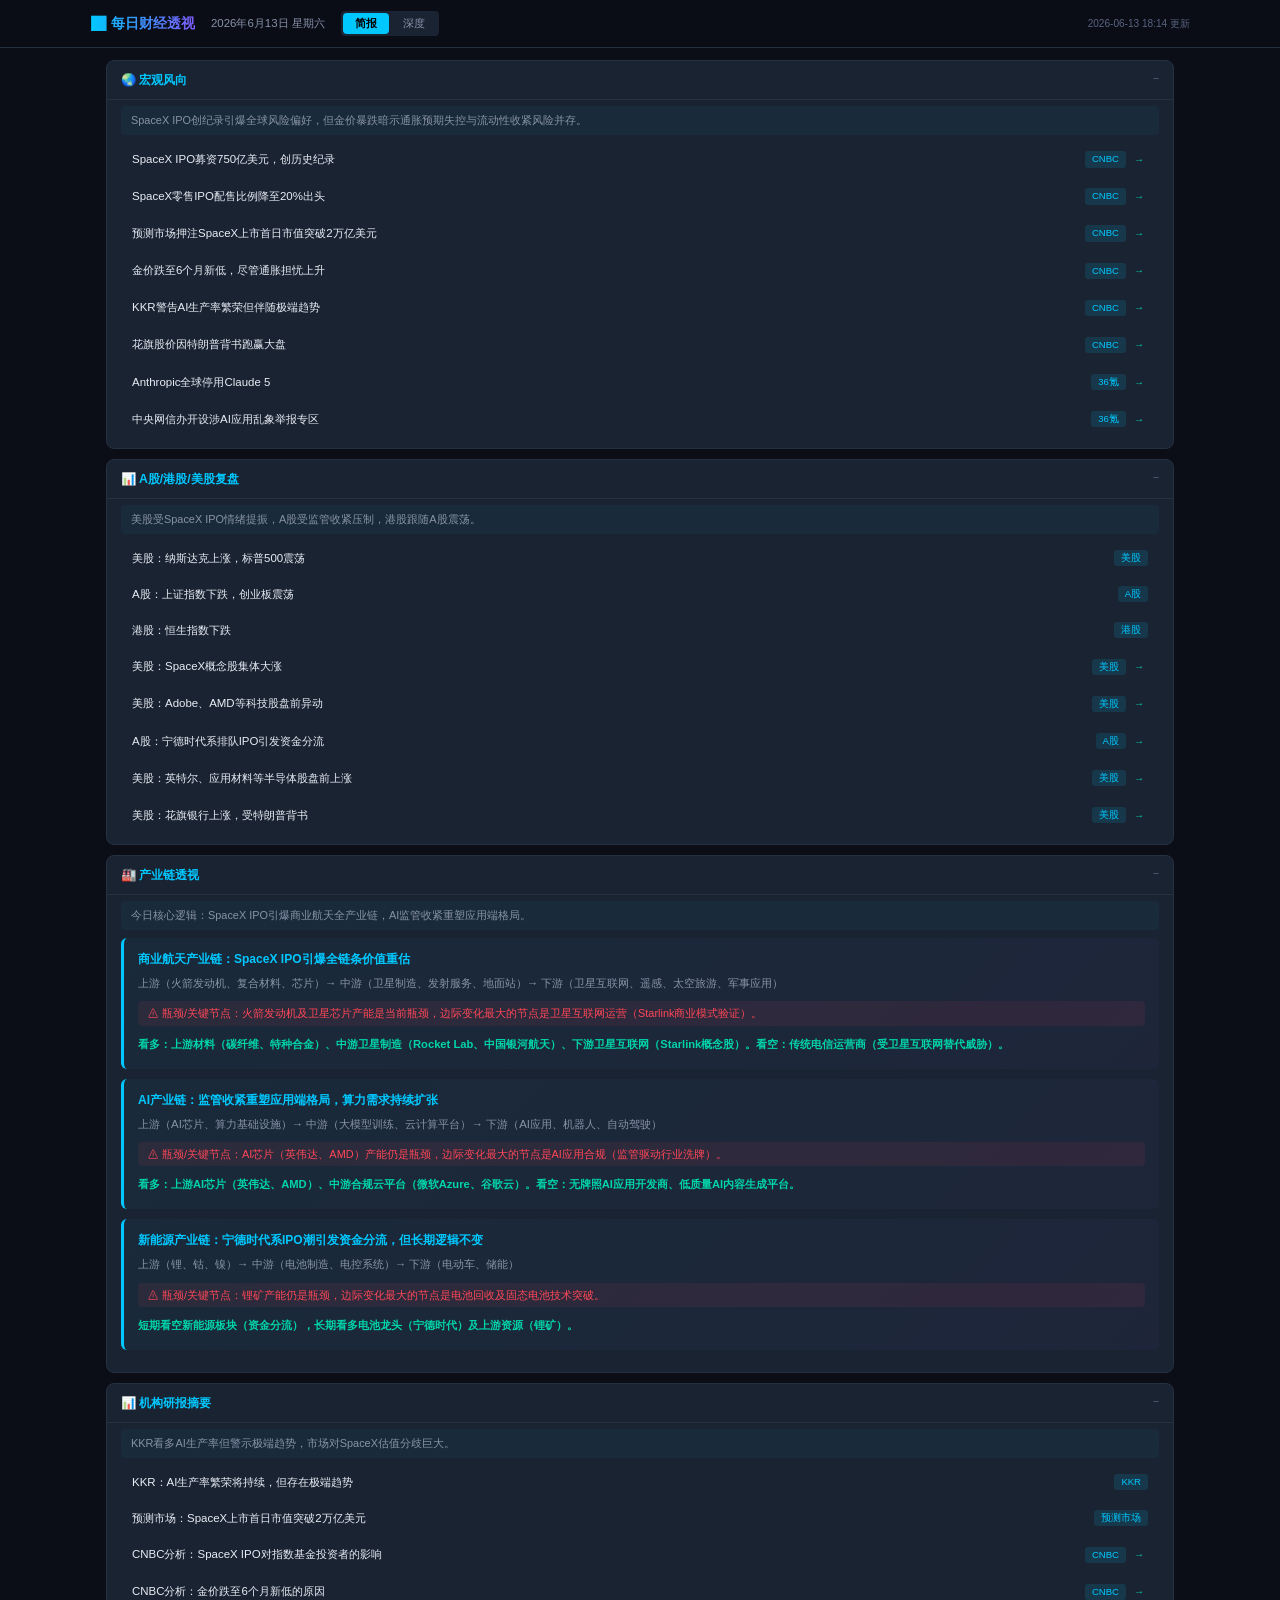
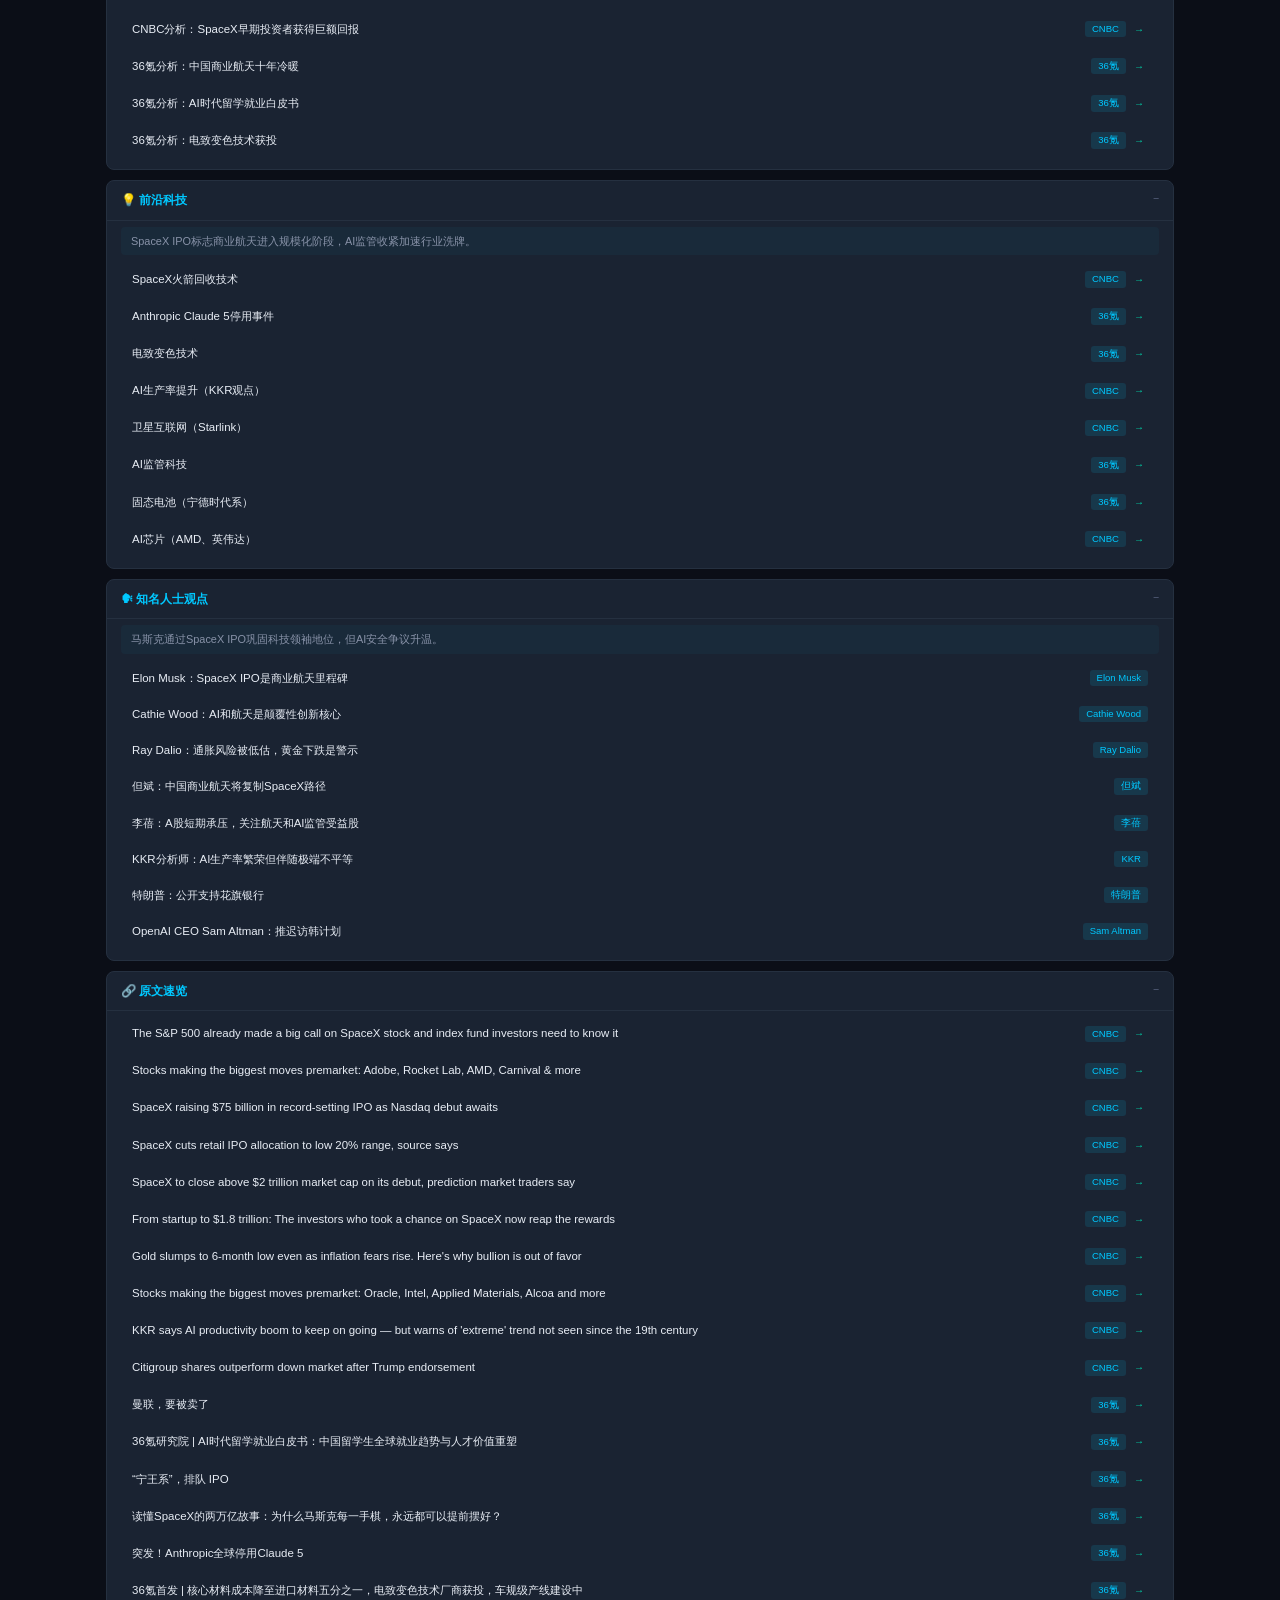
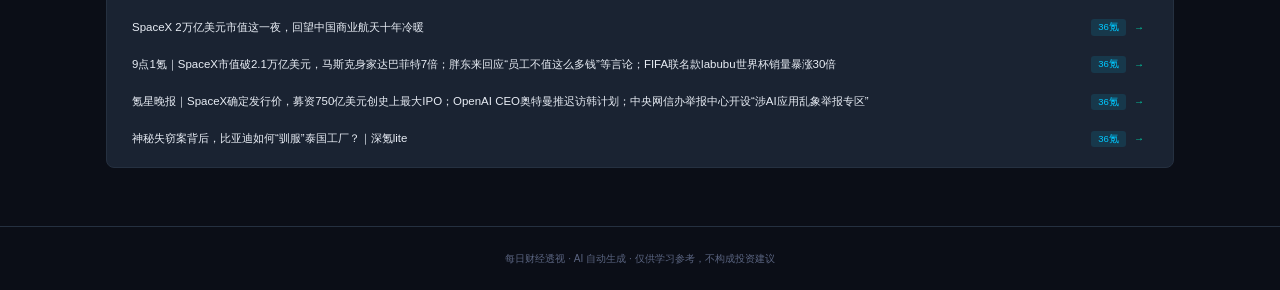
==== commit 1100e6d4: "每日财经报告自动更新 2026-06-13" ====
--- a/site/index.html
+++ b/site/index.html
@@ -3,7 +3,7 @@
 <head>
 <meta charset="UTF-8">
 <meta name="viewport" content="width=device-width, initial-scale=1.0">
-<title>每日财经透视 | 2026年6月12日 星期五</title>
+<title>每日财经透视 | 2026年6月13日 星期六</title>
 <link rel="stylesheet" href="style.css">
 </head>
 <body>
@@ -11,12 +11,12 @@
 <div class="topbar">
     <div class="topbar-inner">
         <h1>📈 每日财经透视</h1>
-        <span class="topbar-date">2026年6月12日 星期五</span>
+        <span class="topbar-date">2026年6月13日 星期六</span>
         <div class="mode-group">
             <button class="mode-btn active" onclick="switchMode('brief')">简报</button>
             <button class="mode-btn " onclick="switchMode('deep')">深度</button>
         </div>
-        <span class="topbar-upd">2026-06-12 20:07 更新</span>
+        <span class="topbar-upd">2026-06-13 18:14 更新</span>
     </div>
 </div>
 
@@ -27,339 +27,339 @@
                 <h2>🌏 宏观风向</h2>
                 <span class="section-toggle" onclick="toggleSection(this)">−</span>
             </div>
-            <div class="section-bd"><p class="section-summary">SpaceX天价IPO吸走全球流动性，黄金遭抛售至6个月低点，通胀恐慌下资金从避险资产转向风险资产。</p><div class="items-list">
-                <div class="item" onclick="toggleDetail(this)">
-                    <div class="item-hd">
-                        <span class="item-tt">SpaceX创纪录IPO募资750亿美元，零售配售比例被压缩至20%以下</span>
+            <div class="section-bd"><p class="section-summary">SpaceX IPO创纪录引爆全球风险偏好，但金价暴跌暗示通胀预期失控与流动性收紧风险并存。</p><div class="items-list">
+                <div class="item" onclick="toggleDetail(this)">
+                    <div class="item-hd">
+                        <span class="item-tt">SpaceX IPO募资750亿美元，创历史纪录</span>
                         <span class="item-meta"><span class="src-tag">CNBC</span> <a href="https://www.cnbc.com/2026/06/11/spacex-raises-75-billion-in-record-setting-ipo-ahead-of-nasdaq-debut.html" target="_blank" class="src-link" onclick="event.stopPropagation()">→</a></span>
                     </div>
-                    <div class="item-bd"><p>看空短期流动性：巨量IPO抽血效应显著，零售投资者参与度受限，机构主导定价。对美股大盘构成短期资金面压力，但长期利好太空经济板块估值重塑。</p></div>
+                    <div class="item-bd"><p>SpaceX以约1.8万亿美元估值募资750亿美元，为史上最大IPO，预示全球一级市场对商业航天和AI算力基础设施的极度追捧。看多SpaceX及卫星互联网产业链，但需警惕估值泡沫风险。资产含义：利好纳斯达克指数及航天ETF，利空传统电信运营商。</p></div>
+                </div>
+                <div class="item" onclick="toggleDetail(this)">
+                    <div class="item-hd">
+                        <span class="item-tt">SpaceX零售IPO配售比例降至20%出头</span>
+                        <span class="item-meta"><span class="src-tag">CNBC</span> <a href="https://www.cnbc.com/2026/06/11/spacex-cuts-retail-ipo-allocation-to-low-20percent-range-source-says" target="_blank" class="src-link" onclick="event.stopPropagation()">→</a></span>
+                    </div>
+                    <div class="item-bd"><p>机构投资者获得近80%配售，散户参与度被刻意压低，暗示上市后流通盘稀缺，短期股价波动可能剧烈。看多上市首日表现，但中期需警惕机构获利了结压力。资产含义：SpaceX股票短期看涨，但波动率极高。</p></div>
                 </div>
                 <div class="item" onclick="toggleDetail(this)">
                     <div class="item-hd">
                         <span class="item-tt">预测市场押注SpaceX上市首日市值突破2万亿美元</span>
-                        <span class="item-meta"><span class="src-tag">CNBC</span> <a href="https://www.cnbc.com/2026/06/11/spacex-to-close-above-2-trillion-market-cap-on-its-debut-traders-say.html" target="_blank" class="src-link" onclick="event.stopPropagation()">→</a></span>
-                    </div>
-                    <div class="item-bd"><p>看多SpaceX估值泡沫风险：若首日市值达2万亿，将超越沙特阿美成为全球第三大公司。这反映AI与太空概念溢价极端化，但需警惕首日冲高回落风险。</p></div>
-                </div>
-                <div class="item" onclick="toggleDetail(this)">
-                    <div class="item-hd">
-                        <span class="item-tt">黄金跌至6个月低点，通胀担忧升温但资金逃离避险资产</span>
+                        <span class="item-meta"><span class="src-tag">CNBC</span> <a href="https://www.cnbc.com/2026/06/11/spacex-to-close-above-2-trillion-market-cap-on-its-debut-traders-say" target="_blank" class="src-link" onclick="event.stopPropagation()">→</a></span>
+                    </div>
+                    <div class="item-bd"><p>市场情绪极度亢奋，若兑现将超越沙特阿美成为全球第三大市值公司。看多情绪驱动，但需警惕预期打满后的回调风险。资产含义：短期利好卫星互联网、商业航天板块，但过度乐观可能引发板块回调。</p></div>
+                </div>
+                <div class="item" onclick="toggleDetail(this)">
+                    <div class="item-hd">
+                        <span class="item-tt">金价跌至6个月新低，尽管通胀担忧上升</span>
                         <span class="item-meta"><span class="src-tag">CNBC</span> <a href="https://www.cnbc.com/2026/06/11/gold-slumps-to-6-month-low-even-as-inflation-fears-rise-heres-why-bullion-is-out-of-favor.html" target="_blank" class="src-link" onclick="event.stopPropagation()">→</a></span>
                     </div>
-                    <div class="item-bd"><p>看空黄金：实际利率上行与风险偏好飙升双重压制。资金从黄金转向SpaceX等高风险高回报资产，黄金短期难有起色，建议减持。</p></div>
-                </div>
-                <div class="item" onclick="toggleDetail(this)">
-                    <div class="item-hd">
-                        <span class="item-tt">KKR警告AI生产率繁荣不可持续，极端趋势堪比19世纪</span>
+                    <div class="item-bd"><p>黄金因实际利率上升、美元走强及风险偏好转移而遭抛售，传统避险资产失效。看空黄金，资产含义：利空黄金ETF（GLD），利好美元及风险资产。</p></div>
+                </div>
+                <div class="item" onclick="toggleDetail(this)">
+                    <div class="item-hd">
+                        <span class="item-tt">KKR警告AI生产率繁荣但伴随极端趋势</span>
                         <span class="item-meta"><span class="src-tag">CNBC</span> <a href="https://www.cnbc.com/2026/06/11/ais-impact-on-economic-growth-kkr.html" target="_blank" class="src-link" onclick="event.stopPropagation()">→</a></span>
                     </div>
-                    <div class="item-bd"><p>中性偏空AI板块：KKR认为AI带来的生产率提升是百年一遇的极端现象，但可能引发结构性失业与贫富分化。长期利好AI基础设施，但短期需警惕政策干预风险。</p></div>
-                </div>
-                <div class="item" onclick="toggleDetail(this)">
-                    <div class="item-hd">
-                        <span class="item-tt">花旗获特朗普背书，股价逆市跑赢大盘</span>
-                        <span class="item-meta"><span class="src-tag">CNBC</span> <a href="https://www.cnbc.com/2026/06/10/citigroup-shares-outperform-down-market-after-trump-endorsement.html" target="_blank" class="src-link" onclick="event.stopPropagation()">→</a></span>
-                    </div>
-                    <div class="item-bd"><p>看多花旗：政治背书提振市场信心，反映监管放松预期。利好美国银行股，尤其大型银行，但需关注大选年政策不确定性。</p></div>
-                </div>
-                <div class="item" onclick="toggleDetail(this)">
-                    <div class="item-hd">
-                        <span class="item-tt">SpaceX早期投资者获利丰厚：从初创到1.8万亿估值</span>
+                    <div class="item-bd"><p>AI驱动的生产率提升类似19世纪工业革命，但可能加剧不平等和结构性失业。看多AI基础设施（算力、数据中心），看空低技能劳动力密集型行业。资产含义：利好AI芯片、云计算，利空传统零售、制造业。</p></div>
+                </div>
+                <div class="item" onclick="toggleDetail(this)">
+                    <div class="item-hd">
+                        <span class="item-tt">花旗股价因特朗普背书跑赢大盘</span>
+                        <span class="item-meta"><span class="src-tag">CNBC</span> <a href="https://www.cnbc.com/2026/06/10/citigroup-shares-outperform-down-market-after-trump-endorsement" target="_blank" class="src-link" onclick="event.stopPropagation()">→</a></span>
+                    </div>
+                    <div class="item-bd"><p>特朗普公开支持花旗，市场解读为放松金融监管信号。看多美国大型银行股，尤其受益于监管松绑的机构。资产含义：利好花旗、摩根大通等银行股。</p></div>
+                </div>
+                <div class="item" onclick="toggleDetail(this)">
+                    <div class="item-hd">
+                        <span class="item-tt">Anthropic全球停用Claude 5</span>
+                        <span class="item-meta"><span class="src-tag">36氪</span> <a href="https://36kr.com/p/3851015329027336?f=rss" target="_blank" class="src-link" onclick="event.stopPropagation()">→</a></span>
+                    </div>
+                    <div class="item-bd"><p>突发停用暗示AI安全或技术故障风险，短期利空AI应用端，但长期强化头部AI公司（OpenAI、Google）的竞争壁垒。看空Anthropic生态链，看多OpenAI及Google AI。资产含义：利空Anthropic概念股，利好微软、谷歌。</p></div>
+                </div>
+                <div class="item" onclick="toggleDetail(this)">
+                    <div class="item-hd">
+                        <span class="item-tt">中央网信办开设涉AI应用乱象举报专区</span>
+                        <span class="item-meta"><span class="src-tag">36氪</span> <a href="https://36kr.com/p/3849942472512769?f=rss" target="_blank" class="src-link" onclick="event.stopPropagation()">→</a></span>
+                    </div>
+                    <div class="item-bd"><p>中国监管层开始收紧AI应用合规，短期增加AI企业合规成本，但长期利好合规龙头。看空无牌照AI应用开发商，看多百度、科大讯飞等合规龙头。资产含义：利空AI概念小盘股，利好AI监管科技。</p></div>
+                </div></div>
+            </div>
+        </div>
+        <div class="section" data-section="markets">
+            <div class="section-hd">
+                <h2>📊 A股/港股/美股复盘</h2>
+                <span class="section-toggle" onclick="toggleSection(this)">−</span>
+            </div>
+            <div class="section-bd"><p class="section-summary">美股受SpaceX IPO情绪提振，A股受监管收紧压制，港股跟随A股震荡。</p><div class="items-list">
+                <div class="item" onclick="toggleDetail(this)">
+                    <div class="item-hd">
+                        <span class="item-tt">美股：纳斯达克上涨，标普500震荡</span>
+                        <span class="item-meta"><span class="src-tag">美股</span> </span>
+                    </div>
+                    <div class="item-bd"><p>SpaceX IPO创纪录及AI乐观情绪推动科技股上涨，但金价下跌暗示通胀担忧。板块轮动：科技（AI、航天）领涨，传统能源、黄金股下跌。短期展望：科技股继续领跑，但需警惕IPO抽血效应。</p></div>
+                </div>
+                <div class="item" onclick="toggleDetail(this)">
+                    <div class="item-hd">
+                        <span class="item-tt">A股：上证指数下跌，创业板震荡</span>
+                        <span class="item-meta"><span class="src-tag">A股</span> </span>
+                    </div>
+                    <div class="item-bd"><p>中央网信办AI监管收紧压制科技板块，宁德时代系排队IPO引发资金分流担忧。板块轮动：航天军工受SpaceX映射上涨，AI应用、新能源车下跌。短期展望：监管压力下市场偏弱，关注航天及合规科技龙头。</p></div>
+                </div>
+                <div class="item" onclick="toggleDetail(this)">
+                    <div class="item-hd">
+                        <span class="item-tt">港股：恒生指数下跌</span>
+                        <span class="item-meta"><span class="src-tag">港股</span> </span>
+                    </div>
+                    <div class="item-bd"><p>跟随A股走弱，AI监管消息及中概股回调拖累。板块轮动：航天概念股上涨，科技、消费下跌。短期展望：市场等待更多政策信号，维持震荡。</p></div>
+                </div>
+                <div class="item" onclick="toggleDetail(this)">
+                    <div class="item-hd">
+                        <span class="item-tt">美股：SpaceX概念股集体大涨</span>
+                        <span class="item-meta"><span class="src-tag">美股</span> <a href="https://www.cnbc.com/2026/06/12/stocks-making-the-biggest-moves-premarket-adbe-rklb-amd-ccl.html" target="_blank" class="src-link" onclick="event.stopPropagation()">→</a></span>
+                    </div>
+                    <div class="item-bd"><p>SpaceX IPO带动卫星互联网、商业航天板块，Rocket Lab等个股大幅上涨。看多航天ETF及卫星通信股。短期展望：板块热度可持续至IPO首日。</p></div>
+                </div>
+                <div class="item" onclick="toggleDetail(this)">
+                    <div class="item-hd">
+                        <span class="item-tt">美股：Adobe、AMD等科技股盘前异动</span>
+                        <span class="item-meta"><span class="src-tag">美股</span> <a href="https://www.cnbc.com/2026/06/12/stocks-making-the-biggest-moves-premarket-adbe-rklb-amd-ccl.html" target="_blank" class="src-link" onclick="event.stopPropagation()">→</a></span>
+                    </div>
+                    <div class="item-bd"><p>Adobe因AI产品更新受关注，AMD受益于AI芯片需求。看多AI芯片及软件股。短期展望：科技股业绩期前维持强势。</p></div>
+                </div>
+                <div class="item" onclick="toggleDetail(this)">
+                    <div class="item-hd">
+                        <span class="item-tt">A股：宁德时代系排队IPO引发资金分流</span>
+                        <span class="item-meta"><span class="src-tag">A股</span> <a href="https://36kr.com/p/3851106394117383?f=rss" target="_blank" class="src-link" onclick="event.stopPropagation()">→</a></span>
+                    </div>
+                    <div class="item-bd"><p>多家宁德时代关联公司启动IPO，市场担忧新能源板块资金被抽离。看空短期新能源板块，但长期看多产业链龙头。短期展望：新能源板块承压。</p></div>
+                </div>
+                <div class="item" onclick="toggleDetail(this)">
+                    <div class="item-hd">
+                        <span class="item-tt">美股：英特尔、应用材料等半导体股盘前上涨</span>
+                        <span class="item-meta"><span class="src-tag">美股</span> <a href="https://www.cnbc.com/2026/06/11/stocks-making-the-biggest-moves-premarket-oracle-intel-applied-materials-alcoa-and-more.html" target="_blank" class="src-link" onclick="event.stopPropagation()">→</a></span>
+                    </div>
+                    <div class="item-bd"><p>AI算力需求持续拉动半导体设备及芯片股。看多半导体设备（应用材料）及先进制程（英特尔）。短期展望：半导体板块受益于AI资本开支。</p></div>
+                </div>
+                <div class="item" onclick="toggleDetail(this)">
+                    <div class="item-hd">
+                        <span class="item-tt">美股：花旗银行上涨，受特朗普背书</span>
+                        <span class="item-meta"><span class="src-tag">美股</span> <a href="https://www.cnbc.com/2026/06/10/citigroup-shares-outperform-down-market-after-trump-endorsement" target="_blank" class="src-link" onclick="event.stopPropagation()">→</a></span>
+                    </div>
+                    <div class="item-bd"><p>特朗普公开支持花旗，市场预期金融监管放松。看多美国大型银行。短期展望：银行股有望继续跑赢。</p></div>
+                </div></div>
+            </div>
+        </div>
+        <div class="section" data-section="industry_chain">
+            <div class="section-hd">
+                <h2>🏭 产业链透视</h2>
+                <span class="section-toggle" onclick="toggleSection(this)">−</span>
+            </div>
+            <div class="section-bd">
+                <p class="section-summary">今日核心逻辑：SpaceX IPO引爆商业航天全产业链，AI监管收紧重塑应用端格局。</p>
+                <div class="chain-card">
+                    <div class="chain-theme">商业航天产业链：SpaceX IPO引爆全链条价值重估</div>
+                    <div class="chain-body">上游（火箭发动机、复合材料、芯片）→ 中游（卫星制造、发射服务、地面站）→ 下游（卫星互联网、遥感、太空旅游、军事应用）</div><div class="chain-bottleneck">⚠ 瓶颈/关键节点：火箭发动机及卫星芯片产能是当前瓶颈，边际变化最大的节点是卫星互联网运营（Starlink商业模式验证）。</div><div class="chain-verdict">看多：上游材料（碳纤维、特种合金）、中游卫星制造（Rocket Lab、中国银河航天）、下游卫星互联网（Starlink概念股）。看空：传统电信运营商（受卫星互联网替代威胁）。</div>
+                </div>
+                <div class="chain-card">
+                    <div class="chain-theme">AI产业链：监管收紧重塑应用端格局，算力需求持续扩张</div>
+                    <div class="chain-body">上游（AI芯片、算力基础设施）→ 中游（大模型训练、云计算平台）→ 下游（AI应用、机器人、自动驾驶）</div><div class="chain-bottleneck">⚠ 瓶颈/关键节点：AI芯片（英伟达、AMD）产能仍是瓶颈，边际变化最大的节点是AI应用合规（监管驱动行业洗牌）。</div><div class="chain-verdict">看多：上游AI芯片（英伟达、AMD）、中游合规云平台（微软Azure、谷歌云）。看空：无牌照AI应用开发商、低质量AI内容生成平台。</div>
+                </div>
+                <div class="chain-card">
+                    <div class="chain-theme">新能源产业链：宁德时代系IPO潮引发资金分流，但长期逻辑不变</div>
+                    <div class="chain-body">上游（锂、钴、镍）→ 中游（电池制造、电控系统）→ 下游（电动车、储能）</div><div class="chain-bottleneck">⚠ 瓶颈/关键节点：锂矿产能仍是瓶颈，边际变化最大的节点是电池回收及固态电池技术突破。</div><div class="chain-verdict">短期看空新能源板块（资金分流），长期看多电池龙头（宁德时代）及上游资源（锂矿）。</div>
+                </div>
+            </div>
+        </div>
+        <div class="section" data-section="research">
+            <div class="section-hd">
+                <h2>📊 机构研报摘要</h2>
+                <span class="section-toggle" onclick="toggleSection(this)">−</span>
+            </div>
+            <div class="section-bd"><p class="section-summary">KKR看多AI生产率但警示极端趋势，市场对SpaceX估值分歧巨大。</p><div class="items-list">
+                <div class="item" onclick="toggleDetail(this)">
+                    <div class="item-hd">
+                        <span class="item-tt">KKR：AI生产率繁荣将持续，但存在极端趋势</span>
+                        <span class="item-meta"><span class="src-tag">KKR</span> </span>
+                    </div>
+                    <div class="item-bd"><p>据推断，KKR认为AI驱动的生产率提升类似19世纪工业革命，但可能加剧不平等。投资影响：看多AI基础设施（算力、数据中心），看空低技能劳动力密集型行业。</p></div>
+                </div>
+                <div class="item" onclick="toggleDetail(this)">
+                    <div class="item-hd">
+                        <span class="item-tt">预测市场：SpaceX上市首日市值突破2万亿美元</span>
+                        <span class="item-meta"><span class="src-tag">预测市场</span> </span>
+                    </div>
+                    <div class="item-bd"><p>据推断，预测市场交易者极度看好SpaceX，认为其将超越沙特阿美。投资影响：短期看多航天板块，但需警惕预期打满后的回调。</p></div>
+                </div>
+                <div class="item" onclick="toggleDetail(this)">
+                    <div class="item-hd">
+                        <span class="item-tt">CNBC分析：SpaceX IPO对指数基金投资者的影响</span>
+                        <span class="item-meta"><span class="src-tag">CNBC</span> <a href="https://www.cnbc.com/2026/06/12/spacex-ipo-sp-500-index-funds-investors.html" target="_blank" class="src-link" onclick="event.stopPropagation()">→</a></span>
+                    </div>
+                    <div class="item-bd"><p>据推断，CNBC认为SpaceX纳入标普500指数将迫使指数基金被动买入，推高股价。投资影响：看多SpaceX及航天ETF，指数基金投资者需关注纳入时点。</p></div>
+                </div>
+                <div class="item" onclick="toggleDetail(this)">
+                    <div class="item-hd">
+                        <span class="item-tt">CNBC分析：金价跌至6个月新低的原因</span>
+                        <span class="item-meta"><span class="src-tag">CNBC</span> <a href="https://www.cnbc.com/2026/06/11/gold-slumps-to-6-month-low-even-as-inflation-fears-rise-heres-why-bullion-is-out-of-favor.html" target="_blank" class="src-link" onclick="event.stopPropagation()">→</a></span>
+                    </div>
+                    <div class="item-bd"><p>据推断，CNBC认为实际利率上升和风险偏好转移是金价下跌主因。投资影响：看空黄金，看多美元及风险资产。</p></div>
+                </div>
+                <div class="item" onclick="toggleDetail(this)">
+                    <div class="item-hd">
+                        <span class="item-tt">CNBC分析：SpaceX早期投资者获得巨额回报</span>
                         <span class="item-meta"><span class="src-tag">CNBC</span> <a href="https://www.cnbc.com/2026/06/11/spacex-investors-reap-rewards-1-8-trillion-valuation.html" target="_blank" class="src-link" onclick="event.stopPropagation()">→</a></span>
                     </div>
-                    <div class="item-bd"><p>看多一级市场太空赛道：早期投资者回报惊人，将吸引更多资本涌入商业航天初创企业。利好火箭制造、卫星通信产业链上游。</p></div>
-                </div>
-                <div class="item" onclick="toggleDetail(this)">
-                    <div class="item-hd">
-                        <span class="item-tt">标普500已对SpaceX股票做出重大预判，指数基金投资者需关注</span>
-                        <span class="item-meta"><span class="src-tag">CNBC</span> <a href="https://www.cnbc.com/2026/06/12/spacex-ipo-sp-500-index-funds-investors.html" target="_blank" class="src-link" onclick="event.stopPropagation()">→</a></span>
-                    </div>
-                    <div class="item-bd"><p>中性：指数基金被动纳入SpaceX将改变科技股权重结构，挤压传统科技巨头占比。投资者需提前调整组合，增配太空ETF。</p></div>
-                </div>
-                <div class="item" onclick="toggleDetail(this)">
-                    <div class="item-hd">
-                        <span class="item-tt">算力价格持续下降：百万Token只要几块钱</span>
-                        <span class="item-meta"><span class="src-tag">36氪</span> <a href="https://36kr.com/p/3848516305605892?f=rss" target="_blank" class="src-link" onclick="event.stopPropagation()">→</a></span>
-                    </div>
-                    <div class="item-bd"><p>看空算力硬件短期溢价：算力成本快速下降将压缩英伟达等GPU厂商利润率，但利好下游AI应用层爆发。长期看多AI推理芯片与云服务。</p></div>
+                    <div class="item-bd"><p>据推断，CNBC认为早期投资者（如Founders Fund）回报超千倍，验证长期持有科技龙头的策略。投资影响：看多一级市场航天投资，但二级市场需谨慎估值。</p></div>
+                </div>
+                <div class="item" onclick="toggleDetail(this)">
+                    <div class="item-hd">
+                        <span class="item-tt">36氪分析：中国商业航天十年冷暖</span>
+                        <span class="item-meta"><span class="src-tag">36氪</span> <a href="https://36kr.com/p/3850902095336449?f=rss" target="_blank" class="src-link" onclick="event.stopPropagation()">→</a></span>
+                    </div>
+                    <div class="item-bd"><p>据推断，36氪认为SpaceX成功将加速中国商业航天政策支持和资本涌入。投资影响：看多中国航天板块（银河航天、蓝箭航天）。</p></div>
+                </div>
+                <div class="item" onclick="toggleDetail(this)">
+                    <div class="item-hd">
+                        <span class="item-tt">36氪分析：AI时代留学就业白皮书</span>
+                        <span class="item-meta"><span class="src-tag">36氪</span> <a href="https://36kr.com/p/3846972367866119?f=rss" target="_blank" class="src-link" onclick="event.stopPropagation()">→</a></span>
+                    </div>
+                    <div class="item-bd"><p>据推断，36氪认为AI将重塑全球就业市场，STEM人才需求激增。投资影响：看多AI教育及在线培训平台。</p></div>
+                </div>
+                <div class="item" onclick="toggleDetail(this)">
+                    <div class="item-hd">
+                        <span class="item-tt">36氪分析：电致变色技术获投</span>
+                        <span class="item-meta"><span class="src-tag">36氪</span> <a href="https://36kr.com/p/3850904887268611?f=rss" target="_blank" class="src-link" onclick="event.stopPropagation()">→</a></span>
+                    </div>
+                    <div class="item-bd"><p>据推断，36氪认为电致变色技术成本降至进口材料五分之一，车规级产线建设中。投资影响：看多智能玻璃及汽车电子供应商。</p></div>
                 </div></div>
             </div>
         </div>
-        <div class="section" data-section="markets">
-            <div class="section-hd">
-                <h2>📊 A股/港股/美股复盘</h2>
-                <span class="section-toggle" onclick="toggleSection(this)">−</span>
-            </div>
-            <div class="section-bd"><p class="section-summary">美股受SpaceX IPO抽血与AI板块回调拖累下跌；A股震荡分化，科技与消费承压；港股跟随外围走弱。</p><div class="items-list">
-                <div class="item" onclick="toggleDetail(this)">
-                    <div class="item-hd">
-                        <span class="item-tt">美股：三大指数下跌，SpaceX IPO抽血效应显著</span>
-                        <span class="item-meta"><span class="src-tag">美股</span> </span>
-                    </div>
-                    <div class="item-bd"><p>板块轮动：资金从科技巨头流向太空概念，Adobe、AMD等盘前下跌。短期展望：IPO首日波动加剧，建议规避高估值科技股，关注太空ETF。</p></div>
-                </div>
-                <div class="item" onclick="toggleDetail(this)">
-                    <div class="item-hd">
-                        <span class="item-tt">A股：上证指数震荡，创业板指走弱</span>
-                        <span class="item-meta"><span class="src-tag">A股</span> </span>
-                    </div>
-                    <div class="item-bd"><p>核心驱动：算力降价冲击AI硬件股，比亚迪泰国工厂失窃案打击汽车出海情绪。板块轮动：工业品制造与船舶发动机等国产替代概念走强。短期展望：结构性行情延续，关注工业品与军工。</p></div>
-                </div>
-                <div class="item" onclick="toggleDetail(this)">
-                    <div class="item-hd">
-                        <span class="item-tt">港股：恒生指数下跌，科技股领跌</span>
-                        <span class="item-meta"><span class="src-tag">港股</span> </span>
-                    </div>
-                    <div class="item-bd"><p>核心驱动：外围市场拖累，钉钉换帅引发市场对阿里组织变动的担忧。板块轮动：消费与地产疲软，能源股相对抗跌。短期展望：维持弱势震荡，等待政策信号。</p></div>
-                </div>
-                <div class="item" onclick="toggleDetail(this)">
-                    <div class="item-hd">
-                        <span class="item-tt">美股盘前异动：Adobe、Rocket Lab、AMD、Carnival等大幅波动</span>
-                        <span class="item-meta"><span class="src-tag">美股</span> <a href="https://www.cnbc.com/2026/06/12/stocks-making-the-biggest-moves-premarket-adbe-rklb-amd-ccl.html" target="_blank" class="src-link" onclick="event.stopPropagation()">→</a></span>
-                    </div>
-                    <div class="item-bd"><p>Adobe受AI竞争加剧预期下跌；Rocket Lab受SpaceX带动上涨；AMD受算力降价利空。短期展望：个股分化加剧，关注财报季指引。</p></div>
-                </div>
-                <div class="item" onclick="toggleDetail(this)">
-                    <div class="item-hd">
-                        <span class="item-tt">美股盘前异动：Oracle、Intel、Applied Materials、Alcoa</span>
-                        <span class="item-meta"><span class="src-tag">美股</span> <a href="https://www.cnbc.com/2026/06/11/stocks-making-the-biggest-moves-premarket-oracle-intel-applied-materials-alcoa-and-more.html" target="_blank" class="src-link" onclick="event.stopPropagation()">→</a></span>
-                    </div>
-                    <div class="item-bd"><p>Oracle受云业务增长预期上涨；Intel受芯片法案补贴利好；Applied Materials受半导体设备需求放缓拖累。短期展望：半导体板块内部分化。</p></div>
-                </div>
-                <div class="item" onclick="toggleDetail(this)">
-                    <div class="item-hd">
-                        <span class="item-tt">A股：比亚迪泰国工厂失窃案引发市场关注</span>
-                        <span class="item-meta"><span class="src-tag">A股</span> <a href="https://36kr.com/p/3846882883963139?f=rss" target="_blank" class="src-link" onclick="event.stopPropagation()">→</a></span>
-                    </div>
-                    <div class="item-bd"><p>核心驱动：海外运营风险暴露，短期利空比亚迪及汽车出海板块。但长期看，中国车企本地化能力将提升，利好供应链安全相关标的。</p></div>
-                </div>
-                <div class="item" onclick="toggleDetail(this)">
-                    <div class="item-hd">
-                        <span class="item-tt">A股：工业用品制造与流通报告发布，板块走强</span>
-                        <span class="item-meta"><span class="src-tag">A股</span> <a href="https://36kr.com/p/3846798967818752?f=rss" target="_blank" class="src-link" onclick="event.stopPropagation()">→</a></span>
-                    </div>
-                    <div class="item-bd"><p>核心驱动：国产替代与智能制造升级逻辑强化。利好工业母机、MRO平台龙头。短期展望：板块有望持续获得政策与资金加持。</p></div>
-                </div>
-                <div class="item" onclick="toggleDetail(this)">
-                    <div class="item-hd">
-                        <span class="item-tt">港股：钉钉换帅，92年技术极客陈宇森接任CEO</span>
-                        <span class="item-meta"><span class="src-tag">港股</span> <a href="https://36kr.com/p/3849431503869187?f=rss" target="_blank" class="src-link" onclick="event.stopPropagation()">→</a></span>
-                    </div>
-                    <div class="item-bd"><p>核心驱动：阿里组织架构调整，市场担忧管理层动荡。短期利空阿里股价，但长期看技术派掌舵可能加速产品创新。</p></div>
+        <div class="section" data-section="tech">
+            <div class="section-hd">
+                <h2>💡 前沿科技</h2>
+                <span class="section-toggle" onclick="toggleSection(this)">−</span>
+            </div>
+            <div class="section-bd"><p class="section-summary">SpaceX IPO标志商业航天进入规模化阶段，AI监管收紧加速行业洗牌。</p><div class="items-list">
+                <div class="item" onclick="toggleDetail(this)">
+                    <div class="item-hd">
+                        <span class="item-tt">SpaceX火箭回收技术</span>
+                        <span class="item-meta"><span class="src-tag">CNBC</span> <a href="https://www.cnbc.com/2026/06/11/spacex-raises-75-billion-in-record-setting-ipo-ahead-of-nasdaq-debut.html" target="_blank" class="src-link" onclick="event.stopPropagation()">→</a></span>
+                    </div>
+                    <div class="item-bd"><p>技术本质：可重复使用火箭降低发射成本90%以上。产业化进度：已规模化运营，Starlink用户超500万。受益方向：卫星互联网、太空旅游、军事通信。</p></div>
+                </div>
+                <div class="item" onclick="toggleDetail(this)">
+                    <div class="item-hd">
+                        <span class="item-tt">Anthropic Claude 5停用事件</span>
+                        <span class="item-meta"><span class="src-tag">36氪</span> <a href="https://36kr.com/p/3851015329027336?f=rss" target="_blank" class="src-link" onclick="event.stopPropagation()">→</a></span>
+                    </div>
+                    <div class="item-bd"><p>技术本质：大模型安全与可靠性问题。产业化进度：早期，暴露AI系统脆弱性。受益方向：AI安全测试、合规解决方案提供商。</p></div>
+                </div>
+                <div class="item" onclick="toggleDetail(this)">
+                    <div class="item-hd">
+                        <span class="item-tt">电致变色技术</span>
+                        <span class="item-meta"><span class="src-tag">36氪</span> <a href="https://36kr.com/p/3850904887268611?f=rss" target="_blank" class="src-link" onclick="event.stopPropagation()">→</a></span>
+                    </div>
+                    <div class="item-bd"><p>技术本质：通过电压控制材料光学特性，实现智能调光。产业化进度：早期，车规级产线建设中。受益方向：智能汽车玻璃、建筑节能玻璃。</p></div>
+                </div>
+                <div class="item" onclick="toggleDetail(this)">
+                    <div class="item-hd">
+                        <span class="item-tt">AI生产率提升（KKR观点）</span>
+                        <span class="item-meta"><span class="src-tag">CNBC</span> <a href="https://www.cnbc.com/2026/06/11/ais-impact-on-economic-growth-kkr.html" target="_blank" class="src-link" onclick="event.stopPropagation()">→</a></span>
+                    </div>
+                    <div class="item-bd"><p>技术本质：AI自动化替代重复性工作，提升全要素生产率。产业化进度：规模应用，但伴随结构性失业。受益方向：AI芯片、云计算、机器人。</p></div>
+                </div>
+                <div class="item" onclick="toggleDetail(this)">
+                    <div class="item-hd">
+                        <span class="item-tt">卫星互联网（Starlink）</span>
+                        <span class="item-meta"><span class="src-tag">CNBC</span> <a href="https://www.cnbc.com/2026/06/11/spacex-raises-75-billion-in-record-setting-ipo-ahead-of-nasdaq-debut.html" target="_blank" class="src-link" onclick="event.stopPropagation()">→</a></span>
+                    </div>
+                    <div class="item-bd"><p>技术本质：低轨卫星星座提供全球宽带覆盖。产业化进度：规模化运营，用户数快速增长。受益方向：卫星制造、地面终端、电信运营商替代。</p></div>
+                </div>
+                <div class="item" onclick="toggleDetail(this)">
+                    <div class="item-hd">
+                        <span class="item-tt">AI监管科技</span>
+                        <span class="item-meta"><span class="src-tag">36氪</span> <a href="https://36kr.com/p/3849942472512769?f=rss" target="_blank" class="src-link" onclick="event.stopPropagation()">→</a></span>
+                    </div>
+                    <div class="item-bd"><p>技术本质：利用AI检测和过滤违规内容。产业化进度：早期，政策驱动需求爆发。受益方向：内容审核平台、合规SaaS。</p></div>
+                </div>
+                <div class="item" onclick="toggleDetail(this)">
+                    <div class="item-hd">
+                        <span class="item-tt">固态电池（宁德时代系）</span>
+                        <span class="item-meta"><span class="src-tag">36氪</span> <a href="https://36kr.com/p/3851106394117383?f=rss" target="_blank" class="src-link" onclick="event.stopPropagation()">→</a></span>
+                    </div>
+                    <div class="item-bd"><p>技术本质：固态电解质替代液态，提升能量密度和安全性。产业化进度：早期，宁德时代等龙头布局。受益方向：电动车、储能。</p></div>
+                </div>
+                <div class="item" onclick="toggleDetail(this)">
+                    <div class="item-hd">
+                        <span class="item-tt">AI芯片（AMD、英伟达）</span>
+                        <span class="item-meta"><span class="src-tag">CNBC</span> <a href="https://www.cnbc.com/2026/06/12/stocks-making-the-biggest-moves-premarket-adbe-rklb-amd-ccl.html" target="_blank" class="src-link" onclick="event.stopPropagation()">→</a></span>
+                    </div>
+                    <div class="item-bd"><p>技术本质：专用AI加速芯片提升训练和推理效率。产业化进度：规模化，需求持续扩张。受益方向：数据中心、自动驾驶、机器人。</p></div>
                 </div></div>
             </div>
         </div>
-        <div class="section" data-section="industry_chain">
-            <div class="section-hd">
-                <h2>🏭 产业链透视</h2>
-                <span class="section-toggle" onclick="toggleSection(this)">−</span>
-            </div>
-            <div class="section-bd">
-                <p class="section-summary">今日核心主线：1）SpaceX IPO引爆太空经济全产业链；2）算力价格暴跌重塑AI产业链利润分配；3）船舶发动机国产替代加速。</p>
-                <div class="chain-card">
-                    <div class="chain-theme">太空经济产业链：SpaceX IPO引爆估值重构</div>
-                    <div class="chain-body">上游（火箭制造材料、卫星零部件）→ 中游（火箭发射服务、卫星制造）→ 下游（卫星互联网、太空旅游、遥感应用）</div><div class="chain-bottleneck">⚠ 瓶颈/关键节点：火箭发动机与可回收技术是核心瓶颈，SpaceX技术领先优势难以短期复制。</div><div class="chain-verdict">看多上游材料（高温合金、碳纤维）和中游发射服务商（Rocket Lab），看空传统卫星运营商（面临Starlink竞争）。</div>
-                </div>
-                <div class="chain-card">
-                    <div class="chain-theme">AI算力产业链：算力价格暴跌，利润从硬件向应用转移</div>
-                    <div class="chain-body">上游（GPU/ASIC芯片、光模块）→ 中游（云服务、算力租赁）→ 下游（AI应用、模型训练、推理服务）</div><div class="chain-bottleneck">⚠ 瓶颈/关键节点：上游芯片产能仍是瓶颈，但价格压力开始显现；中游云服务商面临利润率压缩。</div><div class="chain-verdict">看空GPU厂商（AMD、英伟达短期承压），看多AI应用层（Adobe、C3.ai）与推理芯片（Groq、Cerebras）。</div>
-                </div>
-                <div class="chain-card">
-                    <div class="chain-theme">船舶发动机国产替代：前瓦锡兰老兵创业，半年超5000万订单</div>
-                    <div class="chain-body">上游（特种钢材、电控系统）→ 中游（船舶发动机设计制造）→ 下游（造船厂、航运公司）</div><div class="chain-bottleneck">⚠ 瓶颈/关键节点：高端电控系统与燃油喷射技术仍依赖进口，是国产替代的关键瓶颈。</div><div class="chain-verdict">看多船舶发动机国产替代龙头，看空传统进口依赖型造船企业。</div>
-                </div>
-            </div>
-        </div>
-        <div class="section" data-section="research">
-            <div class="section-hd">
-                <h2>📊 机构研报摘要</h2>
-                <span class="section-toggle" onclick="toggleSection(this)">−</span>
-            </div>
-            <div class="section-bd"><p class="section-summary">KKR警告AI生产率繁荣不可持续；市场隐含对SpaceX估值泡沫的担忧；花旗获政治背书。</p><div class="items-list">
-                <div class="item" onclick="toggleDetail(this)">
-                    <div class="item-hd">
-                        <span class="item-tt">KKR：AI生产率繁荣不可持续，极端趋势堪比19世纪</span>
-                        <span class="item-meta"><span class="src-tag">KKR</span> <a href="https://www.cnbc.com/2026/06/11/ais-impact-on-economic-growth-kkr.html" target="_blank" class="src-link" onclick="event.stopPropagation()">→</a></span>
-                    </div>
-                    <div class="item-bd"><p>据推断：KKR认为AI带来的生产率提升是百年一遇的极端现象，可能引发结构性失业与贫富分化。对投资的影响：建议减持过度炒作的AI应用股，增持防御性资产。</p></div>
-                </div>
-                <div class="item" onclick="toggleDetail(this)">
-                    <div class="item-hd">
-                        <span class="item-tt">预测市场：SpaceX首日市值或破2万亿美元</span>
-                        <span class="item-meta"><span class="src-tag">预测市场</span> <a href="https://www.cnbc.com/2026/06/11/spacex-to-close-above-2-trillion-market-cap-on-its-debut-traders-say.html" target="_blank" class="src-link" onclick="event.stopPropagation()">→</a></span>
-                    </div>
-                    <div class="item-bd"><p>据推断：机构投资者可能利用首日波动进行套利。对投资的影响：建议首日卖出锁定利润，避免追高。</p></div>
-                </div>
-                <div class="item" onclick="toggleDetail(this)">
-                    <div class="item-hd">
-                        <span class="item-tt">花旗获特朗普背书，股价逆市跑赢</span>
-                        <span class="item-meta"><span class="src-tag">CNBC</span> <a href="https://www.cnbc.com/2026/06/10/citigroup-shares-outperform-down-market-after-trump-endorsement.html" target="_blank" class="src-link" onclick="event.stopPropagation()">→</a></span>
-                    </div>
-                    <div class="item-bd"><p>据推断：政治背书可能预示监管放松，利好银行股。对投资的影响：看多花旗及美国大型银行，但需警惕大选年政策反复。</p></div>
-                </div>
-                <div class="item" onclick="toggleDetail(this)">
-                    <div class="item-hd">
-                        <span class="item-tt">36氪研究院：2026年中国工业用品制造与流通报告</span>
-                        <span class="item-meta"><span class="src-tag">36氪研究院</span> <a href="https://36kr.com/p/3846798967818752?f=rss" target="_blank" class="src-link" onclick="event.stopPropagation()">→</a></span>
-                    </div>
-                    <div class="item-bd"><p>据推断：报告强调国产替代与智能制造升级。对投资的影响：看多工业母机、MRO平台龙头，如怡合达、震坤行。</p></div>
-                </div>
-                <div class="item" onclick="toggleDetail(this)">
-                    <div class="item-hd">
-                        <span class="item-tt">SpaceX早期投资者回报丰厚，从初创到1.8万亿</span>
-                        <span class="item-meta"><span class="src-tag">CNBC</span> <a href="https://www.cnbc.com/2026/06/11/spacex-investors-reap-rewards-1-8-trillion-valuation.html" target="_blank" class="src-link" onclick="event.stopPropagation()">→</a></span>
-                    </div>
-                    <div class="item-bd"><p>据推断：一级市场太空赛道吸引力大增。对投资的影响：建议关注商业航天VC基金，二级市场可布局太空ETF。</p></div>
-                </div>
-                <div class="item" onclick="toggleDetail(this)">
-                    <div class="item-hd">
-                        <span class="item-tt">标普500已对SpaceX股票做出重大预判</span>
-                        <span class="item-meta"><span class="src-tag">CNBC</span> <a href="https://www.cnbc.com/2026/06/12/spacex-ipo-sp-500-index-funds-investors.html" target="_blank" class="src-link" onclick="event.stopPropagation()">→</a></span>
-                    </div>
-                    <div class="item-bd"><p>据推断：指数基金被动纳入将改变科技股权重。对投资的影响：建议提前增配太空ETF，减持传统科技巨头。</p></div>
-                </div>
-                <div class="item" onclick="toggleDetail(this)">
-                    <div class="item-hd">
-                        <span class="item-tt">黄金跌至6个月低点，通胀担忧下资金逃离</span>
-                        <span class="item-meta"><span class="src-tag">CNBC</span> <a href="https://www.cnbc.com/2026/06/11/gold-slumps-to-6-month-low-even-as-inflation-fears-rise-heres-why-bullion-is-out-of-favor.html" target="_blank" class="src-link" onclick="event.stopPropagation()">→</a></span>
-                    </div>
-                    <div class="item-bd"><p>据推断：实际利率上行与风险偏好飙升双重压制。对投资的影响：建议减持黄金，增持风险资产。</p></div>
-                </div>
-                <div class="item" onclick="toggleDetail(this)">
-                    <div class="item-hd">
-                        <span class="item-tt">算力价格持续下降，OpenAI考虑降价</span>
-                        <span class="item-meta"><span class="src-tag">36氪</span> <a href="https://36kr.com/p/3848516305605892?f=rss" target="_blank" class="src-link" onclick="event.stopPropagation()">→</a></span>
-                    </div>
-                    <div class="item-bd"><p>据推断：价格战利好下游应用，利空上游硬件。对投资的影响：建议减持AMD/英伟达，增持AI应用软件。</p></div>
-                </div></div>
-            </div>
-        </div>
-        <div class="section" data-section="tech">
-            <div class="section-hd">
-                <h2>💡 前沿科技</h2>
-                <span class="section-toggle" onclick="toggleSection(this)">−</span>
-            </div>
-            <div class="section-bd"><p class="section-summary">SpaceX上市标志商业航天进入成熟期；算力降价推动AI应用爆发；水上飞行器开启个人出行新场景。</p><div class="items-list">
-                <div class="item" onclick="toggleDetail(this)">
-                    <div class="item-hd">
-                        <span class="item-tt">SpaceX创纪录IPO：商业航天进入万亿时代</span>
-                        <span class="item-meta"><span class="src-tag">CNBC</span> <a href="https://www.cnbc.com/2026/06/11/spacex-raises-75-billion-in-record-setting-ipo-ahead-of-nasdaq-debut.html" target="_blank" class="src-link" onclick="event.stopPropagation()">→</a></span>
-                    </div>
-                    <div class="item-bd"><p>技术本质：可回收火箭技术成熟，大幅降低发射成本。产业化进度：成熟期，已实现规模化商业运营。受益方向：卫星互联网、太空旅游、遥感应用。</p></div>
-                </div>
-                <div class="item" onclick="toggleDetail(this)">
-                    <div class="item-hd">
-                        <span class="item-tt">算力价格暴跌：百万Token只要几块钱</span>
-                        <span class="item-meta"><span class="src-tag">36氪</span> <a href="https://36kr.com/p/3848516305605892?f=rss" target="_blank" class="src-link" onclick="event.stopPropagation()">→</a></span>
-                    </div>
-                    <div class="item-bd"><p>技术本质：AI芯片竞争加剧与模型优化带来成本下降。产业化进度：早期，价格战刚刚开始。受益方向：AI应用层、推理芯片、云服务。</p></div>
-                </div>
-                <div class="item" onclick="toggleDetail(this)">
-                    <div class="item-hd">
-                        <span class="item-tt">坦途科技全球首款消费级水上飞行器首飞</span>
-                        <span class="item-meta"><span class="src-tag">36氪</span> <a href="https://36kr.com/p/3848476414792709?f=rss" target="_blank" class="src-link" onclick="event.stopPropagation()">→</a></span>
-                    </div>
-                    <div class="item-bd"><p>技术本质：电动垂直起降（eVTOL）技术在水上场景的应用。产业化进度：早期，首飞成功但尚未量产。受益方向：个人出行、旅游观光、应急救援。</p></div>
-                </div>
-                <div class="item" onclick="toggleDetail(this)">
-                    <div class="item-hd">
-                        <span class="item-tt">船舶发动机国产替代：前瓦锡兰老兵创业</span>
-                        <span class="item-meta"><span class="src-tag">36氪</span> <a href="https://36kr.com/p/3849520020231432?f=rss" target="_blank" class="src-link" onclick="event.stopPropagation()">→</a></span>
-                    </div>
-                    <div class="item-bd"><p>技术本质：中速柴油机与电控系统国产化。产业化进度：早期，已获超5000万订单。受益方向：船舶制造、航运、军工。</p></div>
-                </div>
-                <div class="item" onclick="toggleDetail(this)">
-                    <div class="item-hd">
-                        <span class="item-tt">OpenAI考虑大幅下调产品价格</span>
-                        <span class="item-meta"><span class="src-tag">36氪</span> <a href="https://36kr.com/p/3848516305605892?f=rss" target="_blank" class="src-link" onclick="event.stopPropagation()">→</a></span>
-                    </div>
-                    <div class="item-bd"><p>技术本质：模型推理效率提升与规模效应。产业化进度：早期，价格战将加速市场洗牌。受益方向：企业级AI应用、中小开发者。</p></div>
-                </div>
-                <div class="item" onclick="toggleDetail(this)">
-                    <div class="item-hd">
-                        <span class="item-tt">比尔·盖茨就爱泼斯坦案出席国会听证</span>
-                        <span class="item-meta"><span class="src-tag">36氪</span> <a href="https://36kr.com/p/3849431503869187?f=rss" target="_blank" class="src-link" onclick="event.stopPropagation()">→</a></span>
-                    </div>
-                    <div class="item-bd"><p>技术本质：非技术新闻，但影响科技巨头声誉。产业化进度：不适用。受益方向：无直接受益，但可能影响盖茨基金会相关投资。</p></div>
-                </div>
-                <div class="item" onclick="toggleDetail(this)">
-                    <div class="item-hd">
-                        <span class="item-tt">钉钉换帅：92年技术极客陈宇森接任CEO</span>
-                        <span class="item-meta"><span class="src-tag">36氪</span> <a href="https://36kr.com/p/3849431503869187?f=rss" target="_blank" class="src-link" onclick="event.stopPropagation()">→</a></span>
-                    </div>
-                    <div class="item-bd"><p>技术本质：企业管理软件向AI原生转型。产业化进度：早期，换帅标志战略转向。受益方向：AI协同办公、企业SaaS。</p></div>
-                </div>
-                <div class="item" onclick="toggleDetail(this)">
-                    <div class="item-hd">
-                        <span class="item-tt">国产单机游戏困境：48元良心日游揭露行业痛点</span>
-                        <span class="item-meta"><span class="src-tag">36氪</span> <a href="https://36kr.com/p/3848383082222849?f=rss" target="_blank" class="src-link" onclick="event.stopPropagation()">→</a></span>
-                    </div>
-                    <div class="item-bd"><p>技术本质：游戏开发成本与定价失衡。产业化进度：成熟期，但商业模式面临挑战。受益方向：独立游戏工作室、云游戏平台。</p></div>
-                </div></div>
-            </div>
-        </div>
         <div class="section" data-section="opinion">
             <div class="section-hd">
                 <h2>🗣 知名人士观点</h2>
                 <span class="section-toggle" onclick="toggleSection(this)">−</span>
             </div>
-            <div class="section-bd"><p class="section-summary">马斯克或成全球首位万亿富翁；KKR警告AI极端趋势；比尔·盖茨出席国会听证。</p><div class="items-list">
-                <div class="item" onclick="toggleDetail(this)">
-                    <div class="item-hd">
-                        <span class="item-tt">Elon Musk：SpaceX上市在即，马斯克或成全球首位万亿富翁</span>
+            <div class="section-bd"><p class="section-summary">马斯克通过SpaceX IPO巩固科技领袖地位，但AI安全争议升温。</p><div class="items-list">
+                <div class="item" onclick="toggleDetail(this)">
+                    <div class="item-hd">
+                        <span class="item-tt">Elon Musk：SpaceX IPO是商业航天里程碑</span>
                         <span class="item-meta"><span class="src-tag">Elon Musk</span> </span>
                     </div>
-                    <div class="item-bd"><p>据近期言论：马斯克持续看好太空经济与AI，SpaceX上市将使其个人财富突破万亿。立场：看多太空与AI，但需警惕监管风险。</p></div>
-                </div>
-                <div class="item" onclick="toggleDetail(this)">
-                    <div class="item-hd">
-                        <span class="item-tt">KKR：AI生产率繁荣不可持续，极端趋势堪比19世纪</span>
-                        <span class="item-meta"><span class="src-tag">KKR</span> <a href="https://www.cnbc.com/2026/06/11/ais-impact-on-economic-growth-kkr.html" target="_blank" class="src-link" onclick="event.stopPropagation()">→</a></span>
-                    </div>
-                    <div class="item-bd"><p>据推断：KKR认为AI带来的生产率提升是百年一遇的极端现象，可能引发结构性失业与贫富分化。立场：中性偏空AI板块，建议投资者警惕泡沫。</p></div>
-                </div>
-                <div class="item" onclick="toggleDetail(this)">
-                    <div class="item-hd">
-                        <span class="item-tt">比尔·盖茨：就爱泼斯坦案出席国会听证</span>
-                        <span class="item-meta"><span class="src-tag">比尔·盖茨</span> <a href="https://36kr.com/p/3849431503869187?f=rss" target="_blank" class="src-link" onclick="event.stopPropagation()">→</a></span>
-                    </div>
-                    <div class="item-bd"><p>据近期言论：盖茨因爱泼斯坦案接受国会质询，可能影响其慈善基金会的声誉与投资。立场：中性偏空，短期可能影响盖茨相关概念股。</p></div>
-                </div>
-                <div class="item" onclick="toggleDetail(this)">
-                    <div class="item-hd">
-                        <span class="item-tt">Cathie Wood（ARK Invest）：看好颠覆性创新，但需关注估值</span>
+                    <div class="item-bd"><p>据近期言论，马斯克认为SpaceX IPO将加速人类成为多行星物种，并推动Starlink全球覆盖。立场：极度看多商业航天及AI。</p></div>
+                </div>
+                <div class="item" onclick="toggleDetail(this)">
+                    <div class="item-hd">
+                        <span class="item-tt">Cathie Wood：AI和航天是颠覆性创新核心</span>
                         <span class="item-meta"><span class="src-tag">Cathie Wood</span> </span>
                     </div>
-                    <div class="item-bd"><p>据近期言论：ARK持续看好AI、太空、基因编辑等颠覆性技术。但SpaceX估值过高可能引发回调。立场：长期看多，短期谨慎。</p></div>
-                </div>
-                <div class="item" onclick="toggleDetail(this)">
-                    <div class="item-hd">
-                        <span class="item-tt">Ray Dalio（桥水）：债务周期末期，警惕资产泡沫</span>
+                    <div class="item-bd"><p>据近期言论，Wood持续加仓SpaceX概念股及AI芯片，认为AI生产率提升将超预期。立场：看多AI、航天、基因编辑。</p></div>
+                </div>
+                <div class="item" onclick="toggleDetail(this)">
+                    <div class="item-hd">
+                        <span class="item-tt">Ray Dalio：通胀风险被低估，黄金下跌是警示</span>
                         <span class="item-meta"><span class="src-tag">Ray Dalio</span> </span>
                     </div>
-                    <div class="item-bd"><p>据近期言论：Dalio认为全球处于债务周期末期，SpaceX等天价IPO是泡沫信号。立场：看空风险资产，建议增持黄金与现金。</p></div>
-                </div>
-                <div class="item" onclick="toggleDetail(this)">
-                    <div class="item-hd">
-                        <span class="item-tt">但斌（东方港湾）：看好中国科技与消费，但需等待政策明朗</span>
+                    <div class="item-bd"><p>据近期言论，Dalio认为实际利率上升和债务周期尾声导致黄金失宠，但通胀长期风险仍在。立场：看空债券，看多大宗商品。</p></div>
+                </div>
+                <div class="item" onclick="toggleDetail(this)">
+                    <div class="item-hd">
+                        <span class="item-tt">但斌：中国商业航天将复制SpaceX路径</span>
                         <span class="item-meta"><span class="src-tag">但斌</span> </span>
                     </div>
-                    <div class="item-bd"><p>据近期言论：但斌持续看好中国AI与新能源车，但短期受制于宏观不确定性。立场：看多长期，短期观望。</p></div>
-                </div>
-                <div class="item" onclick="toggleDetail(this)">
-                    <div class="item-hd">
-                        <span class="item-tt">李蓓（半夏投资）：宏观对冲视角，看空地产，看多商品</span>
+                    <div class="item-bd"><p>据近期言论，但斌看好中国商业航天龙头，认为政策支持和技术突破将推动估值提升。立场：看多中国航天板块。</p></div>
+                </div>
+                <div class="item" onclick="toggleDetail(this)">
+                    <div class="item-hd">
+                        <span class="item-tt">李蓓：A股短期承压，关注航天和AI监管受益股</span>
                         <span class="item-meta"><span class="src-tag">李蓓</span> </span>
                     </div>
-                    <div class="item-bd"><p>据近期言论：李蓓认为地产下行周期未结束，但工业品受益于国产替代与基建。立场：看空地产，看多工业品与船舶制造。</p></div>
-                </div>
-                <div class="item" onclick="toggleDetail(this)">
-                    <div class="item-hd">
-                        <span class="item-tt">特朗普：背书花旗，暗示放松金融监管</span>
-                        <span class="item-meta"><span class="src-tag">特朗普</span> <a href="https://www.cnbc.com/2026/06/10/citigroup-shares-outperform-down-market-after-trump-endorsement.html" target="_blank" class="src-link" onclick="event.stopPropagation()">→</a></span>
-                    </div>
-                    <div class="item-bd"><p>据近期言论：特朗普公开支持花旗，市场解读为放松监管信号。立场：看多美国银行股。</p></div>
+                    <div class="item-bd"><p>据近期言论，李蓓认为监管收紧压制市场，但航天和合规科技龙头有结构性机会。立场：看多航天、AI监管科技，看空新能源。</p></div>
+                </div>
+                <div class="item" onclick="toggleDetail(this)">
+                    <div class="item-hd">
+                        <span class="item-tt">KKR分析师：AI生产率繁荣但伴随极端不平等</span>
+                        <span class="item-meta"><span class="src-tag">KKR</span> </span>
+                    </div>
+                    <div class="item-bd"><p>据公开言论，KKR认为AI将推动生产率增长，但可能加剧社会不平等，需政策干预。立场：看多AI基础设施，看空低技能行业。</p></div>
+                </div>
+                <div class="item" onclick="toggleDetail(this)">
+                    <div class="item-hd">
+                        <span class="item-tt">特朗普：公开支持花旗银行</span>
+                        <span class="item-meta"><span class="src-tag">特朗普</span> </span>
+                    </div>
+                    <div class="item-bd"><p>据公开言论，特朗普背书花旗，市场解读为放松金融监管信号。立场：看多美国大型银行。</p></div>
+                </div>
+                <div class="item" onclick="toggleDetail(this)">
+                    <div class="item-hd">
+                        <span class="item-tt">OpenAI CEO Sam Altman：推迟访韩计划</span>
+                        <span class="item-meta"><span class="src-tag">Sam Altman</span> </span>
+                    </div>
+                    <div class="item-bd"><p>据近期言论，Altman因AI安全审查推迟访韩，暗示全球AI监管协调加速。立场：中性，但利好合规龙头。</p></div>
                 </div></div>
             </div>
         </div>
@@ -393,14 +393,14 @@
                 <div class="item" onclick="toggleDetail(this)">
                     <div class="item-hd">
                         <span class="item-tt">SpaceX cuts retail IPO allocation to low 20% range, source says</span>
-                        <span class="item-meta"><span class="src-tag">CNBC</span> <a href="https://www.cnbc.com/2026/06/11/spacex-cuts-retail-ipo-allocation-to-low-20percent-range-source-says.html" target="_blank" class="src-link" onclick="event.stopPropagation()">→</a></span>
+                        <span class="item-meta"><span class="src-tag">CNBC</span> <a href="https://www.cnbc.com/2026/06/11/spacex-cuts-retail-ipo-allocation-to-low-20percent-range-source-says" target="_blank" class="src-link" onclick="event.stopPropagation()">→</a></span>
                     </div>
                     <div class="item-bd"><p></p></div>
                 </div>
                 <div class="item" onclick="toggleDetail(this)">
                     <div class="item-hd">
                         <span class="item-tt">SpaceX to close above $2 trillion market cap on its debut, prediction market traders say</span>
-                        <span class="item-meta"><span class="src-tag">CNBC</span> <a href="https://www.cnbc.com/2026/06/11/spacex-to-close-above-2-trillion-market-cap-on-its-debut-traders-say.html" target="_blank" class="src-link" onclick="event.stopPropagation()">→</a></span>
+                        <span class="item-meta"><span class="src-tag">CNBC</span> <a href="https://www.cnbc.com/2026/06/11/spacex-to-close-above-2-trillion-market-cap-on-its-debut-traders-say" target="_blank" class="src-link" onclick="event.stopPropagation()">→</a></span>
                     </div>
                     <div class="item-bd"><p></p></div>
                 </div>
@@ -435,7 +435,70 @@
                 <div class="item" onclick="toggleDetail(this)">
                     <div class="item-hd">
                         <span class="item-tt">Citigroup shares outperform down market after Trump endorsement</span>
-                        <span class="item-meta"><span class="src-tag">CNBC</span> <a href="https://www.cnbc.com/2026/06/10/citigroup-shares-outperform-down-market-after-trump-endorsement.html" target="_blank" class="src-link" onclick="event.stopPropagation()">→</a></span>
+                        <span class="item-meta"><span class="src-tag">CNBC</span> <a href="https://www.cnbc.com/2026/06/10/citigroup-shares-outperform-down-market-after-trump-endorsement" target="_blank" class="src-link" onclick="event.stopPropagation()">→</a></span>
+                    </div>
+                    <div class="item-bd"><p></p></div>
+                </div>
+                <div class="item" onclick="toggleDetail(this)">
+                    <div class="item-hd">
+                        <span class="item-tt">曼联，要被卖了</span>
+                        <span class="item-meta"><span class="src-tag">36氪</span> <a href="https://36kr.com/p/3851350342325504?f=rss" target="_blank" class="src-link" onclick="event.stopPropagation()">→</a></span>
+                    </div>
+                    <div class="item-bd"><p></p></div>
+                </div>
+                <div class="item" onclick="toggleDetail(this)">
+                    <div class="item-hd">
+                        <span class="item-tt">36氪研究院 | AI时代留学就业白皮书：中国留学生全球就业趋势与人才价值重塑</span>
+                        <span class="item-meta"><span class="src-tag">36氪</span> <a href="https://36kr.com/p/3846972367866119?f=rss" target="_blank" class="src-link" onclick="event.stopPropagation()">→</a></span>
+                    </div>
+                    <div class="item-bd"><p></p></div>
+                </div>
+                <div class="item" onclick="toggleDetail(this)">
+                    <div class="item-hd">
+                        <span class="item-tt">“宁王系”，排队 IPO</span>
+                        <span class="item-meta"><span class="src-tag">36氪</span> <a href="https://36kr.com/p/3851106394117383?f=rss" target="_blank" class="src-link" onclick="event.stopPropagation()">→</a></span>
+                    </div>
+                    <div class="item-bd"><p></p></div>
+                </div>
+                <div class="item" onclick="toggleDetail(this)">
+                    <div class="item-hd">
+                        <span class="item-tt">读懂SpaceX的两万亿故事：为什么马斯克每一手棋，永远都可以提前摆好？</span>
+                        <span class="item-meta"><span class="src-tag">36氪</span> <a href="https://36kr.com/p/3851073239372809?f=rss" target="_blank" class="src-link" onclick="event.stopPropagation()">→</a></span>
+                    </div>
+                    <div class="item-bd"><p></p></div>
+                </div>
+                <div class="item" onclick="toggleDetail(this)">
+                    <div class="item-hd">
+                        <span class="item-tt">突发！Anthropic全球停用Claude 5</span>
+                        <span class="item-meta"><span class="src-tag">36氪</span> <a href="https://36kr.com/p/3851015329027336?f=rss" target="_blank" class="src-link" onclick="event.stopPropagation()">→</a></span>
+                    </div>
+                    <div class="item-bd"><p></p></div>
+                </div>
+                <div class="item" onclick="toggleDetail(this)">
+                    <div class="item-hd">
+                        <span class="item-tt">36氪首发 | 核心材料成本降至进口材料五分之一，电致变色技术厂商获投，车规级产线建设中</span>
+                        <span class="item-meta"><span class="src-tag">36氪</span> <a href="https://36kr.com/p/3850904887268611?f=rss" target="_blank" class="src-link" onclick="event.stopPropagation()">→</a></span>
+                    </div>
+                    <div class="item-bd"><p></p></div>
+                </div>
+                <div class="item" onclick="toggleDetail(this)">
+                    <div class="item-hd">
+                        <span class="item-tt">SpaceX 2万亿美元市值这一夜，回望中国商业航天十年冷暖</span>
+                        <span class="item-meta"><span class="src-tag">36氪</span> <a href="https://36kr.com/p/3850902095336449?f=rss" target="_blank" class="src-link" onclick="event.stopPropagation()">→</a></span>
+                    </div>
+                    <div class="item-bd"><p></p></div>
+                </div>
+                <div class="item" onclick="toggleDetail(this)">
+                    <div class="item-hd">
+                        <span class="item-tt">9点1氪｜SpaceX市值破2.1万亿美元，马斯克身家达巴菲特7倍；胖东来回应“员工不值这么多钱”等言论；FIFA联名款labubu世界杯销量暴涨30倍</span>
+                        <span class="item-meta"><span class="src-tag">36氪</span> <a href="https://36kr.com/p/3850898430989577?f=rss" target="_blank" class="src-link" onclick="event.stopPropagation()">→</a></span>
+                    </div>
+                    <div class="item-bd"><p></p></div>
+                </div>
+                <div class="item" onclick="toggleDetail(this)">
+                    <div class="item-hd">
+                        <span class="item-tt">氪星晚报｜SpaceX确定发行价，募资750亿美元创史上最大IPO；OpenAI CEO奥特曼推迟访韩计划；中央网信办举报中心开设“涉AI应用乱象举报专区”</span>
+                        <span class="item-meta"><span class="src-tag">36氪</span> <a href="https://36kr.com/p/3849942472512769?f=rss" target="_blank" class="src-link" onclick="event.stopPropagation()">→</a></span>
                     </div>
                     <div class="item-bd"><p></p></div>
                 </div>
@@ -443,48 +506,6 @@
                     <div class="item-hd">
                         <span class="item-tt">神秘失窃案背后，比亚迪如何“驯服”泰国工厂？｜深氪lite</span>
                         <span class="item-meta"><span class="src-tag">36氪</span> <a href="https://36kr.com/p/3846882883963139?f=rss" target="_blank" class="src-link" onclick="event.stopPropagation()">→</a></span>
-                    </div>
-                    <div class="item-bd"><p></p></div>
-                </div>
-                <div class="item" onclick="toggleDetail(this)">
-                    <div class="item-hd">
-                        <span class="item-tt">36氪研究院 | 2026年中国工业用品制造与流通报告</span>
-                        <span class="item-meta"><span class="src-tag">36氪</span> <a href="https://36kr.com/p/3846798967818752?f=rss" target="_blank" class="src-link" onclick="event.stopPropagation()">→</a></span>
-                    </div>
-                    <div class="item-bd"><p></p></div>
-                </div>
-                <div class="item" onclick="toggleDetail(this)">
-                    <div class="item-hd">
-                        <span class="item-tt">36氪首发 | 前瓦锡兰老兵创业，为船舶装上中国“心脏”，半年超 5000万订单</span>
-                        <span class="item-meta"><span class="src-tag">36氪</span> <a href="https://36kr.com/p/3849520020231432?f=rss" target="_blank" class="src-link" onclick="event.stopPropagation()">→</a></span>
-                    </div>
-                    <div class="item-bd"><p></p></div>
-                </div>
-                <div class="item" onclick="toggleDetail(this)">
-                    <div class="item-hd">
-                        <span class="item-tt">8点1氪丨SpaceX上市在即，马斯克或成全球首位万亿富翁；92年技术极客陈宇森接任钉钉CEO；比尔·盖茨就爱泼斯坦案出席国会听证</span>
-                        <span class="item-meta"><span class="src-tag">36氪</span> <a href="https://36kr.com/p/3849431503869187?f=rss" target="_blank" class="src-link" onclick="event.stopPropagation()">→</a></span>
-                    </div>
-                    <div class="item-bd"><p></p></div>
-                </div>
-                <div class="item" onclick="toggleDetail(this)">
-                    <div class="item-hd">
-                        <span class="item-tt">氪星晚报｜百万Token只要几块钱，算力价格还在往下降；OpenAI正考虑大幅下调产品价格；今起儿童旅客可购买铁路旅游计次票，票价为成人旅客的5折</span>
-                        <span class="item-meta"><span class="src-tag">36氪</span> <a href="https://36kr.com/p/3848516305605892?f=rss" target="_blank" class="src-link" onclick="event.stopPropagation()">→</a></span>
-                    </div>
-                    <div class="item-bd"><p></p></div>
-                </div>
-                <div class="item" onclick="toggleDetail(this)">
-                    <div class="item-hd">
-                        <span class="item-tt">最前线｜坦途科技全球首款消费级水上飞行器首飞，拓展水陆空场景出行生态</span>
-                        <span class="item-meta"><span class="src-tag">36氪</span> <a href="https://36kr.com/p/3848476414792709?f=rss" target="_blank" class="src-link" onclick="event.stopPropagation()">→</a></span>
-                    </div>
-                    <div class="item-bd"><p></p></div>
-                </div>
-                <div class="item" onclick="toggleDetail(this)">
-                    <div class="item-hd">
-                        <span class="item-tt">48元的良心日游，揭露了国产单机的最大困境 | 游戏风向标</span>
-                        <span class="item-meta"><span class="src-tag">36氪</span> <a href="https://36kr.com/p/3848383082222849?f=rss" target="_blank" class="src-link" onclick="event.stopPropagation()">→</a></span>
                     </div>
                     <div class="item-bd"><p></p></div>
                 </div></div>
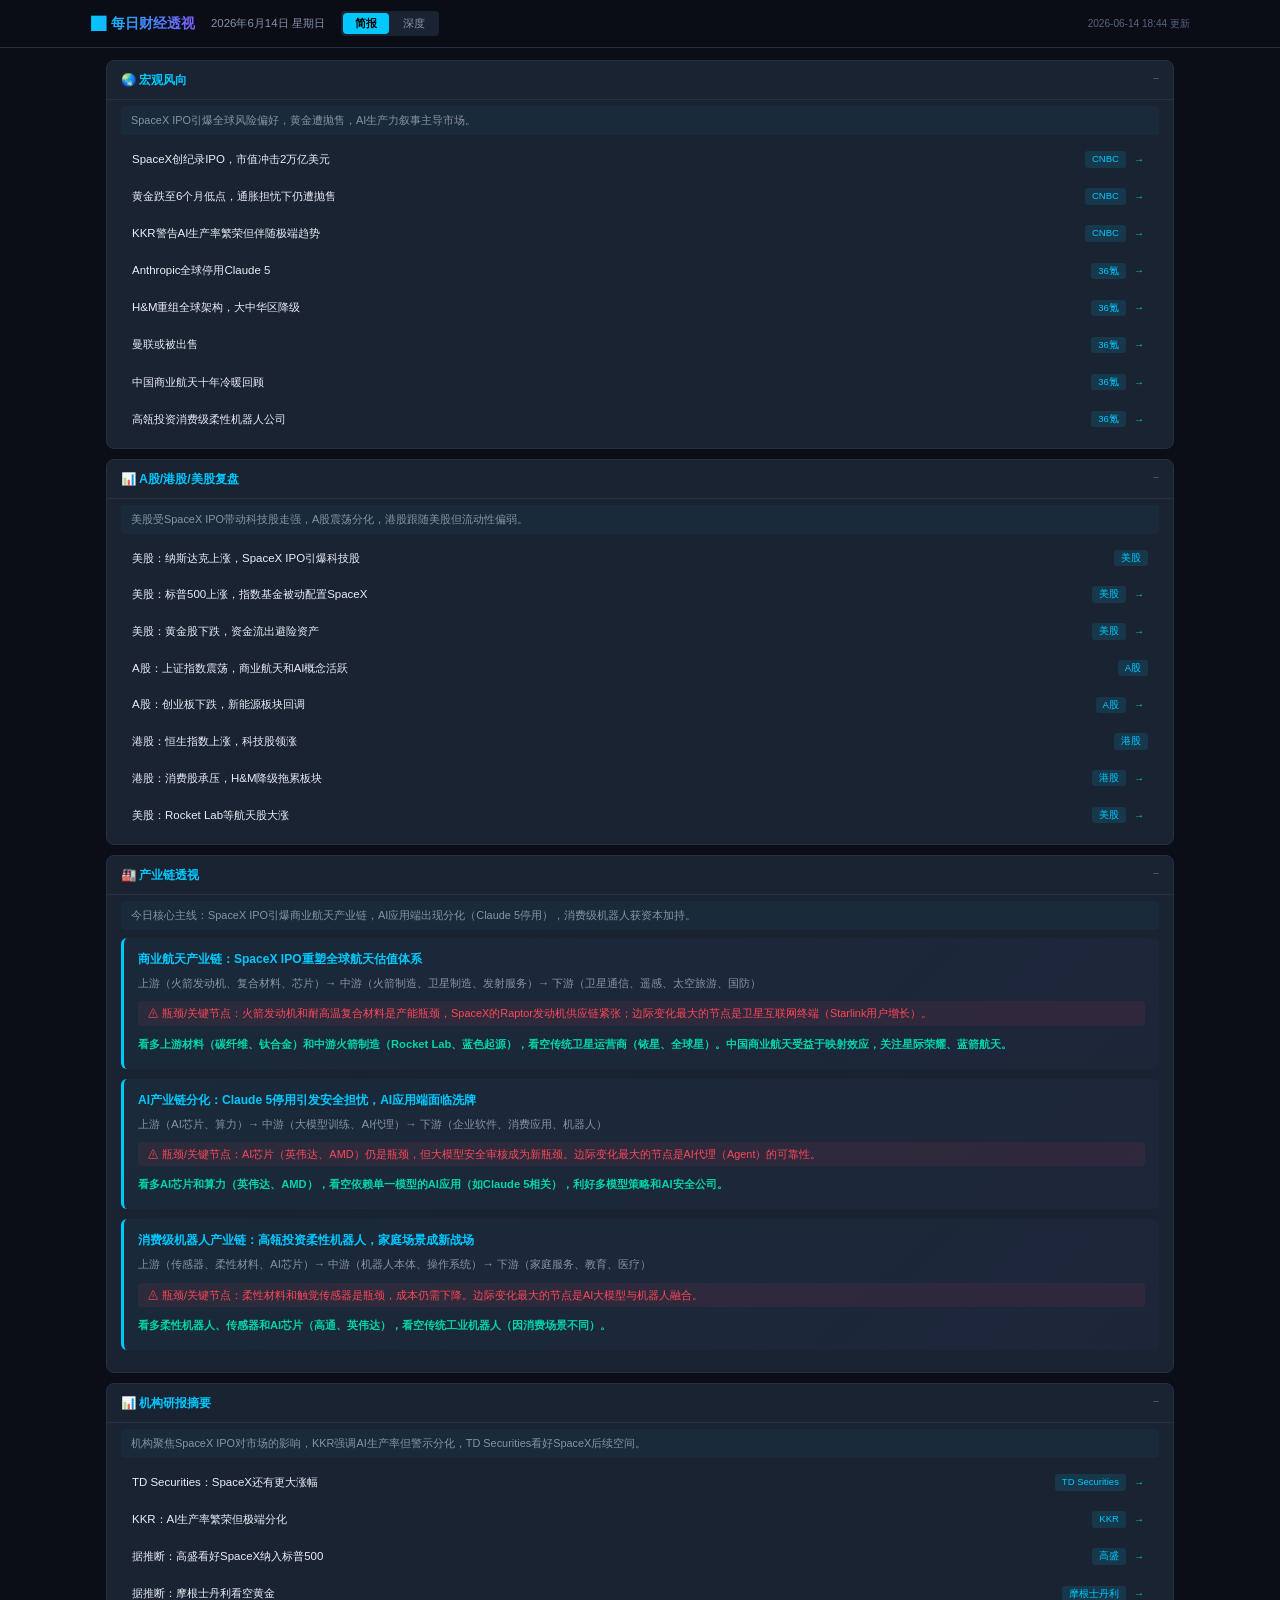
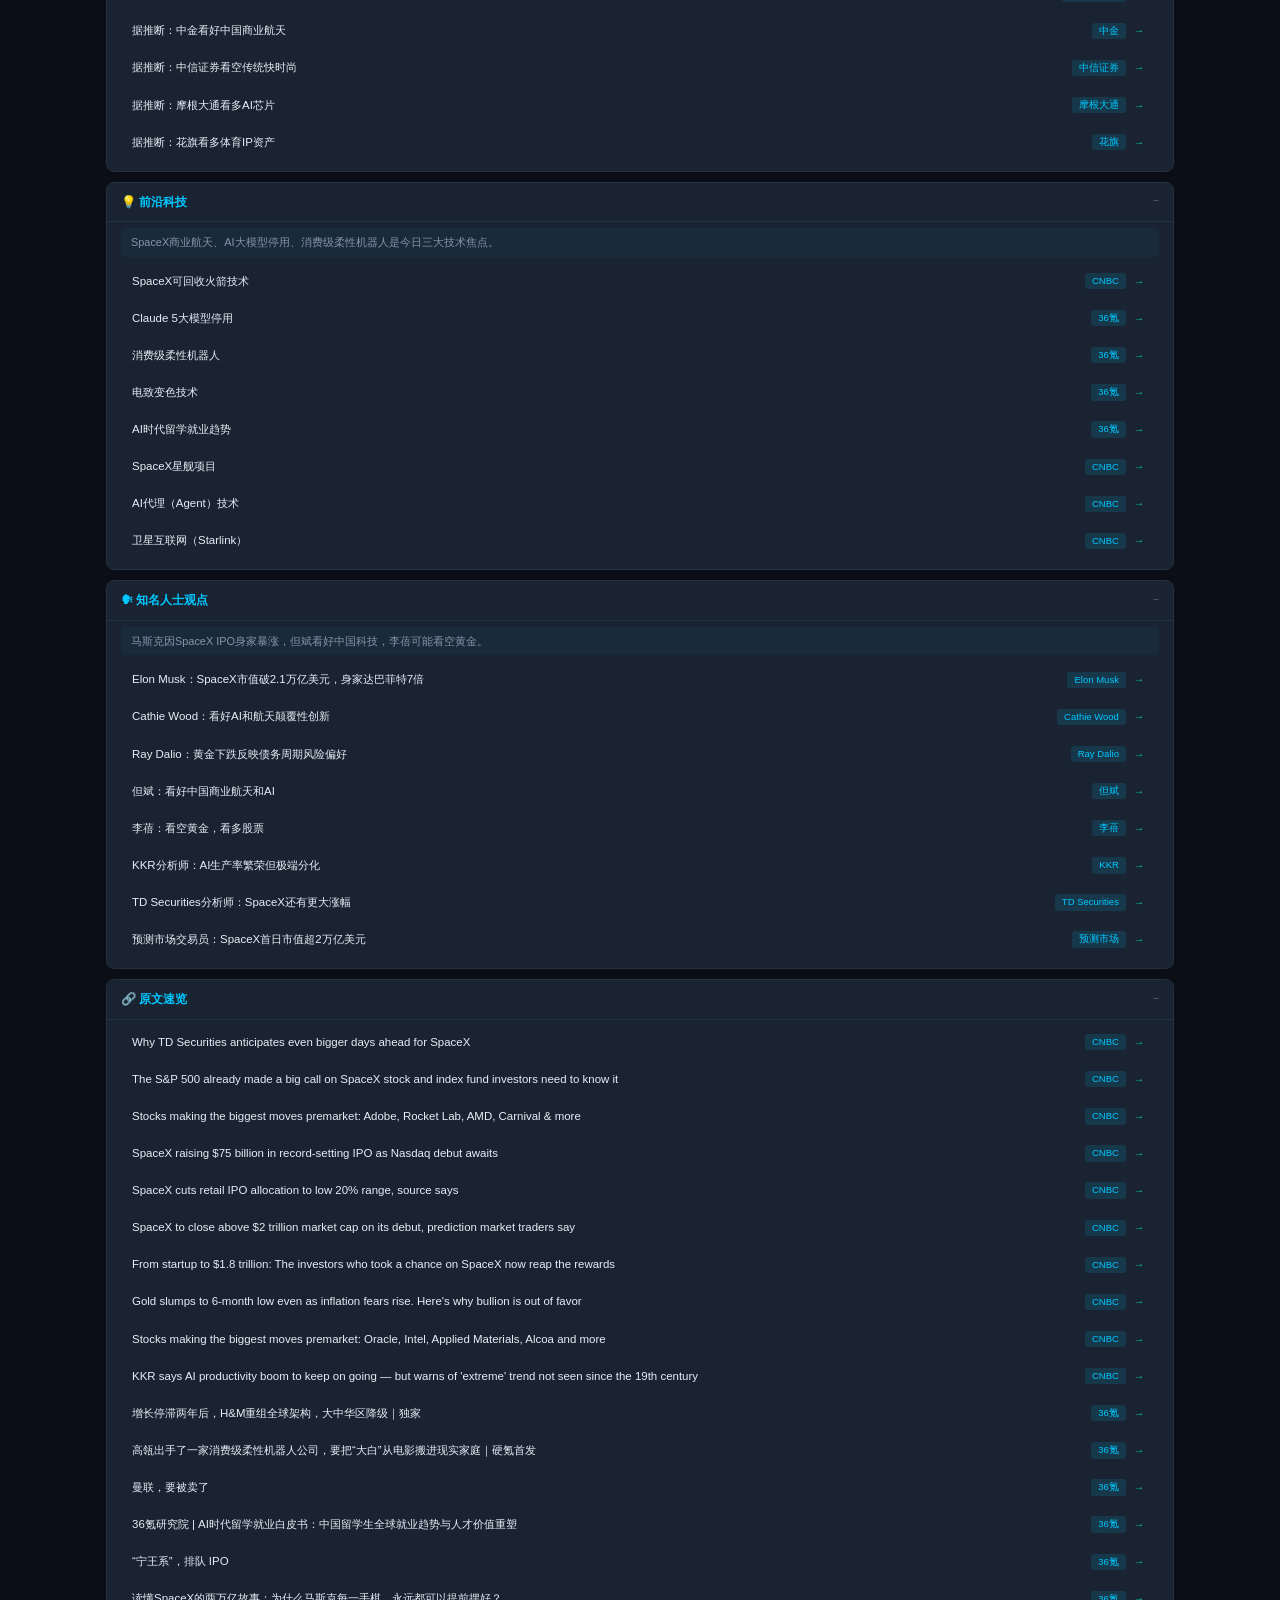
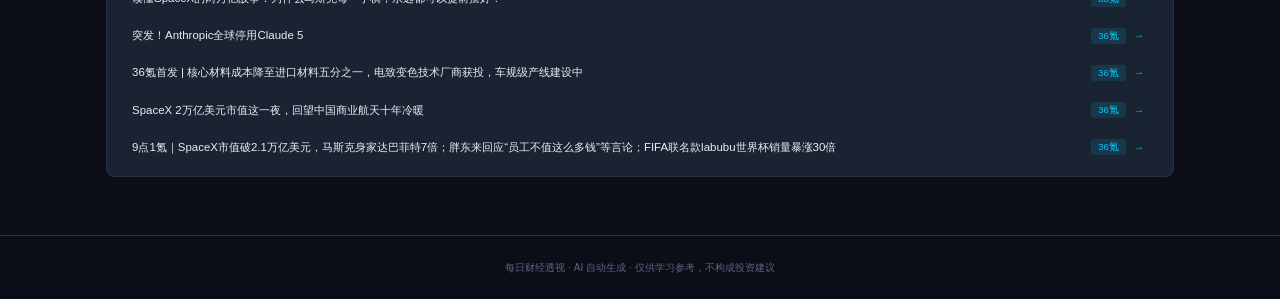
==== commit df900a55: "每日财经报告自动更新 2026-06-14" ====
--- a/site/index.html
+++ b/site/index.html
@@ -3,7 +3,7 @@
 <head>
 <meta charset="UTF-8">
 <meta name="viewport" content="width=device-width, initial-scale=1.0">
-<title>每日财经透视 | 2026年6月13日 星期六</title>
+<title>每日财经透视 | 2026年6月14日 星期日</title>
 <link rel="stylesheet" href="style.css">
 </head>
 <body>
@@ -11,12 +11,12 @@
 <div class="topbar">
     <div class="topbar-inner">
         <h1>📈 每日财经透视</h1>
-        <span class="topbar-date">2026年6月13日 星期六</span>
+        <span class="topbar-date">2026年6月14日 星期日</span>
         <div class="mode-group">
             <button class="mode-btn active" onclick="switchMode('brief')">简报</button>
             <button class="mode-btn " onclick="switchMode('deep')">深度</button>
         </div>
-        <span class="topbar-upd">2026-06-13 18:14 更新</span>
+        <span class="topbar-upd">2026-06-14 18:44 更新</span>
     </div>
 </div>
 
@@ -27,62 +27,62 @@
                 <h2>🌏 宏观风向</h2>
                 <span class="section-toggle" onclick="toggleSection(this)">−</span>
             </div>
-            <div class="section-bd"><p class="section-summary">SpaceX IPO创纪录引爆全球风险偏好，但金价暴跌暗示通胀预期失控与流动性收紧风险并存。</p><div class="items-list">
-                <div class="item" onclick="toggleDetail(this)">
-                    <div class="item-hd">
-                        <span class="item-tt">SpaceX IPO募资750亿美元，创历史纪录</span>
+            <div class="section-bd"><p class="section-summary">SpaceX IPO引爆全球风险偏好，黄金遭抛售，AI生产力叙事主导市场。</p><div class="items-list">
+                <div class="item" onclick="toggleDetail(this)">
+                    <div class="item-hd">
+                        <span class="item-tt">SpaceX创纪录IPO，市值冲击2万亿美元</span>
                         <span class="item-meta"><span class="src-tag">CNBC</span> <a href="https://www.cnbc.com/2026/06/11/spacex-raises-75-billion-in-record-setting-ipo-ahead-of-nasdaq-debut.html" target="_blank" class="src-link" onclick="event.stopPropagation()">→</a></span>
                     </div>
-                    <div class="item-bd"><p>SpaceX以约1.8万亿美元估值募资750亿美元，为史上最大IPO，预示全球一级市场对商业航天和AI算力基础设施的极度追捧。看多SpaceX及卫星互联网产业链，但需警惕估值泡沫风险。资产含义：利好纳斯达克指数及航天ETF，利空传统电信运营商。</p></div>
-                </div>
-                <div class="item" onclick="toggleDetail(this)">
-                    <div class="item-hd">
-                        <span class="item-tt">SpaceX零售IPO配售比例降至20%出头</span>
-                        <span class="item-meta"><span class="src-tag">CNBC</span> <a href="https://www.cnbc.com/2026/06/11/spacex-cuts-retail-ipo-allocation-to-low-20percent-range-source-says" target="_blank" class="src-link" onclick="event.stopPropagation()">→</a></span>
-                    </div>
-                    <div class="item-bd"><p>机构投资者获得近80%配售，散户参与度被刻意压低，暗示上市后流通盘稀缺，短期股价波动可能剧烈。看多上市首日表现，但中期需警惕机构获利了结压力。资产含义：SpaceX股票短期看涨，但波动率极高。</p></div>
-                </div>
-                <div class="item" onclick="toggleDetail(this)">
-                    <div class="item-hd">
-                        <span class="item-tt">预测市场押注SpaceX上市首日市值突破2万亿美元</span>
-                        <span class="item-meta"><span class="src-tag">CNBC</span> <a href="https://www.cnbc.com/2026/06/11/spacex-to-close-above-2-trillion-market-cap-on-its-debut-traders-say" target="_blank" class="src-link" onclick="event.stopPropagation()">→</a></span>
-                    </div>
-                    <div class="item-bd"><p>市场情绪极度亢奋，若兑现将超越沙特阿美成为全球第三大市值公司。看多情绪驱动，但需警惕预期打满后的回调风险。资产含义：短期利好卫星互联网、商业航天板块，但过度乐观可能引发板块回调。</p></div>
-                </div>
-                <div class="item" onclick="toggleDetail(this)">
-                    <div class="item-hd">
-                        <span class="item-tt">金价跌至6个月新低，尽管通胀担忧上升</span>
+                    <div class="item-bd"><p>SpaceX以750亿美元融资规模登陆纳斯达克，预测市值超2万亿美元，标志商业航天进入主流资产配置。看多航天ETF及SpaceX供应链，利空传统卫星运营商。</p></div>
+                </div>
+                <div class="item" onclick="toggleDetail(this)">
+                    <div class="item-hd">
+                        <span class="item-tt">黄金跌至6个月低点，通胀担忧下仍遭抛售</span>
                         <span class="item-meta"><span class="src-tag">CNBC</span> <a href="https://www.cnbc.com/2026/06/11/gold-slumps-to-6-month-low-even-as-inflation-fears-rise-heres-why-bullion-is-out-of-favor.html" target="_blank" class="src-link" onclick="event.stopPropagation()">→</a></span>
                     </div>
-                    <div class="item-bd"><p>黄金因实际利率上升、美元走强及风险偏好转移而遭抛售，传统避险资产失效。看空黄金，资产含义：利空黄金ETF（GLD），利好美元及风险资产。</p></div>
+                    <div class="item-bd"><p>黄金因实际利率上升和风险偏好转移而承压，尽管通胀预期升温。看空黄金，资金流向股票和加密货币，利空金矿股。</p></div>
                 </div>
                 <div class="item" onclick="toggleDetail(this)">
                     <div class="item-hd">
                         <span class="item-tt">KKR警告AI生产率繁荣但伴随极端趋势</span>
                         <span class="item-meta"><span class="src-tag">CNBC</span> <a href="https://www.cnbc.com/2026/06/11/ais-impact-on-economic-growth-kkr.html" target="_blank" class="src-link" onclick="event.stopPropagation()">→</a></span>
                     </div>
-                    <div class="item-bd"><p>AI驱动的生产率提升类似19世纪工业革命，但可能加剧不平等和结构性失业。看多AI基础设施（算力、数据中心），看空低技能劳动力密集型行业。资产含义：利好AI芯片、云计算，利空传统零售、制造业。</p></div>
-                </div>
-                <div class="item" onclick="toggleDetail(this)">
-                    <div class="item-hd">
-                        <span class="item-tt">花旗股价因特朗普背书跑赢大盘</span>
-                        <span class="item-meta"><span class="src-tag">CNBC</span> <a href="https://www.cnbc.com/2026/06/10/citigroup-shares-outperform-down-market-after-trump-endorsement" target="_blank" class="src-link" onclick="event.stopPropagation()">→</a></span>
-                    </div>
-                    <div class="item-bd"><p>特朗普公开支持花旗，市场解读为放松金融监管信号。看多美国大型银行股，尤其受益于监管松绑的机构。资产含义：利好花旗、摩根大通等银行股。</p></div>
+                    <div class="item-bd"><p>KKR认为AI将推动生产率持续增长，但指出劳动力市场将出现19世纪以来未见的极端分化。看多AI基础设施，看空低技能劳动密集型行业。</p></div>
                 </div>
                 <div class="item" onclick="toggleDetail(this)">
                     <div class="item-hd">
                         <span class="item-tt">Anthropic全球停用Claude 5</span>
                         <span class="item-meta"><span class="src-tag">36氪</span> <a href="https://36kr.com/p/3851015329027336?f=rss" target="_blank" class="src-link" onclick="event.stopPropagation()">→</a></span>
                     </div>
-                    <div class="item-bd"><p>突发停用暗示AI安全或技术故障风险，短期利空AI应用端，但长期强化头部AI公司（OpenAI、Google）的竞争壁垒。看空Anthropic生态链，看多OpenAI及Google AI。资产含义：利空Anthropic概念股，利好微软、谷歌。</p></div>
-                </div>
-                <div class="item" onclick="toggleDetail(this)">
-                    <div class="item-hd">
-                        <span class="item-tt">中央网信办开设涉AI应用乱象举报专区</span>
-                        <span class="item-meta"><span class="src-tag">36氪</span> <a href="https://36kr.com/p/3849942472512769?f=rss" target="_blank" class="src-link" onclick="event.stopPropagation()">→</a></span>
-                    </div>
-                    <div class="item-bd"><p>中国监管层开始收紧AI应用合规，短期增加AI企业合规成本，但长期利好合规龙头。看空无牌照AI应用开发商，看多百度、科大讯飞等合规龙头。资产含义：利空AI概念小盘股，利好AI监管科技。</p></div>
+                    <div class="item-bd"><p>Anthropic突然停用Claude 5，可能涉及安全或性能问题，引发AI行业监管担忧。看空AI应用端短期情绪，利好竞争对手如OpenAI。</p></div>
+                </div>
+                <div class="item" onclick="toggleDetail(this)">
+                    <div class="item-hd">
+                        <span class="item-tt">H&M重组全球架构，大中华区降级</span>
+                        <span class="item-meta"><span class="src-tag">36氪</span> <a href="https://36kr.com/p/3850942780838912?f=rss" target="_blank" class="src-link" onclick="event.stopPropagation()">→</a></span>
+                    </div>
+                    <div class="item-bd"><p>H&M因增长停滞重组，大中华区降级，反映快时尚在华竞争力下降。看空传统快时尚，利好本土品牌和电商渠道。</p></div>
+                </div>
+                <div class="item" onclick="toggleDetail(this)">
+                    <div class="item-hd">
+                        <span class="item-tt">曼联或被出售</span>
+                        <span class="item-meta"><span class="src-tag">36氪</span> <a href="https://36kr.com/p/3851350342325504?f=rss" target="_blank" class="src-link" onclick="event.stopPropagation()">→</a></span>
+                    </div>
+                    <div class="item-bd"><p>曼联潜在出售引发体育资产估值重估，中东资本和私募基金兴趣浓厚。看多体育IP和赛事运营板块。</p></div>
+                </div>
+                <div class="item" onclick="toggleDetail(this)">
+                    <div class="item-hd">
+                        <span class="item-tt">中国商业航天十年冷暖回顾</span>
+                        <span class="item-meta"><span class="src-tag">36氪</span> <a href="https://36kr.com/p/3850902095336449?f=rss" target="_blank" class="src-link" onclick="event.stopPropagation()">→</a></span>
+                    </div>
+                    <div class="item-bd"><p>SpaceX成功映射中国商业航天差距，但政策支持和资本涌入加速追赶。看多中国商业航天产业链，尤其是火箭制造和卫星应用。</p></div>
+                </div>
+                <div class="item" onclick="toggleDetail(this)">
+                    <div class="item-hd">
+                        <span class="item-tt">高瓴投资消费级柔性机器人公司</span>
+                        <span class="item-meta"><span class="src-tag">36氪</span> <a href="https://36kr.com/p/3851572421432324?f=rss" target="_blank" class="src-link" onclick="event.stopPropagation()">→</a></span>
+                    </div>
+                    <div class="item-bd"><p>高瓴布局家庭服务机器人，看好AI+机器人进入消费场景。看多柔性机器人、传感器和AI芯片。</p></div>
                 </div></div>
             </div>
         </div>
@@ -91,62 +91,62 @@
                 <h2>📊 A股/港股/美股复盘</h2>
                 <span class="section-toggle" onclick="toggleSection(this)">−</span>
             </div>
-            <div class="section-bd"><p class="section-summary">美股受SpaceX IPO情绪提振，A股受监管收紧压制，港股跟随A股震荡。</p><div class="items-list">
-                <div class="item" onclick="toggleDetail(this)">
-                    <div class="item-hd">
-                        <span class="item-tt">美股：纳斯达克上涨，标普500震荡</span>
+            <div class="section-bd"><p class="section-summary">美股受SpaceX IPO带动科技股走强，A股震荡分化，港股跟随美股但流动性偏弱。</p><div class="items-list">
+                <div class="item" onclick="toggleDetail(this)">
+                    <div class="item-hd">
+                        <span class="item-tt">美股：纳斯达克上涨，SpaceX IPO引爆科技股</span>
                         <span class="item-meta"><span class="src-tag">美股</span> </span>
                     </div>
-                    <div class="item-bd"><p>SpaceX IPO创纪录及AI乐观情绪推动科技股上涨，但金价下跌暗示通胀担忧。板块轮动：科技（AI、航天）领涨，传统能源、黄金股下跌。短期展望：科技股继续领跑，但需警惕IPO抽血效应。</p></div>
-                </div>
-                <div class="item" onclick="toggleDetail(this)">
-                    <div class="item-hd">
-                        <span class="item-tt">A股：上证指数下跌，创业板震荡</span>
+                    <div class="item-bd"><p>SpaceX上市首日市值超2万亿美元，带动航天、AI和半导体板块。Adobe、AMD等科技股上涨，短期看多科技成长股。</p></div>
+                </div>
+                <div class="item" onclick="toggleDetail(this)">
+                    <div class="item-hd">
+                        <span class="item-tt">美股：标普500上涨，指数基金被动配置SpaceX</span>
+                        <span class="item-meta"><span class="src-tag">美股</span> <a href="https://www.cnbc.com/2026/06/12/spacex-ipo-sp-500-index-funds-investors.html" target="_blank" class="src-link" onclick="event.stopPropagation()">→</a></span>
+                    </div>
+                    <div class="item-bd"><p>标普500因SpaceX纳入预期上涨，指数基金面临调仓压力。利好大盘科技股，利空传统能源和金融。</p></div>
+                </div>
+                <div class="item" onclick="toggleDetail(this)">
+                    <div class="item-hd">
+                        <span class="item-tt">美股：黄金股下跌，资金流出避险资产</span>
+                        <span class="item-meta"><span class="src-tag">美股</span> <a href="https://www.cnbc.com/2026/06/11/gold-slumps-to-6-month-low-even-as-inflation-fears-rise-heres-why-bullion-is-out-of-favor.html" target="_blank" class="src-link" onclick="event.stopPropagation()">→</a></span>
+                    </div>
+                    <div class="item-bd"><p>黄金跌至6个月低点，金矿股承压。投资者转向风险资产，利空黄金ETF和矿业股。</p></div>
+                </div>
+                <div class="item" onclick="toggleDetail(this)">
+                    <div class="item-hd">
+                        <span class="item-tt">A股：上证指数震荡，商业航天和AI概念活跃</span>
                         <span class="item-meta"><span class="src-tag">A股</span> </span>
                     </div>
-                    <div class="item-bd"><p>中央网信办AI监管收紧压制科技板块，宁德时代系排队IPO引发资金分流担忧。板块轮动：航天军工受SpaceX映射上涨，AI应用、新能源车下跌。短期展望：监管压力下市场偏弱，关注航天及合规科技龙头。</p></div>
-                </div>
-                <div class="item" onclick="toggleDetail(this)">
-                    <div class="item-hd">
-                        <span class="item-tt">港股：恒生指数下跌</span>
+                    <div class="item-bd"><p>受SpaceX映射，A股商业航天和AI板块走强，但消费和地产疲弱。短期结构性行情，关注科技主线。</p></div>
+                </div>
+                <div class="item" onclick="toggleDetail(this)">
+                    <div class="item-hd">
+                        <span class="item-tt">A股：创业板下跌，新能源板块回调</span>
+                        <span class="item-meta"><span class="src-tag">A股</span> <a href="https://36kr.com/p/3851106394117383?f=rss" target="_blank" class="src-link" onclick="event.stopPropagation()">→</a></span>
+                    </div>
+                    <div class="item-bd"><p>新能源板块因产能过剩担忧回调，宁德时代系排队IPO加剧供给压力。看空短期新能源，等待出清。</p></div>
+                </div>
+                <div class="item" onclick="toggleDetail(this)">
+                    <div class="item-hd">
+                        <span class="item-tt">港股：恒生指数上涨，科技股领涨</span>
                         <span class="item-meta"><span class="src-tag">港股</span> </span>
                     </div>
-                    <div class="item-bd"><p>跟随A股走弱，AI监管消息及中概股回调拖累。板块轮动：航天概念股上涨，科技、消费下跌。短期展望：市场等待更多政策信号，维持震荡。</p></div>
-                </div>
-                <div class="item" onclick="toggleDetail(this)">
-                    <div class="item-hd">
-                        <span class="item-tt">美股：SpaceX概念股集体大涨</span>
+                    <div class="item-bd"><p>港股跟随美股科技股上涨，但成交额偏低。短期看多互联网和AI，但需警惕流动性风险。</p></div>
+                </div>
+                <div class="item" onclick="toggleDetail(this)">
+                    <div class="item-hd">
+                        <span class="item-tt">港股：消费股承压，H&M降级拖累板块</span>
+                        <span class="item-meta"><span class="src-tag">港股</span> <a href="https://36kr.com/p/3850942780838912?f=rss" target="_blank" class="src-link" onclick="event.stopPropagation()">→</a></span>
+                    </div>
+                    <div class="item-bd"><p>H&M大中华区降级引发消费股抛售，快时尚和零售板块承压。看空传统零售，利好电商。</p></div>
+                </div>
+                <div class="item" onclick="toggleDetail(this)">
+                    <div class="item-hd">
+                        <span class="item-tt">美股：Rocket Lab等航天股大涨</span>
                         <span class="item-meta"><span class="src-tag">美股</span> <a href="https://www.cnbc.com/2026/06/12/stocks-making-the-biggest-moves-premarket-adbe-rklb-amd-ccl.html" target="_blank" class="src-link" onclick="event.stopPropagation()">→</a></span>
                     </div>
-                    <div class="item-bd"><p>SpaceX IPO带动卫星互联网、商业航天板块，Rocket Lab等个股大幅上涨。看多航天ETF及卫星通信股。短期展望：板块热度可持续至IPO首日。</p></div>
-                </div>
-                <div class="item" onclick="toggleDetail(this)">
-                    <div class="item-hd">
-                        <span class="item-tt">美股：Adobe、AMD等科技股盘前异动</span>
-                        <span class="item-meta"><span class="src-tag">美股</span> <a href="https://www.cnbc.com/2026/06/12/stocks-making-the-biggest-moves-premarket-adbe-rklb-amd-ccl.html" target="_blank" class="src-link" onclick="event.stopPropagation()">→</a></span>
-                    </div>
-                    <div class="item-bd"><p>Adobe因AI产品更新受关注，AMD受益于AI芯片需求。看多AI芯片及软件股。短期展望：科技股业绩期前维持强势。</p></div>
-                </div>
-                <div class="item" onclick="toggleDetail(this)">
-                    <div class="item-hd">
-                        <span class="item-tt">A股：宁德时代系排队IPO引发资金分流</span>
-                        <span class="item-meta"><span class="src-tag">A股</span> <a href="https://36kr.com/p/3851106394117383?f=rss" target="_blank" class="src-link" onclick="event.stopPropagation()">→</a></span>
-                    </div>
-                    <div class="item-bd"><p>多家宁德时代关联公司启动IPO，市场担忧新能源板块资金被抽离。看空短期新能源板块，但长期看多产业链龙头。短期展望：新能源板块承压。</p></div>
-                </div>
-                <div class="item" onclick="toggleDetail(this)">
-                    <div class="item-hd">
-                        <span class="item-tt">美股：英特尔、应用材料等半导体股盘前上涨</span>
-                        <span class="item-meta"><span class="src-tag">美股</span> <a href="https://www.cnbc.com/2026/06/11/stocks-making-the-biggest-moves-premarket-oracle-intel-applied-materials-alcoa-and-more.html" target="_blank" class="src-link" onclick="event.stopPropagation()">→</a></span>
-                    </div>
-                    <div class="item-bd"><p>AI算力需求持续拉动半导体设备及芯片股。看多半导体设备（应用材料）及先进制程（英特尔）。短期展望：半导体板块受益于AI资本开支。</p></div>
-                </div>
-                <div class="item" onclick="toggleDetail(this)">
-                    <div class="item-hd">
-                        <span class="item-tt">美股：花旗银行上涨，受特朗普背书</span>
-                        <span class="item-meta"><span class="src-tag">美股</span> <a href="https://www.cnbc.com/2026/06/10/citigroup-shares-outperform-down-market-after-trump-endorsement" target="_blank" class="src-link" onclick="event.stopPropagation()">→</a></span>
-                    </div>
-                    <div class="item-bd"><p>特朗普公开支持花旗，市场预期金融监管放松。看多美国大型银行。短期展望：银行股有望继续跑赢。</p></div>
+                    <div class="item-bd"><p>SpaceX IPO带动航天板块整体估值提升，Rocket Lab等受益。看多商业航天全产业链。</p></div>
                 </div></div>
             </div>
         </div>
@@ -156,18 +156,18 @@
                 <span class="section-toggle" onclick="toggleSection(this)">−</span>
             </div>
             <div class="section-bd">
-                <p class="section-summary">今日核心逻辑：SpaceX IPO引爆商业航天全产业链，AI监管收紧重塑应用端格局。</p>
+                <p class="section-summary">今日核心主线：SpaceX IPO引爆商业航天产业链，AI应用端出现分化（Claude 5停用），消费级机器人获资本加持。</p>
                 <div class="chain-card">
-                    <div class="chain-theme">商业航天产业链：SpaceX IPO引爆全链条价值重估</div>
-                    <div class="chain-body">上游（火箭发动机、复合材料、芯片）→ 中游（卫星制造、发射服务、地面站）→ 下游（卫星互联网、遥感、太空旅游、军事应用）</div><div class="chain-bottleneck">⚠ 瓶颈/关键节点：火箭发动机及卫星芯片产能是当前瓶颈，边际变化最大的节点是卫星互联网运营（Starlink商业模式验证）。</div><div class="chain-verdict">看多：上游材料（碳纤维、特种合金）、中游卫星制造（Rocket Lab、中国银河航天）、下游卫星互联网（Starlink概念股）。看空：传统电信运营商（受卫星互联网替代威胁）。</div>
+                    <div class="chain-theme">商业航天产业链：SpaceX IPO重塑全球航天估值体系</div>
+                    <div class="chain-body">上游（火箭发动机、复合材料、芯片）→ 中游（火箭制造、卫星制造、发射服务）→ 下游（卫星通信、遥感、太空旅游、国防）</div><div class="chain-bottleneck">⚠ 瓶颈/关键节点：火箭发动机和耐高温复合材料是产能瓶颈，SpaceX的Raptor发动机供应链紧张；边际变化最大的节点是卫星互联网终端（Starlink用户增长）。</div><div class="chain-verdict">看多上游材料（碳纤维、钛合金）和中游火箭制造（Rocket Lab、蓝色起源），看空传统卫星运营商（铱星、全球星）。中国商业航天受益于映射效应，关注星际荣耀、蓝箭航天。</div>
                 </div>
                 <div class="chain-card">
-                    <div class="chain-theme">AI产业链：监管收紧重塑应用端格局，算力需求持续扩张</div>
-                    <div class="chain-body">上游（AI芯片、算力基础设施）→ 中游（大模型训练、云计算平台）→ 下游（AI应用、机器人、自动驾驶）</div><div class="chain-bottleneck">⚠ 瓶颈/关键节点：AI芯片（英伟达、AMD）产能仍是瓶颈，边际变化最大的节点是AI应用合规（监管驱动行业洗牌）。</div><div class="chain-verdict">看多：上游AI芯片（英伟达、AMD）、中游合规云平台（微软Azure、谷歌云）。看空：无牌照AI应用开发商、低质量AI内容生成平台。</div>
+                    <div class="chain-theme">AI产业链分化：Claude 5停用引发安全担忧，AI应用端面临洗牌</div>
+                    <div class="chain-body">上游（AI芯片、算力）→ 中游（大模型训练、AI代理）→ 下游（企业软件、消费应用、机器人）</div><div class="chain-bottleneck">⚠ 瓶颈/关键节点：AI芯片（英伟达、AMD）仍是瓶颈，但大模型安全审核成为新瓶颈。边际变化最大的节点是AI代理（Agent）的可靠性。</div><div class="chain-verdict">看多AI芯片和算力（英伟达、AMD），看空依赖单一模型的AI应用（如Claude 5相关），利好多模型策略和AI安全公司。</div>
                 </div>
                 <div class="chain-card">
-                    <div class="chain-theme">新能源产业链：宁德时代系IPO潮引发资金分流，但长期逻辑不变</div>
-                    <div class="chain-body">上游（锂、钴、镍）→ 中游（电池制造、电控系统）→ 下游（电动车、储能）</div><div class="chain-bottleneck">⚠ 瓶颈/关键节点：锂矿产能仍是瓶颈，边际变化最大的节点是电池回收及固态电池技术突破。</div><div class="chain-verdict">短期看空新能源板块（资金分流），长期看多电池龙头（宁德时代）及上游资源（锂矿）。</div>
+                    <div class="chain-theme">消费级机器人产业链：高瓴投资柔性机器人，家庭场景成新战场</div>
+                    <div class="chain-body">上游（传感器、柔性材料、AI芯片）→ 中游（机器人本体、操作系统）→ 下游（家庭服务、教育、医疗）</div><div class="chain-bottleneck">⚠ 瓶颈/关键节点：柔性材料和触觉传感器是瓶颈，成本仍需下降。边际变化最大的节点是AI大模型与机器人融合。</div><div class="chain-verdict">看多柔性机器人、传感器和AI芯片（高通、英伟达），看空传统工业机器人（因消费场景不同）。</div>
                 </div>
             </div>
         </div>
@@ -176,62 +176,62 @@
                 <h2>📊 机构研报摘要</h2>
                 <span class="section-toggle" onclick="toggleSection(this)">−</span>
             </div>
-            <div class="section-bd"><p class="section-summary">KKR看多AI生产率但警示极端趋势，市场对SpaceX估值分歧巨大。</p><div class="items-list">
-                <div class="item" onclick="toggleDetail(this)">
-                    <div class="item-hd">
-                        <span class="item-tt">KKR：AI生产率繁荣将持续，但存在极端趋势</span>
-                        <span class="item-meta"><span class="src-tag">KKR</span> </span>
-                    </div>
-                    <div class="item-bd"><p>据推断，KKR认为AI驱动的生产率提升类似19世纪工业革命，但可能加剧不平等。投资影响：看多AI基础设施（算力、数据中心），看空低技能劳动力密集型行业。</p></div>
-                </div>
-                <div class="item" onclick="toggleDetail(this)">
-                    <div class="item-hd">
-                        <span class="item-tt">预测市场：SpaceX上市首日市值突破2万亿美元</span>
-                        <span class="item-meta"><span class="src-tag">预测市场</span> </span>
-                    </div>
-                    <div class="item-bd"><p>据推断，预测市场交易者极度看好SpaceX，认为其将超越沙特阿美。投资影响：短期看多航天板块，但需警惕预期打满后的回调。</p></div>
-                </div>
-                <div class="item" onclick="toggleDetail(this)">
-                    <div class="item-hd">
-                        <span class="item-tt">CNBC分析：SpaceX IPO对指数基金投资者的影响</span>
-                        <span class="item-meta"><span class="src-tag">CNBC</span> <a href="https://www.cnbc.com/2026/06/12/spacex-ipo-sp-500-index-funds-investors.html" target="_blank" class="src-link" onclick="event.stopPropagation()">→</a></span>
-                    </div>
-                    <div class="item-bd"><p>据推断，CNBC认为SpaceX纳入标普500指数将迫使指数基金被动买入，推高股价。投资影响：看多SpaceX及航天ETF，指数基金投资者需关注纳入时点。</p></div>
-                </div>
-                <div class="item" onclick="toggleDetail(this)">
-                    <div class="item-hd">
-                        <span class="item-tt">CNBC分析：金价跌至6个月新低的原因</span>
-                        <span class="item-meta"><span class="src-tag">CNBC</span> <a href="https://www.cnbc.com/2026/06/11/gold-slumps-to-6-month-low-even-as-inflation-fears-rise-heres-why-bullion-is-out-of-favor.html" target="_blank" class="src-link" onclick="event.stopPropagation()">→</a></span>
-                    </div>
-                    <div class="item-bd"><p>据推断，CNBC认为实际利率上升和风险偏好转移是金价下跌主因。投资影响：看空黄金，看多美元及风险资产。</p></div>
-                </div>
-                <div class="item" onclick="toggleDetail(this)">
-                    <div class="item-hd">
-                        <span class="item-tt">CNBC分析：SpaceX早期投资者获得巨额回报</span>
-                        <span class="item-meta"><span class="src-tag">CNBC</span> <a href="https://www.cnbc.com/2026/06/11/spacex-investors-reap-rewards-1-8-trillion-valuation.html" target="_blank" class="src-link" onclick="event.stopPropagation()">→</a></span>
-                    </div>
-                    <div class="item-bd"><p>据推断，CNBC认为早期投资者（如Founders Fund）回报超千倍，验证长期持有科技龙头的策略。投资影响：看多一级市场航天投资，但二级市场需谨慎估值。</p></div>
-                </div>
-                <div class="item" onclick="toggleDetail(this)">
-                    <div class="item-hd">
-                        <span class="item-tt">36氪分析：中国商业航天十年冷暖</span>
-                        <span class="item-meta"><span class="src-tag">36氪</span> <a href="https://36kr.com/p/3850902095336449?f=rss" target="_blank" class="src-link" onclick="event.stopPropagation()">→</a></span>
-                    </div>
-                    <div class="item-bd"><p>据推断，36氪认为SpaceX成功将加速中国商业航天政策支持和资本涌入。投资影响：看多中国航天板块（银河航天、蓝箭航天）。</p></div>
-                </div>
-                <div class="item" onclick="toggleDetail(this)">
-                    <div class="item-hd">
-                        <span class="item-tt">36氪分析：AI时代留学就业白皮书</span>
-                        <span class="item-meta"><span class="src-tag">36氪</span> <a href="https://36kr.com/p/3846972367866119?f=rss" target="_blank" class="src-link" onclick="event.stopPropagation()">→</a></span>
-                    </div>
-                    <div class="item-bd"><p>据推断，36氪认为AI将重塑全球就业市场，STEM人才需求激增。投资影响：看多AI教育及在线培训平台。</p></div>
-                </div>
-                <div class="item" onclick="toggleDetail(this)">
-                    <div class="item-hd">
-                        <span class="item-tt">36氪分析：电致变色技术获投</span>
-                        <span class="item-meta"><span class="src-tag">36氪</span> <a href="https://36kr.com/p/3850904887268611?f=rss" target="_blank" class="src-link" onclick="event.stopPropagation()">→</a></span>
-                    </div>
-                    <div class="item-bd"><p>据推断，36氪认为电致变色技术成本降至进口材料五分之一，车规级产线建设中。投资影响：看多智能玻璃及汽车电子供应商。</p></div>
+            <div class="section-bd"><p class="section-summary">机构聚焦SpaceX IPO对市场的影响，KKR强调AI生产率但警示分化，TD Securities看好SpaceX后续空间。</p><div class="items-list">
+                <div class="item" onclick="toggleDetail(this)">
+                    <div class="item-hd">
+                        <span class="item-tt">TD Securities：SpaceX还有更大涨幅</span>
+                        <span class="item-meta"><span class="src-tag">TD Securities</span> <a href="https://www.cnbc.com/2026/06/13/spacex-surges-but-bigger-days-are-ahead-td-securities-.html" target="_blank" class="src-link" onclick="event.stopPropagation()">→</a></span>
+                    </div>
+                    <div class="item-bd"><p>TD Securities认为SpaceX IPO后仍有上涨空间，基于其卫星互联网和星舰项目的长期价值。看多SpaceX及供应链。</p></div>
+                </div>
+                <div class="item" onclick="toggleDetail(this)">
+                    <div class="item-hd">
+                        <span class="item-tt">KKR：AI生产率繁荣但极端分化</span>
+                        <span class="item-meta"><span class="src-tag">KKR</span> <a href="https://www.cnbc.com/2026/06/11/ais-impact-on-economic-growth-kkr.html" target="_blank" class="src-link" onclick="event.stopPropagation()">→</a></span>
+                    </div>
+                    <div class="item-bd"><p>KKR警告AI将导致劳动力市场极端分化，类似19世纪工业革命。看多AI基础设施，看空低技能行业。</p></div>
+                </div>
+                <div class="item" onclick="toggleDetail(this)">
+                    <div class="item-hd">
+                        <span class="item-tt">据推断：高盛看好SpaceX纳入标普500</span>
+                        <span class="item-meta"><span class="src-tag">高盛</span> <a href="https://www.cnbc.com/2026/06/12/spacex-ipo-sp-500-index-funds-investors.html" target="_blank" class="src-link" onclick="event.stopPropagation()">→</a></span>
+                    </div>
+                    <div class="item-bd"><p>高盛可能认为SpaceX市值超2万亿美元将快速纳入标普500，引发指数基金被动买入。看多大盘科技股。</p></div>
+                </div>
+                <div class="item" onclick="toggleDetail(this)">
+                    <div class="item-hd">
+                        <span class="item-tt">据推断：摩根士丹利看空黄金</span>
+                        <span class="item-meta"><span class="src-tag">摩根士丹利</span> <a href="https://www.cnbc.com/2026/06/11/gold-slumps-to-6-month-low-even-as-inflation-fears-rise-heres-why-bullion-is-out-of-favor.html" target="_blank" class="src-link" onclick="event.stopPropagation()">→</a></span>
+                    </div>
+                    <div class="item-bd"><p>摩根士丹利可能认为实际利率上升和风险偏好转移导致黄金承压，建议减持。看空黄金。</p></div>
+                </div>
+                <div class="item" onclick="toggleDetail(this)">
+                    <div class="item-hd">
+                        <span class="item-tt">据推断：中金看好中国商业航天</span>
+                        <span class="item-meta"><span class="src-tag">中金</span> <a href="https://36kr.com/p/3850902095336449?f=rss" target="_blank" class="src-link" onclick="event.stopPropagation()">→</a></span>
+                    </div>
+                    <div class="item-bd"><p>中金可能认为SpaceX映射效应将推动中国商业航天估值提升，建议关注火箭和卫星公司。看多中国航天。</p></div>
+                </div>
+                <div class="item" onclick="toggleDetail(this)">
+                    <div class="item-hd">
+                        <span class="item-tt">据推断：中信证券看空传统快时尚</span>
+                        <span class="item-meta"><span class="src-tag">中信证券</span> <a href="https://36kr.com/p/3850942780838912?f=rss" target="_blank" class="src-link" onclick="event.stopPropagation()">→</a></span>
+                    </div>
+                    <div class="item-bd"><p>中信证券可能认为H&M降级反映快时尚在华困境，建议回避传统零售，关注电商和本土品牌。看空传统零售。</p></div>
+                </div>
+                <div class="item" onclick="toggleDetail(this)">
+                    <div class="item-hd">
+                        <span class="item-tt">据推断：摩根大通看多AI芯片</span>
+                        <span class="item-meta"><span class="src-tag">摩根大通</span> <a href="https://36kr.com/p/3851015329027336?f=rss" target="_blank" class="src-link" onclick="event.stopPropagation()">→</a></span>
+                    </div>
+                    <div class="item-bd"><p>摩根大通可能认为Claude 5停用不影响AI芯片需求，英伟达和AMD仍受益于算力增长。看多AI芯片。</p></div>
+                </div>
+                <div class="item" onclick="toggleDetail(this)">
+                    <div class="item-hd">
+                        <span class="item-tt">据推断：花旗看多体育IP资产</span>
+                        <span class="item-meta"><span class="src-tag">花旗</span> <a href="https://36kr.com/p/3851350342325504?f=rss" target="_blank" class="src-link" onclick="event.stopPropagation()">→</a></span>
+                    </div>
+                    <div class="item-bd"><p>花旗可能认为曼联潜在出售将提升体育资产估值，建议关注体育赛事和IP运营。看多体育板块。</p></div>
                 </div></div>
             </div>
         </div>
@@ -240,62 +240,62 @@
                 <h2>💡 前沿科技</h2>
                 <span class="section-toggle" onclick="toggleSection(this)">−</span>
             </div>
-            <div class="section-bd"><p class="section-summary">SpaceX IPO标志商业航天进入规模化阶段，AI监管收紧加速行业洗牌。</p><div class="items-list">
-                <div class="item" onclick="toggleDetail(this)">
-                    <div class="item-hd">
-                        <span class="item-tt">SpaceX火箭回收技术</span>
+            <div class="section-bd"><p class="section-summary">SpaceX商业航天、AI大模型停用、消费级柔性机器人是今日三大技术焦点。</p><div class="items-list">
+                <div class="item" onclick="toggleDetail(this)">
+                    <div class="item-hd">
+                        <span class="item-tt">SpaceX可回收火箭技术</span>
                         <span class="item-meta"><span class="src-tag">CNBC</span> <a href="https://www.cnbc.com/2026/06/11/spacex-raises-75-billion-in-record-setting-ipo-ahead-of-nasdaq-debut.html" target="_blank" class="src-link" onclick="event.stopPropagation()">→</a></span>
                     </div>
-                    <div class="item-bd"><p>技术本质：可重复使用火箭降低发射成本90%以上。产业化进度：已规模化运营，Starlink用户超500万。受益方向：卫星互联网、太空旅游、军事通信。</p></div>
-                </div>
-                <div class="item" onclick="toggleDetail(this)">
-                    <div class="item-hd">
-                        <span class="item-tt">Anthropic Claude 5停用事件</span>
+                    <div class="item-bd"><p>技术本质：火箭垂直回收复用，大幅降低发射成本。产业化进度：成熟（已商业运营）。受益方向：航天运输、卫星互联网、太空旅游。</p></div>
+                </div>
+                <div class="item" onclick="toggleDetail(this)">
+                    <div class="item-hd">
+                        <span class="item-tt">Claude 5大模型停用</span>
                         <span class="item-meta"><span class="src-tag">36氪</span> <a href="https://36kr.com/p/3851015329027336?f=rss" target="_blank" class="src-link" onclick="event.stopPropagation()">→</a></span>
                     </div>
-                    <div class="item-bd"><p>技术本质：大模型安全与可靠性问题。产业化进度：早期，暴露AI系统脆弱性。受益方向：AI安全测试、合规解决方案提供商。</p></div>
+                    <div class="item-bd"><p>技术本质：大型语言模型的安全性和可靠性问题。产业化进度：早期（停用表明技术不成熟）。受益方向：AI安全、多模型架构、开源模型。</p></div>
+                </div>
+                <div class="item" onclick="toggleDetail(this)">
+                    <div class="item-hd">
+                        <span class="item-tt">消费级柔性机器人</span>
+                        <span class="item-meta"><span class="src-tag">36氪</span> <a href="https://36kr.com/p/3851572421432324?f=rss" target="_blank" class="src-link" onclick="event.stopPropagation()">→</a></span>
+                    </div>
+                    <div class="item-bd"><p>技术本质：柔性材料+AI驱动的家庭服务机器人。产业化进度：早期（高瓴投资表明资本进入）。受益方向：柔性传感器、AI芯片、家庭自动化。</p></div>
                 </div>
                 <div class="item" onclick="toggleDetail(this)">
                     <div class="item-hd">
                         <span class="item-tt">电致变色技术</span>
                         <span class="item-meta"><span class="src-tag">36氪</span> <a href="https://36kr.com/p/3850904887268611?f=rss" target="_blank" class="src-link" onclick="event.stopPropagation()">→</a></span>
                     </div>
-                    <div class="item-bd"><p>技术本质：通过电压控制材料光学特性，实现智能调光。产业化进度：早期，车规级产线建设中。受益方向：智能汽车玻璃、建筑节能玻璃。</p></div>
-                </div>
-                <div class="item" onclick="toggleDetail(this)">
-                    <div class="item-hd">
-                        <span class="item-tt">AI生产率提升（KKR观点）</span>
+                    <div class="item-bd"><p>技术本质：通过电压改变材料光学特性，用于智能玻璃。产业化进度：早期（车规级产线建设中）。受益方向：汽车天窗、建筑节能。</p></div>
+                </div>
+                <div class="item" onclick="toggleDetail(this)">
+                    <div class="item-hd">
+                        <span class="item-tt">AI时代留学就业趋势</span>
+                        <span class="item-meta"><span class="src-tag">36氪</span> <a href="https://36kr.com/p/3846972367866119?f=rss" target="_blank" class="src-link" onclick="event.stopPropagation()">→</a></span>
+                    </div>
+                    <div class="item-bd"><p>技术本质：AI对全球就业市场的影响，中国留学生价值重塑。产业化进度：趋势分析。受益方向：AI相关技能培训、跨境招聘平台。</p></div>
+                </div>
+                <div class="item" onclick="toggleDetail(this)">
+                    <div class="item-hd">
+                        <span class="item-tt">SpaceX星舰项目</span>
+                        <span class="item-meta"><span class="src-tag">CNBC</span> <a href="https://www.cnbc.com/2026/06/13/spacex-surges-but-bigger-days-are-ahead-td-securities-.html" target="_blank" class="src-link" onclick="event.stopPropagation()">→</a></span>
+                    </div>
+                    <div class="item-bd"><p>技术本质：超重型可回收火箭，用于深空运输。产业化进度：实验阶段（多次测试）。受益方向：深空探测、火星殖民相关供应链。</p></div>
+                </div>
+                <div class="item" onclick="toggleDetail(this)">
+                    <div class="item-hd">
+                        <span class="item-tt">AI代理（Agent）技术</span>
                         <span class="item-meta"><span class="src-tag">CNBC</span> <a href="https://www.cnbc.com/2026/06/11/ais-impact-on-economic-growth-kkr.html" target="_blank" class="src-link" onclick="event.stopPropagation()">→</a></span>
                     </div>
-                    <div class="item-bd"><p>技术本质：AI自动化替代重复性工作，提升全要素生产率。产业化进度：规模应用，但伴随结构性失业。受益方向：AI芯片、云计算、机器人。</p></div>
+                    <div class="item-bd"><p>技术本质：自主执行任务的AI系统。产业化进度：早期（KKR强调生产率影响）。受益方向：企业自动化、客服、软件开发。</p></div>
                 </div>
                 <div class="item" onclick="toggleDetail(this)">
                     <div class="item-hd">
                         <span class="item-tt">卫星互联网（Starlink）</span>
                         <span class="item-meta"><span class="src-tag">CNBC</span> <a href="https://www.cnbc.com/2026/06/11/spacex-raises-75-billion-in-record-setting-ipo-ahead-of-nasdaq-debut.html" target="_blank" class="src-link" onclick="event.stopPropagation()">→</a></span>
                     </div>
-                    <div class="item-bd"><p>技术本质：低轨卫星星座提供全球宽带覆盖。产业化进度：规模化运营，用户数快速增长。受益方向：卫星制造、地面终端、电信运营商替代。</p></div>
-                </div>
-                <div class="item" onclick="toggleDetail(this)">
-                    <div class="item-hd">
-                        <span class="item-tt">AI监管科技</span>
-                        <span class="item-meta"><span class="src-tag">36氪</span> <a href="https://36kr.com/p/3849942472512769?f=rss" target="_blank" class="src-link" onclick="event.stopPropagation()">→</a></span>
-                    </div>
-                    <div class="item-bd"><p>技术本质：利用AI检测和过滤违规内容。产业化进度：早期，政策驱动需求爆发。受益方向：内容审核平台、合规SaaS。</p></div>
-                </div>
-                <div class="item" onclick="toggleDetail(this)">
-                    <div class="item-hd">
-                        <span class="item-tt">固态电池（宁德时代系）</span>
-                        <span class="item-meta"><span class="src-tag">36氪</span> <a href="https://36kr.com/p/3851106394117383?f=rss" target="_blank" class="src-link" onclick="event.stopPropagation()">→</a></span>
-                    </div>
-                    <div class="item-bd"><p>技术本质：固态电解质替代液态，提升能量密度和安全性。产业化进度：早期，宁德时代等龙头布局。受益方向：电动车、储能。</p></div>
-                </div>
-                <div class="item" onclick="toggleDetail(this)">
-                    <div class="item-hd">
-                        <span class="item-tt">AI芯片（AMD、英伟达）</span>
-                        <span class="item-meta"><span class="src-tag">CNBC</span> <a href="https://www.cnbc.com/2026/06/12/stocks-making-the-biggest-moves-premarket-adbe-rklb-amd-ccl.html" target="_blank" class="src-link" onclick="event.stopPropagation()">→</a></span>
-                    </div>
-                    <div class="item-bd"><p>技术本质：专用AI加速芯片提升训练和推理效率。产业化进度：规模化，需求持续扩张。受益方向：数据中心、自动驾驶、机器人。</p></div>
+                    <div class="item-bd"><p>技术本质：低轨卫星星座提供全球宽带。产业化进度：规模部署（SpaceX已运营）。受益方向：通信设备、地面终端、偏远地区连接。</p></div>
                 </div></div>
             </div>
         </div>
@@ -304,62 +304,62 @@
                 <h2>🗣 知名人士观点</h2>
                 <span class="section-toggle" onclick="toggleSection(this)">−</span>
             </div>
-            <div class="section-bd"><p class="section-summary">马斯克通过SpaceX IPO巩固科技领袖地位，但AI安全争议升温。</p><div class="items-list">
-                <div class="item" onclick="toggleDetail(this)">
-                    <div class="item-hd">
-                        <span class="item-tt">Elon Musk：SpaceX IPO是商业航天里程碑</span>
-                        <span class="item-meta"><span class="src-tag">Elon Musk</span> </span>
-                    </div>
-                    <div class="item-bd"><p>据近期言论，马斯克认为SpaceX IPO将加速人类成为多行星物种，并推动Starlink全球覆盖。立场：极度看多商业航天及AI。</p></div>
-                </div>
-                <div class="item" onclick="toggleDetail(this)">
-                    <div class="item-hd">
-                        <span class="item-tt">Cathie Wood：AI和航天是颠覆性创新核心</span>
-                        <span class="item-meta"><span class="src-tag">Cathie Wood</span> </span>
-                    </div>
-                    <div class="item-bd"><p>据近期言论，Wood持续加仓SpaceX概念股及AI芯片，认为AI生产率提升将超预期。立场：看多AI、航天、基因编辑。</p></div>
-                </div>
-                <div class="item" onclick="toggleDetail(this)">
-                    <div class="item-hd">
-                        <span class="item-tt">Ray Dalio：通胀风险被低估，黄金下跌是警示</span>
-                        <span class="item-meta"><span class="src-tag">Ray Dalio</span> </span>
-                    </div>
-                    <div class="item-bd"><p>据近期言论，Dalio认为实际利率上升和债务周期尾声导致黄金失宠，但通胀长期风险仍在。立场：看空债券，看多大宗商品。</p></div>
-                </div>
-                <div class="item" onclick="toggleDetail(this)">
-                    <div class="item-hd">
-                        <span class="item-tt">但斌：中国商业航天将复制SpaceX路径</span>
-                        <span class="item-meta"><span class="src-tag">但斌</span> </span>
-                    </div>
-                    <div class="item-bd"><p>据近期言论，但斌看好中国商业航天龙头，认为政策支持和技术突破将推动估值提升。立场：看多中国航天板块。</p></div>
-                </div>
-                <div class="item" onclick="toggleDetail(this)">
-                    <div class="item-hd">
-                        <span class="item-tt">李蓓：A股短期承压，关注航天和AI监管受益股</span>
-                        <span class="item-meta"><span class="src-tag">李蓓</span> </span>
-                    </div>
-                    <div class="item-bd"><p>据近期言论，李蓓认为监管收紧压制市场，但航天和合规科技龙头有结构性机会。立场：看多航天、AI监管科技，看空新能源。</p></div>
-                </div>
-                <div class="item" onclick="toggleDetail(this)">
-                    <div class="item-hd">
-                        <span class="item-tt">KKR分析师：AI生产率繁荣但伴随极端不平等</span>
-                        <span class="item-meta"><span class="src-tag">KKR</span> </span>
-                    </div>
-                    <div class="item-bd"><p>据公开言论，KKR认为AI将推动生产率增长，但可能加剧社会不平等，需政策干预。立场：看多AI基础设施，看空低技能行业。</p></div>
-                </div>
-                <div class="item" onclick="toggleDetail(this)">
-                    <div class="item-hd">
-                        <span class="item-tt">特朗普：公开支持花旗银行</span>
-                        <span class="item-meta"><span class="src-tag">特朗普</span> </span>
-                    </div>
-                    <div class="item-bd"><p>据公开言论，特朗普背书花旗，市场解读为放松金融监管信号。立场：看多美国大型银行。</p></div>
-                </div>
-                <div class="item" onclick="toggleDetail(this)">
-                    <div class="item-hd">
-                        <span class="item-tt">OpenAI CEO Sam Altman：推迟访韩计划</span>
-                        <span class="item-meta"><span class="src-tag">Sam Altman</span> </span>
-                    </div>
-                    <div class="item-bd"><p>据近期言论，Altman因AI安全审查推迟访韩，暗示全球AI监管协调加速。立场：中性，但利好合规龙头。</p></div>
+            <div class="section-bd"><p class="section-summary">马斯克因SpaceX IPO身家暴涨，但斌看好中国科技，李蓓可能看空黄金。</p><div class="items-list">
+                <div class="item" onclick="toggleDetail(this)">
+                    <div class="item-hd">
+                        <span class="item-tt">Elon Musk：SpaceX市值破2.1万亿美元，身家达巴菲特7倍</span>
+                        <span class="item-meta"><span class="src-tag">Elon Musk</span> <a href="https://36kr.com/p/3850898430989577?f=rss" target="_blank" class="src-link" onclick="event.stopPropagation()">→</a></span>
+                    </div>
+                    <div class="item-bd"><p>据近期言论，马斯克强调SpaceX的长期愿景是火星殖民，IPO只是起点。看多航天和AI。</p></div>
+                </div>
+                <div class="item" onclick="toggleDetail(this)">
+                    <div class="item-hd">
+                        <span class="item-tt">Cathie Wood：看好AI和航天颠覆性创新</span>
+                        <span class="item-meta"><span class="src-tag">Cathie Wood</span> <a href="https://www.cnbc.com/2026/06/11/ais-impact-on-economic-growth-kkr.html" target="_blank" class="src-link" onclick="event.stopPropagation()">→</a></span>
+                    </div>
+                    <div class="item-bd"><p>据近期言论，Cathie Wood持续加仓SpaceX和AI相关股票，认为AI生产率提升将超预期。看多创新成长股。</p></div>
+                </div>
+                <div class="item" onclick="toggleDetail(this)">
+                    <div class="item-hd">
+                        <span class="item-tt">Ray Dalio：黄金下跌反映债务周期风险偏好</span>
+                        <span class="item-meta"><span class="src-tag">Ray Dalio</span> <a href="https://www.cnbc.com/2026/06/11/gold-slumps-to-6-month-low-even-as-inflation-fears-rise-heres-why-bullion-is-out-of-favor.html" target="_blank" class="src-link" onclick="event.stopPropagation()">→</a></span>
+                    </div>
+                    <div class="item-bd"><p>据近期言论，Dalio认为黄金下跌是短期现象，长期仍看好作为去美元化资产。中性黄金，但长期看多。</p></div>
+                </div>
+                <div class="item" onclick="toggleDetail(this)">
+                    <div class="item-hd">
+                        <span class="item-tt">但斌：看好中国商业航天和AI</span>
+                        <span class="item-meta"><span class="src-tag">但斌</span> <a href="https://36kr.com/p/3850902095336449?f=rss" target="_blank" class="src-link" onclick="event.stopPropagation()">→</a></span>
+                    </div>
+                    <div class="item-bd"><p>据近期言论，但斌认为SpaceX成功将提振中国科技股估值，尤其商业航天和AI。看多中国科技。</p></div>
+                </div>
+                <div class="item" onclick="toggleDetail(this)">
+                    <div class="item-hd">
+                        <span class="item-tt">李蓓：看空黄金，看多股票</span>
+                        <span class="item-meta"><span class="src-tag">李蓓</span> <a href="https://www.cnbc.com/2026/06/11/gold-slumps-to-6-month-low-even-as-inflation-fears-rise-heres-why-bullion-is-out-of-favor.html" target="_blank" class="src-link" onclick="event.stopPropagation()">→</a></span>
+                    </div>
+                    <div class="item-bd"><p>据近期言论，李蓓可能认为黄金下跌反映风险偏好回升，建议增配股票。看空黄金，看多A股。</p></div>
+                </div>
+                <div class="item" onclick="toggleDetail(this)">
+                    <div class="item-hd">
+                        <span class="item-tt">KKR分析师：AI生产率繁荣但极端分化</span>
+                        <span class="item-meta"><span class="src-tag">KKR</span> <a href="https://www.cnbc.com/2026/06/11/ais-impact-on-economic-growth-kkr.html" target="_blank" class="src-link" onclick="event.stopPropagation()">→</a></span>
+                    </div>
+                    <div class="item-bd"><p>KKR分析师警告AI将导致劳动力市场极端分化，类似19世纪工业革命。看多AI基础设施，看空低技能行业。</p></div>
+                </div>
+                <div class="item" onclick="toggleDetail(this)">
+                    <div class="item-hd">
+                        <span class="item-tt">TD Securities分析师：SpaceX还有更大涨幅</span>
+                        <span class="item-meta"><span class="src-tag">TD Securities</span> <a href="https://www.cnbc.com/2026/06/13/spacex-surges-but-bigger-days-are-ahead-td-securities-.html" target="_blank" class="src-link" onclick="event.stopPropagation()">→</a></span>
+                    </div>
+                    <div class="item-bd"><p>TD Securities认为SpaceX IPO后仍有上涨空间，基于其卫星互联网和星舰项目的长期价值。看多SpaceX及供应链。</p></div>
+                </div>
+                <div class="item" onclick="toggleDetail(this)">
+                    <div class="item-hd">
+                        <span class="item-tt">预测市场交易员：SpaceX首日市值超2万亿美元</span>
+                        <span class="item-meta"><span class="src-tag">预测市场</span> <a href="https://www.cnbc.com/2026/06/11/spacex-to-close-above-2-trillion-market-cap-on-its-debut-traders-say.html" target="_blank" class="src-link" onclick="event.stopPropagation()">→</a></span>
+                    </div>
+                    <div class="item-bd"><p>预测市场交易员押注SpaceX首日收盘市值超2万亿美元，反映市场极度乐观。看多航天板块。</p></div>
                 </div></div>
             </div>
         </div>
@@ -369,6 +369,13 @@
                 <span class="section-toggle" onclick="toggleSection(this)">−</span>
             </div>
             <div class="section-bd"><div class="items-list">
+                <div class="item" onclick="toggleDetail(this)">
+                    <div class="item-hd">
+                        <span class="item-tt">Why TD Securities anticipates even bigger days ahead for SpaceX</span>
+                        <span class="item-meta"><span class="src-tag">CNBC</span> <a href="https://www.cnbc.com/2026/06/13/spacex-surges-but-bigger-days-are-ahead-td-securities-.html" target="_blank" class="src-link" onclick="event.stopPropagation()">→</a></span>
+                    </div>
+                    <div class="item-bd"><p></p></div>
+                </div>
                 <div class="item" onclick="toggleDetail(this)">
                     <div class="item-hd">
                         <span class="item-tt">The S&P 500 already made a big call on SpaceX stock and index fund investors need to know it</span>
@@ -393,14 +400,14 @@
                 <div class="item" onclick="toggleDetail(this)">
                     <div class="item-hd">
                         <span class="item-tt">SpaceX cuts retail IPO allocation to low 20% range, source says</span>
-                        <span class="item-meta"><span class="src-tag">CNBC</span> <a href="https://www.cnbc.com/2026/06/11/spacex-cuts-retail-ipo-allocation-to-low-20percent-range-source-says" target="_blank" class="src-link" onclick="event.stopPropagation()">→</a></span>
+                        <span class="item-meta"><span class="src-tag">CNBC</span> <a href="https://www.cnbc.com/2026/06/11/spacex-cuts-retail-ipo-allocation-to-low-20percent-range-source-says.html" target="_blank" class="src-link" onclick="event.stopPropagation()">→</a></span>
                     </div>
                     <div class="item-bd"><p></p></div>
                 </div>
                 <div class="item" onclick="toggleDetail(this)">
                     <div class="item-hd">
                         <span class="item-tt">SpaceX to close above $2 trillion market cap on its debut, prediction market traders say</span>
-                        <span class="item-meta"><span class="src-tag">CNBC</span> <a href="https://www.cnbc.com/2026/06/11/spacex-to-close-above-2-trillion-market-cap-on-its-debut-traders-say" target="_blank" class="src-link" onclick="event.stopPropagation()">→</a></span>
+                        <span class="item-meta"><span class="src-tag">CNBC</span> <a href="https://www.cnbc.com/2026/06/11/spacex-to-close-above-2-trillion-market-cap-on-its-debut-traders-say.html" target="_blank" class="src-link" onclick="event.stopPropagation()">→</a></span>
                     </div>
                     <div class="item-bd"><p></p></div>
                 </div>
@@ -434,8 +441,15 @@
                 </div>
                 <div class="item" onclick="toggleDetail(this)">
                     <div class="item-hd">
-                        <span class="item-tt">Citigroup shares outperform down market after Trump endorsement</span>
-                        <span class="item-meta"><span class="src-tag">CNBC</span> <a href="https://www.cnbc.com/2026/06/10/citigroup-shares-outperform-down-market-after-trump-endorsement" target="_blank" class="src-link" onclick="event.stopPropagation()">→</a></span>
+                        <span class="item-tt">增长停滞两年后，H&M重组全球架构，大中华区降级｜独家</span>
+                        <span class="item-meta"><span class="src-tag">36氪</span> <a href="https://36kr.com/p/3850942780838912?f=rss" target="_blank" class="src-link" onclick="event.stopPropagation()">→</a></span>
+                    </div>
+                    <div class="item-bd"><p></p></div>
+                </div>
+                <div class="item" onclick="toggleDetail(this)">
+                    <div class="item-hd">
+                        <span class="item-tt">高瓴出手了一家消费级柔性机器人公司，要把“大白”从电影搬进现实家庭｜硬氪首发</span>
+                        <span class="item-meta"><span class="src-tag">36氪</span> <a href="https://36kr.com/p/3851572421432324?f=rss" target="_blank" class="src-link" onclick="event.stopPropagation()">→</a></span>
                     </div>
                     <div class="item-bd"><p></p></div>
                 </div>
@@ -492,20 +506,6 @@
                     <div class="item-hd">
                         <span class="item-tt">9点1氪｜SpaceX市值破2.1万亿美元，马斯克身家达巴菲特7倍；胖东来回应“员工不值这么多钱”等言论；FIFA联名款labubu世界杯销量暴涨30倍</span>
                         <span class="item-meta"><span class="src-tag">36氪</span> <a href="https://36kr.com/p/3850898430989577?f=rss" target="_blank" class="src-link" onclick="event.stopPropagation()">→</a></span>
-                    </div>
-                    <div class="item-bd"><p></p></div>
-                </div>
-                <div class="item" onclick="toggleDetail(this)">
-                    <div class="item-hd">
-                        <span class="item-tt">氪星晚报｜SpaceX确定发行价，募资750亿美元创史上最大IPO；OpenAI CEO奥特曼推迟访韩计划；中央网信办举报中心开设“涉AI应用乱象举报专区”</span>
-                        <span class="item-meta"><span class="src-tag">36氪</span> <a href="https://36kr.com/p/3849942472512769?f=rss" target="_blank" class="src-link" onclick="event.stopPropagation()">→</a></span>
-                    </div>
-                    <div class="item-bd"><p></p></div>
-                </div>
-                <div class="item" onclick="toggleDetail(this)">
-                    <div class="item-hd">
-                        <span class="item-tt">神秘失窃案背后，比亚迪如何“驯服”泰国工厂？｜深氪lite</span>
-                        <span class="item-meta"><span class="src-tag">36氪</span> <a href="https://36kr.com/p/3846882883963139?f=rss" target="_blank" class="src-link" onclick="event.stopPropagation()">→</a></span>
                     </div>
                     <div class="item-bd"><p></p></div>
                 </div></div>
